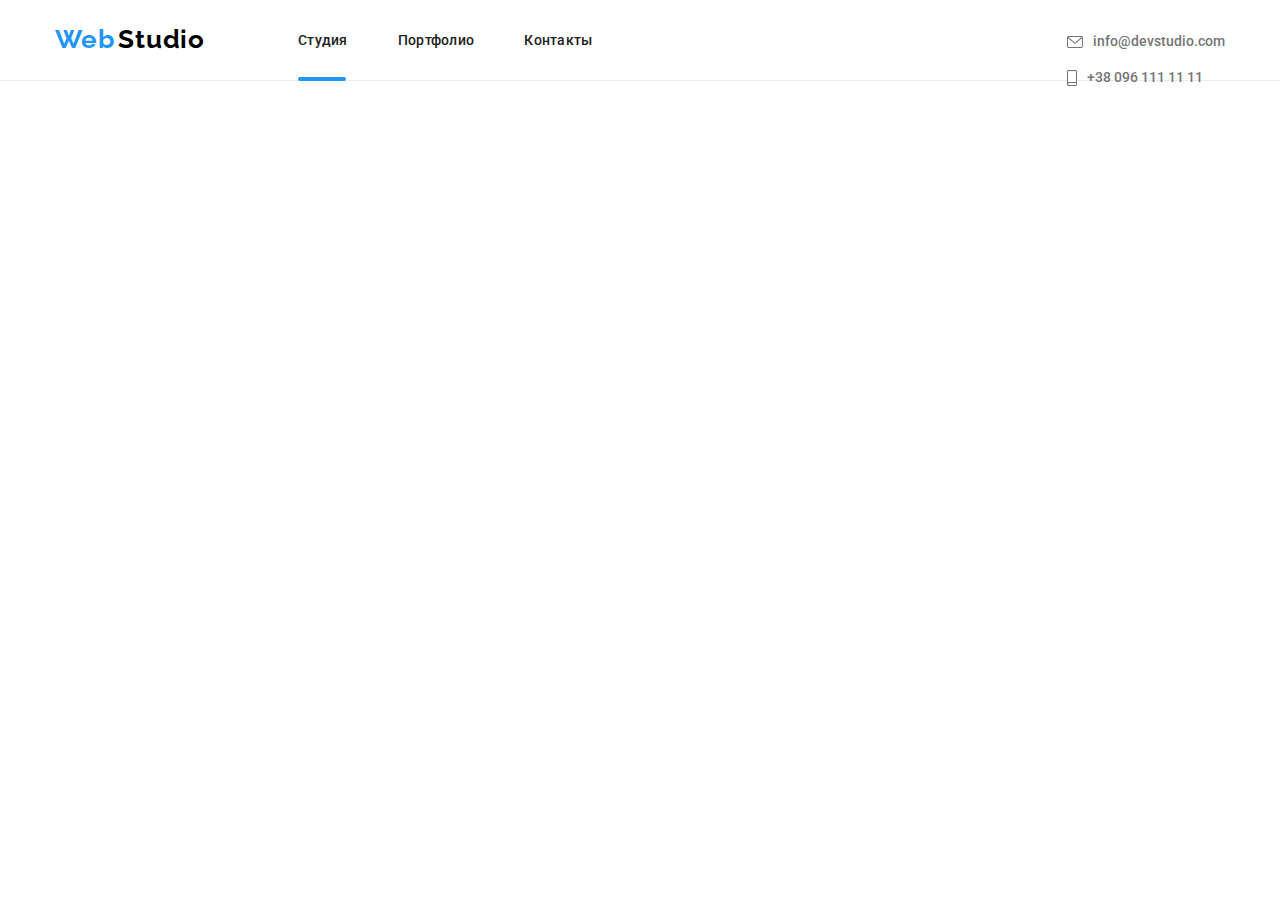
==== index.html @ 6e10fc61 "suka-header" ====
<!DOCTYPE html>

<html lang="ru">

<head>

    <meta charset="UTF-8">
    <meta http-equiv="X-UA-Compatible" content="IE=edge">
    <meta name="viewport" content="width=device-width, initial-scale=1.0">

    <title>WebStudio</title>

    <link rel="stylesheet" href="https://cdnjs.cloudflare.com/ajax/libs/modern-normalize/0.2.0/modern-normalize.css"
        integrity="sha512-oxqL25oMBPTFLK5OOR4U/Y//5oyc+3B8MJVTuGD2FLdyA+VXlhKMyQ7YjHNSI5+CLk0UdMLw1lV64dDuT1Batw=="
        crossorigin="anonymous" />
    <link rel="stylesheet" href="./CSS/main.min.css">

    <link rel="preconnect" href="https://fonts.gstatic.com">
    <link href="https://fonts.googleapis.com/css2?family=Raleway:wght@700&family=Roboto:wght@400;500;700;900&display=swap" rel="stylesheet">

</head>

<body>
    <!-- Head site -->
    <header class="header header--line header-line">
        
        <div class="container  container-nav" >

            <nav class="nav">

                <a href="./index.html" class="logo-decor"> <span class="logo-decor__start" >Web</span> <span class="logo-decor__end">Studio</span> </a>

                <ul class="menu list menu--desctop ">

                    <li class="menu__item"> <a class="menu__link-title-text header-line__link-title-studio  menu_link-menu_link--active " href="./index.html" >Студия</a> </li>

                    <li class="menu__item"> <a class="menu__link-title-text header-line__link-std-icon" href="./portfolio.html">Портфолио</a></li>

                    <li class="menu__item"> <a class="menu__link-title-text header-line__link-contacts-icon" href="">Контакты</a> </li>

                </ul>

            </nav>

            <div class="container-nav__contacts">
                <ul class="list contacts container-nav__contacts">
                
                    <li class="item contacts__item ">
                
                        <a class="link-mail" href="mailto:nfo@devstudio.com">
                
                            <svg class="link-mail__icon">
                
                                <use href="./images/sprite.svg#icon-envelope"></use>
                
                            </svg>
                
                            info@devstudio.com</a>
                
                    </li>
                
                    <li class="item  contacts__item ">
                
                        <a class="link-phone" href="tel:+380961111111">
                
                            <svg class="link-phone__icon">
                
                                <use href="./images/sprite.svg#smartphone"></use>
                
                            </svg>
                
                            +38 096 111 11 11</a>
                
                    </li>
                </ul>
            </div>
            
              
            <button type="button" class="menu-button is-open" aria-expanded="false" data-menu-button >
                <svg width="40" height="40"  class="menu-button__icon" aria-label="Переключатель мобильного меню">
                    <use class="menu-button__icon-close"  href="./images/sprite.svg#icon-menu-close" ></use>
                    <use class="menu-button__icon-menu"  href="./images/sprite.svg#icon-menu"></use>
                </svg>

            </button>
        </div>

    </header>

    <!-- Main information -->
    <!-- <main>
        <section class=" section title-hero-section">
        
            <div class=" container-hero">
        
                <h1 class="title-hero">ЭФФЕКТИВНЫЕ РЕШЕНИЯ <br> ДЛЯ ВАШЕГО БИЗНЕСА </h1>
        
                <button type="button" class="btn" data-modal-open>Заказать услугу</button>
        
                <div class="backdrop is-hidden" data-modal>
        
                    <div class="modal modal-button">
        
        
                        <button class="btn-modal btn-modal-close" data-modal-close aria-label="Закрыть">
        
                            <svg class="  btn-modal-close__icon">
        
                                <use href="./images/icons.svg#icon-close" width="18px" height="18px"></use>
        
                            </svg>
        
                        </button>
        
        
        
                        <form name="form" class="form">
        
                            <p class="form__modal-title">Оставьте свои данные, мы вам перезвоним</p>
        
                            <div class="form__field ">
        
                                <label for="person" class="form__label">

                                    <span class="form__label-name">Имя</span>
        
                                    <input type="text" name="user-name" class="form__input " id="person" >
        
                                    <svg class="form__icon">
        
                                        <use href="./images/icons.svg#icon-person"></use>
        
                                    </svg>
                                </label>
        
        
                            </div>
        
                            <div class="form__field">

                                <label for="tel" class="form__label ">

                                    <span class="form__label-name">Телефон</span>
        
                                    <input type="tel" name="tel" class="form__input" id="tel" required>
                                    <svg class="form__icon">
        
                                        <use href="./images/icons.svg#icon-phone-black"></use>
        
                                    </svg>
                                </label>
                            </div>
        
                            <div class="form__field">
                                <label for="email" class="form__label ">
                                    <span class="form__label-name">Почта</span>
        
                                    <input type="email" name="email" class="form__input " id="email">
                                    <svg class="form__icon">
        
                                        <use href="./images/icons.svg#icon-email"></use>
        
                                    </svg>
                                </label>
        
                            </div>
        
                            <div class=" form__field form__field-textarea">
        
                                <label for="coments" class="form__label">
                                    <span class="form__label-name">Комментарий</span>
                                    </label>
                                    <textarea name="coments" class="form__textarea " rows="5" placeholder="Введите текст" id="coments"></textarea>
        
                            </div>
        
                            <div class="form__field form-field-condition">
        
                                <label for="consent" class="form__label">
                                    <input type="checkbox" name="consent" value="consent" class="form__checkbox" id="consent">

                                    <span class="form__label-name-condition">Соглашаюсь с рассылкой и принимаю <a href=""
                                            class="form__link-dec-condition">Условия договора</a></span>
                                    <svg class="form__icon-checkbox--off">
        
                                        <use href="./images/icons.svg#icon-vector-1" width="18px" height="18px"></use>
        
                                    </svg>
                                    <svg class="form__icon-checkbox--on">
        
                                        <use href="./images/icons.svg#icon-vector-2" width="18px" height="18px"></use>
        
                                    </svg>
                                </label>
        
                            </div>
        
                            <button type="submit" class="btn-send">Отправить</button>

                        </form>
        
        
                    </div>
        
                </div>
        
            </div>
        
        </section>
       

      

        <section class="section advatage-section">
            
            <div  class="container">

                <h2 class="visually-hidden">Наши преимущества </h2>

                <ul class="advatage grid list">
                    
                    <li class="item  advatage__item advatage__antena-icon  advatage-section__item" >

                        <h3 class="advatage__title">Внимание к деталям</h3>

                        <p class="advatage__text" >Идейные соображения, а также начало повседневной работы по формированию позиции.</p>

                    </li>

                    <li class="item  advatage__item advatage__cloc-icon advatage-section__item" >

                        <h3 class="advatage__title">Пунктуальность</h3>
                        
                        <p class="advatage__text" >Задача организации, в особенности же рамки и место обучения кадров влечет за собой.</p>
                   
                    </li>

                    <li class="item  advatage__item advatage__diagram-icon advatage-section__item" >

                        <h3 class="advatage__title">Планирование</h3>

                        <p class="advatage__text" >Равным образом консультация с широким активом в значительной степени обуславливает.</p>
                   
                    </li>

                    <li class="item  advatage__item advatage__astronaut-icon advatage-section__item" >

                        <h3 class="advatage__title">Современные технологии</h3>
                        
                        <p class="advatage__text" >Значимость этих проблем настолько очевидна, что реализация плановых заданий.</p>
                   
                    </li>

                </ul>



                                                       
                 <div class="work-hiden">
                    <h2 class="title-work">Чем мы занимаемся</h2>
                    
                    <ul class="links-work list">
                    
                        <li class="item links-work__item">
                    
                            <a href="" class="links-work__link">
                    
                                <img class="img-work" src="./images/img_work_1.jpg" alt="programming" width="370">
                    
                                <div class="links-work__bg-bottom-work">
                    
                                    <h3 class="link-work__title">Десктопные приложения</h3>
                    
                                </div>
                            </a>
                    
                        </li>
                    
                        <li class="item links-work__item">
                    
                            <a href="" class="links-work__link">
                                <img src="./images/img_work_2.jpg" alt="programming mobile" width="370">
                    
                                <div class="links-work__bg-bottom-work">
                    
                                    <h3 class="link-work__title">Десктопные приложения</h3>
                    
                                </div>
                    
                            </a>
                    
                        </li>
                    
                        <li class="item links-work__item">
                    
                            <a href="" class="links-work__link">
                    
                                <img src="./images/img_work_3.jpg" alt="drawing graphics" width="370">
                    
                                <div class="links-work__bg-bottom-work">
                    
                                    <h3 class="link-work__title">Десктопные приложения</h3>
                    
                                </div>
                            </a>
                    
                    
                    
                        </li>
                    
                    </ul>
                 </div>   
                
                
            </div>
        </section>

        <section class="section  section-team" >

            <div class="container ">
                
                <h2 class="team__title">Наша команда</h2>

                <ul class="team list">
                
                    <li class=" team__item item" >

                        <img class="team__img-worker" src="./images/person_team_Demyanenko.jpg" alt="Игорь Демьяненко" >

                        <div class="team__name-profession" >

                            <h3 class="team__title-name" >Игорь Демьяненко</h3>
                            
                            <p class="team__profession" >Product Designer</p>
                            
                            <ul class="social list">

                                <li class="social__item">

                                    <a class="social__link" href="">

                                        <svg class="social__icon" >
                                        
                                        <use href="./images/sprite.svg#icon-instagram-2"></use>
                                        
                                        </svg>

                                    </a>

                                </li>

                                <li class="social__item">
                                
                                    <a class="social__link" href="">
                                
                                        <svg class="social__icon">
                                
                                            <use href="./images/sprite.svg#icon-twitter-1"></use>
                                
                                        </svg>
                                
                                    </a>
                                
                                </li>

                                <li class="social__item">
                                
                                    <a class="social__link" href="">
                                
                                        <svg class="social__icon">
                                
                                            <use href="./images/sprite.svg#icon-facebook-1"></use>
                                
                                        </svg>
                                
                                    </a>
                                
                                </li>

                                <li class="social__item">
                                
                                    <a class="social__link" href="">
                                
                                        <svg class="social__icon">
                                
                                            <use href="./images/sprite.svg#icon-linkedin-1"></use>
                                
                                        </svg>
                                
                                    </a>
                                
                                </li>

                            </ul>

                        </div>
                       
                    </li>

                    <li class="team__item item" >

                        <img class="team__img-worker" src="./images/person_team_Repina.jpg" alt="Ольга Репина" >
                        
                        <div class="team__name-profession" >
                            
                            <h3 class="team__title-name" >Ольга Репина</h3>
                            
                            <p class="team__profession" >Frontend Developer</p>

                            <ul class="social list">
                            
                                <li class="social__item">
                            
                                    <a class="social__link" href="">
                            
                                        <svg class="social__icon">
                            
                                            <use href="./images/sprite.svg#icon-instagram-2"></use>
                            
                                        </svg>
                            
                                    </a>
                            
                                </li>
                            
                                <li class="social__item">
                            
                                    <a class="social__link" href="">
                            
                                        <svg class="social__icon">
                            
                                            <use href="./images/sprite.svg#icon-twitter-1"></use>
                        
                                        </svg>
                            
                                    </a>
                            
                                </li>
                            
                                <li class="social__item">
                            
                                    <a class="social__link" href="">
                            
                                        <svg class="social__icon">
                            
                                            <use href="./images/sprite.svg#icon-facebook-1"></use>
                            
                                        </svg>
                            
                                    </a>
                            
                                </li>
                            
                                <li class="social__item">
                            
                                    <a class="social__link" href="">
                            
                                        <svg class="social__icon">
                            
                                            <use href="./images/sprite.svg#icon-linkedin-1"></use>
                            
                                        </svg>
                            
                                    </a>
                            
                                </li>
                            
                            </ul>
                            
                        </div>
                        
                    </li>

                    <li class="team__item item" >

                        <img class="team__img-worker" src="./images/person_team_Tarasov.jpg" alt="Николай Тарасов" >

                        <div class="team__name-profession" >

                            <h3 class="team__title-name" >Николай Тарасов</h3>
                            
                            <p class="team__profession" >Marketing</p>
                            
                            <ul class="social list">
                            
                                <li class="social__item">
                            
                                    <a class="social__link" href="">
                            
                                        <svg class="social__icon">
                            
                                            <use href="./images/sprite.svg#icon-instagram-2"></use>
                            
                                        </svg>
                            
                                    </a>
                            
                                </li>
                            
                                <li class="social__item">
                            
                                    <a class="social__link" href="">
                            
                                        <svg class="social__icon">
                            
                                            <use href="./images/sprite.svg#icon-twitter-1"></use>
                            
                                        </svg>
                            
                                    </a>
                            
                                </li>
                            
                                <li class="social__item">
                            
                                    <a class="social__link" href="">
                            
                                        <svg class="social__icon">
                            
                                            <use href="./images/sprite.svg#icon-facebook-1"></use>
                            
                                        </svg>
                            
                                    </a>
                            
                                </li>
                            
                                <li class="social__item">
                            
                                    <a class="social__link" href="">
                            
                                        <svg class="social__icon">
                            
                                            <use href="./images/sprite.svg#icon-linkedin-1"></use>
                            
                                        </svg>
                            
                                    </a>
                            
                                </li>
                            
                            </ul>

                        </div>
                       
                
                    </li>

                    <li class=" team__item item" >

                        <img class="team__img-worker" src="./images/person_team_Ermakov.jpg" alt="Михаил Ермаков" >

                        <div class="team__name-profession" >

                            <h3 class="team__title-name" >Михаил Ермаков</h3>
                            
                            <p class="team__profession" >UI Designer</p>

                            <ul class="social list">
                            
                                <li class="social__item">
                            
                                    <a class="social__link" href="">
                            
                                        <svg class="social__icon">
                            
                                            <use href="./images/sprite.svg#icon-instagram-2"></use>
                            
                                        </svg>
                            
                                    </a>
                            
                                </li>
                            
                                <li class="social__item">
                            
                                    <a class="social__link" href="">
                            
                                        <svg class="social__icon">
                            
                                            <use href="./images/sprite.svg#icon-twitter-1"></use>
                            
                                        </svg>
                            
                                    </a>
                            
                                </li>
                            
                                <li class="social__item">
                            
                                    <a class="social__link" href="">
                            
                                        <svg class="social__icon">
                            
                                            <use href="./images/sprite.svg#icon-facebook-1"></use>
                            
                                        </svg>
                            
                                    </a>
                            
                                </li>
                            
                                <li class="social__item">
                            
                                    <a class="social__link" href="">
                            
                                        <svg class="social__icon">
                            
                                            <use href="./images/sprite.svg#icon-linkedin-1"></use>
                            
                                        </svg>
                            
                                    </a>
                            
                                </li>
                            
                            </ul>

                        </div>
                       
                    </li>

                </ul>

            </div>
          
        </section> 

            

        <section class="section section-client">

            <div class="container ">

               <h2 class="clients-title">Постоянные клиенты</h2> 

                <ul class="clients list">

                    <li class="clients__item-company">

                        <a  class="clients__link-company" href="">

                            <svg class="clients__icon-company-1">
                                   
                                <use href="./images/sprite.svg#icon-logo-1" ></use>

                            </svg>


                        </a>
                        
                    </li>
                    
                    <li class="clients__item-company">
                    
                        <a class="clients__link-company" href="">
                    
                            <svg class="clients__icon-company-2">
                    
                                <use href="./images/sprite.svg#icon-logo-2"></use>
                    
                            </svg>
                    
                    
                        </a>
                    
                    </li>

                    <li class="clients__item-company">
                
                         <a class="clients__link-company" href="">
                
                            <svg class="clients__icon-company-3">
                    
                                <use href="./images/sprite.svg#icon-logo-3"></use>
                    
                            </svg>
                    
                    
                        </a>
                    
                    </li>

                    <li class="clients__item-company">
                    
                        <a class="clients__link-company" href="">
                    
                            <svg class="clients__icon-company-4">
                    
                                <use href="./images/sprite.svg#icon-logo-4"></use>
                    
                            </svg>
                    
                    
                        </a>
                    
                    </li>

                    <li class="clients__item-company">
                    
                        <a class="clients__link-company" href="">
                    
                            <svg class="clients__icon-company-5">
                    
                                <use href="./images/sprite.svg#icon-logo-5"></use>
                    
                            </svg>
                    
                    
                        </a>
                    
                    </li>

                    <li class="clients__item-company">
                    
                        <a class="clients__link-company" href="">
                    
                            <svg class="clients__icon-company-6">
                    
                                <use href="./images/sprite.svg#icon-logo-6"></use>
                    
                            </svg>
                                        
                        </a>
                    
                    </li>
                    
                </ul>
                
            </div>

        </section>
        
    </main> -->

    
    <!--FOOTER  -->


    
    <!-- <footer class="footer footer-section">
    
        <div class="container container-footer ">
    
            <div class="group-footer ftr-block">
    
                <a class="logo-footer-oll" href="/index.html"> <span class="logo-decor__start">Web</span> <span
                        class="logo-footer">Studio</span></a>
    
                <address class="title-ftr-adrs">
    
                    <a class="link-adr-footer" href="https://goo.gl/maps/9zNPGxBskTTP5fms5" target="_blank">г. Киев, пр-т
                        Леси Украинки, 26</a>
    
                    <ul class="footer-contacts  list">
    
                        <li class=" footer-contacts__item item">
    
                            <a class="footer-contacts__link-mail-footer" href="ailto:info@example.com">info@example.com</a>
    
                        </li>
    
                        <li class=" footer-contacts__item item">
    
                            <a class="footer-contacts__link-phone-footer" href="tel:+380991111111">+38 099 111 11 11</a>
    
                        </li>
    
                    </ul>
    
    
                </address>
    
            </div>
    
            <div class="container-social  group-footer  ftr-block">
    
                <h3 class="title-link-ftr">присоединяйтесь</h3>
    
                <ul class=" footer-social  list">
    
                    <li class=" footer-social__item">
    
                        <a class="footer-social__link" href="">
    
                            <svg class="footer-social__icon">
    
                                <use href="./images/sprite.svg#icon-instagram-2"></use>
    
                            </svg>
    
                        </a>
    
                    </li>
    
                    <li class=" footer-social__item">
    
                        <a class="footer-social__link" href="">
    
                            <svg class="footer-social__icon">
    
                                <use href="./images/sprite.svg#icon-twitter-1"></use>
    
                            </svg>
    
                        </a>
    
                    </li>
    
                    <li class=" footer-social__item">
    
                        <a class="footer-social__link" href="">
    
                            <svg class="footer-social__icon">
    
                                <use href="./images/sprite.svg#icon-facebook-1"></use>
    
                            </svg>
    
                        </a>
    
                    </li>
    
                    <li class=" footer-social__item">
    
                        <a class="footer-social__link" href="">
    
                            <svg class="footer-social__icon">
    
                                <use href="./images/sprite.svg#icon-linkedin-1"></use>
    
                            </svg>
    
                        </a>
    
                    </li>
    
                </ul>
    
            </div>
    
            <div class="subscription ftr-block">
    
                <h3 class="title-link-subscription">Подпишитесь на рассылку</h3>
    
                <form>

                    <div class="subscription-block">
    
                        <input class="subscription-block__email" type="email" name="email" placeholder="E-mail">
    
                        <button type="submit" class="subsription-btn">Подписаться
    
                            <svg class="subsription-btn__icon">
    
                                <use href="./images/icons.svg#icon-send"></use>
    
                            </svg>
    
                        </button>
    
                    </div>
    
                </form>
    
    
    
    
            </div>
    
        </div>
    
    
    
    </footer>  -->
    <script src="./js/mobile-menu.js"></script>
    <script src="./js/modal.js"></script>

</body>

</html>
---- CSS/main.min.css ----
html{box-sizing:border-box}body{font-family:'Roboto', sans-serif;font-style:normal;font-weight:400;color:#757575;margin:0}*,*::after,*::before{box-sizing:inherit}h1,h2,h3,p{margin-top:0}.list{list-style:none;margin-left:0px;margin-top:0px;padding-left:0px}li{list-style:none}img{display:block;max-width:100%;height:auto}.clients{display:flex;flex-wrap:wrap;margin-top:-30px;margin-left:-30px}.clients__item-company{flex-basis:calc(100% - 30px * var(--grid-set) / var(--grid-set));margin-left:30px;margin-top:30px}:root{--text-general-top: 'Roboto', sans-serif;--prymory-text-color: #757575;--title-text-color: #212121;--whiet-text-color: #ffffff;--hover-focus-color: #2196f3;--black-text-color: #000000;--background-fone: #2f303a;--grid-set: 2;--transition-transform: transform 250ms cubic-bezier(0.4, 0, 0.2, 1);--transition-oll: 250ms cubic-bezier(0.4, 0, 0.2, 1)}.visually-hidden{position:absolute !important;clip:rect(1px 1px 1px 1px);clip:rect(1px, 1px, 1px, 1px);padding:0 !important;border:0 !important;height:1px !important;width:1px !important;overflow:hidden}.container{width:100%;padding-left:15px;padding-right:15px;padding-top:60px;padding-bottom:60px;margin-left:auto;margin-right:auto}@media screen and (min-width: 480px){.container{max-width:480px}}@media screen and (min-width: 768px){.container{max-width:768px}}@media screen and (min-width: 1200px){.container{max-width:1200px;padding-top:90px;padding-bottom:90px}}.header--line{position:relative;background-color:#ffffff;border-bottom:1px solid #ececec}.container-nav{width:auto;display:flex;justify-content:space-between;align-items:center}@media screen and (min-width: 250px){.container-nav{min-width:250px}}@media screen and (max-width: 767.98px){.container-nav__contacts{display:none}}@media screen and (min-width: 1200px){.container-nav{display:flex;align-items:baseline;justify-content:space-between;padding-top:24px;padding-bottom:25px}}.nav{display:flex;align-items:center}@media screen and (max-width: 767.98px){.menu-button{display:inline-flex;border:none;margin:0;padding:0;background-color:transparent}.menu-button__icon-close{display:none}.menu-button__icon{position:relative;display:flex;justify-content:center;align-items:center}.menu-button__icon-close{position:absolute}.menu-button.is-open .menu-button__icon-close{display:block}.menu-button.is-open .menu-button__icon-menu{display:none}}@media screen and (min-width: 768px){.menu-button{display:none}.menu-button__icon-close{display:none}.menu-button__icon-menu{display:none}}.menu{display:flex;margin-bottom:0px}.menu__item:not(:last-child){margin-right:50px}@media screen and (max-width: 767.98px){.menu .menu__item{display:none}}.menu__link-title-text:hover,.menu__link-title-text:focus{color:var(--hover-focus-color)}.menu__link-title-text{padding-top:20px;padding-bottom:31px;font-weight:500;font-size:14px;line-height:1.14;letter-spacing:0.02em;text-decoration:none;color:var(--title-text-color)}.menu_link--active{color:var(--hover-focus-color)}.logo-decor__start,.logo-decor__end{font-family:'Raleway', sans-serif;font-style:normal;font-weight:700;font-size:26px;line-height:1.2;letter-spacing:0.03em}.logo-decor{display:block;text-decoration:none;margin-right:93px}.logo-decor__start{color:var(--hover-focus-color)}.logo-decor__end{color:var(--black-text-color)}@media screen and (min-width: 768px){.header-line__link-title-studio::after{display:flex;position:absolute;background-image:url(../images/heder_std.svg);content:'';width:48px;height:4px;margin-top:28px}.header-line__link-contacts-icon::after{display:flex;position:absolute;background-image:url(../images/heder_contacts.svg);content:'';width:68px;height:4px;margin-top:28px;transform:scaleX(0);transition:var(--transition-transform)}.header-line__link-std-icon::after{display:flex;position:absolute;background-image:url(../images/heder_portfolio.svg);content:'';width:77px;height:4px;margin-top:28px;transform:scaleX(0);transition:var(--transition-transform)}.header-line__link-prt-std-icon:hover:after,.header-line__link-prt-std-icon:focus:after,.header-line__link-contacts-icon:hover:after,.header-line__link-contacts-icon:focus:after,.header-line__link-std-icon:hover:after,.header-line__link-std-icon:focus:after{transform:scaleX(1)}.header-line__link-portfolio-icon::after{display:flex;position:absolute;background-image:url(../images/heder_portfolio.svg);content:'';width:77px;height:4px;margin-top:28px}.header-line__link-prt-std-icon::after{display:flex;position:absolute;background-image:url(../images/heder_std.svg);content:'';width:48px;height:4px;margin-top:28px;transform:scaleX(0);transition:var(--transition-transform)}}@media screen and (min-width: 1200px){.header-line__link-title-studio::after{display:flex;position:absolute;background-image:url(../images/heder_std.svg);content:'';width:48px;height:4px;margin-top:28px}.header-line__link-contacts-icon::after{display:flex;position:absolute;background-image:url(../images/heder_contacts.svg);content:'';width:68px;height:4px;margin-top:28px;transform:scaleX(0);transition:var(--transition-transform)}.header-line__link-std-icon::after{display:flex;position:absolute;background-image:url(../images/heder_portfolio.svg);content:'';width:77px;height:4px;margin-top:28px;transform:scaleX(0);transition:var(--transition-transform)}.header-line__link-prt-std-icon:hover:after,.header-line__link-prt-std-icon:focus:after,.header-line__link-contacts-icon:hover:after,.header-line__link-contacts-icon:focus:after,.header-line__link-std-icon:hover:after,.header-line__link-std-icon:focus:after{transform:scaleX(1)}.header-line__link-portfolio-icon::after{display:flex;position:absolute;background-image:url(../images/heder_portfolio.svg);content:'';width:77px;height:4px;margin-top:28px}.header-line__link-prt-std-icon::after{display:flex;position:absolute;background-image:url(../images/heder_std.svg);content:'';width:48px;height:4px;margin-top:28px;transform:scaleX(0);transition:var(--transition-transform)}}.contacts{margin-bottom:0px;height:16px}@media screen and (max-width: 767.98px){.contacts{display:flex;align-items:center;margin-bottom:0px;height:16px}.contacts__item:not(:last-child){margin-right:50px}}@media screen and (max-width: 1199.89px){.link-phone,.link-mail{padding-top:10px;padding-bottom:10px;font-weight:500;font-size:14px;line-height:1.14;text-decoration:none;color:var(--prymory-text-color);transition:color var(--transition-oll)}}.link-phone,.link-mail{padding-top:20px;padding-bottom:20px;font-weight:500;font-size:14px;line-height:1.14;text-decoration:none;color:var(--prymory-text-color);transition:color var(--transition-oll)}.link-phone{display:flex;align-items:center;width:100%;padding-top:10px;padding-bottom:10px}.link-phone:hover,.link-phone:focus{color:var(--hover-focus-color)}@media screen and (min-width: 1200px){.link-mail{display:flex;align-items:center;width:100%}}.link-mail{display:flex;align-items:center;width:100%;padding-top:10px;padding-bottom:10px}.link-mail:hover,.link-mail:focus{color:var(--hover-focus-color)}.link-mail__icon{width:16px;height:12px;margin-right:10px;background-color:#ffffff;fill:currentColor}.link-phone__icon{width:10px;height:16px;margin-right:10px;background-color:#ffffff;fill:currentColor}.title-hero{margin-bottom:30px;font-weight:900;font-size:26px;line-height:1.62;letter-spacing:0.06em;text-transform:uppercase;color:#ffffff;color:var(--whiet-text-color)}@media screen and (min-width: 1200px){.title-hero{max-width:1600px;font-size:44px;line-height:1.36;letter-spacing:0.06em;text-transform:uppercase;color:var(--whiet-text-color);text-align:center}}.title-hero-section{padding-top:118px;margin-left:auto;margin-right:auto;background-color:#c4c4c4;background-size:cover;background-repeat:no-repeat}@media screen and (max-width: 480px){.title-hero-section{background-image:linear-gradient(to right, rgba(47,48,58,0.4), rgba(47,48,58,0.4)),url(../images/mobile/hero_img@1x.jpg)}}@media screen and (max-width: 480px) and (min-device-pixel-ratio: 2), screen and (max-width: 480px) and (min-resolution: 192dpi), screen and (max-width: 480px) and (min-resolution: 2dppx){.title-hero-section{background-image:linear-gradient(to right, rgba(47,48,58,0.4), rgba(47,48,58,0.4)),url(../images/mobile/hero_img@2x.jpg)}}@media screen and (max-width: 480px) and (min-device-pixel-ratio: 3), screen and (max-width: 480px) and (min-resolution: 288dpi), screen and (max-width: 480px) and (min-resolution: 3dppx){.title-hero-section{background-image:linear-gradient(to right, rgba(47,48,58,0.4), rgba(47,48,58,0.4)),url(../images/mobile/hero_img@3x.jpg)}}@media screen and (min-width: 481px) and (max-width: 767px){.title-hero-section{width:480px;height:400px;background-image:linear-gradient(to right, rgba(47,48,58,0.4), rgba(47,48,58,0.4)),url(../images/mobile/hero_img@1x.jpg)}}@media screen and (min-width: 481px) and (max-width: 767px) and (min-device-pixel-ratio: 2), screen and (min-width: 481px) and (max-width: 767px) and (min-resolution: 192dpi), screen and (min-width: 481px) and (max-width: 767px) and (min-resolution: 2dppx){.title-hero-section{background-image:linear-gradient(to right, rgba(47,48,58,0.4), rgba(47,48,58,0.4)),url(../images/mobile/hero_img@2x.jpg)}}@media screen and (min-width: 481px) and (max-width: 767px) and (min-device-pixel-ratio: 3), screen and (min-width: 481px) and (max-width: 767px) and (min-resolution: 288dpi), screen and (min-width: 481px) and (max-width: 767px) and (min-resolution: 3dppx){.title-hero-section{background-image:linear-gradient(to right, rgba(47,48,58,0.4), rgba(47,48,58,0.4)),url(../images/mobile/hero_img@3x.jpg)}}@media screen and (min-width: 768px) and (max-width: 1199px){.title-hero-section{max-width:768px;height:400px;background-image:linear-gradient(to right, rgba(47,48,58,0.4), rgba(47,48,58,0.4)),url(../images/tablets/hero_img@1x.jpg)}}@media screen and (min-width: 768px) and (max-width: 1199px) and (min-device-pixel-ratio: 2), screen and (min-width: 768px) and (max-width: 1199px) and (min-resolution: 192dpi), screen and (min-width: 768px) and (max-width: 1199px) and (min-resolution: 2dppx){.title-hero-section{background-image:linear-gradient(to right, rgba(47,48,58,0.4), rgba(47,48,58,0.4)),url(../images/tablets/hero_img@2x.jpg)}}@media screen and (min-width: 1200px){.title-hero-section{padding-top:200px;height:600px;max-width:1600px;background-image:linear-gradient(to right, rgba(47,48,58,0.4), rgba(47,48,58,0.4)),url(../images/desctop/hero_img@1x.jpg)}}@media screen and (min-width: 1200px) and (min-device-pixel-ratio: 2), screen and (min-width: 1200px) and (min-resolution: 192dpi), screen and (min-width: 1200px) and (min-resolution: 2dppx){.title-hero-section{background-image:linear-gradient(to right, rgba(47,48,58,0.4), rgba(47,48,58,0.4)),url(../images/desctop/hero_img@2x.jpg)}}.container-hero{text-align:center}.btn{width:200px;height:50px;left:700px;top:430px;background:#2196f3;cursor:pointer;margin-bottom:106px;border-radius:4px;font-family:inherit;font-weight:700;font-size:16px;line-height:1.87;align-items:center;text-align:center;letter-spacing:0.06em;color:var(--whiet-text-color);border:0;transition:box-shadow var(--transition-oll),background var(--transition-oll)}.btn:hover,.btn:focus{box-shadow:0px 4px 4px rgba(0,0,0,0.15);background:#188ce8}.backdrop{position:fixed;z-index:3;top:0;left:0;width:100%;height:100%;background-color:rgba(0,0,0,0.2);transition:opacity var(--transition-oll)}.backdrop.is-hidden{opacity:0;pointer-events:none}.modal{position:absolute;top:50%;left:50%;transform:translate(-50%, -50%);min-height:581px;min-width:528px;padding:40px 39px 15px 41px;background-color:#ffffff}.btn-modal{position:absolute;padding:0;top:8px;right:8px;width:30px;height:30px;border-radius:50%;background:#ffffff;border:1px solid rgba(0,0,0,0.1);transition:border var(--transition-oll);cursor:pointer}.btn-modal-close__icon{position:absolute;margin-right:0px;width:18px;height:18px;top:50%;left:50%;transform:translate(-50%, -50%);fill:currentColor;transition:fill var(--transition-oll)}.btn-modal:hover .btn-modal-close__icon,.btn-modal:focus .btn-modal-close__icon{fill:var(--hover-focus-color)}.form{width:100%}.form__modal-title{display:block;width:448px;font-weight:700;font-size:20px;line-height:1.15;text-align:center;letter-spacing:0.03em;color:#212121;margin-bottom:12px}.form__label-name{display:block;margin-bottom:4px;font-size:12px;line-height:1.16;letter-spacing:0.01em;text-align:start}.form__field{width:448px;margin-bottom:18px;position:relative}.form__input{width:100%;padding:12px 12px 12px 42px;border-radius:4px;outline:1px solid rgba(33,33,33,0);border:1px solid rgba(33,33,33,0.2);transition:fill var(--transition-oll);color:var(--prymory-text-color);font-size:14px;line-height:1.14;letter-spacing:0.01em}.form__input:focus{border:1px solid #2196f3;border-radius:4px;color:var(--prymory-text-color);font-size:14px;line-height:1.14;letter-spacing:0.01em}.form__input:focus ~ .form__icon{fill:var(--hover-focus-color)}.form__icon{position:absolute;left:12px;bottom:12px;width:18px;height:18px;fill:inherit}input:focus .form__icon{fill:#188ce8}.form__textarea{border-radius:4px;outline:1px solid rgba(33,33,33,0);border:1px solid rgba(33,33,33,0.2);width:100%;resize:none;color:inherit;padding:12px 16px;color:inherit;font-size:14px;line-height:1.14;letter-spacing:0.01em}.form__textarea:focus{border:1px solid #2196f3;border-radius:4px}textarea::placeholder{font-size:14px;line-height:1.14;letter-spacing:0.01em;color:rgba(117,117,117,0.5)}.form__link-dec-condition{font-size:14px;line-height:1.71;letter-spacing:0.03em;text-decoration-line:underline;color:#2196f3}.form__link-dec-condition:focus{outline-color:var(--hover-focus-color)}.form__label-name-condition{padding-left:18px;font-size:14px;line-height:1.71;letter-spacing:0.03em}.form-field-condition{display:flex;align-items:baseline;justify-content:center;margin-bottom:30px;min-width:423px}.form__checkbox{-webkit-appearance:none;-moz-appearance:none;appearance:none}.form__icon-checkbox--on{position:absolute;top:2px;left:0;width:18px;height:18px;border-radius:2px;opacity:0}.form__checkbox:checked ~ .form__icon-checkbox--on{background-color:var(--hover-focus-color);opacity:1;transition:background-color var(--transition-oll);box-shadow:0px 4px 4px rgba(0,0,0,0.15)}.form__icon-checkbox--off{position:absolute;top:2px;left:0;width:18px;height:18px;border-radius:2px}.form__checkbox:focus:not(:checked) ~ .form__icon-checkbox--off{box-shadow:0px 4px 4px rgba(0,0,0,0.15);stroke:var(--hover-focus-color);stroke-width:2px;stroke-opacity:0.8;transition:stroke var(--transition-oll)}.btn-send{display:block;width:200px;height:50px;left:625px;top:707px;border:0;background-color:var(--hover-focus-color);border-radius:4px;margin-left:auto;margin-right:auto;margin-bottom:25px;padding-left:0;padding-right:0;cursor:pointer;font-weight:700;font-size:16px;line-height:1.87;color:var(--whiet-text-color);text-align:center;letter-spacing:0.06em;transition:background-color var(--transition-oll)}.btn-send:hover,.btn-send:focus{background-color:#188ce8;box-shadow:0px 4px 4px rgba(0,0,0,0.15)}.advatage__item:not(:last-child){margin-bottom:30px}@media screen and (min-width: 768px) and (max-width: 1199px){.advatage{display:flex;flex-wrap:wrap;margin-top:-30px;margin-left:-30px;margin-bottom:0}.advatage__item{flex-basis:calc(100% - 30px * var(--grid-set) / var(--grid-set));margin-left:30px;margin-top:30px;max-width:354px}.advatage{--grid-set: 2}}@media screen and (min-width: 1200px){.advatage{display:flex;flex-wrap:wrap;margin-top:-30px;margin-left:-30px;margin-bottom:0}.advatage__item{flex-basis:calc(100% - 30px * var(--grid-set) / var(--grid-set));margin-left:30px;margin-top:30px;max-width:270px}.advatage{--grid-set: 4}}@media screen and (min-width: 1200px){.advatage{--grid-set: 2}}.advatage__antena-icon::before,.advatage__cloc-icon::before,.advatage__diagram-icon::before,.advatage__astronaut-icon::before{display:block;content:'';height:120px;background-position:center;background-repeat:no-repeat;background-color:#f5f4fa;border-radius:4px;margin-bottom:30px}.advatage__antena-icon::before{background-image:url(../images/antenna.svg)}.advatage__cloc-icon::before{background-image:url(../images/clock.svg)}.advatage__diagram-icon::before{background-image:url(../images/diagram.svg)}.advatage__astronaut-icon::before{background-image:url(../images/astronaut.svg)}.advatage__title{margin-bottom:10px;font-weight:700;font-size:14px;line-height:1.14;letter-spacing:0.03em;text-transform:uppercase;color:var(--title-text-color);text-align:center}.advatage__text{margin-bottom:0px;font-size:14px;line-height:1.71;letter-spacing:0.03em;text-align:start;color:var(--prymory-text-color)}@media screen and (max-width: 1199px){.work-hiden{display:none}}.title-work{margin-bottom:50px;font-weight:700;font-size:36px;line-height:1.16;text-align:center;letter-spacing:0.03em;color:var(--title-text-color)}.links-work{display:flex;margin-bottom:0px}.links-work__item:not(:last-child){margin-right:30px}.links-work__link{display:block;position:relative;z-index:1}.links-work__bg-bottom-work{position:absolute;bottom:0;display:flex;justify-content:center;align-items:center;background-image:linear-gradient(to right, rgba(47,48,58,0.8), rgba(47,48,58,0.8));width:370px;height:70px}.link-work__title{margin-bottom:0;font-weight:700;font-size:14px;line-height:1.14;text-align:center;letter-spacing:0.03em;text-transform:uppercase;color:var(--whiet-text-color)}.section-team{width:auto;background-color:#f5f4fa}.team{margin-top:-30px;margin-left:-30px}.team__item{flex-basis:calc(100% - 30px * var(--grid-set) / var(--grid-set));margin-left:30px;margin-top:30px;max-width:450px;margin-bottom:0}.team{--grid-set: 4}@media screen and (min-width: 768px){.team{margin-bottom:0px;display:flex;flex-wrap:wrap;margin-top:-30px;margin-left:-30px}.team__item{flex-basis:calc(100% - 30px * var(--grid-set) / var(--grid-set));margin-left:30px;margin-top:30px;max-width:354px;margin-bottom:0}.team{--grid-set: 2}}@media screen and (min-width: 1200px){.team{display:flex;flex-wrap:wrap;margin-top:-30px;margin-left:-30px}.team__item{flex-basis:calc(100% - 30px * var(--grid-set) / var(--grid-set));margin-left:30px;margin-top:30px;max-width:270px;margin-bottom:0}.team{--grid-set: 4}}.team__title{font-weight:700;font-size:28px;line-height:1.78;text-align:center;letter-spacing:0.03em;color:var(--title-text-color)}@media screen and (min-width: 1200px){.team__title{margin-bottom:50px;font-weight:700;font-size:36px;line-height:1.16;text-align:center;letter-spacing:0.03em;color:var(--title-text-color)}}.team__item{box-shadow:0px 1px 3px rgba(0,0,0,0.12),0px 1px 1px rgba(0,0,0,0.14),0px 2px 1px rgba(0,0,0,0.2);border-radius:0px 0px 4px 4px}.team__title-name{margin-bottom:10px;font-weight:500;font-size:16px;line-height:1.18;text-align:center;letter-spacing:0.03em;color:var(--title-text-color)}.team__name-profession{padding-top:30px;padding-bottom:30px;background-color:#ffffff;border-radius:inherit}.team__profession{margin-bottom:0px;font-size:16px;line-height:1.18;text-align:center;letter-spacing:0.03em;color:var(--prymory-text-color);margin-bottom:16px}.social{display:flex;justify-content:center}.social__item:not(:last-child){margin-right:10px}.social__item{width:44px;height:44px;border-radius:50%}.social__icon{width:20px;height:20px}.social__link{display:flex;justify-content:center;align-items:center;width:100%;height:100%;border-radius:inherit;background-color:#ffffff;fill:#afb1b8;transform:scale(1);transition:var(--transition-transform)}.social__link:hover,.social__link:focus{fill:#ffffff;background-color:var(--hover-focus-color);transform:scale(1.15)}.clients{justify-content:center}.clients__item-company{max-width:210px;height:92px}.clients__item-company{--grid-set: 3}@media screen and (min-width: 768px){.clients{display:flex;flex-wrap:wrap;margin-top:-30px;margin-left:-30px}.clients__item-company{flex-basis:calc(100% - 30px * var(--grid-set) / var(--grid-set));margin-left:30px;margin-top:30px;max-width:226px;height:92px}.clients__item-company{--grid-set: 3}}@media screen and (min-width: 1200px){.clients{display:flex;flex-wrap:wrap;margin-top:-30px;margin-left:-30px}.clients__item-company{flex-basis:calc(100% - 30px * var(--grid-set) / var(--grid-set));margin-left:30px;margin-top:30px;max-width:170px;height:90px}.clients__item-company{--grid-set: 6}}.clients__icon-company-1{width:44.27px;height:49.23px}.clients__icon-company-2{width:40px;height:52px}.clients__icon-company-3{width:41px;height:42.6px}.clients__icon-company-4{width:79.66px;height:42.02px}.clients__icon-company-5{width:59px;height:47px}.clients__icon-company-6{width:88.48px;height:45.44px}.clients-title{margin-bottom:30px;font-weight:700;font-size:28px;line-height:1.17;text-align:center;letter-spacing:0.03em;color:var(--title-text-color)}@media screen and (min-width: 1200px){.clients-title{margin-bottom:50px;font-weight:700;font-size:36px;line-height:1.16;text-align:center;letter-spacing:0.03em;color:var(--title-text-color)}}.clients__link-company{display:flex;justify-content:center;align-items:center;width:100%;height:100%;border-radius:4px;border:1px solid #afb1b8;fill:#afb1b8;transition:fill var(--transition-oll),border var(--transition-oll)}.clients__link-company:hover,.clients__link-company:focus{fill:var(--hover-focus-color);border:1px solid var(--hover-focus-color)}.footer{width:auto;background-color:var(--background-fone);margin-top:0px}.container-footer{padding-top:60px;text-align:center;padding-bottom:60px}.group-footer{margin-bottom:60px}@media screen and (min-width: 768px){.container-footer{display:flex;flex-wrap:wrap;justify-content:space-around}.group-footer{margin-bottom:60px}}@media screen and (min-width: 1200px){.container-footer{display:flex;justify-content:space-between}.group-footer{margin:0}}@media screen and (min-width: 1200px){.ftr-block{flex-basis:calc((50% - 45px) / 2)}.ftr-block:last-child{flex-basis:calc(50% - 15px)}}.logo-footer-oll{display:block;margin-bottom:20px;font-family:'Raleway', sans-serif;font-style:normal;font-weight:700;font-size:26px;line-height:1.2;letter-spacing:0.03em;text-decoration:none;text-align:center}.logo-footer{color:var(--whiet-text-color)}.title-ftr-adrs{display:inline-block;width:231px}.footer-contacts__link-phone-footer,.footer-contacts__link-mail-footer{font-weight:normal;font-size:14px;line-height:24px;color:rgba(255,255,255,0.6);text-decoration:none;transition:color var(--transition-oll)}.link-adr-footer{display:inline-flex;width:231px;margin-bottom:8px;font-size:14px;line-height:1.71;letter-spacing:0.03em;color:var(--whiet-text-color);text-decoration:none;transition:color var(--transition-oll)}.footer-contacts{display:block;margin-bottom:0px;width:231px;margin-right:0}.footer-contacts__link-phone-footer:hover,.footer-contacts__link-phone-footer:focus,.footer-contacts__link-mail-footer:hover,.footer-contacts__link-mail-footer:focus{color:var(--hover-focus-color)}.footer-contacts__item:not(:last-child){margin-bottom:11px}.link-adr-footer:hover,.link-adr-footer:focus{color:var(--hover-focus-color)}.title-link-ftr{margin-bottom:20px;font-weight:700;font-size:14px;line-height:1.14;letter-spacing:0.03em;text-transform:uppercase;color:var(--whiet-text-color)}.container-social{margin-left:auto;margin-right:auto;margin-bottom:60px;padding-top:5px}@media screen and (min-width: 768px){.container-social{margin:0}}@media screen and (min-width: 1200px){.container-social{margin:0;padding-top:12px}}.footer-social{display:flex;justify-content:center;margin-bottom:0}.footer-social__item:not(:last-child){margin-right:10px}.footer-social__item{width:44px;height:44px;border-radius:50%;transform:scale(1);transition:var(--transition-transform)}.footer-social__item:hover,.footer-social__item:focus{background-color:var(--hover-focus-color);transform:scale(1.15)}.footer-social__link{display:flex;justify-content:center;align-items:center;width:100%;height:100%;border-radius:inherit;background-color:rgba(255,255,255,0.1)}.footer-social__icon{width:20px;height:20px;fill:white}.subscription-block{width:100%}.subscription-block__email{display:flex;flex-direction:column;justify-content:center;margin-bottom:20px;padding-left:16px;padding-top:15px;padding-bottom:15px;width:100%;border:1px solid rgba(255,255,255,0.3);background-color:#2f303a;filter:drop-shadow(0px 4px 4px rgba(0,0,0,0.15));border-radius:4px;font-size:16px;line-height:1.25;color:rgba(255,255,255,0.6);letter-spacing:0.03em}@media screen and (min-width: 768px){.subscription{width:100%;padding-top:5px}.subscription-block{width:100%}.subscription-block__email{display:flex;flex-direction:column;justify-content:center;margin-left:auto;margin-right:auto;margin-bottom:20px;padding-left:16px;padding-top:15px;padding-bottom:15px;max-width:450px;border:1px solid rgba(255,255,255,0.3);background-color:#2f303a;filter:drop-shadow(0px 4px 4px rgba(0,0,0,0.15));border-radius:4px;font-size:16px;line-height:1.25;color:rgba(255,255,255,0.6);letter-spacing:0.03em}}@media screen and (min-width: 1200px){.subscription{max-width:570px;padding-top:12px}.subscription-block{width:100%;display:flex}.subscription-block__email{margin-right:12px;padding-left:16px;padding-top:15px;padding-bottom:15px;width:358px}}.title-link-subscription{display:block;margin-bottom:20px;font-weight:700;font-size:14px;line-height:1.14;letter-spacing:0.03em;text-transform:uppercase;color:var(--whiet-text-color)}@media screen and (min-width: 1200px){.title-link-subscription{text-align:start}}.subsription-btn{position:relative;width:200px;height:50px;padding:0;background-color:#188ce8;padding:10px 62px 10px 29px;border-radius:4px;border:0;text-align:center;letter-spacing:0.06em;color:var(--whiet-text-color);font-weight:bold;font-size:16px;line-height:1.87;cursor:pointer;transition:background-color var(--transition-oll)}.subsription-btn:hover,.subsription-btn:focus{box-shadow:0px 4px 4px rgba(0,0,0,0.15);background-color:var(--hover-focus-color)}.subsription-btn__icon{position:absolute;top:13px;right:28px;width:24px;height:24px}
/*# sourceMappingURL=main.min.css.map */
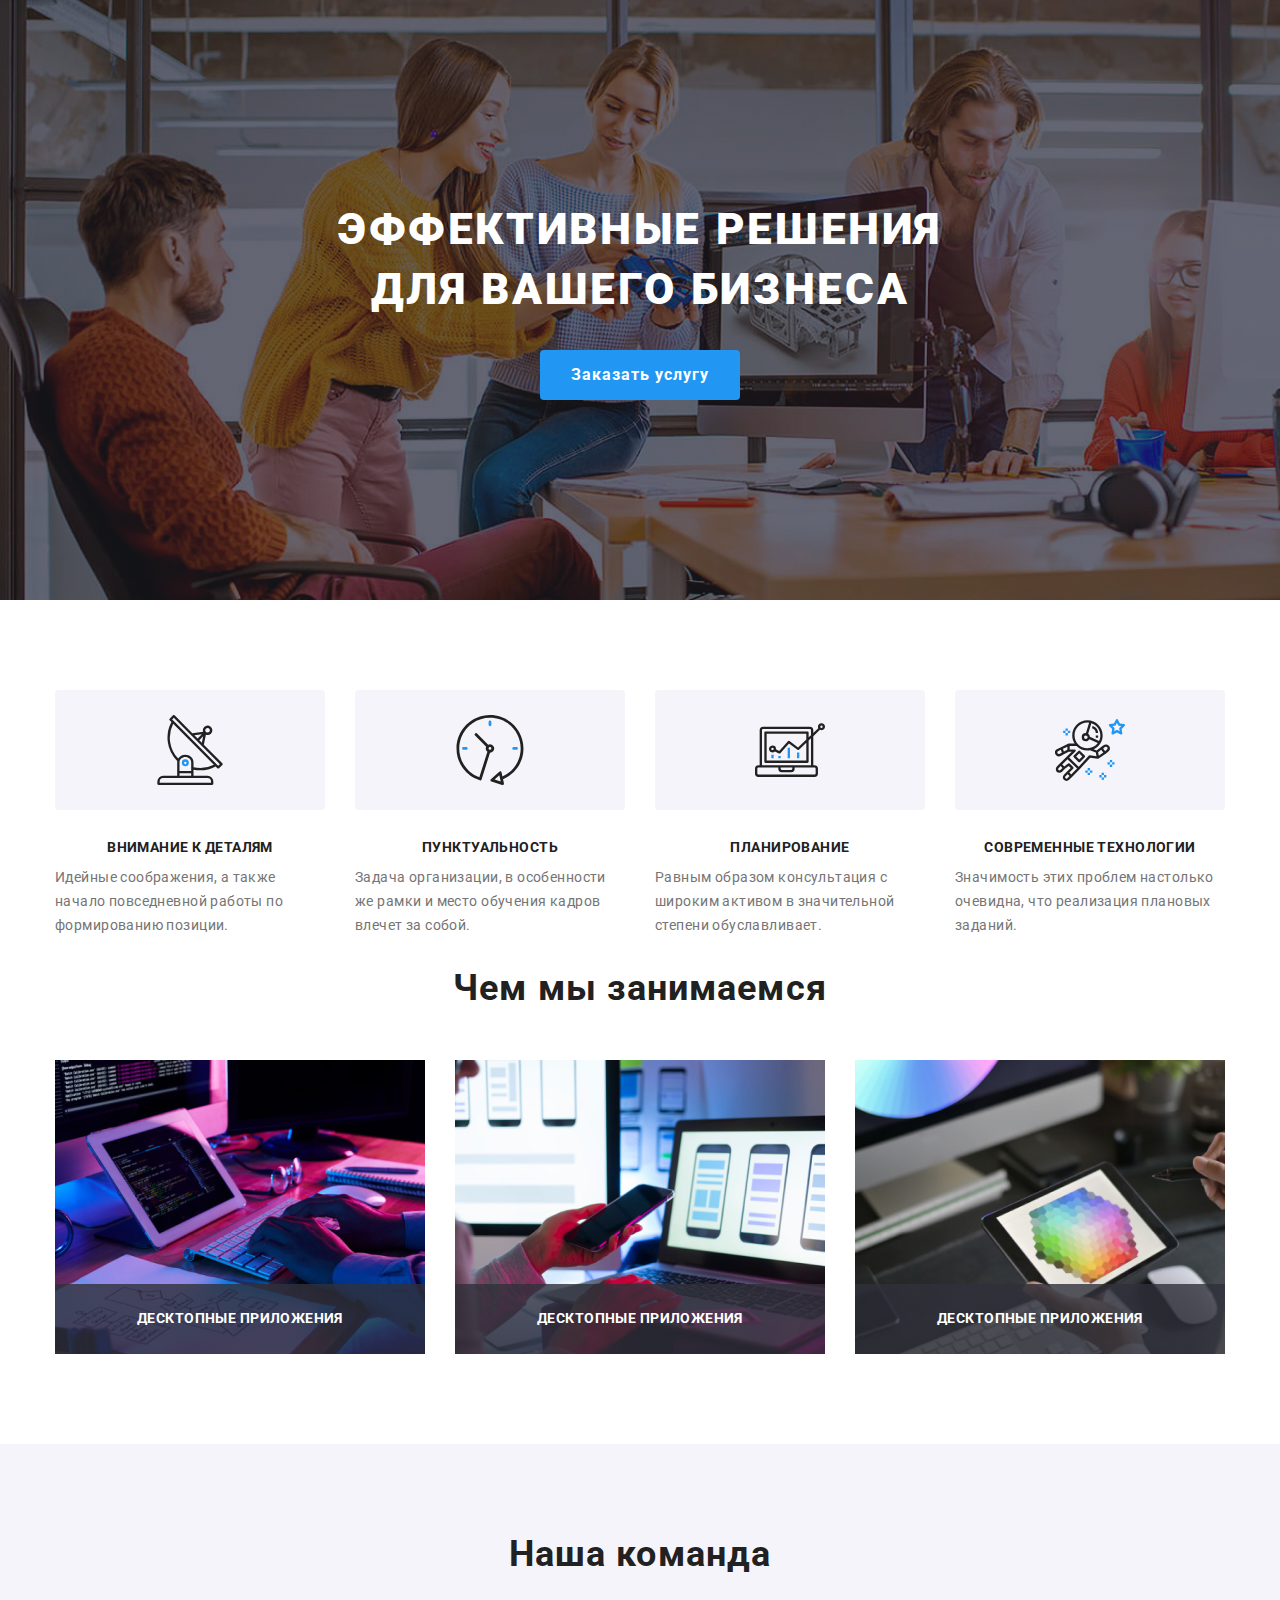
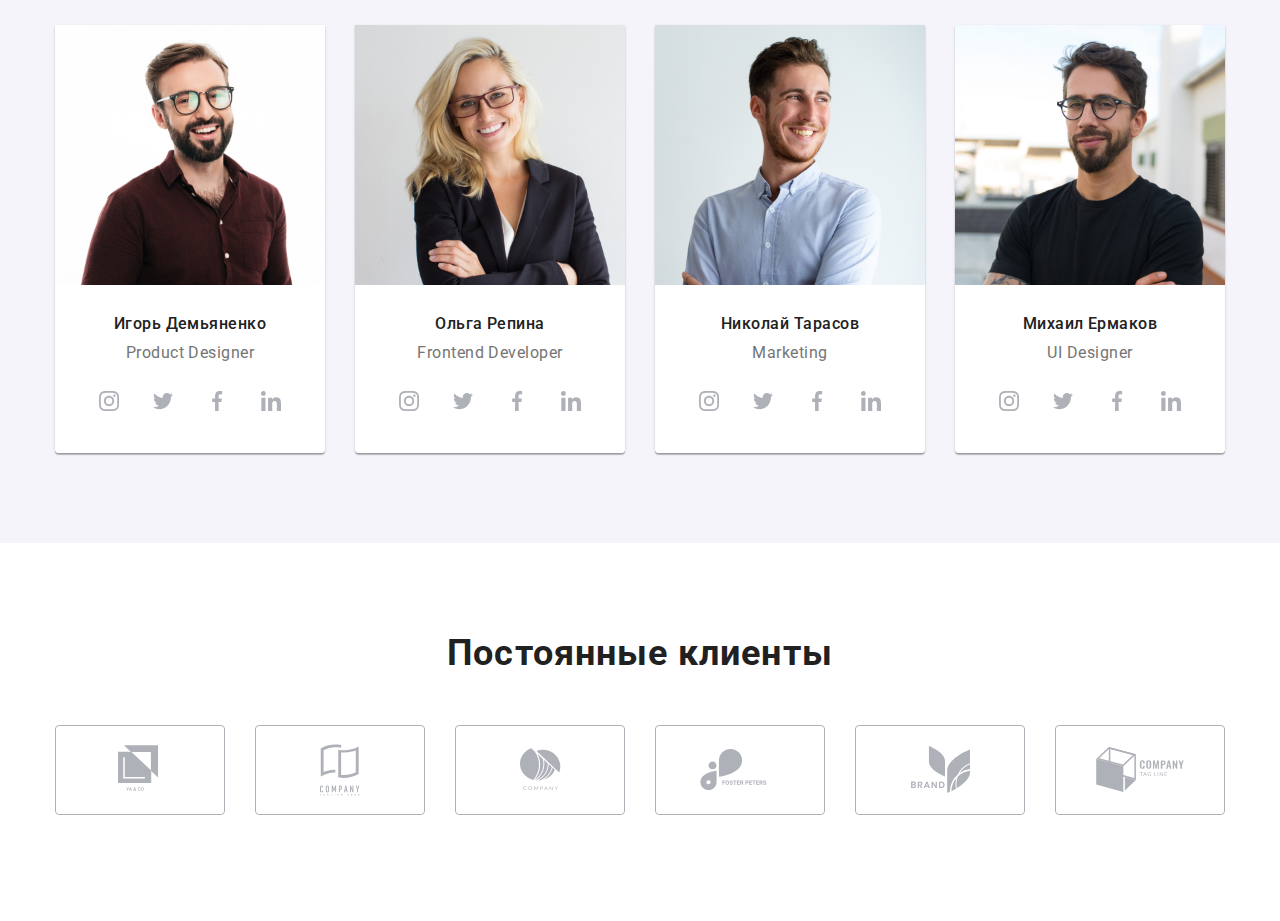
==== commit 135d058b: "modal-final" ====
--- a/index.html
+++ b/index.html
@@ -22,7 +22,7 @@
 
 <body>
     <!-- Head site -->
-    <header class="header header--line header-line">
+    <!-- <header class="header header--line header-line">
         
         <div class="container  container-nav" >
 
@@ -32,7 +32,7 @@
 
                 <ul class="menu list menu--desctop ">
 
-                    <li class="menu__item"> <a class="menu__link-title-text header-line__link-title-studio  menu_link-menu_link--active " href="./index.html" >Студия</a> </li>
+                    <li class="menu__item"> <a class="menu__link-title-text header-line__link-title-studio  menu__link--active " href="./index.html" >Студия</a> </li>
 
                     <li class="menu__item"> <a class="menu__link-title-text header-line__link-std-icon" href="./portfolio.html">Портфолио</a></li>
 
@@ -85,10 +85,10 @@
             </button>
         </div>
 
-    </header>
+    </header> -->
 
     <!-- Main information -->
-    <!-- <main>
+    <main>
         <section class=" section title-hero-section">
         
             <div class=" container-hero">
@@ -731,7 +731,7 @@
 
         </section>
         
-    </main> -->
+    </main>
 
     
     <!--FOOTER  -->
--- a/CSS/main.min.css
+++ b/CSS/main.min.css
@@ -1,2 +1,2 @@
-html{box-sizing:border-box}body{font-family:'Roboto', sans-serif;font-style:normal;font-weight:400;color:#757575;margin:0}*,*::after,*::before{box-sizing:inherit}h1,h2,h3,p{margin-top:0}.list{list-style:none;margin-left:0px;margin-top:0px;padding-left:0px}li{list-style:none}img{display:block;max-width:100%;height:auto}.clients{display:flex;flex-wrap:wrap;margin-top:-30px;margin-left:-30px}.clients__item-company{flex-basis:calc(100% - 30px * var(--grid-set) / var(--grid-set));margin-left:30px;margin-top:30px}:root{--text-general-top: 'Roboto', sans-serif;--prymory-text-color: #757575;--title-text-color: #212121;--whiet-text-color: #ffffff;--hover-focus-color: #2196f3;--black-text-color: #000000;--background-fone: #2f303a;--grid-set: 2;--transition-transform: transform 250ms cubic-bezier(0.4, 0, 0.2, 1);--transition-oll: 250ms cubic-bezier(0.4, 0, 0.2, 1)}.visually-hidden{position:absolute !important;clip:rect(1px 1px 1px 1px);clip:rect(1px, 1px, 1px, 1px);padding:0 !important;border:0 !important;height:1px !important;width:1px !important;overflow:hidden}.container{width:100%;padding-left:15px;padding-right:15px;padding-top:60px;padding-bottom:60px;margin-left:auto;margin-right:auto}@media screen and (min-width: 480px){.container{max-width:480px}}@media screen and (min-width: 768px){.container{max-width:768px}}@media screen and (min-width: 1200px){.container{max-width:1200px;padding-top:90px;padding-bottom:90px}}.header--line{position:relative;background-color:#ffffff;border-bottom:1px solid #ececec}.container-nav{width:auto;display:flex;justify-content:space-between;align-items:center}@media screen and (min-width: 250px){.container-nav{min-width:250px}}@media screen and (max-width: 767.98px){.container-nav__contacts{display:none}}@media screen and (min-width: 1200px){.container-nav{display:flex;align-items:baseline;justify-content:space-between;padding-top:24px;padding-bottom:25px}}.nav{display:flex;align-items:center}@media screen and (max-width: 767.98px){.menu-button{display:inline-flex;border:none;margin:0;padding:0;background-color:transparent}.menu-button__icon-close{display:none}.menu-button__icon{position:relative;display:flex;justify-content:center;align-items:center}.menu-button__icon-close{position:absolute}.menu-button.is-open .menu-button__icon-close{display:block}.menu-button.is-open .menu-button__icon-menu{display:none}}@media screen and (min-width: 768px){.menu-button{display:none}.menu-button__icon-close{display:none}.menu-button__icon-menu{display:none}}.menu{display:flex;margin-bottom:0px}.menu__item:not(:last-child){margin-right:50px}@media screen and (max-width: 767.98px){.menu .menu__item{display:none}}.menu__link-title-text:hover,.menu__link-title-text:focus{color:var(--hover-focus-color)}.menu__link-title-text{padding-top:20px;padding-bottom:31px;font-weight:500;font-size:14px;line-height:1.14;letter-spacing:0.02em;text-decoration:none;color:var(--title-text-color)}.menu_link--active{color:var(--hover-focus-color)}.logo-decor__start,.logo-decor__end{font-family:'Raleway', sans-serif;font-style:normal;font-weight:700;font-size:26px;line-height:1.2;letter-spacing:0.03em}.logo-decor{display:block;text-decoration:none;margin-right:93px}.logo-decor__start{color:var(--hover-focus-color)}.logo-decor__end{color:var(--black-text-color)}@media screen and (min-width: 768px){.header-line__link-title-studio::after{display:flex;position:absolute;background-image:url(../images/heder_std.svg);content:'';width:48px;height:4px;margin-top:28px}.header-line__link-contacts-icon::after{display:flex;position:absolute;background-image:url(../images/heder_contacts.svg);content:'';width:68px;height:4px;margin-top:28px;transform:scaleX(0);transition:var(--transition-transform)}.header-line__link-std-icon::after{display:flex;position:absolute;background-image:url(../images/heder_portfolio.svg);content:'';width:77px;height:4px;margin-top:28px;transform:scaleX(0);transition:var(--transition-transform)}.header-line__link-prt-std-icon:hover:after,.header-line__link-prt-std-icon:focus:after,.header-line__link-contacts-icon:hover:after,.header-line__link-contacts-icon:focus:after,.header-line__link-std-icon:hover:after,.header-line__link-std-icon:focus:after{transform:scaleX(1)}.header-line__link-portfolio-icon::after{display:flex;position:absolute;background-image:url(../images/heder_portfolio.svg);content:'';width:77px;height:4px;margin-top:28px}.header-line__link-prt-std-icon::after{display:flex;position:absolute;background-image:url(../images/heder_std.svg);content:'';width:48px;height:4px;margin-top:28px;transform:scaleX(0);transition:var(--transition-transform)}}@media screen and (min-width: 1200px){.header-line__link-title-studio::after{display:flex;position:absolute;background-image:url(../images/heder_std.svg);content:'';width:48px;height:4px;margin-top:28px}.header-line__link-contacts-icon::after{display:flex;position:absolute;background-image:url(../images/heder_contacts.svg);content:'';width:68px;height:4px;margin-top:28px;transform:scaleX(0);transition:var(--transition-transform)}.header-line__link-std-icon::after{display:flex;position:absolute;background-image:url(../images/heder_portfolio.svg);content:'';width:77px;height:4px;margin-top:28px;transform:scaleX(0);transition:var(--transition-transform)}.header-line__link-prt-std-icon:hover:after,.header-line__link-prt-std-icon:focus:after,.header-line__link-contacts-icon:hover:after,.header-line__link-contacts-icon:focus:after,.header-line__link-std-icon:hover:after,.header-line__link-std-icon:focus:after{transform:scaleX(1)}.header-line__link-portfolio-icon::after{display:flex;position:absolute;background-image:url(../images/heder_portfolio.svg);content:'';width:77px;height:4px;margin-top:28px}.header-line__link-prt-std-icon::after{display:flex;position:absolute;background-image:url(../images/heder_std.svg);content:'';width:48px;height:4px;margin-top:28px;transform:scaleX(0);transition:var(--transition-transform)}}.contacts{margin-bottom:0px;height:16px}@media screen and (max-width: 767.98px){.contacts{display:flex;align-items:center;margin-bottom:0px;height:16px}.contacts__item:not(:last-child){margin-right:50px}}@media screen and (max-width: 1199.89px){.link-phone,.link-mail{padding-top:10px;padding-bottom:10px;font-weight:500;font-size:14px;line-height:1.14;text-decoration:none;color:var(--prymory-text-color);transition:color var(--transition-oll)}}.link-phone,.link-mail{padding-top:20px;padding-bottom:20px;font-weight:500;font-size:14px;line-height:1.14;text-decoration:none;color:var(--prymory-text-color);transition:color var(--transition-oll)}.link-phone{display:flex;align-items:center;width:100%;padding-top:10px;padding-bottom:10px}.link-phone:hover,.link-phone:focus{color:var(--hover-focus-color)}@media screen and (min-width: 1200px){.link-mail{display:flex;align-items:center;width:100%}}.link-mail{display:flex;align-items:center;width:100%;padding-top:10px;padding-bottom:10px}.link-mail:hover,.link-mail:focus{color:var(--hover-focus-color)}.link-mail__icon{width:16px;height:12px;margin-right:10px;background-color:#ffffff;fill:currentColor}.link-phone__icon{width:10px;height:16px;margin-right:10px;background-color:#ffffff;fill:currentColor}.title-hero{margin-bottom:30px;font-weight:900;font-size:26px;line-height:1.62;letter-spacing:0.06em;text-transform:uppercase;color:#ffffff;color:var(--whiet-text-color)}@media screen and (min-width: 1200px){.title-hero{max-width:1600px;font-size:44px;line-height:1.36;letter-spacing:0.06em;text-transform:uppercase;color:var(--whiet-text-color);text-align:center}}.title-hero-section{padding-top:118px;margin-left:auto;margin-right:auto;background-color:#c4c4c4;background-size:cover;background-repeat:no-repeat}@media screen and (max-width: 480px){.title-hero-section{background-image:linear-gradient(to right, rgba(47,48,58,0.4), rgba(47,48,58,0.4)),url(../images/mobile/hero_img@1x.jpg)}}@media screen and (max-width: 480px) and (min-device-pixel-ratio: 2), screen and (max-width: 480px) and (min-resolution: 192dpi), screen and (max-width: 480px) and (min-resolution: 2dppx){.title-hero-section{background-image:linear-gradient(to right, rgba(47,48,58,0.4), rgba(47,48,58,0.4)),url(../images/mobile/hero_img@2x.jpg)}}@media screen and (max-width: 480px) and (min-device-pixel-ratio: 3), screen and (max-width: 480px) and (min-resolution: 288dpi), screen and (max-width: 480px) and (min-resolution: 3dppx){.title-hero-section{background-image:linear-gradient(to right, rgba(47,48,58,0.4), rgba(47,48,58,0.4)),url(../images/mobile/hero_img@3x.jpg)}}@media screen and (min-width: 481px) and (max-width: 767px){.title-hero-section{width:480px;height:400px;background-image:linear-gradient(to right, rgba(47,48,58,0.4), rgba(47,48,58,0.4)),url(../images/mobile/hero_img@1x.jpg)}}@media screen and (min-width: 481px) and (max-width: 767px) and (min-device-pixel-ratio: 2), screen and (min-width: 481px) and (max-width: 767px) and (min-resolution: 192dpi), screen and (min-width: 481px) and (max-width: 767px) and (min-resolution: 2dppx){.title-hero-section{background-image:linear-gradient(to right, rgba(47,48,58,0.4), rgba(47,48,58,0.4)),url(../images/mobile/hero_img@2x.jpg)}}@media screen and (min-width: 481px) and (max-width: 767px) and (min-device-pixel-ratio: 3), screen and (min-width: 481px) and (max-width: 767px) and (min-resolution: 288dpi), screen and (min-width: 481px) and (max-width: 767px) and (min-resolution: 3dppx){.title-hero-section{background-image:linear-gradient(to right, rgba(47,48,58,0.4), rgba(47,48,58,0.4)),url(../images/mobile/hero_img@3x.jpg)}}@media screen and (min-width: 768px) and (max-width: 1199px){.title-hero-section{max-width:768px;height:400px;background-image:linear-gradient(to right, rgba(47,48,58,0.4), rgba(47,48,58,0.4)),url(../images/tablets/hero_img@1x.jpg)}}@media screen and (min-width: 768px) and (max-width: 1199px) and (min-device-pixel-ratio: 2), screen and (min-width: 768px) and (max-width: 1199px) and (min-resolution: 192dpi), screen and (min-width: 768px) and (max-width: 1199px) and (min-resolution: 2dppx){.title-hero-section{background-image:linear-gradient(to right, rgba(47,48,58,0.4), rgba(47,48,58,0.4)),url(../images/tablets/hero_img@2x.jpg)}}@media screen and (min-width: 1200px){.title-hero-section{padding-top:200px;height:600px;max-width:1600px;background-image:linear-gradient(to right, rgba(47,48,58,0.4), rgba(47,48,58,0.4)),url(../images/desctop/hero_img@1x.jpg)}}@media screen and (min-width: 1200px) and (min-device-pixel-ratio: 2), screen and (min-width: 1200px) and (min-resolution: 192dpi), screen and (min-width: 1200px) and (min-resolution: 2dppx){.title-hero-section{background-image:linear-gradient(to right, rgba(47,48,58,0.4), rgba(47,48,58,0.4)),url(../images/desctop/hero_img@2x.jpg)}}.container-hero{text-align:center}.btn{width:200px;height:50px;left:700px;top:430px;background:#2196f3;cursor:pointer;margin-bottom:106px;border-radius:4px;font-family:inherit;font-weight:700;font-size:16px;line-height:1.87;align-items:center;text-align:center;letter-spacing:0.06em;color:var(--whiet-text-color);border:0;transition:box-shadow var(--transition-oll),background var(--transition-oll)}.btn:hover,.btn:focus{box-shadow:0px 4px 4px rgba(0,0,0,0.15);background:#188ce8}.backdrop{position:fixed;z-index:3;top:0;left:0;width:100%;height:100%;background-color:rgba(0,0,0,0.2);transition:opacity var(--transition-oll)}.backdrop.is-hidden{opacity:0;pointer-events:none}.modal{position:absolute;top:50%;left:50%;transform:translate(-50%, -50%);min-height:581px;min-width:528px;padding:40px 39px 15px 41px;background-color:#ffffff}.btn-modal{position:absolute;padding:0;top:8px;right:8px;width:30px;height:30px;border-radius:50%;background:#ffffff;border:1px solid rgba(0,0,0,0.1);transition:border var(--transition-oll);cursor:pointer}.btn-modal-close__icon{position:absolute;margin-right:0px;width:18px;height:18px;top:50%;left:50%;transform:translate(-50%, -50%);fill:currentColor;transition:fill var(--transition-oll)}.btn-modal:hover .btn-modal-close__icon,.btn-modal:focus .btn-modal-close__icon{fill:var(--hover-focus-color)}.form{width:100%}.form__modal-title{display:block;width:448px;font-weight:700;font-size:20px;line-height:1.15;text-align:center;letter-spacing:0.03em;color:#212121;margin-bottom:12px}.form__label-name{display:block;margin-bottom:4px;font-size:12px;line-height:1.16;letter-spacing:0.01em;text-align:start}.form__field{width:448px;margin-bottom:18px;position:relative}.form__input{width:100%;padding:12px 12px 12px 42px;border-radius:4px;outline:1px solid rgba(33,33,33,0);border:1px solid rgba(33,33,33,0.2);transition:fill var(--transition-oll);color:var(--prymory-text-color);font-size:14px;line-height:1.14;letter-spacing:0.01em}.form__input:focus{border:1px solid #2196f3;border-radius:4px;color:var(--prymory-text-color);font-size:14px;line-height:1.14;letter-spacing:0.01em}.form__input:focus ~ .form__icon{fill:var(--hover-focus-color)}.form__icon{position:absolute;left:12px;bottom:12px;width:18px;height:18px;fill:inherit}input:focus .form__icon{fill:#188ce8}.form__textarea{border-radius:4px;outline:1px solid rgba(33,33,33,0);border:1px solid rgba(33,33,33,0.2);width:100%;resize:none;color:inherit;padding:12px 16px;color:inherit;font-size:14px;line-height:1.14;letter-spacing:0.01em}.form__textarea:focus{border:1px solid #2196f3;border-radius:4px}textarea::placeholder{font-size:14px;line-height:1.14;letter-spacing:0.01em;color:rgba(117,117,117,0.5)}.form__link-dec-condition{font-size:14px;line-height:1.71;letter-spacing:0.03em;text-decoration-line:underline;color:#2196f3}.form__link-dec-condition:focus{outline-color:var(--hover-focus-color)}.form__label-name-condition{padding-left:18px;font-size:14px;line-height:1.71;letter-spacing:0.03em}.form-field-condition{display:flex;align-items:baseline;justify-content:center;margin-bottom:30px;min-width:423px}.form__checkbox{-webkit-appearance:none;-moz-appearance:none;appearance:none}.form__icon-checkbox--on{position:absolute;top:2px;left:0;width:18px;height:18px;border-radius:2px;opacity:0}.form__checkbox:checked ~ .form__icon-checkbox--on{background-color:var(--hover-focus-color);opacity:1;transition:background-color var(--transition-oll);box-shadow:0px 4px 4px rgba(0,0,0,0.15)}.form__icon-checkbox--off{position:absolute;top:2px;left:0;width:18px;height:18px;border-radius:2px}.form__checkbox:focus:not(:checked) ~ .form__icon-checkbox--off{box-shadow:0px 4px 4px rgba(0,0,0,0.15);stroke:var(--hover-focus-color);stroke-width:2px;stroke-opacity:0.8;transition:stroke var(--transition-oll)}.btn-send{display:block;width:200px;height:50px;left:625px;top:707px;border:0;background-color:var(--hover-focus-color);border-radius:4px;margin-left:auto;margin-right:auto;margin-bottom:25px;padding-left:0;padding-right:0;cursor:pointer;font-weight:700;font-size:16px;line-height:1.87;color:var(--whiet-text-color);text-align:center;letter-spacing:0.06em;transition:background-color var(--transition-oll)}.btn-send:hover,.btn-send:focus{background-color:#188ce8;box-shadow:0px 4px 4px rgba(0,0,0,0.15)}.advatage__item:not(:last-child){margin-bottom:30px}@media screen and (min-width: 768px) and (max-width: 1199px){.advatage{display:flex;flex-wrap:wrap;margin-top:-30px;margin-left:-30px;margin-bottom:0}.advatage__item{flex-basis:calc(100% - 30px * var(--grid-set) / var(--grid-set));margin-left:30px;margin-top:30px;max-width:354px}.advatage{--grid-set: 2}}@media screen and (min-width: 1200px){.advatage{display:flex;flex-wrap:wrap;margin-top:-30px;margin-left:-30px;margin-bottom:0}.advatage__item{flex-basis:calc(100% - 30px * var(--grid-set) / var(--grid-set));margin-left:30px;margin-top:30px;max-width:270px}.advatage{--grid-set: 4}}@media screen and (min-width: 1200px){.advatage{--grid-set: 2}}.advatage__antena-icon::before,.advatage__cloc-icon::before,.advatage__diagram-icon::before,.advatage__astronaut-icon::before{display:block;content:'';height:120px;background-position:center;background-repeat:no-repeat;background-color:#f5f4fa;border-radius:4px;margin-bottom:30px}.advatage__antena-icon::before{background-image:url(../images/antenna.svg)}.advatage__cloc-icon::before{background-image:url(../images/clock.svg)}.advatage__diagram-icon::before{background-image:url(../images/diagram.svg)}.advatage__astronaut-icon::before{background-image:url(../images/astronaut.svg)}.advatage__title{margin-bottom:10px;font-weight:700;font-size:14px;line-height:1.14;letter-spacing:0.03em;text-transform:uppercase;color:var(--title-text-color);text-align:center}.advatage__text{margin-bottom:0px;font-size:14px;line-height:1.71;letter-spacing:0.03em;text-align:start;color:var(--prymory-text-color)}@media screen and (max-width: 1199px){.work-hiden{display:none}}.title-work{margin-bottom:50px;font-weight:700;font-size:36px;line-height:1.16;text-align:center;letter-spacing:0.03em;color:var(--title-text-color)}.links-work{display:flex;margin-bottom:0px}.links-work__item:not(:last-child){margin-right:30px}.links-work__link{display:block;position:relative;z-index:1}.links-work__bg-bottom-work{position:absolute;bottom:0;display:flex;justify-content:center;align-items:center;background-image:linear-gradient(to right, rgba(47,48,58,0.8), rgba(47,48,58,0.8));width:370px;height:70px}.link-work__title{margin-bottom:0;font-weight:700;font-size:14px;line-height:1.14;text-align:center;letter-spacing:0.03em;text-transform:uppercase;color:var(--whiet-text-color)}.section-team{width:auto;background-color:#f5f4fa}.team{margin-top:-30px;margin-left:-30px}.team__item{flex-basis:calc(100% - 30px * var(--grid-set) / var(--grid-set));margin-left:30px;margin-top:30px;max-width:450px;margin-bottom:0}.team{--grid-set: 4}@media screen and (min-width: 768px){.team{margin-bottom:0px;display:flex;flex-wrap:wrap;margin-top:-30px;margin-left:-30px}.team__item{flex-basis:calc(100% - 30px * var(--grid-set) / var(--grid-set));margin-left:30px;margin-top:30px;max-width:354px;margin-bottom:0}.team{--grid-set: 2}}@media screen and (min-width: 1200px){.team{display:flex;flex-wrap:wrap;margin-top:-30px;margin-left:-30px}.team__item{flex-basis:calc(100% - 30px * var(--grid-set) / var(--grid-set));margin-left:30px;margin-top:30px;max-width:270px;margin-bottom:0}.team{--grid-set: 4}}.team__title{font-weight:700;font-size:28px;line-height:1.78;text-align:center;letter-spacing:0.03em;color:var(--title-text-color)}@media screen and (min-width: 1200px){.team__title{margin-bottom:50px;font-weight:700;font-size:36px;line-height:1.16;text-align:center;letter-spacing:0.03em;color:var(--title-text-color)}}.team__item{box-shadow:0px 1px 3px rgba(0,0,0,0.12),0px 1px 1px rgba(0,0,0,0.14),0px 2px 1px rgba(0,0,0,0.2);border-radius:0px 0px 4px 4px}.team__title-name{margin-bottom:10px;font-weight:500;font-size:16px;line-height:1.18;text-align:center;letter-spacing:0.03em;color:var(--title-text-color)}.team__name-profession{padding-top:30px;padding-bottom:30px;background-color:#ffffff;border-radius:inherit}.team__profession{margin-bottom:0px;font-size:16px;line-height:1.18;text-align:center;letter-spacing:0.03em;color:var(--prymory-text-color);margin-bottom:16px}.social{display:flex;justify-content:center}.social__item:not(:last-child){margin-right:10px}.social__item{width:44px;height:44px;border-radius:50%}.social__icon{width:20px;height:20px}.social__link{display:flex;justify-content:center;align-items:center;width:100%;height:100%;border-radius:inherit;background-color:#ffffff;fill:#afb1b8;transform:scale(1);transition:var(--transition-transform)}.social__link:hover,.social__link:focus{fill:#ffffff;background-color:var(--hover-focus-color);transform:scale(1.15)}.clients{justify-content:center}.clients__item-company{max-width:210px;height:92px}.clients__item-company{--grid-set: 3}@media screen and (min-width: 768px){.clients{display:flex;flex-wrap:wrap;margin-top:-30px;margin-left:-30px}.clients__item-company{flex-basis:calc(100% - 30px * var(--grid-set) / var(--grid-set));margin-left:30px;margin-top:30px;max-width:226px;height:92px}.clients__item-company{--grid-set: 3}}@media screen and (min-width: 1200px){.clients{display:flex;flex-wrap:wrap;margin-top:-30px;margin-left:-30px}.clients__item-company{flex-basis:calc(100% - 30px * var(--grid-set) / var(--grid-set));margin-left:30px;margin-top:30px;max-width:170px;height:90px}.clients__item-company{--grid-set: 6}}.clients__icon-company-1{width:44.27px;height:49.23px}.clients__icon-company-2{width:40px;height:52px}.clients__icon-company-3{width:41px;height:42.6px}.clients__icon-company-4{width:79.66px;height:42.02px}.clients__icon-company-5{width:59px;height:47px}.clients__icon-company-6{width:88.48px;height:45.44px}.clients-title{margin-bottom:30px;font-weight:700;font-size:28px;line-height:1.17;text-align:center;letter-spacing:0.03em;color:var(--title-text-color)}@media screen and (min-width: 1200px){.clients-title{margin-bottom:50px;font-weight:700;font-size:36px;line-height:1.16;text-align:center;letter-spacing:0.03em;color:var(--title-text-color)}}.clients__link-company{display:flex;justify-content:center;align-items:center;width:100%;height:100%;border-radius:4px;border:1px solid #afb1b8;fill:#afb1b8;transition:fill var(--transition-oll),border var(--transition-oll)}.clients__link-company:hover,.clients__link-company:focus{fill:var(--hover-focus-color);border:1px solid var(--hover-focus-color)}.footer{width:auto;background-color:var(--background-fone);margin-top:0px}.container-footer{padding-top:60px;text-align:center;padding-bottom:60px}.group-footer{margin-bottom:60px}@media screen and (min-width: 768px){.container-footer{display:flex;flex-wrap:wrap;justify-content:space-around}.group-footer{margin-bottom:60px}}@media screen and (min-width: 1200px){.container-footer{display:flex;justify-content:space-between}.group-footer{margin:0}}@media screen and (min-width: 1200px){.ftr-block{flex-basis:calc((50% - 45px) / 2)}.ftr-block:last-child{flex-basis:calc(50% - 15px)}}.logo-footer-oll{display:block;margin-bottom:20px;font-family:'Raleway', sans-serif;font-style:normal;font-weight:700;font-size:26px;line-height:1.2;letter-spacing:0.03em;text-decoration:none;text-align:center}.logo-footer{color:var(--whiet-text-color)}.title-ftr-adrs{display:inline-block;width:231px}.footer-contacts__link-phone-footer,.footer-contacts__link-mail-footer{font-weight:normal;font-size:14px;line-height:24px;color:rgba(255,255,255,0.6);text-decoration:none;transition:color var(--transition-oll)}.link-adr-footer{display:inline-flex;width:231px;margin-bottom:8px;font-size:14px;line-height:1.71;letter-spacing:0.03em;color:var(--whiet-text-color);text-decoration:none;transition:color var(--transition-oll)}.footer-contacts{display:block;margin-bottom:0px;width:231px;margin-right:0}.footer-contacts__link-phone-footer:hover,.footer-contacts__link-phone-footer:focus,.footer-contacts__link-mail-footer:hover,.footer-contacts__link-mail-footer:focus{color:var(--hover-focus-color)}.footer-contacts__item:not(:last-child){margin-bottom:11px}.link-adr-footer:hover,.link-adr-footer:focus{color:var(--hover-focus-color)}.title-link-ftr{margin-bottom:20px;font-weight:700;font-size:14px;line-height:1.14;letter-spacing:0.03em;text-transform:uppercase;color:var(--whiet-text-color)}.container-social{margin-left:auto;margin-right:auto;margin-bottom:60px;padding-top:5px}@media screen and (min-width: 768px){.container-social{margin:0}}@media screen and (min-width: 1200px){.container-social{margin:0;padding-top:12px}}.footer-social{display:flex;justify-content:center;margin-bottom:0}.footer-social__item:not(:last-child){margin-right:10px}.footer-social__item{width:44px;height:44px;border-radius:50%;transform:scale(1);transition:var(--transition-transform)}.footer-social__item:hover,.footer-social__item:focus{background-color:var(--hover-focus-color);transform:scale(1.15)}.footer-social__link{display:flex;justify-content:center;align-items:center;width:100%;height:100%;border-radius:inherit;background-color:rgba(255,255,255,0.1)}.footer-social__icon{width:20px;height:20px;fill:white}.subscription-block{width:100%}.subscription-block__email{display:flex;flex-direction:column;justify-content:center;margin-bottom:20px;padding-left:16px;padding-top:15px;padding-bottom:15px;width:100%;border:1px solid rgba(255,255,255,0.3);background-color:#2f303a;filter:drop-shadow(0px 4px 4px rgba(0,0,0,0.15));border-radius:4px;font-size:16px;line-height:1.25;color:rgba(255,255,255,0.6);letter-spacing:0.03em}@media screen and (min-width: 768px){.subscription{width:100%;padding-top:5px}.subscription-block{width:100%}.subscription-block__email{display:flex;flex-direction:column;justify-content:center;margin-left:auto;margin-right:auto;margin-bottom:20px;padding-left:16px;padding-top:15px;padding-bottom:15px;max-width:450px;border:1px solid rgba(255,255,255,0.3);background-color:#2f303a;filter:drop-shadow(0px 4px 4px rgba(0,0,0,0.15));border-radius:4px;font-size:16px;line-height:1.25;color:rgba(255,255,255,0.6);letter-spacing:0.03em}}@media screen and (min-width: 1200px){.subscription{max-width:570px;padding-top:12px}.subscription-block{width:100%;display:flex}.subscription-block__email{margin-right:12px;padding-left:16px;padding-top:15px;padding-bottom:15px;width:358px}}.title-link-subscription{display:block;margin-bottom:20px;font-weight:700;font-size:14px;line-height:1.14;letter-spacing:0.03em;text-transform:uppercase;color:var(--whiet-text-color)}@media screen and (min-width: 1200px){.title-link-subscription{text-align:start}}.subsription-btn{position:relative;width:200px;height:50px;padding:0;background-color:#188ce8;padding:10px 62px 10px 29px;border-radius:4px;border:0;text-align:center;letter-spacing:0.06em;color:var(--whiet-text-color);font-weight:bold;font-size:16px;line-height:1.87;cursor:pointer;transition:background-color var(--transition-oll)}.subsription-btn:hover,.subsription-btn:focus{box-shadow:0px 4px 4px rgba(0,0,0,0.15);background-color:var(--hover-focus-color)}.subsription-btn__icon{position:absolute;top:13px;right:28px;width:24px;height:24px}
+html{box-sizing:border-box}body{font-family:'Roboto', sans-serif;font-style:normal;font-weight:400;color:#757575;margin:0}*,*::after,*::before{box-sizing:inherit}h1,h2,h3,p{margin-top:0}.list{list-style:none;margin-left:0px;margin-top:0px;padding-left:0px}li{list-style:none}img{display:block;max-width:100%;height:auto}.clients{display:flex;flex-wrap:wrap;margin-top:-30px;margin-left:-30px}.clients__item-company{flex-basis:calc(100% - 30px * var(--grid-set) / var(--grid-set));margin-left:30px;margin-top:30px}:root{--text-general-top: 'Roboto', sans-serif;--prymory-text-color: #757575;--title-text-color: #212121;--whiet-text-color: #ffffff;--hover-focus-color: #2196f3;--black-text-color: #000000;--background-fone: #2f303a;--grid-set: 2;--transition-transform: transform 250ms cubic-bezier(0.4, 0, 0.2, 1);--transition-oll: 250ms cubic-bezier(0.4, 0, 0.2, 1)}.visually-hidden{position:absolute !important;clip:rect(1px 1px 1px 1px);clip:rect(1px, 1px, 1px, 1px);padding:0 !important;border:0 !important;height:1px !important;width:1px !important;overflow:hidden}.container{width:100%;padding-left:15px;padding-right:15px;padding-top:60px;padding-bottom:60px;margin-left:auto;margin-right:auto}@media screen and (min-width: 480px){.container{max-width:480px}}@media screen and (min-width: 768px){.container{max-width:768px}}@media screen and (min-width: 1200px){.container{max-width:1200px;padding-top:90px;padding-bottom:90px}}.header--line{position:relative;background-color:#ffffff;border-bottom:1px solid #ececec}.container-nav{display:flex;align-items:baseline;justify-content:space-between;padding-top:24px;padding-bottom:25px}.nav{display:flex;align-items:center}@media screen and (max-width: 767.98px){.menu-button{display:inline-flex;border:none;margin:0;padding:0;background-color:transparent}.menu-button__icon-close{display:none}.menu-button__icon{position:relative;display:flex;justify-content:center;align-items:center}.menu-button__icon-close{position:absolute}.menu-button.is-open .menu-button__icon-close{display:block}.menu-button.is-open .menu-button__icon-menu{display:none}}@media screen and (min-width: 768px){.menu-button{display:none}.menu-button__icon-close{display:none}.menu-button__icon-menu{display:none}}.menu{display:flex;margin-bottom:0px}.menu__item:not(:last-child){margin-right:50px}@media screen and (max-width: 767.98px){.menu .menu__item{display:none}}.menu__link-title-text:hover,.menu__link-title-text:focus{color:var(--hover-focus-color)}.menu__link-title-text{padding-top:20px;padding-bottom:31px;font-weight:500;font-size:14px;line-height:1.14;letter-spacing:0.02em;text-decoration:none;color:var(--title-text-color)}.menu__link--active{color:var(--hover-focus-color)}.logo-decor__start,.logo-decor__end{font-family:'Raleway', sans-serif;font-style:normal;font-weight:700;font-size:26px;line-height:1.2;letter-spacing:0.03em}.logo-decor{display:block;text-decoration:none;margin-right:93px}.logo-decor__start{color:var(--hover-focus-color)}.logo-decor__end{color:var(--black-text-color)}@media screen and (min-width: 768px){.header-line__link-title-studio::after{display:flex;position:absolute;background-image:url(../images/heder_std.svg);content:'';width:48px;height:4px;margin-top:28px}.header-line__link-contacts-icon::after{display:flex;position:absolute;background-image:url(../images/heder_contacts.svg);content:'';width:68px;height:4px;margin-top:28px;transform:scaleX(0);transition:var(--transition-transform)}.header-line__link-std-icon::after{display:flex;position:absolute;background-image:url(../images/heder_portfolio.svg);content:'';width:77px;height:4px;margin-top:28px;transform:scaleX(0);transition:var(--transition-transform)}.header-line__link-prt-std-icon:hover:after,.header-line__link-prt-std-icon:focus:after,.header-line__link-contacts-icon:hover:after,.header-line__link-contacts-icon:focus:after,.header-line__link-std-icon:hover:after,.header-line__link-std-icon:focus:after{transform:scaleX(1)}.header-line__link-portfolio-icon::after{display:flex;position:absolute;background-image:url(../images/heder_portfolio.svg);content:'';width:77px;height:4px;margin-top:28px}.header-line__link-prt-std-icon::after{display:flex;position:absolute;background-image:url(../images/heder_std.svg);content:'';width:48px;height:4px;margin-top:28px;transform:scaleX(0);transition:var(--transition-transform)}}@media screen and (min-width: 1200px){.header-line__link-title-studio::after{display:flex;position:absolute;background-image:url(../images/heder_std.svg);content:'';width:48px;height:4px;margin-top:28px}.header-line__link-contacts-icon::after{display:flex;position:absolute;background-image:url(../images/heder_contacts.svg);content:'';width:68px;height:4px;margin-top:28px;transform:scaleX(0);transition:var(--transition-transform)}.header-line__link-std-icon::after{display:flex;position:absolute;background-image:url(../images/heder_portfolio.svg);content:'';width:77px;height:4px;margin-top:28px;transform:scaleX(0);transition:var(--transition-transform)}.header-line__link-prt-std-icon:hover:after,.header-line__link-prt-std-icon:focus:after,.header-line__link-contacts-icon:hover:after,.header-line__link-contacts-icon:focus:after,.header-line__link-std-icon:hover:after,.header-line__link-std-icon:focus:after{transform:scaleX(1)}.header-line__link-portfolio-icon::after{display:flex;position:absolute;background-image:url(../images/heder_portfolio.svg);content:'';width:77px;height:4px;margin-top:28px}.header-line__link-prt-std-icon::after{display:flex;position:absolute;background-image:url(../images/heder_std.svg);content:'';width:48px;height:4px;margin-top:28px;transform:scaleX(0);transition:var(--transition-transform)}}.contacts{display:flex;align-items:center;margin-bottom:0px;height:16px}.contacts__item:not(:last-child){margin-right:50px}@media screen and (max-width: 1199.89px){.link-phone,.link-mail{padding-top:10px;padding-bottom:10px;font-weight:500;font-size:14px;line-height:1.14;text-decoration:none;color:var(--prymory-text-color);transition:color var(--transition-oll)}}.link-phone,.link-mail{padding-top:20px;padding-bottom:20px;font-weight:500;font-size:14px;line-height:1.14;text-decoration:none;color:var(--prymory-text-color);transition:color var(--transition-oll)}.link-phone{display:flex;align-items:center;width:100%;padding-top:10px;padding-bottom:10px}.link-phone:hover,.link-phone:focus{color:var(--hover-focus-color)}@media screen and (min-width: 1200px){.link-mail{display:flex;align-items:center;width:100%}}.link-mail{display:flex;align-items:center;width:100%;padding-top:10px;padding-bottom:10px}.link-mail:hover,.link-mail:focus{color:var(--hover-focus-color)}.link-mail__icon{width:16px;height:12px;margin-right:10px;background-color:#ffffff;fill:currentColor}.link-phone__icon{width:10px;height:16px;margin-right:10px;background-color:#ffffff;fill:currentColor}.title-hero{margin-bottom:30px;font-weight:900;font-size:26px;line-height:1.62;letter-spacing:0.06em;text-transform:uppercase;color:#ffffff;color:var(--whiet-text-color)}@media screen and (min-width: 1200px){.title-hero{max-width:1600px;font-size:44px;line-height:1.36;letter-spacing:0.06em;text-transform:uppercase;color:var(--whiet-text-color);text-align:center}}.title-hero-section{padding-top:118px;margin-left:auto;margin-right:auto;background-color:#c4c4c4;background-size:cover;background-repeat:no-repeat}@media screen and (max-width: 480px){.title-hero-section{background-image:linear-gradient(to right, rgba(47,48,58,0.4), rgba(47,48,58,0.4)),url(../images/mobile/hero_img@1x.jpg)}}@media screen and (max-width: 480px) and (min-device-pixel-ratio: 2), screen and (max-width: 480px) and (min-resolution: 192dpi), screen and (max-width: 480px) and (min-resolution: 2dppx){.title-hero-section{background-image:linear-gradient(to right, rgba(47,48,58,0.4), rgba(47,48,58,0.4)),url(../images/mobile/hero_img@2x.jpg)}}@media screen and (max-width: 480px) and (min-device-pixel-ratio: 3), screen and (max-width: 480px) and (min-resolution: 288dpi), screen and (max-width: 480px) and (min-resolution: 3dppx){.title-hero-section{background-image:linear-gradient(to right, rgba(47,48,58,0.4), rgba(47,48,58,0.4)),url(../images/mobile/hero_img@3x.jpg)}}@media screen and (min-width: 481px) and (max-width: 767px){.title-hero-section{width:480px;height:400px;background-image:linear-gradient(to right, rgba(47,48,58,0.4), rgba(47,48,58,0.4)),url(../images/mobile/hero_img@1x.jpg)}}@media screen and (min-width: 481px) and (max-width: 767px) and (min-device-pixel-ratio: 2), screen and (min-width: 481px) and (max-width: 767px) and (min-resolution: 192dpi), screen and (min-width: 481px) and (max-width: 767px) and (min-resolution: 2dppx){.title-hero-section{background-image:linear-gradient(to right, rgba(47,48,58,0.4), rgba(47,48,58,0.4)),url(../images/mobile/hero_img@2x.jpg)}}@media screen and (min-width: 481px) and (max-width: 767px) and (min-device-pixel-ratio: 3), screen and (min-width: 481px) and (max-width: 767px) and (min-resolution: 288dpi), screen and (min-width: 481px) and (max-width: 767px) and (min-resolution: 3dppx){.title-hero-section{background-image:linear-gradient(to right, rgba(47,48,58,0.4), rgba(47,48,58,0.4)),url(../images/mobile/hero_img@3x.jpg)}}@media screen and (min-width: 768px) and (max-width: 1199px){.title-hero-section{max-width:768px;height:400px;background-image:linear-gradient(to right, rgba(47,48,58,0.4), rgba(47,48,58,0.4)),url(../images/tablets/hero_img@1x.jpg)}}@media screen and (min-width: 768px) and (max-width: 1199px) and (min-device-pixel-ratio: 2), screen and (min-width: 768px) and (max-width: 1199px) and (min-resolution: 192dpi), screen and (min-width: 768px) and (max-width: 1199px) and (min-resolution: 2dppx){.title-hero-section{background-image:linear-gradient(to right, rgba(47,48,58,0.4), rgba(47,48,58,0.4)),url(../images/tablets/hero_img@2x.jpg)}}@media screen and (min-width: 1200px){.title-hero-section{padding-top:200px;height:600px;max-width:1600px;background-image:linear-gradient(to right, rgba(47,48,58,0.4), rgba(47,48,58,0.4)),url(../images/desctop/hero_img@1x.jpg)}}@media screen and (min-width: 1200px) and (min-device-pixel-ratio: 2), screen and (min-width: 1200px) and (min-resolution: 192dpi), screen and (min-width: 1200px) and (min-resolution: 2dppx){.title-hero-section{background-image:linear-gradient(to right, rgba(47,48,58,0.4), rgba(47,48,58,0.4)),url(../images/desctop/hero_img@2x.jpg)}}.container-hero{text-align:center}.btn{width:200px;height:50px;left:700px;top:430px;background:#2196f3;cursor:pointer;margin-bottom:106px;border-radius:4px;font-family:inherit;font-weight:700;font-size:16px;line-height:1.87;align-items:center;text-align:center;letter-spacing:0.06em;color:var(--whiet-text-color);border:0;transition:box-shadow var(--transition-oll),background var(--transition-oll)}.btn:hover,.btn:focus{box-shadow:0px 4px 4px rgba(0,0,0,0.15);background:#188ce8}.backdrop{position:fixed;z-index:3;top:0;left:0;width:100%;height:100%;background-color:rgba(0,0,0,0.2);transition:opacity var(--transition-oll)}.backdrop.is-hidden{opacity:0;pointer-events:none}.modal{position:absolute;top:50%;left:50%;transform:translate(-50%, -50%);min-height:609px;max-width:450px;padding:40px 39px 15px 41px;background-color:#ffffff}@media screen and (min-width: 1200px){.modal{min-height:581px;min-width:528px}}.btn-modal{position:absolute;padding:0;top:8px;right:8px;width:30px;height:30px;border-radius:50%;background:#ffffff;border:1px solid rgba(0,0,0,0.1);transition:border var(--transition-oll);cursor:pointer}.btn-modal-close__icon{position:absolute;margin-right:0px;width:18px;height:18px;top:50%;left:50%;transform:translate(-50%, -50%);fill:currentColor;transition:fill var(--transition-oll)}.btn-modal:hover .btn-modal-close__icon,.btn-modal:focus .btn-modal-close__icon{fill:var(--hover-focus-color)}.form{width:100%}.form__modal-title{display:block;max-width:370px;font-weight:700;font-size:20px;line-height:1.15;text-align:center;letter-spacing:0.03em;color:#212121;margin-bottom:12px}@media screen and (min-width: 1200px){.form__modal-title{min-width:448px}}.form__label-name{display:block;margin-bottom:4px;font-size:12px;line-height:1.16;letter-spacing:0.01em;text-align:start}.form__field{max-width:370px;margin-bottom:18px;position:relative}@media screen and (min-width: 1200px){.form__field{max-width:448px;margin-bottom:18px;position:relative}}.form__input{width:370px;padding:11px 11px 11px 42px;border-radius:4px;outline:1px solid rgba(33,33,33,0);border:1px solid rgba(33,33,33,0.2);transition:fill var(--transition-oll);color:var(--prymory-text-color);font-size:14px;line-height:1.14;letter-spacing:0.01em}.form__input:focus{border:1px solid #2196f3;border-radius:4px;color:var(--prymory-text-color);font-size:14px;line-height:1.14;letter-spacing:0.01em}@media screen and (max-width: 1199.89px){.form__input{width:100%}}@media screen and (min-width: 1200px){.form__input{width:100%;padding:12px 12px 12px 42px}}.form__input:focus ~ .form__icon{fill:var(--hover-focus-color)}.form__icon{position:absolute;left:12px;bottom:12px;width:18px;height:18px;fill:inherit}input:focus .form__icon{fill:#188ce8}.form__textarea{border-radius:4px;outline:1px solid rgba(33,33,33,0);border:1px solid rgba(33,33,33,0.2);width:100%;resize:none;color:inherit;padding:12px 16px;color:inherit;font-size:14px;line-height:1.14;letter-spacing:0.01em}.form__textarea:focus{border:1px solid #2196f3;border-radius:4px}textarea::placeholder{font-size:14px;line-height:1.14;letter-spacing:0.01em;color:rgba(117,117,117,0.5)}.form__link-dec-condition{font-size:12px;line-height:1.16;letter-spacing:0.03em;text-decoration-line:underline;color:#2196f3}@media screen and (min-width: 1200px){.form__link-dec-condition{font-size:14px;line-height:1.71}}.form__link-dec-condition:focus{outline-color:var(--hover-focus-color)}.form__label-name-condition{padding-left:20px;font-size:12px;line-height:1.16;letter-spacing:0.03em}@media screen and (min-width: 1200px){.form__label-name-condition{padding-left:20px;font-size:14px;line-height:1.71}}.form-field-condition{display:flex;align-items:baseline;justify-content:center;margin-bottom:30px;width:370px;padding:0}@media screen and (min-width: 1200px){.form-field-condition{min-width:435px;padding:0}}.form__checkbox{-webkit-appearance:none;-moz-appearance:none;appearance:none}.form__icon-checkbox--on{position:absolute;top:2px;left:0;width:18px;height:18px;border-radius:2px;opacity:0}.form__checkbox:checked ~ .form__icon-checkbox--on{background-color:var(--hover-focus-color);opacity:1;transition:background-color var(--transition-oll);box-shadow:0px 4px 4px rgba(0,0,0,0.15)}@media screen and (min-width: 1200px){.form__icon-checkbox--on{left:7px}}.form__icon-checkbox--off{position:absolute;top:2px;left:0;width:18px;height:18px;border-radius:2px}.form__checkbox:focus:not(:checked) ~ .form__icon-checkbox--off{box-shadow:0px 4px 4px rgba(0,0,0,0.15);stroke:var(--hover-focus-color);stroke-width:2px;stroke-opacity:0.8;transition:stroke var(--transition-oll)}@media screen and (min-width: 1200px){.form__icon-checkbox--off{left:7px}}.btn-send{display:block;width:200px;height:50px;left:625px;top:707px;border:0;background-color:var(--hover-focus-color);border-radius:4px;margin-left:auto;margin-right:auto;margin-bottom:25px;padding-left:0;padding-right:0;cursor:pointer;font-weight:700;font-size:16px;line-height:1.87;color:var(--whiet-text-color);text-align:center;letter-spacing:0.06em;transition:background-color var(--transition-oll)}.btn-send:hover,.btn-send:focus{background-color:#188ce8;box-shadow:0px 4px 4px rgba(0,0,0,0.15)}.advatage__item:not(:last-child){margin-bottom:30px}@media screen and (min-width: 768px) and (max-width: 1199px){.advatage{display:flex;flex-wrap:wrap;margin-top:-30px;margin-left:-30px;margin-bottom:0}.advatage__item{flex-basis:calc(100% - 30px * var(--grid-set) / var(--grid-set));margin-left:30px;margin-top:30px;max-width:354px}.advatage{--grid-set: 2}}@media screen and (min-width: 1200px){.advatage{display:flex;flex-wrap:wrap;margin-top:-30px;margin-left:-30px;margin-bottom:0}.advatage__item{flex-basis:calc(100% - 30px * var(--grid-set) / var(--grid-set));margin-left:30px;margin-top:30px;max-width:270px}.advatage{--grid-set: 4}}@media screen and (min-width: 1200px){.advatage{--grid-set: 2}}.advatage__antena-icon::before,.advatage__cloc-icon::before,.advatage__diagram-icon::before,.advatage__astronaut-icon::before{display:block;content:'';height:120px;background-position:center;background-repeat:no-repeat;background-color:#f5f4fa;border-radius:4px;margin-bottom:30px}.advatage__antena-icon::before{background-image:url(../images/antenna.svg)}.advatage__cloc-icon::before{background-image:url(../images/clock.svg)}.advatage__diagram-icon::before{background-image:url(../images/diagram.svg)}.advatage__astronaut-icon::before{background-image:url(../images/astronaut.svg)}.advatage__title{margin-bottom:10px;font-weight:700;font-size:14px;line-height:1.14;letter-spacing:0.03em;text-transform:uppercase;color:var(--title-text-color);text-align:center}.advatage__text{margin-bottom:0px;font-size:14px;line-height:1.71;letter-spacing:0.03em;text-align:start;color:var(--prymory-text-color)}@media screen and (max-width: 1199px){.work-hiden{display:none}}.title-work{margin-bottom:50px;font-weight:700;font-size:36px;line-height:1.16;text-align:center;letter-spacing:0.03em;color:var(--title-text-color)}.links-work{display:flex;margin-bottom:0px}.links-work__item:not(:last-child){margin-right:30px}.links-work__link{display:block;position:relative;z-index:1}.links-work__bg-bottom-work{position:absolute;bottom:0;display:flex;justify-content:center;align-items:center;background-image:linear-gradient(to right, rgba(47,48,58,0.8), rgba(47,48,58,0.8));width:370px;height:70px}.link-work__title{margin-bottom:0;font-weight:700;font-size:14px;line-height:1.14;text-align:center;letter-spacing:0.03em;text-transform:uppercase;color:var(--whiet-text-color)}.section-team{width:auto;background-color:#f5f4fa}.team{margin-top:-30px;margin-left:-30px}.team__item{flex-basis:calc(100% - 30px * var(--grid-set) / var(--grid-set));margin-left:30px;margin-top:30px;max-width:450px;margin-bottom:0}.team{--grid-set: 4}@media screen and (min-width: 768px){.team{margin-bottom:0px;display:flex;flex-wrap:wrap;margin-top:-30px;margin-left:-30px}.team__item{flex-basis:calc(100% - 30px * var(--grid-set) / var(--grid-set));margin-left:30px;margin-top:30px;max-width:354px;margin-bottom:0}.team{--grid-set: 2}}@media screen and (min-width: 1200px){.team{display:flex;flex-wrap:wrap;margin-top:-30px;margin-left:-30px}.team__item{flex-basis:calc(100% - 30px * var(--grid-set) / var(--grid-set));margin-left:30px;margin-top:30px;max-width:270px;margin-bottom:0}.team{--grid-set: 4}}.team__title{font-weight:700;font-size:28px;line-height:1.78;text-align:center;letter-spacing:0.03em;color:var(--title-text-color)}@media screen and (min-width: 1200px){.team__title{margin-bottom:50px;font-weight:700;font-size:36px;line-height:1.16;text-align:center;letter-spacing:0.03em;color:var(--title-text-color)}}.team__item{box-shadow:0px 1px 3px rgba(0,0,0,0.12),0px 1px 1px rgba(0,0,0,0.14),0px 2px 1px rgba(0,0,0,0.2);border-radius:0px 0px 4px 4px}.team__title-name{margin-bottom:10px;font-weight:500;font-size:16px;line-height:1.18;text-align:center;letter-spacing:0.03em;color:var(--title-text-color)}.team__name-profession{padding-top:30px;padding-bottom:30px;background-color:#ffffff;border-radius:inherit}.team__profession{margin-bottom:0px;font-size:16px;line-height:1.18;text-align:center;letter-spacing:0.03em;color:var(--prymory-text-color);margin-bottom:16px}.social{display:flex;justify-content:center}.social__item:not(:last-child){margin-right:10px}.social__item{width:44px;height:44px;border-radius:50%}.social__icon{width:20px;height:20px}.social__link{display:flex;justify-content:center;align-items:center;width:100%;height:100%;border-radius:inherit;background-color:#ffffff;fill:#afb1b8;transform:scale(1);transition:var(--transition-transform)}.social__link:hover,.social__link:focus{fill:#ffffff;background-color:var(--hover-focus-color);transform:scale(1.15)}.clients{justify-content:center}.clients__item-company{max-width:210px;height:92px}.clients__item-company{--grid-set: 3}@media screen and (min-width: 768px){.clients{display:flex;flex-wrap:wrap;margin-top:-30px;margin-left:-30px}.clients__item-company{flex-basis:calc(100% - 30px * var(--grid-set) / var(--grid-set));margin-left:30px;margin-top:30px;max-width:226px;height:92px}.clients__item-company{--grid-set: 3}}@media screen and (min-width: 1200px){.clients{display:flex;flex-wrap:wrap;margin-top:-30px;margin-left:-30px}.clients__item-company{flex-basis:calc(100% - 30px * var(--grid-set) / var(--grid-set));margin-left:30px;margin-top:30px;max-width:170px;height:90px}.clients__item-company{--grid-set: 6}}.clients__icon-company-1{width:44.27px;height:49.23px}.clients__icon-company-2{width:40px;height:52px}.clients__icon-company-3{width:41px;height:42.6px}.clients__icon-company-4{width:79.66px;height:42.02px}.clients__icon-company-5{width:59px;height:47px}.clients__icon-company-6{width:88.48px;height:45.44px}.clients-title{margin-bottom:30px;font-weight:700;font-size:28px;line-height:1.17;text-align:center;letter-spacing:0.03em;color:var(--title-text-color)}@media screen and (min-width: 1200px){.clients-title{margin-bottom:50px;font-weight:700;font-size:36px;line-height:1.16;text-align:center;letter-spacing:0.03em;color:var(--title-text-color)}}.clients__link-company{display:flex;justify-content:center;align-items:center;width:100%;height:100%;border-radius:4px;border:1px solid #afb1b8;fill:#afb1b8;transition:fill var(--transition-oll),border var(--transition-oll)}.clients__link-company:hover,.clients__link-company:focus{fill:var(--hover-focus-color);border:1px solid var(--hover-focus-color)}.footer{width:auto;background-color:var(--background-fone);margin-top:0px}.container-footer{padding-top:60px;text-align:center;padding-bottom:60px}.group-footer{margin-bottom:60px}@media screen and (min-width: 768px){.container-footer{display:flex;flex-wrap:wrap;justify-content:space-around}.group-footer{margin-bottom:60px}}@media screen and (min-width: 1200px){.container-footer{display:flex;justify-content:space-between}.group-footer{margin:0}}@media screen and (min-width: 1200px){.ftr-block{flex-basis:calc((50% - 45px) / 2)}.ftr-block:last-child{flex-basis:calc(50% - 15px)}}.logo-footer-oll{display:block;margin-bottom:20px;font-family:'Raleway', sans-serif;font-style:normal;font-weight:700;font-size:26px;line-height:1.2;letter-spacing:0.03em;text-decoration:none;text-align:center}.logo-footer{color:var(--whiet-text-color)}.title-ftr-adrs{display:inline-block;width:231px}.footer-contacts__link-phone-footer,.footer-contacts__link-mail-footer{font-weight:normal;font-size:14px;line-height:24px;color:rgba(255,255,255,0.6);text-decoration:none;transition:color var(--transition-oll)}.link-adr-footer{display:inline-flex;width:231px;margin-bottom:8px;font-size:14px;line-height:1.71;letter-spacing:0.03em;color:var(--whiet-text-color);text-decoration:none;transition:color var(--transition-oll)}.footer-contacts{display:block;margin-bottom:0px;width:231px;margin-right:0}.footer-contacts__link-phone-footer:hover,.footer-contacts__link-phone-footer:focus,.footer-contacts__link-mail-footer:hover,.footer-contacts__link-mail-footer:focus{color:var(--hover-focus-color)}.footer-contacts__item:not(:last-child){margin-bottom:11px}.link-adr-footer:hover,.link-adr-footer:focus{color:var(--hover-focus-color)}.title-link-ftr{margin-bottom:20px;font-weight:700;font-size:14px;line-height:1.14;letter-spacing:0.03em;text-transform:uppercase;color:var(--whiet-text-color)}.container-social{margin-left:auto;margin-right:auto;margin-bottom:60px;padding-top:5px}@media screen and (min-width: 768px){.container-social{margin:0}}@media screen and (min-width: 1200px){.container-social{margin:0;padding-top:12px}}.footer-social{display:flex;justify-content:center;margin-bottom:0}.footer-social__item:not(:last-child){margin-right:10px}.footer-social__item{width:44px;height:44px;border-radius:50%;transform:scale(1);transition:var(--transition-transform)}.footer-social__item:hover,.footer-social__item:focus{background-color:var(--hover-focus-color);transform:scale(1.15)}.footer-social__link{display:flex;justify-content:center;align-items:center;width:100%;height:100%;border-radius:inherit;background-color:rgba(255,255,255,0.1)}.footer-social__icon{width:20px;height:20px;fill:white}.subscription-block{width:100%}.subscription-block__email{display:flex;flex-direction:column;justify-content:center;margin-bottom:20px;padding-left:16px;padding-top:15px;padding-bottom:15px;width:100%;border:1px solid rgba(255,255,255,0.3);background-color:#2f303a;filter:drop-shadow(0px 4px 4px rgba(0,0,0,0.15));border-radius:4px;font-size:16px;line-height:1.25;color:rgba(255,255,255,0.6);letter-spacing:0.03em}@media screen and (min-width: 768px){.subscription{width:100%;padding-top:5px}.subscription-block{width:100%}.subscription-block__email{display:flex;flex-direction:column;justify-content:center;margin-left:auto;margin-right:auto;margin-bottom:20px;padding-left:16px;padding-top:15px;padding-bottom:15px;max-width:450px;border:1px solid rgba(255,255,255,0.3);background-color:#2f303a;filter:drop-shadow(0px 4px 4px rgba(0,0,0,0.15));border-radius:4px;font-size:16px;line-height:1.25;color:rgba(255,255,255,0.6);letter-spacing:0.03em}}@media screen and (min-width: 1200px){.subscription{max-width:570px;padding-top:12px}.subscription-block{width:100%;display:flex}.subscription-block__email{margin-right:12px;padding-left:16px;padding-top:15px;padding-bottom:15px;width:358px}}.title-link-subscription{display:block;margin-bottom:20px;font-weight:700;font-size:14px;line-height:1.14;letter-spacing:0.03em;text-transform:uppercase;color:var(--whiet-text-color)}@media screen and (min-width: 1200px){.title-link-subscription{text-align:start}}.subsription-btn{position:relative;width:200px;height:50px;padding:0;background-color:#188ce8;padding:10px 62px 10px 29px;border-radius:4px;border:0;text-align:center;letter-spacing:0.06em;color:var(--whiet-text-color);font-weight:bold;font-size:16px;line-height:1.87;cursor:pointer;transition:background-color var(--transition-oll)}.subsription-btn:hover,.subsription-btn:focus{box-shadow:0px 4px 4px rgba(0,0,0,0.15);background-color:var(--hover-focus-color)}.subsription-btn__icon{position:absolute;top:13px;right:28px;width:24px;height:24px}
 /*# sourceMappingURL=main.min.css.map */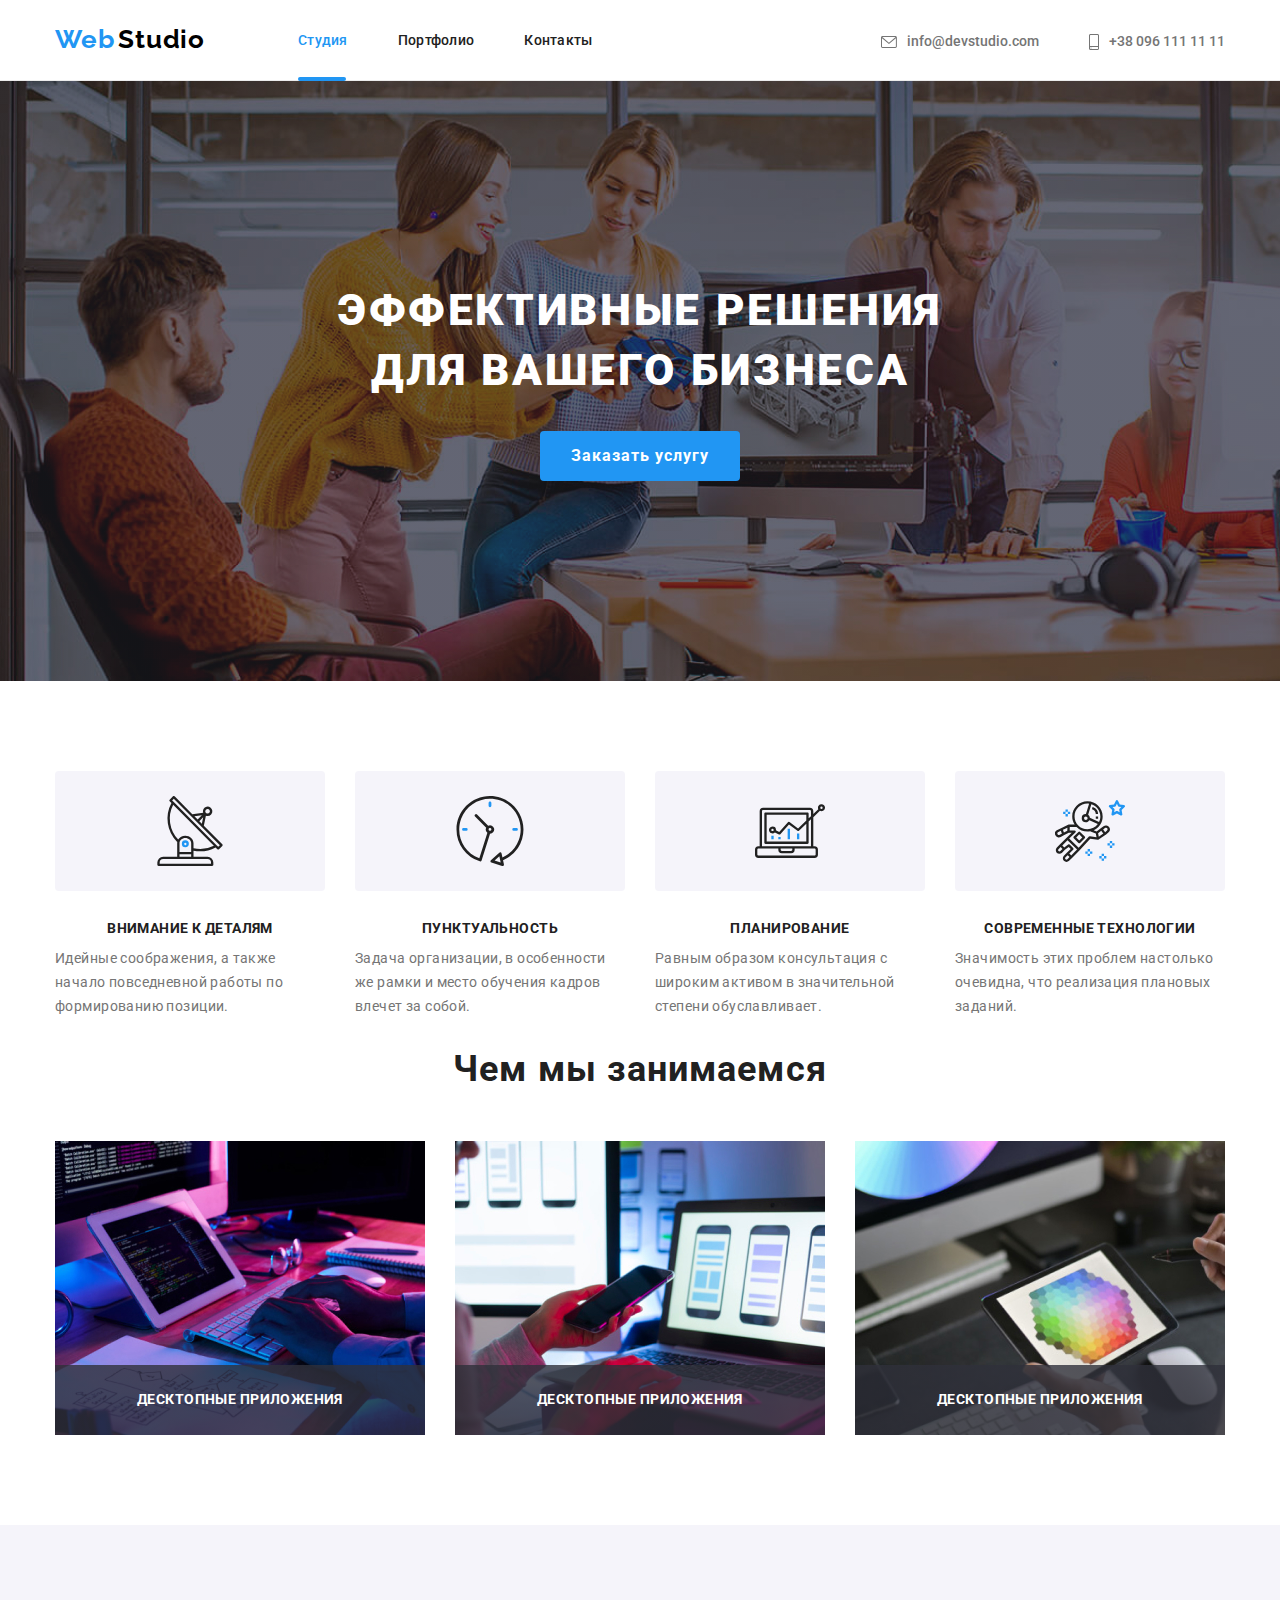
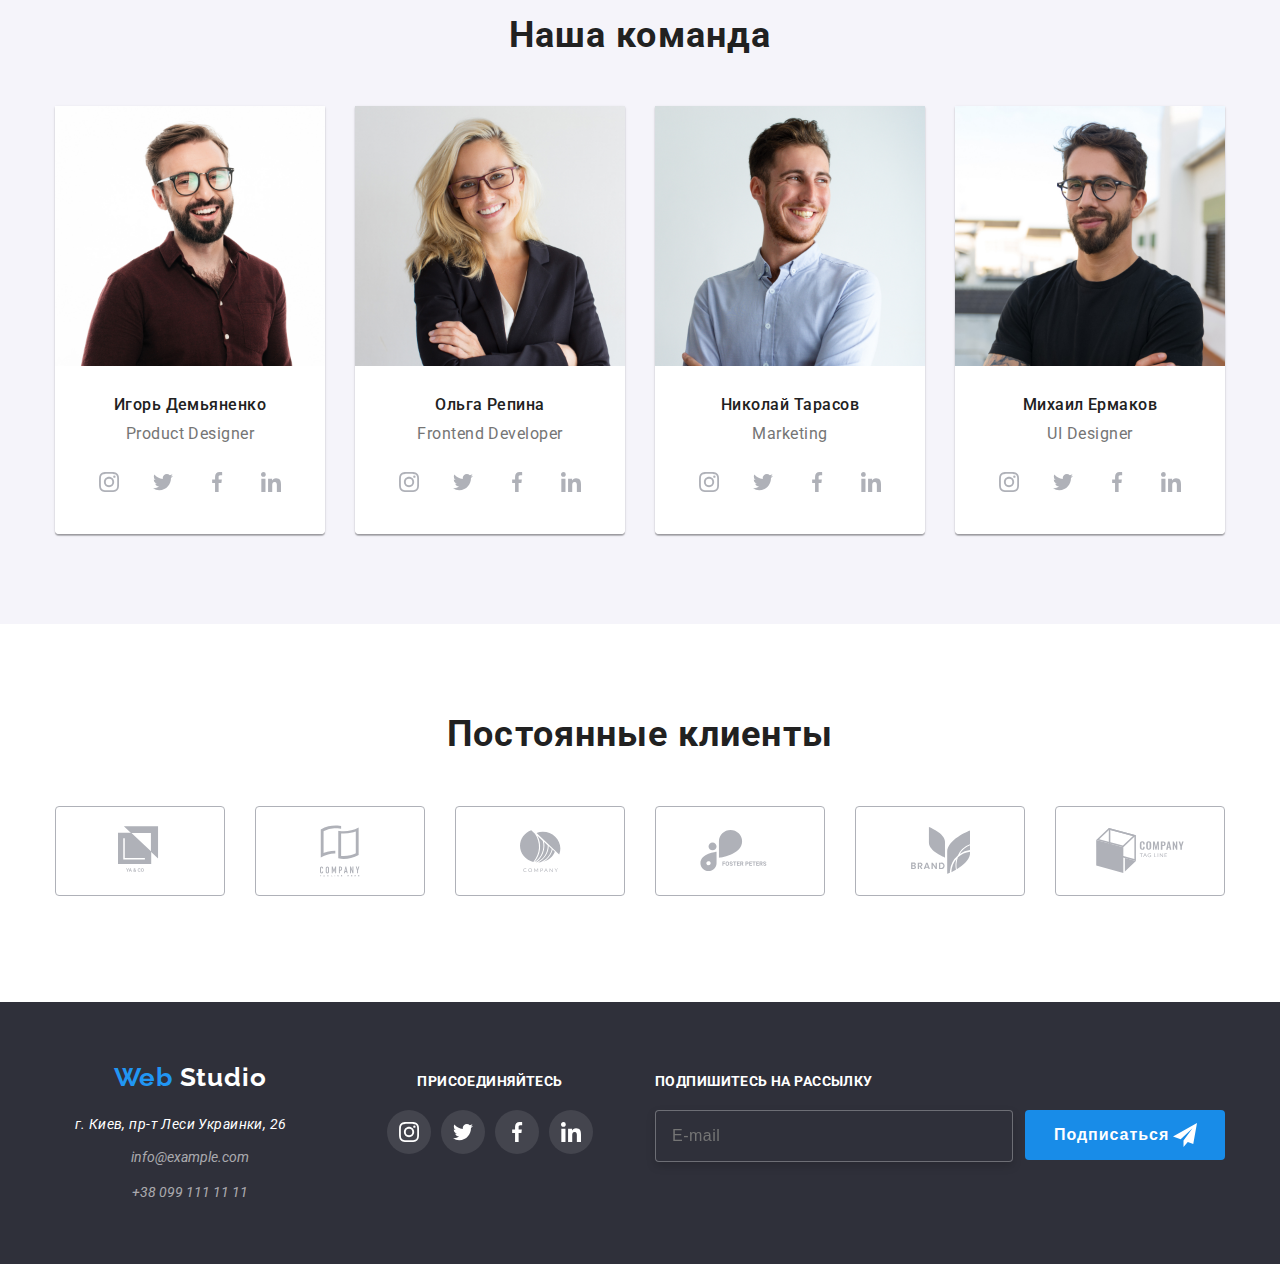
==== commit db712a1b: "uncoment" ====
--- a/index.html
+++ b/index.html
@@ -22,7 +22,7 @@
 
 <body>
     <!-- Head site -->
-    <!-- <header class="header header--line header-line">
+    <header class="header header--line header-line">
         
         <div class="container  container-nav" >
 
@@ -85,7 +85,7 @@
             </button>
         </div>
 
-    </header> -->
+    </header>
 
     <!-- Main information -->
     <main>
@@ -738,7 +738,7 @@
 
 
     
-    <!-- <footer class="footer footer-section">
+    <footer class="footer footer-section">
     
         <div class="container container-footer ">
     
@@ -872,7 +872,7 @@
     
     
     
-    </footer>  -->
+    </footer>
     <script src="./js/mobile-menu.js"></script>
     <script src="./js/modal.js"></script>
 
--- a/CSS/main.min.css
+++ b/CSS/main.min.css
@@ -1,2 +1,2 @@
-html{box-sizing:border-box}body{font-family:'Roboto', sans-serif;font-style:normal;font-weight:400;color:#757575;margin:0}*,*::after,*::before{box-sizing:inherit}h1,h2,h3,p{margin-top:0}.list{list-style:none;margin-left:0px;margin-top:0px;padding-left:0px}li{list-style:none}img{display:block;max-width:100%;height:auto}.clients{display:flex;flex-wrap:wrap;margin-top:-30px;margin-left:-30px}.clients__item-company{flex-basis:calc(100% - 30px * var(--grid-set) / var(--grid-set));margin-left:30px;margin-top:30px}:root{--text-general-top: 'Roboto', sans-serif;--prymory-text-color: #757575;--title-text-color: #212121;--whiet-text-color: #ffffff;--hover-focus-color: #2196f3;--black-text-color: #000000;--background-fone: #2f303a;--grid-set: 2;--transition-transform: transform 250ms cubic-bezier(0.4, 0, 0.2, 1);--transition-oll: 250ms cubic-bezier(0.4, 0, 0.2, 1)}.visually-hidden{position:absolute !important;clip:rect(1px 1px 1px 1px);clip:rect(1px, 1px, 1px, 1px);padding:0 !important;border:0 !important;height:1px !important;width:1px !important;overflow:hidden}.container{width:100%;padding-left:15px;padding-right:15px;padding-top:60px;padding-bottom:60px;margin-left:auto;margin-right:auto}@media screen and (min-width: 480px){.container{max-width:480px}}@media screen and (min-width: 768px){.container{max-width:768px}}@media screen and (min-width: 1200px){.container{max-width:1200px;padding-top:90px;padding-bottom:90px}}.header--line{position:relative;background-color:#ffffff;border-bottom:1px solid #ececec}.container-nav{display:flex;align-items:baseline;justify-content:space-between;padding-top:24px;padding-bottom:25px}.nav{display:flex;align-items:center}@media screen and (max-width: 767.98px){.menu-button{display:inline-flex;border:none;margin:0;padding:0;background-color:transparent}.menu-button__icon-close{display:none}.menu-button__icon{position:relative;display:flex;justify-content:center;align-items:center}.menu-button__icon-close{position:absolute}.menu-button.is-open .menu-button__icon-close{display:block}.menu-button.is-open .menu-button__icon-menu{display:none}}@media screen and (min-width: 768px){.menu-button{display:none}.menu-button__icon-close{display:none}.menu-button__icon-menu{display:none}}.menu{display:flex;margin-bottom:0px}.menu__item:not(:last-child){margin-right:50px}@media screen and (max-width: 767.98px){.menu .menu__item{display:none}}.menu__link-title-text:hover,.menu__link-title-text:focus{color:var(--hover-focus-color)}.menu__link-title-text{padding-top:20px;padding-bottom:31px;font-weight:500;font-size:14px;line-height:1.14;letter-spacing:0.02em;text-decoration:none;color:var(--title-text-color)}.menu__link--active{color:var(--hover-focus-color)}.logo-decor__start,.logo-decor__end{font-family:'Raleway', sans-serif;font-style:normal;font-weight:700;font-size:26px;line-height:1.2;letter-spacing:0.03em}.logo-decor{display:block;text-decoration:none;margin-right:93px}.logo-decor__start{color:var(--hover-focus-color)}.logo-decor__end{color:var(--black-text-color)}@media screen and (min-width: 768px){.header-line__link-title-studio::after{display:flex;position:absolute;background-image:url(../images/heder_std.svg);content:'';width:48px;height:4px;margin-top:28px}.header-line__link-contacts-icon::after{display:flex;position:absolute;background-image:url(../images/heder_contacts.svg);content:'';width:68px;height:4px;margin-top:28px;transform:scaleX(0);transition:var(--transition-transform)}.header-line__link-std-icon::after{display:flex;position:absolute;background-image:url(../images/heder_portfolio.svg);content:'';width:77px;height:4px;margin-top:28px;transform:scaleX(0);transition:var(--transition-transform)}.header-line__link-prt-std-icon:hover:after,.header-line__link-prt-std-icon:focus:after,.header-line__link-contacts-icon:hover:after,.header-line__link-contacts-icon:focus:after,.header-line__link-std-icon:hover:after,.header-line__link-std-icon:focus:after{transform:scaleX(1)}.header-line__link-portfolio-icon::after{display:flex;position:absolute;background-image:url(../images/heder_portfolio.svg);content:'';width:77px;height:4px;margin-top:28px}.header-line__link-prt-std-icon::after{display:flex;position:absolute;background-image:url(../images/heder_std.svg);content:'';width:48px;height:4px;margin-top:28px;transform:scaleX(0);transition:var(--transition-transform)}}@media screen and (min-width: 1200px){.header-line__link-title-studio::after{display:flex;position:absolute;background-image:url(../images/heder_std.svg);content:'';width:48px;height:4px;margin-top:28px}.header-line__link-contacts-icon::after{display:flex;position:absolute;background-image:url(../images/heder_contacts.svg);content:'';width:68px;height:4px;margin-top:28px;transform:scaleX(0);transition:var(--transition-transform)}.header-line__link-std-icon::after{display:flex;position:absolute;background-image:url(../images/heder_portfolio.svg);content:'';width:77px;height:4px;margin-top:28px;transform:scaleX(0);transition:var(--transition-transform)}.header-line__link-prt-std-icon:hover:after,.header-line__link-prt-std-icon:focus:after,.header-line__link-contacts-icon:hover:after,.header-line__link-contacts-icon:focus:after,.header-line__link-std-icon:hover:after,.header-line__link-std-icon:focus:after{transform:scaleX(1)}.header-line__link-portfolio-icon::after{display:flex;position:absolute;background-image:url(../images/heder_portfolio.svg);content:'';width:77px;height:4px;margin-top:28px}.header-line__link-prt-std-icon::after{display:flex;position:absolute;background-image:url(../images/heder_std.svg);content:'';width:48px;height:4px;margin-top:28px;transform:scaleX(0);transition:var(--transition-transform)}}.contacts{display:flex;align-items:center;margin-bottom:0px;height:16px}.contacts__item:not(:last-child){margin-right:50px}@media screen and (max-width: 1199.89px){.link-phone,.link-mail{padding-top:10px;padding-bottom:10px;font-weight:500;font-size:14px;line-height:1.14;text-decoration:none;color:var(--prymory-text-color);transition:color var(--transition-oll)}}.link-phone,.link-mail{padding-top:20px;padding-bottom:20px;font-weight:500;font-size:14px;line-height:1.14;text-decoration:none;color:var(--prymory-text-color);transition:color var(--transition-oll)}.link-phone{display:flex;align-items:center;width:100%;padding-top:10px;padding-bottom:10px}.link-phone:hover,.link-phone:focus{color:var(--hover-focus-color)}@media screen and (min-width: 1200px){.link-mail{display:flex;align-items:center;width:100%}}.link-mail{display:flex;align-items:center;width:100%;padding-top:10px;padding-bottom:10px}.link-mail:hover,.link-mail:focus{color:var(--hover-focus-color)}.link-mail__icon{width:16px;height:12px;margin-right:10px;background-color:#ffffff;fill:currentColor}.link-phone__icon{width:10px;height:16px;margin-right:10px;background-color:#ffffff;fill:currentColor}.title-hero{margin-bottom:30px;font-weight:900;font-size:26px;line-height:1.62;letter-spacing:0.06em;text-transform:uppercase;color:#ffffff;color:var(--whiet-text-color)}@media screen and (min-width: 1200px){.title-hero{max-width:1600px;font-size:44px;line-height:1.36;letter-spacing:0.06em;text-transform:uppercase;color:var(--whiet-text-color);text-align:center}}.title-hero-section{padding-top:118px;margin-left:auto;margin-right:auto;background-color:#c4c4c4;background-size:cover;background-repeat:no-repeat}@media screen and (max-width: 480px){.title-hero-section{background-image:linear-gradient(to right, rgba(47,48,58,0.4), rgba(47,48,58,0.4)),url(../images/mobile/hero_img@1x.jpg)}}@media screen and (max-width: 480px) and (min-device-pixel-ratio: 2), screen and (max-width: 480px) and (min-resolution: 192dpi), screen and (max-width: 480px) and (min-resolution: 2dppx){.title-hero-section{background-image:linear-gradient(to right, rgba(47,48,58,0.4), rgba(47,48,58,0.4)),url(../images/mobile/hero_img@2x.jpg)}}@media screen and (max-width: 480px) and (min-device-pixel-ratio: 3), screen and (max-width: 480px) and (min-resolution: 288dpi), screen and (max-width: 480px) and (min-resolution: 3dppx){.title-hero-section{background-image:linear-gradient(to right, rgba(47,48,58,0.4), rgba(47,48,58,0.4)),url(../images/mobile/hero_img@3x.jpg)}}@media screen and (min-width: 481px) and (max-width: 767px){.title-hero-section{width:480px;height:400px;background-image:linear-gradient(to right, rgba(47,48,58,0.4), rgba(47,48,58,0.4)),url(../images/mobile/hero_img@1x.jpg)}}@media screen and (min-width: 481px) and (max-width: 767px) and (min-device-pixel-ratio: 2), screen and (min-width: 481px) and (max-width: 767px) and (min-resolution: 192dpi), screen and (min-width: 481px) and (max-width: 767px) and (min-resolution: 2dppx){.title-hero-section{background-image:linear-gradient(to right, rgba(47,48,58,0.4), rgba(47,48,58,0.4)),url(../images/mobile/hero_img@2x.jpg)}}@media screen and (min-width: 481px) and (max-width: 767px) and (min-device-pixel-ratio: 3), screen and (min-width: 481px) and (max-width: 767px) and (min-resolution: 288dpi), screen and (min-width: 481px) and (max-width: 767px) and (min-resolution: 3dppx){.title-hero-section{background-image:linear-gradient(to right, rgba(47,48,58,0.4), rgba(47,48,58,0.4)),url(../images/mobile/hero_img@3x.jpg)}}@media screen and (min-width: 768px) and (max-width: 1199px){.title-hero-section{max-width:768px;height:400px;background-image:linear-gradient(to right, rgba(47,48,58,0.4), rgba(47,48,58,0.4)),url(../images/tablets/hero_img@1x.jpg)}}@media screen and (min-width: 768px) and (max-width: 1199px) and (min-device-pixel-ratio: 2), screen and (min-width: 768px) and (max-width: 1199px) and (min-resolution: 192dpi), screen and (min-width: 768px) and (max-width: 1199px) and (min-resolution: 2dppx){.title-hero-section{background-image:linear-gradient(to right, rgba(47,48,58,0.4), rgba(47,48,58,0.4)),url(../images/tablets/hero_img@2x.jpg)}}@media screen and (min-width: 1200px){.title-hero-section{padding-top:200px;height:600px;max-width:1600px;background-image:linear-gradient(to right, rgba(47,48,58,0.4), rgba(47,48,58,0.4)),url(../images/desctop/hero_img@1x.jpg)}}@media screen and (min-width: 1200px) and (min-device-pixel-ratio: 2), screen and (min-width: 1200px) and (min-resolution: 192dpi), screen and (min-width: 1200px) and (min-resolution: 2dppx){.title-hero-section{background-image:linear-gradient(to right, rgba(47,48,58,0.4), rgba(47,48,58,0.4)),url(../images/desctop/hero_img@2x.jpg)}}.container-hero{text-align:center}.btn{width:200px;height:50px;left:700px;top:430px;background:#2196f3;cursor:pointer;margin-bottom:106px;border-radius:4px;font-family:inherit;font-weight:700;font-size:16px;line-height:1.87;align-items:center;text-align:center;letter-spacing:0.06em;color:var(--whiet-text-color);border:0;transition:box-shadow var(--transition-oll),background var(--transition-oll)}.btn:hover,.btn:focus{box-shadow:0px 4px 4px rgba(0,0,0,0.15);background:#188ce8}.backdrop{position:fixed;z-index:3;top:0;left:0;width:100%;height:100%;background-color:rgba(0,0,0,0.2);transition:opacity var(--transition-oll)}.backdrop.is-hidden{opacity:0;pointer-events:none}.modal{position:absolute;top:50%;left:50%;transform:translate(-50%, -50%);min-height:609px;max-width:450px;padding:40px 39px 15px 41px;background-color:#ffffff}@media screen and (min-width: 1200px){.modal{min-height:581px;min-width:528px}}.btn-modal{position:absolute;padding:0;top:8px;right:8px;width:30px;height:30px;border-radius:50%;background:#ffffff;border:1px solid rgba(0,0,0,0.1);transition:border var(--transition-oll);cursor:pointer}.btn-modal-close__icon{position:absolute;margin-right:0px;width:18px;height:18px;top:50%;left:50%;transform:translate(-50%, -50%);fill:currentColor;transition:fill var(--transition-oll)}.btn-modal:hover .btn-modal-close__icon,.btn-modal:focus .btn-modal-close__icon{fill:var(--hover-focus-color)}.form{width:100%}.form__modal-title{display:block;max-width:370px;font-weight:700;font-size:20px;line-height:1.15;text-align:center;letter-spacing:0.03em;color:#212121;margin-bottom:12px}@media screen and (min-width: 1200px){.form__modal-title{min-width:448px}}.form__label-name{display:block;margin-bottom:4px;font-size:12px;line-height:1.16;letter-spacing:0.01em;text-align:start}.form__field{max-width:370px;margin-bottom:18px;position:relative}@media screen and (min-width: 1200px){.form__field{max-width:448px;margin-bottom:18px;position:relative}}.form__input{width:370px;padding:11px 11px 11px 42px;border-radius:4px;outline:1px solid rgba(33,33,33,0);border:1px solid rgba(33,33,33,0.2);transition:fill var(--transition-oll);color:var(--prymory-text-color);font-size:14px;line-height:1.14;letter-spacing:0.01em}.form__input:focus{border:1px solid #2196f3;border-radius:4px;color:var(--prymory-text-color);font-size:14px;line-height:1.14;letter-spacing:0.01em}@media screen and (max-width: 1199.89px){.form__input{width:100%}}@media screen and (min-width: 1200px){.form__input{width:100%;padding:12px 12px 12px 42px}}.form__input:focus ~ .form__icon{fill:var(--hover-focus-color)}.form__icon{position:absolute;left:12px;bottom:12px;width:18px;height:18px;fill:inherit}input:focus .form__icon{fill:#188ce8}.form__textarea{border-radius:4px;outline:1px solid rgba(33,33,33,0);border:1px solid rgba(33,33,33,0.2);width:100%;resize:none;color:inherit;padding:12px 16px;color:inherit;font-size:14px;line-height:1.14;letter-spacing:0.01em}.form__textarea:focus{border:1px solid #2196f3;border-radius:4px}textarea::placeholder{font-size:14px;line-height:1.14;letter-spacing:0.01em;color:rgba(117,117,117,0.5)}.form__link-dec-condition{font-size:12px;line-height:1.16;letter-spacing:0.03em;text-decoration-line:underline;color:#2196f3}@media screen and (min-width: 1200px){.form__link-dec-condition{font-size:14px;line-height:1.71}}.form__link-dec-condition:focus{outline-color:var(--hover-focus-color)}.form__label-name-condition{padding-left:20px;font-size:12px;line-height:1.16;letter-spacing:0.03em}@media screen and (min-width: 1200px){.form__label-name-condition{padding-left:20px;font-size:14px;line-height:1.71}}.form-field-condition{display:flex;align-items:baseline;justify-content:center;margin-bottom:30px;width:370px;padding:0}@media screen and (min-width: 1200px){.form-field-condition{min-width:435px;padding:0}}.form__checkbox{-webkit-appearance:none;-moz-appearance:none;appearance:none}.form__icon-checkbox--on{position:absolute;top:2px;left:0;width:18px;height:18px;border-radius:2px;opacity:0}.form__checkbox:checked ~ .form__icon-checkbox--on{background-color:var(--hover-focus-color);opacity:1;transition:background-color var(--transition-oll);box-shadow:0px 4px 4px rgba(0,0,0,0.15)}@media screen and (min-width: 1200px){.form__icon-checkbox--on{left:7px}}.form__icon-checkbox--off{position:absolute;top:2px;left:0;width:18px;height:18px;border-radius:2px}.form__checkbox:focus:not(:checked) ~ .form__icon-checkbox--off{box-shadow:0px 4px 4px rgba(0,0,0,0.15);stroke:var(--hover-focus-color);stroke-width:2px;stroke-opacity:0.8;transition:stroke var(--transition-oll)}@media screen and (min-width: 1200px){.form__icon-checkbox--off{left:7px}}.btn-send{display:block;width:200px;height:50px;left:625px;top:707px;border:0;background-color:var(--hover-focus-color);border-radius:4px;margin-left:auto;margin-right:auto;margin-bottom:25px;padding-left:0;padding-right:0;cursor:pointer;font-weight:700;font-size:16px;line-height:1.87;color:var(--whiet-text-color);text-align:center;letter-spacing:0.06em;transition:background-color var(--transition-oll)}.btn-send:hover,.btn-send:focus{background-color:#188ce8;box-shadow:0px 4px 4px rgba(0,0,0,0.15)}.advatage__item:not(:last-child){margin-bottom:30px}@media screen and (min-width: 768px) and (max-width: 1199px){.advatage{display:flex;flex-wrap:wrap;margin-top:-30px;margin-left:-30px;margin-bottom:0}.advatage__item{flex-basis:calc(100% - 30px * var(--grid-set) / var(--grid-set));margin-left:30px;margin-top:30px;max-width:354px}.advatage{--grid-set: 2}}@media screen and (min-width: 1200px){.advatage{display:flex;flex-wrap:wrap;margin-top:-30px;margin-left:-30px;margin-bottom:0}.advatage__item{flex-basis:calc(100% - 30px * var(--grid-set) / var(--grid-set));margin-left:30px;margin-top:30px;max-width:270px}.advatage{--grid-set: 4}}@media screen and (min-width: 1200px){.advatage{--grid-set: 2}}.advatage__antena-icon::before,.advatage__cloc-icon::before,.advatage__diagram-icon::before,.advatage__astronaut-icon::before{display:block;content:'';height:120px;background-position:center;background-repeat:no-repeat;background-color:#f5f4fa;border-radius:4px;margin-bottom:30px}.advatage__antena-icon::before{background-image:url(../images/antenna.svg)}.advatage__cloc-icon::before{background-image:url(../images/clock.svg)}.advatage__diagram-icon::before{background-image:url(../images/diagram.svg)}.advatage__astronaut-icon::before{background-image:url(../images/astronaut.svg)}.advatage__title{margin-bottom:10px;font-weight:700;font-size:14px;line-height:1.14;letter-spacing:0.03em;text-transform:uppercase;color:var(--title-text-color);text-align:center}.advatage__text{margin-bottom:0px;font-size:14px;line-height:1.71;letter-spacing:0.03em;text-align:start;color:var(--prymory-text-color)}@media screen and (max-width: 1199px){.work-hiden{display:none}}.title-work{margin-bottom:50px;font-weight:700;font-size:36px;line-height:1.16;text-align:center;letter-spacing:0.03em;color:var(--title-text-color)}.links-work{display:flex;margin-bottom:0px}.links-work__item:not(:last-child){margin-right:30px}.links-work__link{display:block;position:relative;z-index:1}.links-work__bg-bottom-work{position:absolute;bottom:0;display:flex;justify-content:center;align-items:center;background-image:linear-gradient(to right, rgba(47,48,58,0.8), rgba(47,48,58,0.8));width:370px;height:70px}.link-work__title{margin-bottom:0;font-weight:700;font-size:14px;line-height:1.14;text-align:center;letter-spacing:0.03em;text-transform:uppercase;color:var(--whiet-text-color)}.section-team{width:auto;background-color:#f5f4fa}.team{margin-top:-30px;margin-left:-30px}.team__item{flex-basis:calc(100% - 30px * var(--grid-set) / var(--grid-set));margin-left:30px;margin-top:30px;max-width:450px;margin-bottom:0}.team{--grid-set: 4}@media screen and (min-width: 768px){.team{margin-bottom:0px;display:flex;flex-wrap:wrap;margin-top:-30px;margin-left:-30px}.team__item{flex-basis:calc(100% - 30px * var(--grid-set) / var(--grid-set));margin-left:30px;margin-top:30px;max-width:354px;margin-bottom:0}.team{--grid-set: 2}}@media screen and (min-width: 1200px){.team{display:flex;flex-wrap:wrap;margin-top:-30px;margin-left:-30px}.team__item{flex-basis:calc(100% - 30px * var(--grid-set) / var(--grid-set));margin-left:30px;margin-top:30px;max-width:270px;margin-bottom:0}.team{--grid-set: 4}}.team__title{font-weight:700;font-size:28px;line-height:1.78;text-align:center;letter-spacing:0.03em;color:var(--title-text-color)}@media screen and (min-width: 1200px){.team__title{margin-bottom:50px;font-weight:700;font-size:36px;line-height:1.16;text-align:center;letter-spacing:0.03em;color:var(--title-text-color)}}.team__item{box-shadow:0px 1px 3px rgba(0,0,0,0.12),0px 1px 1px rgba(0,0,0,0.14),0px 2px 1px rgba(0,0,0,0.2);border-radius:0px 0px 4px 4px}.team__title-name{margin-bottom:10px;font-weight:500;font-size:16px;line-height:1.18;text-align:center;letter-spacing:0.03em;color:var(--title-text-color)}.team__name-profession{padding-top:30px;padding-bottom:30px;background-color:#ffffff;border-radius:inherit}.team__profession{margin-bottom:0px;font-size:16px;line-height:1.18;text-align:center;letter-spacing:0.03em;color:var(--prymory-text-color);margin-bottom:16px}.social{display:flex;justify-content:center}.social__item:not(:last-child){margin-right:10px}.social__item{width:44px;height:44px;border-radius:50%}.social__icon{width:20px;height:20px}.social__link{display:flex;justify-content:center;align-items:center;width:100%;height:100%;border-radius:inherit;background-color:#ffffff;fill:#afb1b8;transform:scale(1);transition:var(--transition-transform)}.social__link:hover,.social__link:focus{fill:#ffffff;background-color:var(--hover-focus-color);transform:scale(1.15)}.clients{justify-content:center}.clients__item-company{max-width:210px;height:92px}.clients__item-company{--grid-set: 3}@media screen and (min-width: 768px){.clients{display:flex;flex-wrap:wrap;margin-top:-30px;margin-left:-30px}.clients__item-company{flex-basis:calc(100% - 30px * var(--grid-set) / var(--grid-set));margin-left:30px;margin-top:30px;max-width:226px;height:92px}.clients__item-company{--grid-set: 3}}@media screen and (min-width: 1200px){.clients{display:flex;flex-wrap:wrap;margin-top:-30px;margin-left:-30px}.clients__item-company{flex-basis:calc(100% - 30px * var(--grid-set) / var(--grid-set));margin-left:30px;margin-top:30px;max-width:170px;height:90px}.clients__item-company{--grid-set: 6}}.clients__icon-company-1{width:44.27px;height:49.23px}.clients__icon-company-2{width:40px;height:52px}.clients__icon-company-3{width:41px;height:42.6px}.clients__icon-company-4{width:79.66px;height:42.02px}.clients__icon-company-5{width:59px;height:47px}.clients__icon-company-6{width:88.48px;height:45.44px}.clients-title{margin-bottom:30px;font-weight:700;font-size:28px;line-height:1.17;text-align:center;letter-spacing:0.03em;color:var(--title-text-color)}@media screen and (min-width: 1200px){.clients-title{margin-bottom:50px;font-weight:700;font-size:36px;line-height:1.16;text-align:center;letter-spacing:0.03em;color:var(--title-text-color)}}.clients__link-company{display:flex;justify-content:center;align-items:center;width:100%;height:100%;border-radius:4px;border:1px solid #afb1b8;fill:#afb1b8;transition:fill var(--transition-oll),border var(--transition-oll)}.clients__link-company:hover,.clients__link-company:focus{fill:var(--hover-focus-color);border:1px solid var(--hover-focus-color)}.footer{width:auto;background-color:var(--background-fone);margin-top:0px}.container-footer{padding-top:60px;text-align:center;padding-bottom:60px}.group-footer{margin-bottom:60px}@media screen and (min-width: 768px){.container-footer{display:flex;flex-wrap:wrap;justify-content:space-around}.group-footer{margin-bottom:60px}}@media screen and (min-width: 1200px){.container-footer{display:flex;justify-content:space-between}.group-footer{margin:0}}@media screen and (min-width: 1200px){.ftr-block{flex-basis:calc((50% - 45px) / 2)}.ftr-block:last-child{flex-basis:calc(50% - 15px)}}.logo-footer-oll{display:block;margin-bottom:20px;font-family:'Raleway', sans-serif;font-style:normal;font-weight:700;font-size:26px;line-height:1.2;letter-spacing:0.03em;text-decoration:none;text-align:center}.logo-footer{color:var(--whiet-text-color)}.title-ftr-adrs{display:inline-block;width:231px}.footer-contacts__link-phone-footer,.footer-contacts__link-mail-footer{font-weight:normal;font-size:14px;line-height:24px;color:rgba(255,255,255,0.6);text-decoration:none;transition:color var(--transition-oll)}.link-adr-footer{display:inline-flex;width:231px;margin-bottom:8px;font-size:14px;line-height:1.71;letter-spacing:0.03em;color:var(--whiet-text-color);text-decoration:none;transition:color var(--transition-oll)}.footer-contacts{display:block;margin-bottom:0px;width:231px;margin-right:0}.footer-contacts__link-phone-footer:hover,.footer-contacts__link-phone-footer:focus,.footer-contacts__link-mail-footer:hover,.footer-contacts__link-mail-footer:focus{color:var(--hover-focus-color)}.footer-contacts__item:not(:last-child){margin-bottom:11px}.link-adr-footer:hover,.link-adr-footer:focus{color:var(--hover-focus-color)}.title-link-ftr{margin-bottom:20px;font-weight:700;font-size:14px;line-height:1.14;letter-spacing:0.03em;text-transform:uppercase;color:var(--whiet-text-color)}.container-social{margin-left:auto;margin-right:auto;margin-bottom:60px;padding-top:5px}@media screen and (min-width: 768px){.container-social{margin:0}}@media screen and (min-width: 1200px){.container-social{margin:0;padding-top:12px}}.footer-social{display:flex;justify-content:center;margin-bottom:0}.footer-social__item:not(:last-child){margin-right:10px}.footer-social__item{width:44px;height:44px;border-radius:50%;transform:scale(1);transition:var(--transition-transform)}.footer-social__item:hover,.footer-social__item:focus{background-color:var(--hover-focus-color);transform:scale(1.15)}.footer-social__link{display:flex;justify-content:center;align-items:center;width:100%;height:100%;border-radius:inherit;background-color:rgba(255,255,255,0.1)}.footer-social__icon{width:20px;height:20px;fill:white}.subscription-block{width:100%}.subscription-block__email{display:flex;flex-direction:column;justify-content:center;margin-bottom:20px;padding-left:16px;padding-top:15px;padding-bottom:15px;width:100%;border:1px solid rgba(255,255,255,0.3);background-color:#2f303a;filter:drop-shadow(0px 4px 4px rgba(0,0,0,0.15));border-radius:4px;font-size:16px;line-height:1.25;color:rgba(255,255,255,0.6);letter-spacing:0.03em}@media screen and (min-width: 768px){.subscription{width:100%;padding-top:5px}.subscription-block{width:100%}.subscription-block__email{display:flex;flex-direction:column;justify-content:center;margin-left:auto;margin-right:auto;margin-bottom:20px;padding-left:16px;padding-top:15px;padding-bottom:15px;max-width:450px;border:1px solid rgba(255,255,255,0.3);background-color:#2f303a;filter:drop-shadow(0px 4px 4px rgba(0,0,0,0.15));border-radius:4px;font-size:16px;line-height:1.25;color:rgba(255,255,255,0.6);letter-spacing:0.03em}}@media screen and (min-width: 1200px){.subscription{max-width:570px;padding-top:12px}.subscription-block{width:100%;display:flex}.subscription-block__email{margin-right:12px;padding-left:16px;padding-top:15px;padding-bottom:15px;width:358px}}.title-link-subscription{display:block;margin-bottom:20px;font-weight:700;font-size:14px;line-height:1.14;letter-spacing:0.03em;text-transform:uppercase;color:var(--whiet-text-color)}@media screen and (min-width: 1200px){.title-link-subscription{text-align:start}}.subsription-btn{position:relative;width:200px;height:50px;padding:0;background-color:#188ce8;padding:10px 62px 10px 29px;border-radius:4px;border:0;text-align:center;letter-spacing:0.06em;color:var(--whiet-text-color);font-weight:bold;font-size:16px;line-height:1.87;cursor:pointer;transition:background-color var(--transition-oll)}.subsription-btn:hover,.subsription-btn:focus{box-shadow:0px 4px 4px rgba(0,0,0,0.15);background-color:var(--hover-focus-color)}.subsription-btn__icon{position:absolute;top:13px;right:28px;width:24px;height:24px}
+html{box-sizing:border-box}body{font-family:'Roboto', sans-serif;font-style:normal;font-weight:400;color:#757575;margin:0}*,*::after,*::before{box-sizing:inherit}h1,h2,h3,p{margin-top:0}.list{list-style:none;margin-left:0px;margin-top:0px;padding-left:0px}li{list-style:none}img{display:block;max-width:100%;height:auto}.clients{display:flex;flex-wrap:wrap;margin-top:-30px;margin-left:-30px}.clients__item-company{flex-basis:calc(100% - 30px * var(--grid-set) / var(--grid-set));margin-left:30px;margin-top:30px}:root{--text-general-top: 'Roboto', sans-serif;--prymory-text-color: #757575;--title-text-color: #212121;--whiet-text-color: #ffffff;--hover-focus-color: #2196f3;--black-text-color: #000000;--background-fone: #2f303a;--grid-set: 2;--transition-transform: transform 250ms cubic-bezier(0.4, 0, 0.2, 1);--transition-oll: 250ms cubic-bezier(0.4, 0, 0.2, 1)}.visually-hidden{position:absolute !important;clip:rect(1px 1px 1px 1px);clip:rect(1px, 1px, 1px, 1px);padding:0 !important;border:0 !important;height:1px !important;width:1px !important;overflow:hidden}.container{width:100%;padding-left:15px;padding-right:15px;padding-top:60px;padding-bottom:60px;margin-left:auto;margin-right:auto}@media screen and (min-width: 480px){.container{max-width:480px}}@media screen and (min-width: 768px){.container{max-width:768px}}@media screen and (min-width: 1200px){.container{max-width:1200px;padding-top:90px;padding-bottom:90px}}.header--line{position:relative;background-color:#ffffff;border-bottom:1px solid #ececec}.container-nav{display:flex;align-items:baseline;justify-content:space-between;padding-top:24px;padding-bottom:25px}.nav{display:flex;align-items:center}@media screen and (max-width: 767.98px){.menu-button{display:inline-flex;border:none;margin:0;padding:0;background-color:transparent}.menu-button__icon-close{display:none}.menu-button__icon{position:relative;display:flex;justify-content:center;align-items:center}.menu-button__icon-close{position:absolute}.menu-button.is-open .menu-button__icon-close{display:block}.menu-button.is-open .menu-button__icon-menu{display:none}}@media screen and (min-width: 768px){.menu-button{display:none}.menu-button__icon-close{display:none}.menu-button__icon-menu{display:none}}.menu{display:flex;margin-bottom:0px}.menu__item:not(:last-child){margin-right:50px}@media screen and (max-width: 767.98px){.menu .menu__item{display:none}}.menu__link-title-text:hover,.menu__link-title-text:focus{color:var(--hover-focus-color)}.menu__link-title-text{padding-top:20px;padding-bottom:31px;font-weight:500;font-size:14px;line-height:1.14;letter-spacing:0.02em;text-decoration:none;color:var(--title-text-color)}.menu__link--active{color:var(--hover-focus-color)}.logo-decor__start,.logo-decor__end{font-family:'Raleway', sans-serif;font-style:normal;font-weight:700;font-size:26px;line-height:1.2;letter-spacing:0.03em}.logo-decor{display:block;text-decoration:none;margin-right:93px}.logo-decor__start{color:var(--hover-focus-color)}.logo-decor__end{color:var(--black-text-color)}@media screen and (min-width: 768px){.header-line__link-title-studio::after{display:flex;position:absolute;background-image:url(../images/heder_std.svg);content:'';width:48px;height:4px;margin-top:28px}.header-line__link-contacts-icon::after{display:flex;position:absolute;background-image:url(../images/heder_contacts.svg);content:'';width:68px;height:4px;margin-top:28px;transform:scaleX(0);transition:var(--transition-transform)}.header-line__link-std-icon::after{display:flex;position:absolute;background-image:url(../images/heder_portfolio.svg);content:'';width:77px;height:4px;margin-top:28px;transform:scaleX(0);transition:var(--transition-transform)}.header-line__link-prt-std-icon:hover:after,.header-line__link-prt-std-icon:focus:after,.header-line__link-contacts-icon:hover:after,.header-line__link-contacts-icon:focus:after,.header-line__link-std-icon:hover:after,.header-line__link-std-icon:focus:after{transform:scaleX(1)}.header-line__link-portfolio-icon::after{display:flex;position:absolute;background-image:url(../images/heder_portfolio.svg);content:'';width:77px;height:4px;margin-top:28px}.header-line__link-prt-std-icon::after{display:flex;position:absolute;background-image:url(../images/heder_std.svg);content:'';width:48px;height:4px;margin-top:28px;transform:scaleX(0);transition:var(--transition-transform)}}@media screen and (min-width: 1200px){.header-line__link-title-studio::after{display:flex;position:absolute;background-image:url(../images/heder_std.svg);content:'';width:48px;height:4px;margin-top:28px}.header-line__link-contacts-icon::after{display:flex;position:absolute;background-image:url(../images/heder_contacts.svg);content:'';width:68px;height:4px;margin-top:28px;transform:scaleX(0);transition:var(--transition-transform)}.header-line__link-std-icon::after{display:flex;position:absolute;background-image:url(../images/heder_portfolio.svg);content:'';width:77px;height:4px;margin-top:28px;transform:scaleX(0);transition:var(--transition-transform)}.header-line__link-prt-std-icon:hover:after,.header-line__link-prt-std-icon:focus:after,.header-line__link-contacts-icon:hover:after,.header-line__link-contacts-icon:focus:after,.header-line__link-std-icon:hover:after,.header-line__link-std-icon:focus:after{transform:scaleX(1)}.header-line__link-portfolio-icon::after{display:flex;position:absolute;background-image:url(../images/heder_portfolio.svg);content:'';width:77px;height:4px;margin-top:28px}.header-line__link-prt-std-icon::after{display:flex;position:absolute;background-image:url(../images/heder_std.svg);content:'';width:48px;height:4px;margin-top:28px;transform:scaleX(0);transition:var(--transition-transform)}}.contacts{display:flex;align-items:center;margin-bottom:0px;height:16px}.contacts__item:not(:last-child){margin-right:50px}@media screen and (max-width: 1199.89px){.link-phone,.link-mail{padding-top:10px;padding-bottom:10px;font-weight:500;font-size:14px;line-height:1.14;text-decoration:none;color:var(--prymory-text-color);transition:color var(--transition-oll)}}.link-phone,.link-mail{padding-top:20px;padding-bottom:20px;font-weight:500;font-size:14px;line-height:1.14;text-decoration:none;color:var(--prymory-text-color);transition:color var(--transition-oll)}.link-phone{display:flex;align-items:center;width:100%;padding-top:10px;padding-bottom:10px}.link-phone:hover,.link-phone:focus{color:var(--hover-focus-color)}@media screen and (min-width: 1200px){.link-mail{display:flex;align-items:center;width:100%}}.link-mail{display:flex;align-items:center;width:100%;padding-top:10px;padding-bottom:10px}.link-mail:hover,.link-mail:focus{color:var(--hover-focus-color)}.link-mail__icon{width:16px;height:12px;margin-right:10px;background-color:#ffffff;fill:currentColor}.link-phone__icon{width:10px;height:16px;margin-right:10px;background-color:#ffffff;fill:currentColor}.title-hero{margin-bottom:30px;font-weight:900;font-size:26px;line-height:1.62;letter-spacing:0.06em;text-transform:uppercase;color:#ffffff;color:var(--whiet-text-color)}@media screen and (min-width: 1200px){.title-hero{max-width:1600px;font-size:44px;line-height:1.36;letter-spacing:0.06em;text-transform:uppercase;color:var(--whiet-text-color);text-align:center}}.title-hero-section{padding-top:118px;margin-left:auto;margin-right:auto;background-color:#c4c4c4;background-size:cover;background-repeat:no-repeat}@media screen and (max-width: 480px){.title-hero-section{background-image:linear-gradient(to right, rgba(47,48,58,0.4), rgba(47,48,58,0.4)),url(../images/mobile/hero_img@1x.jpg)}}@media screen and (max-width: 480px) and (min-device-pixel-ratio: 2), screen and (max-width: 480px) and (min-resolution: 192dpi), screen and (max-width: 480px) and (min-resolution: 2dppx){.title-hero-section{background-image:linear-gradient(to right, rgba(47,48,58,0.4), rgba(47,48,58,0.4)),url(../images/mobile/hero_img@2x.jpg)}}@media screen and (max-width: 480px) and (min-device-pixel-ratio: 3), screen and (max-width: 480px) and (min-resolution: 288dpi), screen and (max-width: 480px) and (min-resolution: 3dppx){.title-hero-section{background-image:linear-gradient(to right, rgba(47,48,58,0.4), rgba(47,48,58,0.4)),url(../images/mobile/hero_img@3x.jpg)}}@media screen and (min-width: 481px) and (max-width: 767px){.title-hero-section{width:480px;height:400px;background-image:linear-gradient(to right, rgba(47,48,58,0.4), rgba(47,48,58,0.4)),url(../images/mobile/hero_img@1x.jpg)}}@media screen and (min-width: 481px) and (max-width: 767px) and (min-device-pixel-ratio: 2), screen and (min-width: 481px) and (max-width: 767px) and (min-resolution: 192dpi), screen and (min-width: 481px) and (max-width: 767px) and (min-resolution: 2dppx){.title-hero-section{background-image:linear-gradient(to right, rgba(47,48,58,0.4), rgba(47,48,58,0.4)),url(../images/mobile/hero_img@2x.jpg)}}@media screen and (min-width: 481px) and (max-width: 767px) and (min-device-pixel-ratio: 3), screen and (min-width: 481px) and (max-width: 767px) and (min-resolution: 288dpi), screen and (min-width: 481px) and (max-width: 767px) and (min-resolution: 3dppx){.title-hero-section{background-image:linear-gradient(to right, rgba(47,48,58,0.4), rgba(47,48,58,0.4)),url(../images/mobile/hero_img@3x.jpg)}}@media screen and (min-width: 768px) and (max-width: 1199px){.title-hero-section{max-width:768px;height:400px;background-image:linear-gradient(to right, rgba(47,48,58,0.4), rgba(47,48,58,0.4)),url(../images/tablets/hero_img@1x.jpg)}}@media screen and (min-width: 768px) and (max-width: 1199px) and (min-device-pixel-ratio: 2), screen and (min-width: 768px) and (max-width: 1199px) and (min-resolution: 192dpi), screen and (min-width: 768px) and (max-width: 1199px) and (min-resolution: 2dppx){.title-hero-section{background-image:linear-gradient(to right, rgba(47,48,58,0.4), rgba(47,48,58,0.4)),url(../images/tablets/hero_img@2x.jpg)}}@media screen and (min-width: 1200px){.title-hero-section{padding-top:200px;height:600px;max-width:1600px;background-image:linear-gradient(to right, rgba(47,48,58,0.4), rgba(47,48,58,0.4)),url(../images/desctop/hero_img@1x.jpg)}}@media screen and (min-width: 1200px) and (min-device-pixel-ratio: 2), screen and (min-width: 1200px) and (min-resolution: 192dpi), screen and (min-width: 1200px) and (min-resolution: 2dppx){.title-hero-section{background-image:linear-gradient(to right, rgba(47,48,58,0.4), rgba(47,48,58,0.4)),url(../images/desctop/hero_img@2x.jpg)}}.container-hero{text-align:center}.btn{width:200px;height:50px;left:700px;top:430px;background:#2196f3;cursor:pointer;margin-bottom:106px;border-radius:4px;font-family:inherit;font-weight:700;font-size:16px;line-height:1.87;align-items:center;text-align:center;letter-spacing:0.06em;color:var(--whiet-text-color);border:0;transition:box-shadow var(--transition-oll),background var(--transition-oll)}.btn:hover,.btn:focus{box-shadow:0px 4px 4px rgba(0,0,0,0.15);background:#188ce8}.backdrop{position:fixed;z-index:3;top:0;left:0;width:100%;height:100%;background-color:rgba(0,0,0,0.2);transition:opacity var(--transition-oll)}.backdrop.is-hidden{opacity:0;pointer-events:none}.modal{position:absolute;top:50%;left:50%;transform:translate(-50%, -50%);min-height:609px;max-width:450px;padding:40px 39px 15px 41px;background-color:#ffffff}@media screen and (min-width: 1200px){.modal{min-height:581px;min-width:528px}}.btn-modal{position:absolute;padding:0;top:8px;right:8px;width:30px;height:30px;border-radius:50%;background:#ffffff;border:1px solid rgba(0,0,0,0.1);transition:border var(--transition-oll);cursor:pointer}.btn-modal-close__icon{position:absolute;margin-right:0px;width:18px;height:18px;top:50%;left:50%;transform:translate(-50%, -50%);fill:currentColor;transition:fill var(--transition-oll)}.btn-modal:hover .btn-modal-close__icon,.btn-modal:focus .btn-modal-close__icon{fill:var(--hover-focus-color)}.form{width:100%}.form__modal-title{display:block;max-width:370px;font-weight:700;font-size:20px;line-height:1.15;text-align:center;letter-spacing:0.03em;color:#212121;margin-bottom:12px}@media screen and (min-width: 1200px){.form__modal-title{min-width:448px}}.form__label-name{display:block;margin-bottom:4px;font-size:12px;line-height:1.16;letter-spacing:0.01em;text-align:start}.form__field{max-width:370px;margin-bottom:18px;position:relative}@media screen and (min-width: 1200px){.form__field{max-width:448px;margin-bottom:18px;position:relative}}.form__input{width:370px;padding:11px 11px 11px 42px;border-radius:4px;outline:1px solid rgba(33,33,33,0);border:1px solid rgba(33,33,33,0.2);transition:fill var(--transition-oll);color:var(--prymory-text-color);font-size:14px;line-height:1.14;letter-spacing:0.01em}.form__input:focus{border:1px solid #2196f3;border-radius:4px;color:var(--prymory-text-color);font-size:14px;line-height:1.14;letter-spacing:0.01em}@media screen and (max-width: 1199.89px){.form__input{width:100%}}@media screen and (min-width: 1200px){.form__input{width:100%;padding:12px 12px 12px 42px}}.form__input:focus ~ .form__icon{fill:var(--hover-focus-color)}.form__icon{position:absolute;left:12px;bottom:12px;width:18px;height:18px;fill:inherit}input:focus .form__icon{fill:#188ce8}.form__textarea{border-radius:4px;outline:1px solid rgba(33,33,33,0);border:1px solid rgba(33,33,33,0.2);width:100%;resize:none;color:inherit;padding:12px 16px;color:inherit;font-size:14px;line-height:1.14;letter-spacing:0.01em}.form__textarea:focus{border:1px solid #2196f3;border-radius:4px}textarea::placeholder{font-size:14px;line-height:1.14;letter-spacing:0.01em;color:rgba(117,117,117,0.5)}.form__link-dec-condition{font-size:12px;line-height:1.16;letter-spacing:0.03em;text-decoration-line:underline;color:#2196f3}@media screen and (min-width: 1200px){.form__link-dec-condition{font-size:14px;line-height:1.71}}.form__link-dec-condition:focus{outline-color:var(--hover-focus-color)}.form__label-name-condition{padding-left:20px;font-size:12px;line-height:1.16;letter-spacing:0.03em}@media screen and (min-width: 1200px){.form__label-name-condition{padding-left:20px;font-size:14px;line-height:1.71}}.form-field-condition{display:inline-flex;align-items:baseline;justify-content:center;margin-bottom:30px;width:100%;padding:0}@media screen and (min-width: 480px){.form-field-condition{min-width:370px}}@media screen and (min-width: 1200px){.form-field-condition{min-width:435px}}.form__checkbox{-webkit-appearance:none;-moz-appearance:none;appearance:none}.form__icon-checkbox--on{position:absolute;top:2px;left:0;width:18px;height:18px;border-radius:2px;opacity:0}.form__checkbox:checked ~ .form__icon-checkbox--on{background-color:var(--hover-focus-color);opacity:1;transition:background-color var(--transition-oll);box-shadow:0px 4px 4px rgba(0,0,0,0.15)}@media screen and (min-width: 1200px){.form__icon-checkbox--on{left:7px}}.form__icon-checkbox--off{position:absolute;top:2px;left:0;width:18px;height:18px;border-radius:2px}.form__checkbox:focus:not(:checked) ~ .form__icon-checkbox--off{box-shadow:0px 4px 4px rgba(0,0,0,0.15);stroke:var(--hover-focus-color);stroke-width:2px;stroke-opacity:0.8;transition:stroke var(--transition-oll)}@media screen and (min-width: 1200px){.form__icon-checkbox--off{left:7px}}.btn-send{display:block;width:200px;height:50px;left:625px;top:707px;border:0;background-color:var(--hover-focus-color);border-radius:4px;margin-left:auto;margin-right:auto;margin-bottom:25px;padding-left:0;padding-right:0;cursor:pointer;font-weight:700;font-size:16px;line-height:1.87;color:var(--whiet-text-color);text-align:center;letter-spacing:0.06em;transition:background-color var(--transition-oll)}.btn-send:hover,.btn-send:focus{background-color:#188ce8;box-shadow:0px 4px 4px rgba(0,0,0,0.15)}.advatage__item:not(:last-child){margin-bottom:30px}@media screen and (min-width: 768px) and (max-width: 1199px){.advatage{display:flex;flex-wrap:wrap;margin-top:-30px;margin-left:-30px;margin-bottom:0}.advatage__item{flex-basis:calc(100% - 30px * var(--grid-set) / var(--grid-set));margin-left:30px;margin-top:30px;max-width:354px}.advatage{--grid-set: 2}}@media screen and (min-width: 1200px){.advatage{display:flex;flex-wrap:wrap;margin-top:-30px;margin-left:-30px;margin-bottom:0}.advatage__item{flex-basis:calc(100% - 30px * var(--grid-set) / var(--grid-set));margin-left:30px;margin-top:30px;max-width:270px}.advatage{--grid-set: 4}}@media screen and (min-width: 1200px){.advatage{--grid-set: 2}}.advatage__antena-icon::before,.advatage__cloc-icon::before,.advatage__diagram-icon::before,.advatage__astronaut-icon::before{display:block;content:'';height:120px;background-position:center;background-repeat:no-repeat;background-color:#f5f4fa;border-radius:4px;margin-bottom:30px}.advatage__antena-icon::before{background-image:url(../images/antenna.svg)}.advatage__cloc-icon::before{background-image:url(../images/clock.svg)}.advatage__diagram-icon::before{background-image:url(../images/diagram.svg)}.advatage__astronaut-icon::before{background-image:url(../images/astronaut.svg)}.advatage__title{margin-bottom:10px;font-weight:700;font-size:14px;line-height:1.14;letter-spacing:0.03em;text-transform:uppercase;color:var(--title-text-color);text-align:center}.advatage__text{margin-bottom:0px;font-size:14px;line-height:1.71;letter-spacing:0.03em;text-align:start;color:var(--prymory-text-color)}@media screen and (max-width: 1199px){.work-hiden{display:none}}.title-work{margin-bottom:50px;font-weight:700;font-size:36px;line-height:1.16;text-align:center;letter-spacing:0.03em;color:var(--title-text-color)}.links-work{display:flex;margin-bottom:0px}.links-work__item:not(:last-child){margin-right:30px}.links-work__link{display:block;position:relative;z-index:1}.links-work__bg-bottom-work{position:absolute;bottom:0;display:flex;justify-content:center;align-items:center;background-image:linear-gradient(to right, rgba(47,48,58,0.8), rgba(47,48,58,0.8));width:370px;height:70px}.link-work__title{margin-bottom:0;font-weight:700;font-size:14px;line-height:1.14;text-align:center;letter-spacing:0.03em;text-transform:uppercase;color:var(--whiet-text-color)}.section-team{width:auto;background-color:#f5f4fa}.team{margin-top:-30px;margin-left:-30px}.team__item{flex-basis:calc(100% - 30px * var(--grid-set) / var(--grid-set));margin-left:30px;margin-top:30px;max-width:450px;margin-bottom:0}.team{--grid-set: 4}@media screen and (min-width: 768px){.team{margin-bottom:0px;display:flex;flex-wrap:wrap;margin-top:-30px;margin-left:-30px}.team__item{flex-basis:calc(100% - 30px * var(--grid-set) / var(--grid-set));margin-left:30px;margin-top:30px;max-width:354px;margin-bottom:0}.team{--grid-set: 2}}@media screen and (min-width: 1200px){.team{display:flex;flex-wrap:wrap;margin-top:-30px;margin-left:-30px}.team__item{flex-basis:calc(100% - 30px * var(--grid-set) / var(--grid-set));margin-left:30px;margin-top:30px;max-width:270px;margin-bottom:0}.team{--grid-set: 4}}.team__title{font-weight:700;font-size:28px;line-height:1.78;text-align:center;letter-spacing:0.03em;color:var(--title-text-color)}@media screen and (min-width: 1200px){.team__title{margin-bottom:50px;font-weight:700;font-size:36px;line-height:1.16;text-align:center;letter-spacing:0.03em;color:var(--title-text-color)}}.team__item{box-shadow:0px 1px 3px rgba(0,0,0,0.12),0px 1px 1px rgba(0,0,0,0.14),0px 2px 1px rgba(0,0,0,0.2);border-radius:0px 0px 4px 4px}.team__title-name{margin-bottom:10px;font-weight:500;font-size:16px;line-height:1.18;text-align:center;letter-spacing:0.03em;color:var(--title-text-color)}.team__name-profession{padding-top:30px;padding-bottom:30px;background-color:#ffffff;border-radius:inherit}.team__profession{margin-bottom:0px;font-size:16px;line-height:1.18;text-align:center;letter-spacing:0.03em;color:var(--prymory-text-color);margin-bottom:16px}.social{display:flex;justify-content:center}.social__item:not(:last-child){margin-right:10px}.social__item{width:44px;height:44px;border-radius:50%}.social__icon{width:20px;height:20px}.social__link{display:flex;justify-content:center;align-items:center;width:100%;height:100%;border-radius:inherit;background-color:#ffffff;fill:#afb1b8;transform:scale(1);transition:var(--transition-transform)}.social__link:hover,.social__link:focus{fill:#ffffff;background-color:var(--hover-focus-color);transform:scale(1.15)}.clients{justify-content:center}.clients__item-company{max-width:210px;height:92px}.clients__item-company{--grid-set: 3}@media screen and (min-width: 768px){.clients{display:flex;flex-wrap:wrap;margin-top:-30px;margin-left:-30px}.clients__item-company{flex-basis:calc(100% - 30px * var(--grid-set) / var(--grid-set));margin-left:30px;margin-top:30px;max-width:226px;height:92px}.clients__item-company{--grid-set: 3}}@media screen and (min-width: 1200px){.clients{display:flex;flex-wrap:wrap;margin-top:-30px;margin-left:-30px}.clients__item-company{flex-basis:calc(100% - 30px * var(--grid-set) / var(--grid-set));margin-left:30px;margin-top:30px;max-width:170px;height:90px}.clients__item-company{--grid-set: 6}}.clients__icon-company-1{width:44.27px;height:49.23px}.clients__icon-company-2{width:40px;height:52px}.clients__icon-company-3{width:41px;height:42.6px}.clients__icon-company-4{width:79.66px;height:42.02px}.clients__icon-company-5{width:59px;height:47px}.clients__icon-company-6{width:88.48px;height:45.44px}.clients-title{margin-bottom:30px;font-weight:700;font-size:28px;line-height:1.17;text-align:center;letter-spacing:0.03em;color:var(--title-text-color)}@media screen and (min-width: 1200px){.clients-title{margin-bottom:50px;font-weight:700;font-size:36px;line-height:1.16;text-align:center;letter-spacing:0.03em;color:var(--title-text-color)}}.clients__link-company{display:flex;justify-content:center;align-items:center;width:100%;height:100%;border-radius:4px;border:1px solid #afb1b8;fill:#afb1b8;transition:fill var(--transition-oll),border var(--transition-oll)}.clients__link-company:hover,.clients__link-company:focus{fill:var(--hover-focus-color);border:1px solid var(--hover-focus-color)}.footer{width:auto;background-color:var(--background-fone);margin-top:0px}.container-footer{padding-top:60px;text-align:center;padding-bottom:60px}.group-footer{margin-bottom:60px}@media screen and (min-width: 768px){.container-footer{display:flex;flex-wrap:wrap;justify-content:space-around}.group-footer{margin-bottom:60px}}@media screen and (min-width: 1200px){.container-footer{display:flex;justify-content:space-between}.group-footer{margin:0}}@media screen and (min-width: 1200px){.ftr-block{flex-basis:calc((50% - 45px) / 2)}.ftr-block:last-child{flex-basis:calc(50% - 15px)}}.logo-footer-oll{display:block;margin-bottom:20px;font-family:'Raleway', sans-serif;font-style:normal;font-weight:700;font-size:26px;line-height:1.2;letter-spacing:0.03em;text-decoration:none;text-align:center}.logo-footer{color:var(--whiet-text-color)}.title-ftr-adrs{display:inline-block;width:231px}.footer-contacts__link-phone-footer,.footer-contacts__link-mail-footer{font-weight:normal;font-size:14px;line-height:24px;color:rgba(255,255,255,0.6);text-decoration:none;transition:color var(--transition-oll)}.link-adr-footer{display:inline-flex;width:231px;margin-bottom:8px;font-size:14px;line-height:1.71;letter-spacing:0.03em;color:var(--whiet-text-color);text-decoration:none;transition:color var(--transition-oll)}.footer-contacts{display:block;margin-bottom:0px;width:231px;margin-right:0}.footer-contacts__link-phone-footer:hover,.footer-contacts__link-phone-footer:focus,.footer-contacts__link-mail-footer:hover,.footer-contacts__link-mail-footer:focus{color:var(--hover-focus-color)}.footer-contacts__item:not(:last-child){margin-bottom:11px}.link-adr-footer:hover,.link-adr-footer:focus{color:var(--hover-focus-color)}.title-link-ftr{margin-bottom:20px;font-weight:700;font-size:14px;line-height:1.14;letter-spacing:0.03em;text-transform:uppercase;color:var(--whiet-text-color)}.container-social{margin-left:auto;margin-right:auto;margin-bottom:60px;padding-top:5px}@media screen and (min-width: 768px){.container-social{margin:0}}@media screen and (min-width: 1200px){.container-social{margin:0;padding-top:12px}}.footer-social{display:flex;justify-content:center;margin-bottom:0}.footer-social__item:not(:last-child){margin-right:10px}.footer-social__item{width:44px;height:44px;border-radius:50%;transform:scale(1);transition:var(--transition-transform)}.footer-social__item:hover,.footer-social__item:focus{background-color:var(--hover-focus-color);transform:scale(1.15)}.footer-social__link{display:flex;justify-content:center;align-items:center;width:100%;height:100%;border-radius:inherit;background-color:rgba(255,255,255,0.1)}.footer-social__icon{width:20px;height:20px;fill:white}.subscription-block{width:100%}.subscription-block__email{display:flex;flex-direction:column;justify-content:center;margin-bottom:20px;padding-left:16px;padding-top:15px;padding-bottom:15px;width:100%;border:1px solid rgba(255,255,255,0.3);background-color:#2f303a;filter:drop-shadow(0px 4px 4px rgba(0,0,0,0.15));border-radius:4px;font-size:16px;line-height:1.25;color:rgba(255,255,255,0.6);letter-spacing:0.03em}@media screen and (min-width: 768px){.subscription{width:100%;padding-top:5px}.subscription-block{width:100%}.subscription-block__email{display:flex;flex-direction:column;justify-content:center;margin-left:auto;margin-right:auto;margin-bottom:20px;padding-left:16px;padding-top:15px;padding-bottom:15px;max-width:450px;border:1px solid rgba(255,255,255,0.3);background-color:#2f303a;filter:drop-shadow(0px 4px 4px rgba(0,0,0,0.15));border-radius:4px;font-size:16px;line-height:1.25;color:rgba(255,255,255,0.6);letter-spacing:0.03em}}@media screen and (min-width: 1200px){.subscription{max-width:570px;padding-top:12px}.subscription-block{width:100%;display:flex}.subscription-block__email{margin-right:12px;padding-left:16px;padding-top:15px;padding-bottom:15px;width:358px}}.title-link-subscription{display:block;margin-bottom:20px;font-weight:700;font-size:14px;line-height:1.14;letter-spacing:0.03em;text-transform:uppercase;color:var(--whiet-text-color)}@media screen and (min-width: 1200px){.title-link-subscription{text-align:start}}.subsription-btn{position:relative;width:200px;height:50px;padding:0;background-color:#188ce8;padding:10px 62px 10px 29px;border-radius:4px;border:0;text-align:center;letter-spacing:0.06em;color:var(--whiet-text-color);font-weight:bold;font-size:16px;line-height:1.87;cursor:pointer;transition:background-color var(--transition-oll)}.subsription-btn:hover,.subsription-btn:focus{box-shadow:0px 4px 4px rgba(0,0,0,0.15);background-color:var(--hover-focus-color)}.subsription-btn__icon{position:absolute;top:13px;right:28px;width:24px;height:24px}
 /*# sourceMappingURL=main.min.css.map */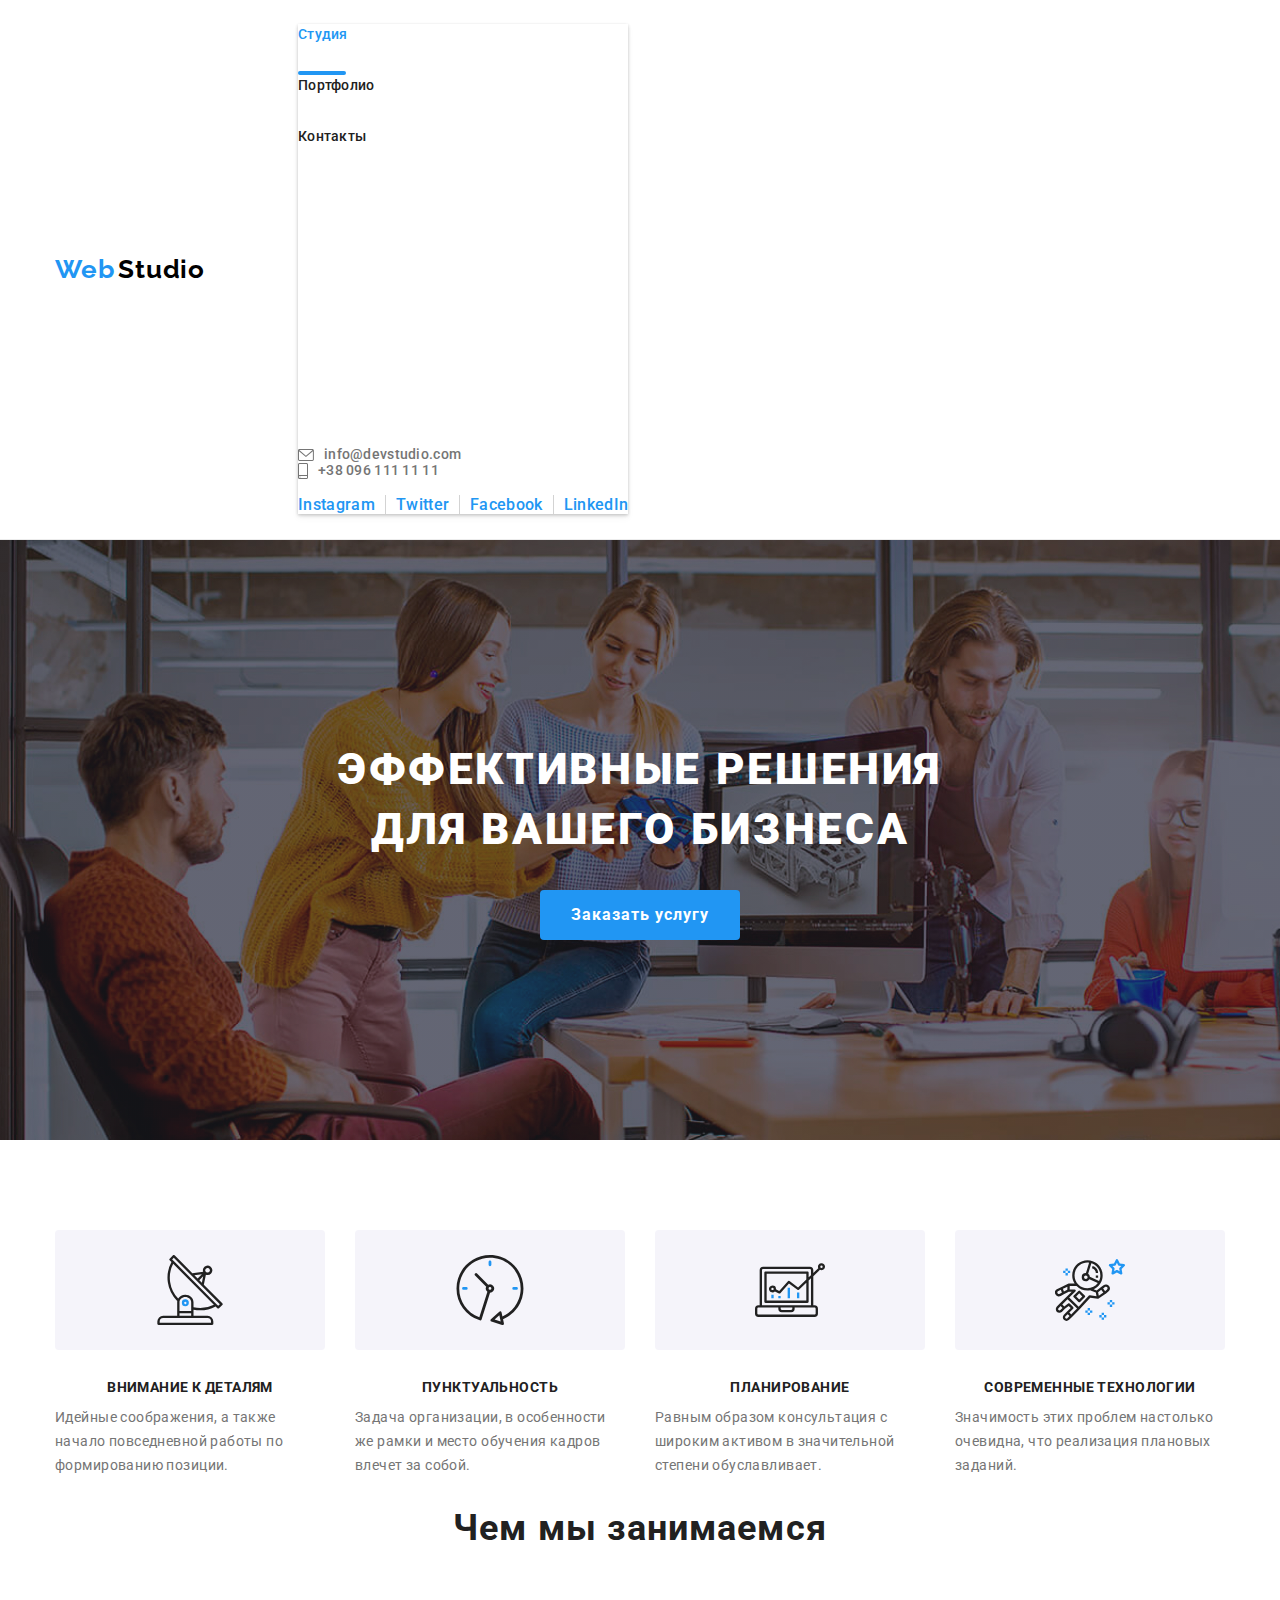
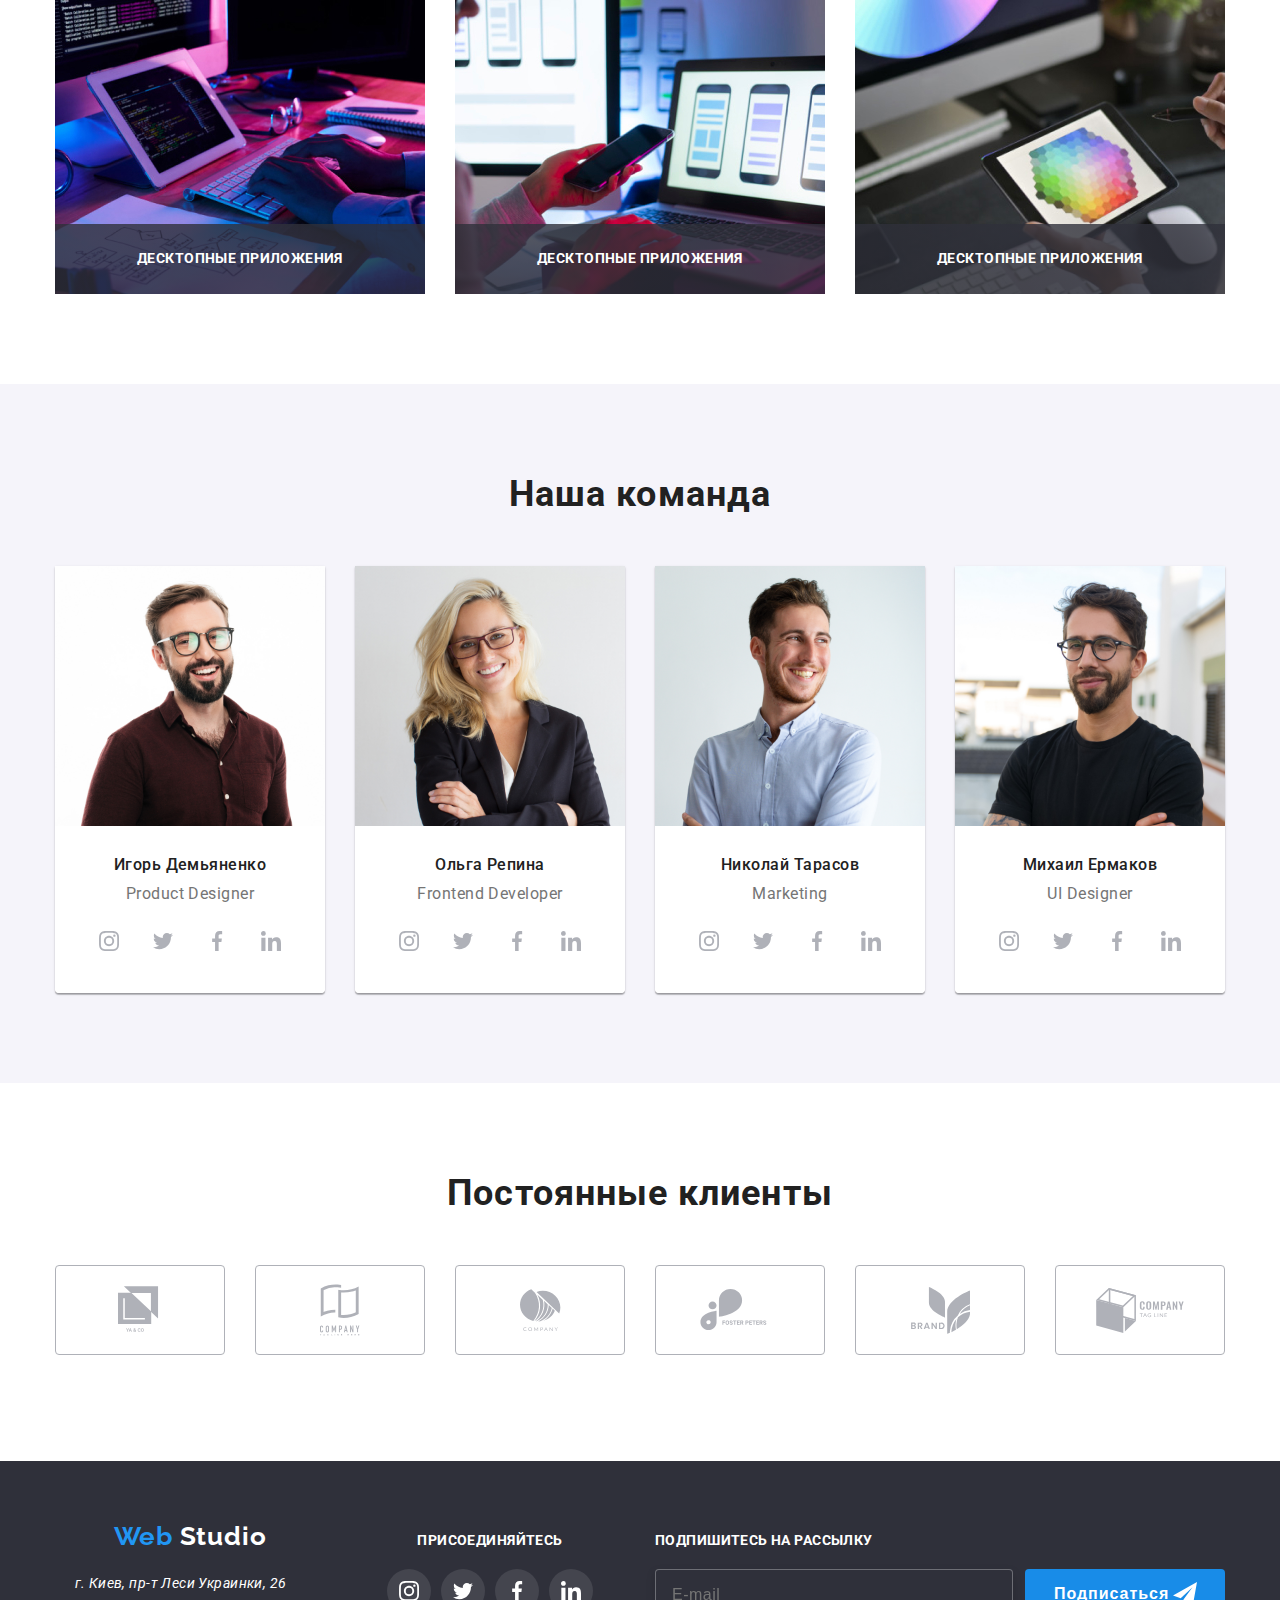
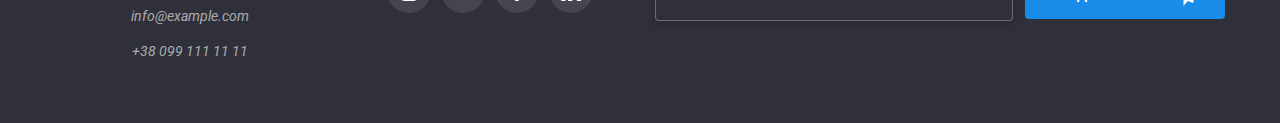
==== commit 143c41b7: "heder-12" ====
--- a/index.html
+++ b/index.html
@@ -29,60 +29,68 @@
             <nav class="nav">
 
                 <a href="./index.html" class="logo-decor"> <span class="logo-decor__start" >Web</span> <span class="logo-decor__end">Studio</span> </a>
-
-                <ul class="menu list menu--desctop ">
-
-                    <li class="menu__item"> <a class="menu__link-title-text header-line__link-title-studio  menu__link--active " href="./index.html" >Студия</a> </li>
-
-                    <li class="menu__item"> <a class="menu__link-title-text header-line__link-std-icon" href="./portfolio.html">Портфолио</a></li>
-
-                    <li class="menu__item"> <a class="menu__link-title-text header-line__link-contacts-icon" href="">Контакты</a> </li>
-
-                </ul>
-
+                
+                <button type="button" class="menu-button is-open" aria-expanded="false" arial-controls="menu-container"
+                    data-menu-button>
+                    <svg width="40" height="40" class="menu-button__icon" aria-label="Переключатель мобильного меню">
+                        <use class=" menu-button__icon-menu" href="./images/sprite.svg#icon-menu-close"></use>
+                        <use class="menu-button__icon-close" href="./images/sprite.svg#icon-menu"></use>
+                    </svg>
+                
+                </button>
+                
+                <div class="menu-container menu-desctop " id="menu-container" data-menu>
+                    <ul class="menu list menu--desctop ">
+
+                        <li class="menu__item"> <a class="menu__link-title-text header-line__link-title-studio  menu__link--active " href="./index.html" >Студия</a> </li>
+
+                        <li class="menu__item"> <a class="menu__link-title-text header-line__link-std-icon" href="./portfolio.html">Портфолио</a></li>
+
+                        <li class="menu__item"> <a class="menu__link-title-text header-line__link-contacts-icon" href="">Контакты</a> </li>
+
+                    </ul>
+                
+                    <div class="container-nav__contacts">
+                        <ul class="list contacts container-nav__list">
+                    
+                            <li class="item contacts__item ">
+                    
+                                <a class="link-mail" href="mailto:nfo@devstudio.com">
+                    
+                                    <svg class="link-mail__icon">
+                    
+                                        <use href="./images/sprite.svg#icon-envelope"></use>
+                    
+                                    </svg>
+                    
+                                    info@devstudio.com</a>
+                    
+                            </li>
+                    
+                            <li class="item  contacts__item ">
+                    
+                                <a class="link-phone" href="tel:+380961111111">
+                    
+                                    <svg class="link-phone__icon">
+                    
+                                        <use href="./images/sprite.svg#smartphone"></use>
+                    
+                                    </svg>
+                    
+                                    +38 096 111 11 11</a>
+                    
+                            </li>
+                        </ul>
+                    </div>
+                    <ul class="header-social">
+                        <li class="header-social__item"><a class="header-social__link " href="./index.html">Instagram</a></li>
+                        <li class="header-social__item"><a class="header-social__link " href="./index.html">Twitter</a></li>
+                        <li class="header-social__item"><a class="header-social__link " href="./index.html">Facebook</a></li>
+                        <li class="header-social__item"><a class="header-social__link " href="./index.html">LinkedIn</a></li>
+                    </ul>
+                </div>
             </nav>
-
-            <div class="container-nav__contacts">
-                <ul class="list contacts container-nav__contacts">
-                
-                    <li class="item contacts__item ">
-                
-                        <a class="link-mail" href="mailto:nfo@devstudio.com">
-                
-                            <svg class="link-mail__icon">
-                
-                                <use href="./images/sprite.svg#icon-envelope"></use>
-                
-                            </svg>
-                
-                            info@devstudio.com</a>
-                
-                    </li>
-                
-                    <li class="item  contacts__item ">
-                
-                        <a class="link-phone" href="tel:+380961111111">
-                
-                            <svg class="link-phone__icon">
-                
-                                <use href="./images/sprite.svg#smartphone"></use>
-                
-                            </svg>
-                
-                            +38 096 111 11 11</a>
-                
-                    </li>
-                </ul>
-            </div>
-            
-              
-            <button type="button" class="menu-button is-open" aria-expanded="false" data-menu-button >
-                <svg width="40" height="40"  class="menu-button__icon" aria-label="Переключатель мобильного меню">
-                    <use class="menu-button__icon-close"  href="./images/sprite.svg#icon-menu-close" ></use>
-                    <use class="menu-button__icon-menu"  href="./images/sprite.svg#icon-menu"></use>
-                </svg>
-
-            </button>
+               
         </div>
 
     </header>
--- a/CSS/main.min.css
+++ b/CSS/main.min.css
@@ -1,2 +1,2 @@
-html{box-sizing:border-box}body{font-family:'Roboto', sans-serif;font-style:normal;font-weight:400;color:#757575;margin:0}*,*::after,*::before{box-sizing:inherit}h1,h2,h3,p{margin-top:0}.list{list-style:none;margin-left:0px;margin-top:0px;padding-left:0px}li{list-style:none}img{display:block;max-width:100%;height:auto}.clients{display:flex;flex-wrap:wrap;margin-top:-30px;margin-left:-30px}.clients__item-company{flex-basis:calc(100% - 30px * var(--grid-set) / var(--grid-set));margin-left:30px;margin-top:30px}:root{--text-general-top: 'Roboto', sans-serif;--prymory-text-color: #757575;--title-text-color: #212121;--whiet-text-color: #ffffff;--hover-focus-color: #2196f3;--black-text-color: #000000;--background-fone: #2f303a;--grid-set: 2;--transition-transform: transform 250ms cubic-bezier(0.4, 0, 0.2, 1);--transition-oll: 250ms cubic-bezier(0.4, 0, 0.2, 1)}.visually-hidden{position:absolute !important;clip:rect(1px 1px 1px 1px);clip:rect(1px, 1px, 1px, 1px);padding:0 !important;border:0 !important;height:1px !important;width:1px !important;overflow:hidden}.container{width:100%;padding-left:15px;padding-right:15px;padding-top:60px;padding-bottom:60px;margin-left:auto;margin-right:auto}@media screen and (min-width: 480px){.container{max-width:480px}}@media screen and (min-width: 768px){.container{max-width:768px}}@media screen and (min-width: 1200px){.container{max-width:1200px;padding-top:90px;padding-bottom:90px}}.header--line{position:relative;background-color:#ffffff;border-bottom:1px solid #ececec}.container-nav{display:flex;align-items:baseline;justify-content:space-between;padding-top:24px;padding-bottom:25px}.nav{display:flex;align-items:center}@media screen and (max-width: 767.98px){.menu-button{display:inline-flex;border:none;margin:0;padding:0;background-color:transparent}.menu-button__icon-close{display:none}.menu-button__icon{position:relative;display:flex;justify-content:center;align-items:center}.menu-button__icon-close{position:absolute}.menu-button.is-open .menu-button__icon-close{display:block}.menu-button.is-open .menu-button__icon-menu{display:none}}@media screen and (min-width: 768px){.menu-button{display:none}.menu-button__icon-close{display:none}.menu-button__icon-menu{display:none}}.menu{display:flex;margin-bottom:0px}.menu__item:not(:last-child){margin-right:50px}@media screen and (max-width: 767.98px){.menu .menu__item{display:none}}.menu__link-title-text:hover,.menu__link-title-text:focus{color:var(--hover-focus-color)}.menu__link-title-text{padding-top:20px;padding-bottom:31px;font-weight:500;font-size:14px;line-height:1.14;letter-spacing:0.02em;text-decoration:none;color:var(--title-text-color)}.menu__link--active{color:var(--hover-focus-color)}.logo-decor__start,.logo-decor__end{font-family:'Raleway', sans-serif;font-style:normal;font-weight:700;font-size:26px;line-height:1.2;letter-spacing:0.03em}.logo-decor{display:block;text-decoration:none;margin-right:93px}.logo-decor__start{color:var(--hover-focus-color)}.logo-decor__end{color:var(--black-text-color)}@media screen and (min-width: 768px){.header-line__link-title-studio::after{display:flex;position:absolute;background-image:url(../images/heder_std.svg);content:'';width:48px;height:4px;margin-top:28px}.header-line__link-contacts-icon::after{display:flex;position:absolute;background-image:url(../images/heder_contacts.svg);content:'';width:68px;height:4px;margin-top:28px;transform:scaleX(0);transition:var(--transition-transform)}.header-line__link-std-icon::after{display:flex;position:absolute;background-image:url(../images/heder_portfolio.svg);content:'';width:77px;height:4px;margin-top:28px;transform:scaleX(0);transition:var(--transition-transform)}.header-line__link-prt-std-icon:hover:after,.header-line__link-prt-std-icon:focus:after,.header-line__link-contacts-icon:hover:after,.header-line__link-contacts-icon:focus:after,.header-line__link-std-icon:hover:after,.header-line__link-std-icon:focus:after{transform:scaleX(1)}.header-line__link-portfolio-icon::after{display:flex;position:absolute;background-image:url(../images/heder_portfolio.svg);content:'';width:77px;height:4px;margin-top:28px}.header-line__link-prt-std-icon::after{display:flex;position:absolute;background-image:url(../images/heder_std.svg);content:'';width:48px;height:4px;margin-top:28px;transform:scaleX(0);transition:var(--transition-transform)}}@media screen and (min-width: 1200px){.header-line__link-title-studio::after{display:flex;position:absolute;background-image:url(../images/heder_std.svg);content:'';width:48px;height:4px;margin-top:28px}.header-line__link-contacts-icon::after{display:flex;position:absolute;background-image:url(../images/heder_contacts.svg);content:'';width:68px;height:4px;margin-top:28px;transform:scaleX(0);transition:var(--transition-transform)}.header-line__link-std-icon::after{display:flex;position:absolute;background-image:url(../images/heder_portfolio.svg);content:'';width:77px;height:4px;margin-top:28px;transform:scaleX(0);transition:var(--transition-transform)}.header-line__link-prt-std-icon:hover:after,.header-line__link-prt-std-icon:focus:after,.header-line__link-contacts-icon:hover:after,.header-line__link-contacts-icon:focus:after,.header-line__link-std-icon:hover:after,.header-line__link-std-icon:focus:after{transform:scaleX(1)}.header-line__link-portfolio-icon::after{display:flex;position:absolute;background-image:url(../images/heder_portfolio.svg);content:'';width:77px;height:4px;margin-top:28px}.header-line__link-prt-std-icon::after{display:flex;position:absolute;background-image:url(../images/heder_std.svg);content:'';width:48px;height:4px;margin-top:28px;transform:scaleX(0);transition:var(--transition-transform)}}.contacts{display:flex;align-items:center;margin-bottom:0px;height:16px}.contacts__item:not(:last-child){margin-right:50px}@media screen and (max-width: 1199.89px){.link-phone,.link-mail{padding-top:10px;padding-bottom:10px;font-weight:500;font-size:14px;line-height:1.14;text-decoration:none;color:var(--prymory-text-color);transition:color var(--transition-oll)}}.link-phone,.link-mail{padding-top:20px;padding-bottom:20px;font-weight:500;font-size:14px;line-height:1.14;text-decoration:none;color:var(--prymory-text-color);transition:color var(--transition-oll)}.link-phone{display:flex;align-items:center;width:100%;padding-top:10px;padding-bottom:10px}.link-phone:hover,.link-phone:focus{color:var(--hover-focus-color)}@media screen and (min-width: 1200px){.link-mail{display:flex;align-items:center;width:100%}}.link-mail{display:flex;align-items:center;width:100%;padding-top:10px;padding-bottom:10px}.link-mail:hover,.link-mail:focus{color:var(--hover-focus-color)}.link-mail__icon{width:16px;height:12px;margin-right:10px;background-color:#ffffff;fill:currentColor}.link-phone__icon{width:10px;height:16px;margin-right:10px;background-color:#ffffff;fill:currentColor}.title-hero{margin-bottom:30px;font-weight:900;font-size:26px;line-height:1.62;letter-spacing:0.06em;text-transform:uppercase;color:#ffffff;color:var(--whiet-text-color)}@media screen and (min-width: 1200px){.title-hero{max-width:1600px;font-size:44px;line-height:1.36;letter-spacing:0.06em;text-transform:uppercase;color:var(--whiet-text-color);text-align:center}}.title-hero-section{padding-top:118px;margin-left:auto;margin-right:auto;background-color:#c4c4c4;background-size:cover;background-repeat:no-repeat}@media screen and (max-width: 480px){.title-hero-section{background-image:linear-gradient(to right, rgba(47,48,58,0.4), rgba(47,48,58,0.4)),url(../images/mobile/hero_img@1x.jpg)}}@media screen and (max-width: 480px) and (min-device-pixel-ratio: 2), screen and (max-width: 480px) and (min-resolution: 192dpi), screen and (max-width: 480px) and (min-resolution: 2dppx){.title-hero-section{background-image:linear-gradient(to right, rgba(47,48,58,0.4), rgba(47,48,58,0.4)),url(../images/mobile/hero_img@2x.jpg)}}@media screen and (max-width: 480px) and (min-device-pixel-ratio: 3), screen and (max-width: 480px) and (min-resolution: 288dpi), screen and (max-width: 480px) and (min-resolution: 3dppx){.title-hero-section{background-image:linear-gradient(to right, rgba(47,48,58,0.4), rgba(47,48,58,0.4)),url(../images/mobile/hero_img@3x.jpg)}}@media screen and (min-width: 481px) and (max-width: 767px){.title-hero-section{width:480px;height:400px;background-image:linear-gradient(to right, rgba(47,48,58,0.4), rgba(47,48,58,0.4)),url(../images/mobile/hero_img@1x.jpg)}}@media screen and (min-width: 481px) and (max-width: 767px) and (min-device-pixel-ratio: 2), screen and (min-width: 481px) and (max-width: 767px) and (min-resolution: 192dpi), screen and (min-width: 481px) and (max-width: 767px) and (min-resolution: 2dppx){.title-hero-section{background-image:linear-gradient(to right, rgba(47,48,58,0.4), rgba(47,48,58,0.4)),url(../images/mobile/hero_img@2x.jpg)}}@media screen and (min-width: 481px) and (max-width: 767px) and (min-device-pixel-ratio: 3), screen and (min-width: 481px) and (max-width: 767px) and (min-resolution: 288dpi), screen and (min-width: 481px) and (max-width: 767px) and (min-resolution: 3dppx){.title-hero-section{background-image:linear-gradient(to right, rgba(47,48,58,0.4), rgba(47,48,58,0.4)),url(../images/mobile/hero_img@3x.jpg)}}@media screen and (min-width: 768px) and (max-width: 1199px){.title-hero-section{max-width:768px;height:400px;background-image:linear-gradient(to right, rgba(47,48,58,0.4), rgba(47,48,58,0.4)),url(../images/tablets/hero_img@1x.jpg)}}@media screen and (min-width: 768px) and (max-width: 1199px) and (min-device-pixel-ratio: 2), screen and (min-width: 768px) and (max-width: 1199px) and (min-resolution: 192dpi), screen and (min-width: 768px) and (max-width: 1199px) and (min-resolution: 2dppx){.title-hero-section{background-image:linear-gradient(to right, rgba(47,48,58,0.4), rgba(47,48,58,0.4)),url(../images/tablets/hero_img@2x.jpg)}}@media screen and (min-width: 1200px){.title-hero-section{padding-top:200px;height:600px;max-width:1600px;background-image:linear-gradient(to right, rgba(47,48,58,0.4), rgba(47,48,58,0.4)),url(../images/desctop/hero_img@1x.jpg)}}@media screen and (min-width: 1200px) and (min-device-pixel-ratio: 2), screen and (min-width: 1200px) and (min-resolution: 192dpi), screen and (min-width: 1200px) and (min-resolution: 2dppx){.title-hero-section{background-image:linear-gradient(to right, rgba(47,48,58,0.4), rgba(47,48,58,0.4)),url(../images/desctop/hero_img@2x.jpg)}}.container-hero{text-align:center}.btn{width:200px;height:50px;left:700px;top:430px;background:#2196f3;cursor:pointer;margin-bottom:106px;border-radius:4px;font-family:inherit;font-weight:700;font-size:16px;line-height:1.87;align-items:center;text-align:center;letter-spacing:0.06em;color:var(--whiet-text-color);border:0;transition:box-shadow var(--transition-oll),background var(--transition-oll)}.btn:hover,.btn:focus{box-shadow:0px 4px 4px rgba(0,0,0,0.15);background:#188ce8}.backdrop{position:fixed;z-index:3;top:0;left:0;width:100%;height:100%;background-color:rgba(0,0,0,0.2);transition:opacity var(--transition-oll)}.backdrop.is-hidden{opacity:0;pointer-events:none}.modal{position:absolute;top:50%;left:50%;transform:translate(-50%, -50%);min-height:609px;max-width:450px;padding:40px 39px 15px 41px;background-color:#ffffff}@media screen and (min-width: 1200px){.modal{min-height:581px;min-width:528px}}.btn-modal{position:absolute;padding:0;top:8px;right:8px;width:30px;height:30px;border-radius:50%;background:#ffffff;border:1px solid rgba(0,0,0,0.1);transition:border var(--transition-oll);cursor:pointer}.btn-modal-close__icon{position:absolute;margin-right:0px;width:18px;height:18px;top:50%;left:50%;transform:translate(-50%, -50%);fill:currentColor;transition:fill var(--transition-oll)}.btn-modal:hover .btn-modal-close__icon,.btn-modal:focus .btn-modal-close__icon{fill:var(--hover-focus-color)}.form{width:100%}.form__modal-title{display:block;max-width:370px;font-weight:700;font-size:20px;line-height:1.15;text-align:center;letter-spacing:0.03em;color:#212121;margin-bottom:12px}@media screen and (min-width: 1200px){.form__modal-title{min-width:448px}}.form__label-name{display:block;margin-bottom:4px;font-size:12px;line-height:1.16;letter-spacing:0.01em;text-align:start}.form__field{max-width:370px;margin-bottom:18px;position:relative}@media screen and (min-width: 1200px){.form__field{max-width:448px;margin-bottom:18px;position:relative}}.form__input{width:370px;padding:11px 11px 11px 42px;border-radius:4px;outline:1px solid rgba(33,33,33,0);border:1px solid rgba(33,33,33,0.2);transition:fill var(--transition-oll);color:var(--prymory-text-color);font-size:14px;line-height:1.14;letter-spacing:0.01em}.form__input:focus{border:1px solid #2196f3;border-radius:4px;color:var(--prymory-text-color);font-size:14px;line-height:1.14;letter-spacing:0.01em}@media screen and (max-width: 1199.89px){.form__input{width:100%}}@media screen and (min-width: 1200px){.form__input{width:100%;padding:12px 12px 12px 42px}}.form__input:focus ~ .form__icon{fill:var(--hover-focus-color)}.form__icon{position:absolute;left:12px;bottom:12px;width:18px;height:18px;fill:inherit}input:focus .form__icon{fill:#188ce8}.form__textarea{border-radius:4px;outline:1px solid rgba(33,33,33,0);border:1px solid rgba(33,33,33,0.2);width:100%;resize:none;color:inherit;padding:12px 16px;color:inherit;font-size:14px;line-height:1.14;letter-spacing:0.01em}.form__textarea:focus{border:1px solid #2196f3;border-radius:4px}textarea::placeholder{font-size:14px;line-height:1.14;letter-spacing:0.01em;color:rgba(117,117,117,0.5)}.form__link-dec-condition{font-size:12px;line-height:1.16;letter-spacing:0.03em;text-decoration-line:underline;color:#2196f3}@media screen and (min-width: 1200px){.form__link-dec-condition{font-size:14px;line-height:1.71}}.form__link-dec-condition:focus{outline-color:var(--hover-focus-color)}.form__label-name-condition{padding-left:20px;font-size:12px;line-height:1.16;letter-spacing:0.03em}@media screen and (min-width: 1200px){.form__label-name-condition{padding-left:20px;font-size:14px;line-height:1.71}}.form-field-condition{display:inline-flex;align-items:baseline;justify-content:center;margin-bottom:30px;width:100%;padding:0}@media screen and (min-width: 480px){.form-field-condition{min-width:370px}}@media screen and (min-width: 1200px){.form-field-condition{min-width:435px}}.form__checkbox{-webkit-appearance:none;-moz-appearance:none;appearance:none}.form__icon-checkbox--on{position:absolute;top:2px;left:0;width:18px;height:18px;border-radius:2px;opacity:0}.form__checkbox:checked ~ .form__icon-checkbox--on{background-color:var(--hover-focus-color);opacity:1;transition:background-color var(--transition-oll);box-shadow:0px 4px 4px rgba(0,0,0,0.15)}@media screen and (min-width: 1200px){.form__icon-checkbox--on{left:7px}}.form__icon-checkbox--off{position:absolute;top:2px;left:0;width:18px;height:18px;border-radius:2px}.form__checkbox:focus:not(:checked) ~ .form__icon-checkbox--off{box-shadow:0px 4px 4px rgba(0,0,0,0.15);stroke:var(--hover-focus-color);stroke-width:2px;stroke-opacity:0.8;transition:stroke var(--transition-oll)}@media screen and (min-width: 1200px){.form__icon-checkbox--off{left:7px}}.btn-send{display:block;width:200px;height:50px;left:625px;top:707px;border:0;background-color:var(--hover-focus-color);border-radius:4px;margin-left:auto;margin-right:auto;margin-bottom:25px;padding-left:0;padding-right:0;cursor:pointer;font-weight:700;font-size:16px;line-height:1.87;color:var(--whiet-text-color);text-align:center;letter-spacing:0.06em;transition:background-color var(--transition-oll)}.btn-send:hover,.btn-send:focus{background-color:#188ce8;box-shadow:0px 4px 4px rgba(0,0,0,0.15)}.advatage__item:not(:last-child){margin-bottom:30px}@media screen and (min-width: 768px) and (max-width: 1199px){.advatage{display:flex;flex-wrap:wrap;margin-top:-30px;margin-left:-30px;margin-bottom:0}.advatage__item{flex-basis:calc(100% - 30px * var(--grid-set) / var(--grid-set));margin-left:30px;margin-top:30px;max-width:354px}.advatage{--grid-set: 2}}@media screen and (min-width: 1200px){.advatage{display:flex;flex-wrap:wrap;margin-top:-30px;margin-left:-30px;margin-bottom:0}.advatage__item{flex-basis:calc(100% - 30px * var(--grid-set) / var(--grid-set));margin-left:30px;margin-top:30px;max-width:270px}.advatage{--grid-set: 4}}@media screen and (min-width: 1200px){.advatage{--grid-set: 2}}.advatage__antena-icon::before,.advatage__cloc-icon::before,.advatage__diagram-icon::before,.advatage__astronaut-icon::before{display:block;content:'';height:120px;background-position:center;background-repeat:no-repeat;background-color:#f5f4fa;border-radius:4px;margin-bottom:30px}.advatage__antena-icon::before{background-image:url(../images/antenna.svg)}.advatage__cloc-icon::before{background-image:url(../images/clock.svg)}.advatage__diagram-icon::before{background-image:url(../images/diagram.svg)}.advatage__astronaut-icon::before{background-image:url(../images/astronaut.svg)}.advatage__title{margin-bottom:10px;font-weight:700;font-size:14px;line-height:1.14;letter-spacing:0.03em;text-transform:uppercase;color:var(--title-text-color);text-align:center}.advatage__text{margin-bottom:0px;font-size:14px;line-height:1.71;letter-spacing:0.03em;text-align:start;color:var(--prymory-text-color)}@media screen and (max-width: 1199px){.work-hiden{display:none}}.title-work{margin-bottom:50px;font-weight:700;font-size:36px;line-height:1.16;text-align:center;letter-spacing:0.03em;color:var(--title-text-color)}.links-work{display:flex;margin-bottom:0px}.links-work__item:not(:last-child){margin-right:30px}.links-work__link{display:block;position:relative;z-index:1}.links-work__bg-bottom-work{position:absolute;bottom:0;display:flex;justify-content:center;align-items:center;background-image:linear-gradient(to right, rgba(47,48,58,0.8), rgba(47,48,58,0.8));width:370px;height:70px}.link-work__title{margin-bottom:0;font-weight:700;font-size:14px;line-height:1.14;text-align:center;letter-spacing:0.03em;text-transform:uppercase;color:var(--whiet-text-color)}.section-team{width:auto;background-color:#f5f4fa}.team{margin-top:-30px;margin-left:-30px}.team__item{flex-basis:calc(100% - 30px * var(--grid-set) / var(--grid-set));margin-left:30px;margin-top:30px;max-width:450px;margin-bottom:0}.team{--grid-set: 4}@media screen and (min-width: 768px){.team{margin-bottom:0px;display:flex;flex-wrap:wrap;margin-top:-30px;margin-left:-30px}.team__item{flex-basis:calc(100% - 30px * var(--grid-set) / var(--grid-set));margin-left:30px;margin-top:30px;max-width:354px;margin-bottom:0}.team{--grid-set: 2}}@media screen and (min-width: 1200px){.team{display:flex;flex-wrap:wrap;margin-top:-30px;margin-left:-30px}.team__item{flex-basis:calc(100% - 30px * var(--grid-set) / var(--grid-set));margin-left:30px;margin-top:30px;max-width:270px;margin-bottom:0}.team{--grid-set: 4}}.team__title{font-weight:700;font-size:28px;line-height:1.78;text-align:center;letter-spacing:0.03em;color:var(--title-text-color)}@media screen and (min-width: 1200px){.team__title{margin-bottom:50px;font-weight:700;font-size:36px;line-height:1.16;text-align:center;letter-spacing:0.03em;color:var(--title-text-color)}}.team__item{box-shadow:0px 1px 3px rgba(0,0,0,0.12),0px 1px 1px rgba(0,0,0,0.14),0px 2px 1px rgba(0,0,0,0.2);border-radius:0px 0px 4px 4px}.team__title-name{margin-bottom:10px;font-weight:500;font-size:16px;line-height:1.18;text-align:center;letter-spacing:0.03em;color:var(--title-text-color)}.team__name-profession{padding-top:30px;padding-bottom:30px;background-color:#ffffff;border-radius:inherit}.team__profession{margin-bottom:0px;font-size:16px;line-height:1.18;text-align:center;letter-spacing:0.03em;color:var(--prymory-text-color);margin-bottom:16px}.social{display:flex;justify-content:center}.social__item:not(:last-child){margin-right:10px}.social__item{width:44px;height:44px;border-radius:50%}.social__icon{width:20px;height:20px}.social__link{display:flex;justify-content:center;align-items:center;width:100%;height:100%;border-radius:inherit;background-color:#ffffff;fill:#afb1b8;transform:scale(1);transition:var(--transition-transform)}.social__link:hover,.social__link:focus{fill:#ffffff;background-color:var(--hover-focus-color);transform:scale(1.15)}.clients{justify-content:center}.clients__item-company{max-width:210px;height:92px}.clients__item-company{--grid-set: 3}@media screen and (min-width: 768px){.clients{display:flex;flex-wrap:wrap;margin-top:-30px;margin-left:-30px}.clients__item-company{flex-basis:calc(100% - 30px * var(--grid-set) / var(--grid-set));margin-left:30px;margin-top:30px;max-width:226px;height:92px}.clients__item-company{--grid-set: 3}}@media screen and (min-width: 1200px){.clients{display:flex;flex-wrap:wrap;margin-top:-30px;margin-left:-30px}.clients__item-company{flex-basis:calc(100% - 30px * var(--grid-set) / var(--grid-set));margin-left:30px;margin-top:30px;max-width:170px;height:90px}.clients__item-company{--grid-set: 6}}.clients__icon-company-1{width:44.27px;height:49.23px}.clients__icon-company-2{width:40px;height:52px}.clients__icon-company-3{width:41px;height:42.6px}.clients__icon-company-4{width:79.66px;height:42.02px}.clients__icon-company-5{width:59px;height:47px}.clients__icon-company-6{width:88.48px;height:45.44px}.clients-title{margin-bottom:30px;font-weight:700;font-size:28px;line-height:1.17;text-align:center;letter-spacing:0.03em;color:var(--title-text-color)}@media screen and (min-width: 1200px){.clients-title{margin-bottom:50px;font-weight:700;font-size:36px;line-height:1.16;text-align:center;letter-spacing:0.03em;color:var(--title-text-color)}}.clients__link-company{display:flex;justify-content:center;align-items:center;width:100%;height:100%;border-radius:4px;border:1px solid #afb1b8;fill:#afb1b8;transition:fill var(--transition-oll),border var(--transition-oll)}.clients__link-company:hover,.clients__link-company:focus{fill:var(--hover-focus-color);border:1px solid var(--hover-focus-color)}.footer{width:auto;background-color:var(--background-fone);margin-top:0px}.container-footer{padding-top:60px;text-align:center;padding-bottom:60px}.group-footer{margin-bottom:60px}@media screen and (min-width: 768px){.container-footer{display:flex;flex-wrap:wrap;justify-content:space-around}.group-footer{margin-bottom:60px}}@media screen and (min-width: 1200px){.container-footer{display:flex;justify-content:space-between}.group-footer{margin:0}}@media screen and (min-width: 1200px){.ftr-block{flex-basis:calc((50% - 45px) / 2)}.ftr-block:last-child{flex-basis:calc(50% - 15px)}}.logo-footer-oll{display:block;margin-bottom:20px;font-family:'Raleway', sans-serif;font-style:normal;font-weight:700;font-size:26px;line-height:1.2;letter-spacing:0.03em;text-decoration:none;text-align:center}.logo-footer{color:var(--whiet-text-color)}.title-ftr-adrs{display:inline-block;width:231px}.footer-contacts__link-phone-footer,.footer-contacts__link-mail-footer{font-weight:normal;font-size:14px;line-height:24px;color:rgba(255,255,255,0.6);text-decoration:none;transition:color var(--transition-oll)}.link-adr-footer{display:inline-flex;width:231px;margin-bottom:8px;font-size:14px;line-height:1.71;letter-spacing:0.03em;color:var(--whiet-text-color);text-decoration:none;transition:color var(--transition-oll)}.footer-contacts{display:block;margin-bottom:0px;width:231px;margin-right:0}.footer-contacts__link-phone-footer:hover,.footer-contacts__link-phone-footer:focus,.footer-contacts__link-mail-footer:hover,.footer-contacts__link-mail-footer:focus{color:var(--hover-focus-color)}.footer-contacts__item:not(:last-child){margin-bottom:11px}.link-adr-footer:hover,.link-adr-footer:focus{color:var(--hover-focus-color)}.title-link-ftr{margin-bottom:20px;font-weight:700;font-size:14px;line-height:1.14;letter-spacing:0.03em;text-transform:uppercase;color:var(--whiet-text-color)}.container-social{margin-left:auto;margin-right:auto;margin-bottom:60px;padding-top:5px}@media screen and (min-width: 768px){.container-social{margin:0}}@media screen and (min-width: 1200px){.container-social{margin:0;padding-top:12px}}.footer-social{display:flex;justify-content:center;margin-bottom:0}.footer-social__item:not(:last-child){margin-right:10px}.footer-social__item{width:44px;height:44px;border-radius:50%;transform:scale(1);transition:var(--transition-transform)}.footer-social__item:hover,.footer-social__item:focus{background-color:var(--hover-focus-color);transform:scale(1.15)}.footer-social__link{display:flex;justify-content:center;align-items:center;width:100%;height:100%;border-radius:inherit;background-color:rgba(255,255,255,0.1)}.footer-social__icon{width:20px;height:20px;fill:white}.subscription-block{width:100%}.subscription-block__email{display:flex;flex-direction:column;justify-content:center;margin-bottom:20px;padding-left:16px;padding-top:15px;padding-bottom:15px;width:100%;border:1px solid rgba(255,255,255,0.3);background-color:#2f303a;filter:drop-shadow(0px 4px 4px rgba(0,0,0,0.15));border-radius:4px;font-size:16px;line-height:1.25;color:rgba(255,255,255,0.6);letter-spacing:0.03em}@media screen and (min-width: 768px){.subscription{width:100%;padding-top:5px}.subscription-block{width:100%}.subscription-block__email{display:flex;flex-direction:column;justify-content:center;margin-left:auto;margin-right:auto;margin-bottom:20px;padding-left:16px;padding-top:15px;padding-bottom:15px;max-width:450px;border:1px solid rgba(255,255,255,0.3);background-color:#2f303a;filter:drop-shadow(0px 4px 4px rgba(0,0,0,0.15));border-radius:4px;font-size:16px;line-height:1.25;color:rgba(255,255,255,0.6);letter-spacing:0.03em}}@media screen and (min-width: 1200px){.subscription{max-width:570px;padding-top:12px}.subscription-block{width:100%;display:flex}.subscription-block__email{margin-right:12px;padding-left:16px;padding-top:15px;padding-bottom:15px;width:358px}}.title-link-subscription{display:block;margin-bottom:20px;font-weight:700;font-size:14px;line-height:1.14;letter-spacing:0.03em;text-transform:uppercase;color:var(--whiet-text-color)}@media screen and (min-width: 1200px){.title-link-subscription{text-align:start}}.subsription-btn{position:relative;width:200px;height:50px;padding:0;background-color:#188ce8;padding:10px 62px 10px 29px;border-radius:4px;border:0;text-align:center;letter-spacing:0.06em;color:var(--whiet-text-color);font-weight:bold;font-size:16px;line-height:1.87;cursor:pointer;transition:background-color var(--transition-oll)}.subsription-btn:hover,.subsription-btn:focus{box-shadow:0px 4px 4px rgba(0,0,0,0.15);background-color:var(--hover-focus-color)}.subsription-btn__icon{position:absolute;top:13px;right:28px;width:24px;height:24px}
+html{box-sizing:border-box}body{font-family:'Roboto', sans-serif;font-style:normal;font-weight:400;color:#757575;margin:0}*,*::after,*::before{box-sizing:inherit}h1,h2,h3,p{margin-top:0}.list{list-style:none;margin-left:0px;margin-top:0px;padding-left:0px}li{list-style:none}img{display:block;max-width:100%;height:auto}.clients{display:flex;flex-wrap:wrap;margin-top:-30px;margin-left:-30px}.clients__item-company{flex-basis:calc(100% - 30px * var(--grid-set) / var(--grid-set));margin-left:30px;margin-top:30px}:root{--text-general-top: 'Roboto', sans-serif;--prymory-text-color: #757575;--title-text-color: #212121;--whiet-text-color: #ffffff;--hover-focus-color: #2196f3;--black-text-color: #000000;--background-fone: #2f303a;--grid-set: 2;--transition-transform: transform 250ms cubic-bezier(0.4, 0, 0.2, 1);--transition-oll: 250ms cubic-bezier(0.4, 0, 0.2, 1)}.visually-hidden{position:absolute !important;clip:rect(1px 1px 1px 1px);clip:rect(1px, 1px, 1px, 1px);padding:0 !important;border:0 !important;height:1px !important;width:1px !important;overflow:hidden}.container{width:100%;padding-left:15px;padding-right:15px;padding-top:60px;padding-bottom:60px;margin-left:auto;margin-right:auto}@media screen and (min-width: 480px){.container{max-width:480px}}@media screen and (min-width: 768px){.container{max-width:768px}}@media screen and (min-width: 1200px){.container{max-width:1200px;padding-top:90px;padding-bottom:90px}}.header--line{position:relative;background-color:#ffffff;border-bottom:1px solid #ececec}.container-nav{padding-top:16px;padding-bottom:16px}@media screen and (min-width: 786px){.container-nav{display:flex;align-items:baseline;justify-content:space-between;padding-top:21px;padding-bottom:21px}}@media screen and (min-width: 1200px){.container-nav{display:flex;align-items:center;justify-content:space-between;padding-top:24px;padding-bottom:25px}}.menu-container{background-color:#FFFFFF;box-shadow:0px 4px 8px rgba(0,0,0,0.04),0px 2px 4px rgba(0,0,0,0.08),0px 1px 3px rgba(0,0,0,0.16)}.menu-container.is-open{display:block}@media screen and (min-width: 250px) and (max-width: 479.89px){.menu-container{padding:28px 15px 28px 15px}}@media screen and (max-width: 767.89px){.menu-container{display:none;position:absolute;width:100vh;height:100vh;padding:48px 40px 48px 20px;margin-left:auto;margin-right:auto;top:0;left:0}}.container-nav__contacts{width:100%}.nav{max-width:767px;display:flex;justify-content:space-between;align-items:center}@media screen and (max-width: 767.98px){.menu-button{position:absolute;top:10px;right:30px;display:inline-flex;border:none;margin:0;padding:0;background-color:transparent}.menu-button:hover .menu-button__icon{cursor:pointer;fill:#2196F3}.menu-button__icon-close{display:none}.menu-button__icon{position:relative;display:flex;justify-content:center;align-items:center;z-index:100;transition:color var(--transition-oll)}.menu-button__icon-close{position:absolute}.menu-button.is-open .menu-button__icon-close{display:block}.menu-button.is-open .menu-button__icon-menu{display:none}}@media screen and (min-width: 768px){.menu-button{display:none}.menu-button__icon-close{display:none}.menu-button__icon-menu{display:none}}.menu{position:relative;display:inlite-flex;margin-bottom:302px}.menu__item{max-width:220px}.menu__item:not(:last-child){margin-bottom:32px}.menu__link-title-text:hover,.menu__link-title-text:focus{color:var(--hover-focus-color)}.menu__link-title-text{padding-top:20px;padding-bottom:31px;font-weight:500;font-size:40px;line-height:1.17;letter-spacing:0.02em;text-decoration:none;color:var(--title-text-color)}@media screen and (min-width: 1200px){.menu__link-title-text{padding-top:20px;padding-bottom:31px;font-size:14px;line-height:1.14}}.menu__link--active{color:var(--hover-focus-color)}.logo-decor__start,.logo-decor__end{font-family:'Raleway', sans-serif;font-style:normal;font-weight:700;font-size:26px;line-height:1.2;letter-spacing:0.03em}.logo-decor{display:block;text-decoration:none;margin:0}.logo-decor__start{color:var(--hover-focus-color)}.logo-decor__end{color:var(--black-text-color)}@media screen and (min-width: 768px){.logo-decor{margin-right:88px}}@media screen and (min-width: 1200px){.logo-decor{margin-right:93px}}@media screen and (min-width: 768px){.header-line__link-title-studio::after{display:flex;position:absolute;background-image:url(../images/heder_std.svg);content:'';width:48px;height:4px;margin-top:28px}.header-line__link-contacts-icon::after{display:flex;position:absolute;z-index:634453;background-image:url(../images/heder_contacts.svg);content:'';width:68px;height:4px;margin-top:28px;transform:scaleX(0);transition:var(--transition-transform)}.header-line__link-std-icon::after{display:flex;position:absolute;background-image:url(../images/heder_portfolio.svg);content:'';width:77px;height:4px;margin-top:28px;transform:scaleX(0);transition:var(--transition-transform)}.header-line__link-prt-std-icon:hover:after,.header-line__link-prt-std-icon:focus:after,.header-line__link-contacts-icon:hover:after,.header-line__link-contacts-icon:focus:after,.header-line__link-std-icon:hover:after,.header-line__link-std-icon:focus:after{transform:scaleX(1)}.header-line__link-portfolio-icon::after{display:flex;position:absolute;background-image:url(../images/heder_portfolio.svg);content:'';width:77px;height:4px;margin-top:28px}.header-line__link-prt-std-icon::after{display:flex;position:absolute;background-image:url(../images/heder_std.svg);content:'';width:48px;height:4px;margin-top:28px;transform:scaleX(0);transition:var(--transition-transform)}}@media screen and (min-width: 1200px){.header-line__link-title-studio::after{display:flex;position:absolute;background-image:url(../images/heder_std.svg);content:'';width:48px;height:4px;margin-top:28px}.header-line__link-contacts-icon::after{display:flex;position:absolute;background-image:url(../images/heder_contacts.svg);content:'';width:68px;height:4px;margin-top:28px;transform:scaleX(0);transition:var(--transition-transform)}.header-line__link-std-icon::after{display:flex;position:absolute;background-image:url(../images/heder_portfolio.svg);content:'';width:77px;height:4px;margin-top:28px;transform:scaleX(0);transition:var(--transition-transform)}.header-line__link-prt-std-icon:hover:after,.header-line__link-prt-std-icon:focus:after,.header-line__link-contacts-icon:hover:after,.header-line__link-contacts-icon:focus:after,.header-line__link-std-icon:hover:after,.header-line__link-std-icon:focus:after{transform:scaleX(1)}.header-line__link-portfolio-icon::after{display:flex;position:absolute;background-image:url(../images/heder_portfolio.svg);content:'';width:77px;height:4px;margin-top:28px}.header-line__link-prt-std-icon::after{display:flex;position:absolute;background-image:url(../images/heder_std.svg);content:'';width:48px;height:4px;margin-top:28px;transform:scaleX(0);transition:var(--transition-transform)}}@media screen and (max-width: 767.89px){.contacts{display:inline-flex;flex-direction:column-reverse;margin-bottom:64px;max-width:300px}.contacts__item:not(:first-child){margin-bottom:32px}.contacts__item{max-width:300px}}@media screen and (min-width: 768px){__item:not(:last-child){margin-right:50px}}.link-phone,.link-mail{display:flex;align-items:center;width:100%;padding-top:10px;padding-bottom:10px}.link-phone{padding:0;font-weight:500;font-size:28px;line-height:1.17;letter-spacing:0.02em;text-decoration:none;color:var(--hover-focus-color);transition:color var(--transition-oll)}@media screen and (min-width: 480px){.link-phone{font-weight:500;font-size:34px;line-height:1.17}}@media screen and (min-width: 768px){.link-phone{color:var(--prymory-text-color);font-size:14px;line-height:1.14}}@media screen and (min-width: 768px){.link-phone:hover,.link-phone:focus{color:var(--hover-focus-color)}}@media screen and (min-width: 1200px){.link-mail{display:flex;align-items:center;width:100%}}.link-mail{padding:0;font-weight:500;font-size:24px;line-height:1.16;letter-spacing:0.02em;text-decoration:none;color:var(--prymory-text-color)}@media screen and (min-width: 768px){.link-mail{font-size:14px;line-height:1.14}}.link-mail:hover,.link-mail:focus{color:var(--hover-focus-color)}.link-mail__icon{width:16px;height:12px;margin-right:10px;background-color:#ffffff;fill:currentColor}@media screen and (max-width: 767.89px){.link-mail__icon{display:none}}.link-phone__icon{width:10px;height:16px;margin-right:10px;background-color:#ffffff;fill:currentColor}@media screen and (max-width: 767.89px){.link-phone__icon{display:none}}.header-social{display:inline-flex;justify-content:start;padding:0;margin:0;max-width:360px}.header-social__item:not(:last-child){border-right:1px solid rgba(33,33,33,0.2)}@media screen and (min-width: 320px){.header-social__item:not(:last-child){margin-right:2px;padding-right:2px}}@media screen and (min-width: 480px){.header-social__item:not(:last-child){margin-right:10px;padding-right:10px}}.header-social__link{font-weight:500;font-size:18px;line-height:1.22;letter-spacing:0.02em;text-decoration:none;color:#2196F3}@media screen and (min-width: 320px){.header-social__link{font-size:16px;line-height:1.22}}.title-hero{margin-bottom:30px;font-weight:900;font-size:26px;line-height:1.62;letter-spacing:0.06em;text-transform:uppercase;color:#ffffff;color:var(--whiet-text-color)}@media screen and (min-width: 1200px){.title-hero{max-width:1600px;font-size:44px;line-height:1.36;letter-spacing:0.06em;text-transform:uppercase;color:var(--whiet-text-color);text-align:center}}.title-hero-section{padding-top:118px;margin-left:auto;margin-right:auto;background-color:#c4c4c4;background-size:cover;background-repeat:no-repeat}@media screen and (max-width: 480px){.title-hero-section{background-image:linear-gradient(to right, rgba(47,48,58,0.4), rgba(47,48,58,0.4)),url(../images/mobile/hero_img@1x.jpg)}}@media screen and (max-width: 480px) and (min-device-pixel-ratio: 2), screen and (max-width: 480px) and (min-resolution: 192dpi), screen and (max-width: 480px) and (min-resolution: 2dppx){.title-hero-section{background-image:linear-gradient(to right, rgba(47,48,58,0.4), rgba(47,48,58,0.4)),url(../images/mobile/hero_img@2x.jpg)}}@media screen and (max-width: 480px) and (min-device-pixel-ratio: 3), screen and (max-width: 480px) and (min-resolution: 288dpi), screen and (max-width: 480px) and (min-resolution: 3dppx){.title-hero-section{background-image:linear-gradient(to right, rgba(47,48,58,0.4), rgba(47,48,58,0.4)),url(../images/mobile/hero_img@3x.jpg)}}@media screen and (min-width: 481px) and (max-width: 767px){.title-hero-section{width:480px;height:400px;background-image:linear-gradient(to right, rgba(47,48,58,0.4), rgba(47,48,58,0.4)),url(../images/mobile/hero_img@1x.jpg)}}@media screen and (min-width: 481px) and (max-width: 767px) and (min-device-pixel-ratio: 2), screen and (min-width: 481px) and (max-width: 767px) and (min-resolution: 192dpi), screen and (min-width: 481px) and (max-width: 767px) and (min-resolution: 2dppx){.title-hero-section{background-image:linear-gradient(to right, rgba(47,48,58,0.4), rgba(47,48,58,0.4)),url(../images/mobile/hero_img@2x.jpg)}}@media screen and (min-width: 481px) and (max-width: 767px) and (min-device-pixel-ratio: 3), screen and (min-width: 481px) and (max-width: 767px) and (min-resolution: 288dpi), screen and (min-width: 481px) and (max-width: 767px) and (min-resolution: 3dppx){.title-hero-section{background-image:linear-gradient(to right, rgba(47,48,58,0.4), rgba(47,48,58,0.4)),url(../images/mobile/hero_img@3x.jpg)}}@media screen and (min-width: 768px) and (max-width: 1199px){.title-hero-section{max-width:768px;height:400px;background-image:linear-gradient(to right, rgba(47,48,58,0.4), rgba(47,48,58,0.4)),url(../images/tablets/hero_img@1x.jpg)}}@media screen and (min-width: 768px) and (max-width: 1199px) and (min-device-pixel-ratio: 2), screen and (min-width: 768px) and (max-width: 1199px) and (min-resolution: 192dpi), screen and (min-width: 768px) and (max-width: 1199px) and (min-resolution: 2dppx){.title-hero-section{background-image:linear-gradient(to right, rgba(47,48,58,0.4), rgba(47,48,58,0.4)),url(../images/tablets/hero_img@2x.jpg)}}@media screen and (min-width: 1200px){.title-hero-section{padding-top:200px;height:600px;max-width:1600px;background-image:linear-gradient(to right, rgba(47,48,58,0.4), rgba(47,48,58,0.4)),url(../images/desctop/hero_img@1x.jpg)}}@media screen and (min-width: 1200px) and (min-device-pixel-ratio: 2), screen and (min-width: 1200px) and (min-resolution: 192dpi), screen and (min-width: 1200px) and (min-resolution: 2dppx){.title-hero-section{background-image:linear-gradient(to right, rgba(47,48,58,0.4), rgba(47,48,58,0.4)),url(../images/desctop/hero_img@2x.jpg)}}.container-hero{text-align:center}.btn{width:200px;height:50px;left:700px;top:430px;background:#2196f3;cursor:pointer;margin-bottom:106px;border-radius:4px;font-family:inherit;font-weight:700;font-size:16px;line-height:1.87;align-items:center;text-align:center;letter-spacing:0.06em;color:var(--whiet-text-color);border:0;transition:box-shadow var(--transition-oll),background var(--transition-oll)}.btn:hover,.btn:focus{box-shadow:0px 4px 4px rgba(0,0,0,0.15);background:#188ce8}.backdrop{position:fixed;z-index:3;top:0;left:0;width:100%;height:100%;background-color:rgba(0,0,0,0.2);transition:opacity var(--transition-oll)}.backdrop.is-hidden{opacity:0;pointer-events:none}.modal{position:absolute;top:50%;left:50%;transform:translate(-50%, -50%);min-height:609px;max-width:450px;padding:40px 39px 15px 41px;background-color:#ffffff}@media screen and (min-width: 1200px){.modal{min-height:581px;min-width:528px}}.btn-modal{position:absolute;padding:0;top:8px;right:8px;width:30px;height:30px;border-radius:50%;background:#ffffff;border:1px solid rgba(0,0,0,0.1);transition:border var(--transition-oll);cursor:pointer}.btn-modal-close__icon{position:absolute;margin-right:0px;width:18px;height:18px;top:50%;left:50%;transform:translate(-50%, -50%);fill:currentColor;transition:fill var(--transition-oll)}.btn-modal:hover .btn-modal-close__icon,.btn-modal:focus .btn-modal-close__icon{fill:var(--hover-focus-color)}.form{width:100%}.form__modal-title{display:block;max-width:370px;font-weight:700;font-size:20px;line-height:1.15;text-align:center;letter-spacing:0.03em;color:#212121;margin-bottom:12px}@media screen and (min-width: 1200px){.form__modal-title{min-width:448px}}.form__label-name{display:block;margin-bottom:4px;font-size:12px;line-height:1.16;letter-spacing:0.01em;text-align:start}.form__field{max-width:370px;margin-bottom:18px;position:relative}@media screen and (min-width: 1200px){.form__field{max-width:448px;margin-bottom:18px;position:relative}}.form__input{width:370px;padding:11px 11px 11px 42px;border-radius:4px;outline:1px solid rgba(33,33,33,0);border:1px solid rgba(33,33,33,0.2);transition:fill var(--transition-oll);color:var(--prymory-text-color);font-size:14px;line-height:1.14;letter-spacing:0.01em}.form__input:focus{border:1px solid #2196f3;border-radius:4px;color:var(--prymory-text-color);font-size:14px;line-height:1.14;letter-spacing:0.01em}@media screen and (max-width: 1199.89px){.form__input{width:100%}}@media screen and (min-width: 1200px){.form__input{width:100%;padding:12px 12px 12px 42px}}.form__input:focus ~ .form__icon{fill:var(--hover-focus-color)}.form__icon{position:absolute;left:12px;bottom:12px;width:18px;height:18px;fill:inherit}input:focus .form__icon{fill:#188ce8}.form__textarea{border-radius:4px;outline:1px solid rgba(33,33,33,0);border:1px solid rgba(33,33,33,0.2);width:100%;resize:none;color:inherit;padding:12px 16px;color:inherit;font-size:14px;line-height:1.14;letter-spacing:0.01em}.form__textarea:focus{border:1px solid #2196f3;border-radius:4px}textarea::placeholder{font-size:14px;line-height:1.14;letter-spacing:0.01em;color:rgba(117,117,117,0.5)}.form__link-dec-condition{font-size:12px;line-height:1.16;letter-spacing:0.03em;text-decoration-line:underline;color:#2196f3}@media screen and (min-width: 1200px){.form__link-dec-condition{font-size:14px;line-height:1.71}}.form__link-dec-condition:focus{outline-color:var(--hover-focus-color)}.form__label-name-condition{padding-left:20px;font-size:12px;line-height:1.16;letter-spacing:0.03em}@media screen and (min-width: 1200px){.form__label-name-condition{padding-left:20px;font-size:14px;line-height:1.71}}.form-field-condition{display:inline-flex;align-items:baseline;justify-content:center;margin-bottom:30px;width:100%;padding:0}@media screen and (min-width: 480px){.form-field-condition{min-width:370px}}@media screen and (min-width: 1200px){.form-field-condition{min-width:435px}}.form__checkbox{-webkit-appearance:none;-moz-appearance:none;appearance:none}.form__icon-checkbox--on{position:absolute;top:2px;left:0;width:18px;height:18px;border-radius:2px;opacity:0}.form__checkbox:checked ~ .form__icon-checkbox--on{background-color:var(--hover-focus-color);opacity:1;transition:background-color var(--transition-oll);box-shadow:0px 4px 4px rgba(0,0,0,0.15)}@media screen and (min-width: 1200px){.form__icon-checkbox--on{left:7px}}.form__icon-checkbox--off{position:absolute;top:2px;left:0;width:18px;height:18px;border-radius:2px}.form__checkbox:focus:not(:checked) ~ .form__icon-checkbox--off{box-shadow:0px 4px 4px rgba(0,0,0,0.15);stroke:var(--hover-focus-color);stroke-width:2px;stroke-opacity:0.8;transition:stroke var(--transition-oll)}@media screen and (min-width: 1200px){.form__icon-checkbox--off{left:7px}}.btn-send{display:block;width:200px;height:50px;left:625px;top:707px;border:0;background-color:var(--hover-focus-color);border-radius:4px;margin-left:auto;margin-right:auto;margin-bottom:25px;padding-left:0;padding-right:0;cursor:pointer;font-weight:700;font-size:16px;line-height:1.87;color:var(--whiet-text-color);text-align:center;letter-spacing:0.06em;transition:background-color var(--transition-oll)}.btn-send:hover,.btn-send:focus{background-color:#188ce8;box-shadow:0px 4px 4px rgba(0,0,0,0.15)}.advatage__item:not(:last-child){margin-bottom:30px}@media screen and (min-width: 768px) and (max-width: 1199px){.advatage{display:flex;flex-wrap:wrap;margin-top:-30px;margin-left:-30px;margin-bottom:0}.advatage__item{flex-basis:calc(100% - 30px * var(--grid-set) / var(--grid-set));margin-left:30px;margin-top:30px;max-width:354px}.advatage{--grid-set: 2}}@media screen and (min-width: 1200px){.advatage{display:flex;flex-wrap:wrap;margin-top:-30px;margin-left:-30px;margin-bottom:0}.advatage__item{flex-basis:calc(100% - 30px * var(--grid-set) / var(--grid-set));margin-left:30px;margin-top:30px;max-width:270px}.advatage{--grid-set: 4}}@media screen and (min-width: 1200px){.advatage{--grid-set: 2}}.advatage__antena-icon::before,.advatage__cloc-icon::before,.advatage__diagram-icon::before,.advatage__astronaut-icon::before{display:block;content:'';height:120px;background-position:center;background-repeat:no-repeat;background-color:#f5f4fa;border-radius:4px;margin-bottom:30px}.advatage__antena-icon::before{background-image:url(../images/antenna.svg)}.advatage__cloc-icon::before{background-image:url(../images/clock.svg)}.advatage__diagram-icon::before{background-image:url(../images/diagram.svg)}.advatage__astronaut-icon::before{background-image:url(../images/astronaut.svg)}.advatage__title{margin-bottom:10px;font-weight:700;font-size:14px;line-height:1.14;letter-spacing:0.03em;text-transform:uppercase;color:var(--title-text-color);text-align:center}.advatage__text{margin-bottom:0px;font-size:14px;line-height:1.71;letter-spacing:0.03em;text-align:start;color:var(--prymory-text-color)}@media screen and (max-width: 1199px){.work-hiden{display:none}}.title-work{margin-bottom:50px;font-weight:700;font-size:36px;line-height:1.16;text-align:center;letter-spacing:0.03em;color:var(--title-text-color)}.links-work{display:flex;margin-bottom:0px}.links-work__item:not(:last-child){margin-right:30px}.links-work__link{display:block;position:relative;z-index:1}.links-work__bg-bottom-work{position:absolute;bottom:0;display:flex;justify-content:center;align-items:center;background-image:linear-gradient(to right, rgba(47,48,58,0.8), rgba(47,48,58,0.8));width:370px;height:70px}.link-work__title{margin-bottom:0;font-weight:700;font-size:14px;line-height:1.14;text-align:center;letter-spacing:0.03em;text-transform:uppercase;color:var(--whiet-text-color)}.section-team{width:auto;background-color:#f5f4fa}.team{margin-top:-30px;margin-left:-30px}.team__item{flex-basis:calc(100% - 30px * var(--grid-set) / var(--grid-set));margin-left:30px;margin-top:30px;max-width:450px;margin-bottom:0}.team{--grid-set: 4}@media screen and (min-width: 768px){.team{margin-bottom:0px;display:flex;flex-wrap:wrap;margin-top:-30px;margin-left:-30px}.team__item{flex-basis:calc(100% - 30px * var(--grid-set) / var(--grid-set));margin-left:30px;margin-top:30px;max-width:354px;margin-bottom:0}.team{--grid-set: 2}}@media screen and (min-width: 1200px){.team{display:flex;flex-wrap:wrap;margin-top:-30px;margin-left:-30px}.team__item{flex-basis:calc(100% - 30px * var(--grid-set) / var(--grid-set));margin-left:30px;margin-top:30px;max-width:270px;margin-bottom:0}.team{--grid-set: 4}}.team__title{font-weight:700;font-size:28px;line-height:1.78;text-align:center;letter-spacing:0.03em;color:var(--title-text-color)}@media screen and (min-width: 1200px){.team__title{margin-bottom:50px;font-weight:700;font-size:36px;line-height:1.16;text-align:center;letter-spacing:0.03em;color:var(--title-text-color)}}.team__item{box-shadow:0px 1px 3px rgba(0,0,0,0.12),0px 1px 1px rgba(0,0,0,0.14),0px 2px 1px rgba(0,0,0,0.2);border-radius:0px 0px 4px 4px}.team__title-name{margin-bottom:10px;font-weight:500;font-size:16px;line-height:1.18;text-align:center;letter-spacing:0.03em;color:var(--title-text-color)}.team__name-profession{padding-top:30px;padding-bottom:30px;background-color:#ffffff;border-radius:inherit}.team__profession{margin-bottom:0px;font-size:16px;line-height:1.18;text-align:center;letter-spacing:0.03em;color:var(--prymory-text-color);margin-bottom:16px}.social{display:flex;justify-content:center}.social__item:not(:last-child){margin-right:10px}.social__item{width:44px;height:44px;border-radius:50%}.social__icon{width:20px;height:20px}.social__link{display:flex;justify-content:center;align-items:center;width:100%;height:100%;border-radius:inherit;background-color:#ffffff;fill:#afb1b8;transform:scale(1);transition:var(--transition-transform)}.social__link:hover,.social__link:focus{fill:#ffffff;background-color:var(--hover-focus-color);transform:scale(1.15)}.clients{justify-content:center}.clients__item-company{max-width:210px;height:92px}.clients__item-company{--grid-set: 3}@media screen and (min-width: 768px){.clients{display:flex;flex-wrap:wrap;margin-top:-30px;margin-left:-30px}.clients__item-company{flex-basis:calc(100% - 30px * var(--grid-set) / var(--grid-set));margin-left:30px;margin-top:30px;max-width:226px;height:92px}.clients__item-company{--grid-set: 3}}@media screen and (min-width: 1200px){.clients{display:flex;flex-wrap:wrap;margin-top:-30px;margin-left:-30px}.clients__item-company{flex-basis:calc(100% - 30px * var(--grid-set) / var(--grid-set));margin-left:30px;margin-top:30px;max-width:170px;height:90px}.clients__item-company{--grid-set: 6}}.clients__icon-company-1{width:44.27px;height:49.23px}.clients__icon-company-2{width:40px;height:52px}.clients__icon-company-3{width:41px;height:42.6px}.clients__icon-company-4{width:79.66px;height:42.02px}.clients__icon-company-5{width:59px;height:47px}.clients__icon-company-6{width:88.48px;height:45.44px}.clients-title{margin-bottom:30px;font-weight:700;font-size:28px;line-height:1.17;text-align:center;letter-spacing:0.03em;color:var(--title-text-color)}@media screen and (min-width: 1200px){.clients-title{margin-bottom:50px;font-weight:700;font-size:36px;line-height:1.16;text-align:center;letter-spacing:0.03em;color:var(--title-text-color)}}.clients__link-company{display:flex;justify-content:center;align-items:center;width:100%;height:100%;border-radius:4px;border:1px solid #afb1b8;fill:#afb1b8;transition:fill var(--transition-oll),border var(--transition-oll)}.clients__link-company:hover,.clients__link-company:focus{fill:var(--hover-focus-color);border:1px solid var(--hover-focus-color)}.footer{width:auto;background-color:var(--background-fone);margin-top:0px}.container-footer{padding-top:60px;text-align:center;padding-bottom:60px}.group-footer{margin-bottom:60px}@media screen and (min-width: 768px){.container-footer{display:flex;flex-wrap:wrap;justify-content:space-around}.group-footer{margin-bottom:60px}}@media screen and (min-width: 1200px){.container-footer{display:flex;justify-content:space-between}.group-footer{margin:0}}@media screen and (min-width: 1200px){.ftr-block{flex-basis:calc((50% - 45px) / 2)}.ftr-block:last-child{flex-basis:calc(50% - 15px)}}.logo-footer-oll{display:block;margin-bottom:20px;font-family:'Raleway', sans-serif;font-style:normal;font-weight:700;font-size:26px;line-height:1.2;letter-spacing:0.03em;text-decoration:none;text-align:center}.logo-footer{color:var(--whiet-text-color)}.title-ftr-adrs{display:inline-block;width:231px}.footer-contacts__link-phone-footer,.footer-contacts__link-mail-footer{font-weight:normal;font-size:14px;line-height:24px;color:rgba(255,255,255,0.6);text-decoration:none;transition:color var(--transition-oll)}.link-adr-footer{display:inline-flex;width:231px;margin-bottom:8px;font-size:14px;line-height:1.71;letter-spacing:0.03em;color:var(--whiet-text-color);text-decoration:none;transition:color var(--transition-oll)}.footer-contacts{display:block;margin-bottom:0px;width:231px;margin-right:0}.footer-contacts__link-phone-footer:hover,.footer-contacts__link-phone-footer:focus,.footer-contacts__link-mail-footer:hover,.footer-contacts__link-mail-footer:focus{color:var(--hover-focus-color)}.footer-contacts__item:not(:last-child){margin-bottom:11px}.link-adr-footer:hover,.link-adr-footer:focus{color:var(--hover-focus-color)}.title-link-ftr{margin-bottom:20px;font-weight:700;font-size:14px;line-height:1.14;letter-spacing:0.03em;text-transform:uppercase;color:var(--whiet-text-color)}.container-social{margin-left:auto;margin-right:auto;margin-bottom:60px;padding-top:5px}@media screen and (min-width: 768px){.container-social{margin:0}}@media screen and (min-width: 1200px){.container-social{margin:0;padding-top:12px}}.footer-social{display:flex;justify-content:center;margin-bottom:0}.footer-social__item:not(:last-child){margin-right:10px}.footer-social__item{width:44px;height:44px;border-radius:50%;transform:scale(1);transition:var(--transition-transform)}.footer-social__item:hover,.footer-social__item:focus{background-color:var(--hover-focus-color);transform:scale(1.15)}.footer-social__link{display:flex;justify-content:center;align-items:center;width:100%;height:100%;border-radius:inherit;background-color:rgba(255,255,255,0.1)}.footer-social__icon{width:20px;height:20px;fill:white}.subscription-block{width:100%}.subscription-block__email{display:flex;flex-direction:column;justify-content:center;margin-bottom:20px;padding-left:16px;padding-top:15px;padding-bottom:15px;width:100%;border:1px solid rgba(255,255,255,0.3);background-color:#2f303a;filter:drop-shadow(0px 4px 4px rgba(0,0,0,0.15));border-radius:4px;font-size:16px;line-height:1.25;color:rgba(255,255,255,0.6);letter-spacing:0.03em}@media screen and (min-width: 768px){.subscription{width:100%;padding-top:5px}.subscription-block{width:100%}.subscription-block__email{display:flex;flex-direction:column;justify-content:center;margin-left:auto;margin-right:auto;margin-bottom:20px;padding-left:16px;padding-top:15px;padding-bottom:15px;max-width:450px;border:1px solid rgba(255,255,255,0.3);background-color:#2f303a;filter:drop-shadow(0px 4px 4px rgba(0,0,0,0.15));border-radius:4px;font-size:16px;line-height:1.25;color:rgba(255,255,255,0.6);letter-spacing:0.03em}}@media screen and (min-width: 1200px){.subscription{max-width:570px;padding-top:12px}.subscription-block{width:100%;display:flex}.subscription-block__email{margin-right:12px;padding-left:16px;padding-top:15px;padding-bottom:15px;width:358px}}.title-link-subscription{display:block;margin-bottom:20px;font-weight:700;font-size:14px;line-height:1.14;letter-spacing:0.03em;text-transform:uppercase;color:var(--whiet-text-color)}@media screen and (min-width: 1200px){.title-link-subscription{text-align:start}}.subsription-btn{position:relative;width:200px;height:50px;padding:0;background-color:#188ce8;padding:10px 62px 10px 29px;border-radius:4px;border:0;text-align:center;letter-spacing:0.06em;color:var(--whiet-text-color);font-weight:bold;font-size:16px;line-height:1.87;cursor:pointer;transition:background-color var(--transition-oll)}.subsription-btn:hover,.subsription-btn:focus{box-shadow:0px 4px 4px rgba(0,0,0,0.15);background-color:var(--hover-focus-color)}.subsription-btn__icon{position:absolute;top:13px;right:28px;width:24px;height:24px}
 /*# sourceMappingURL=main.min.css.map */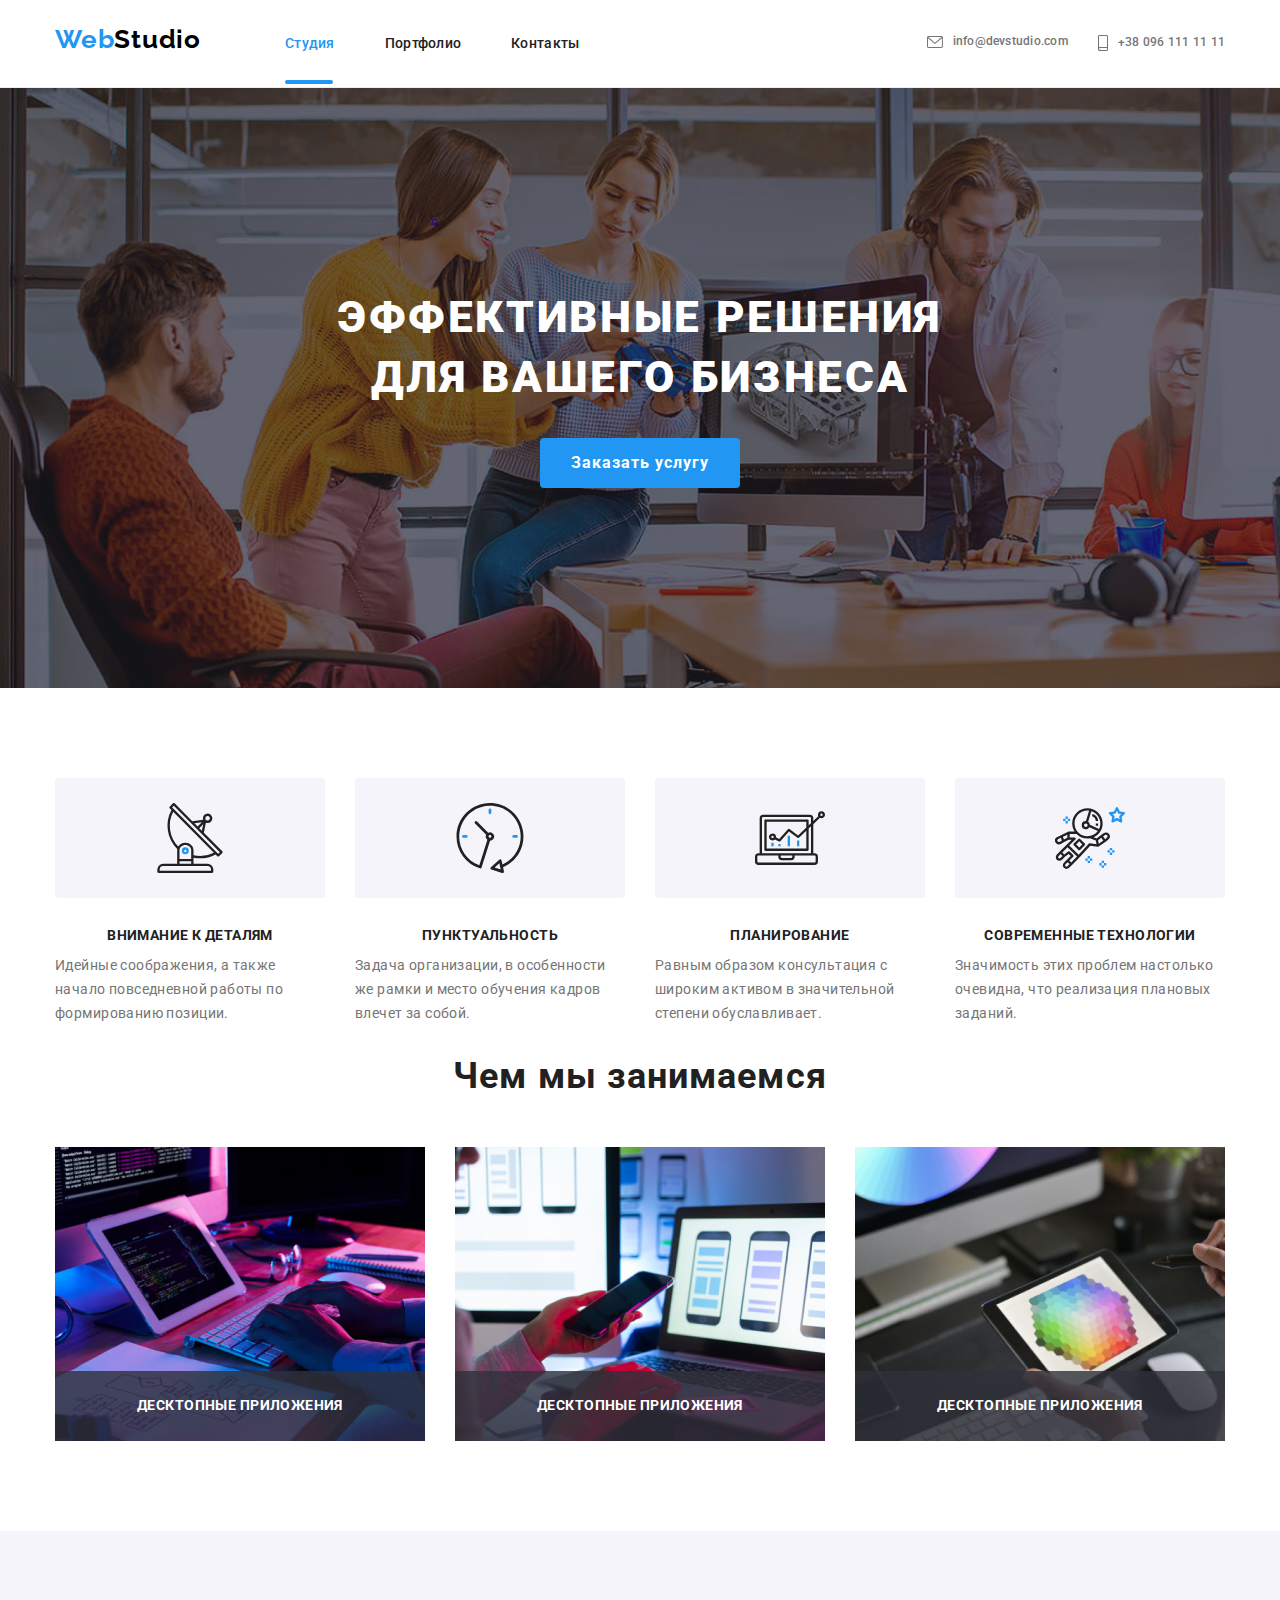
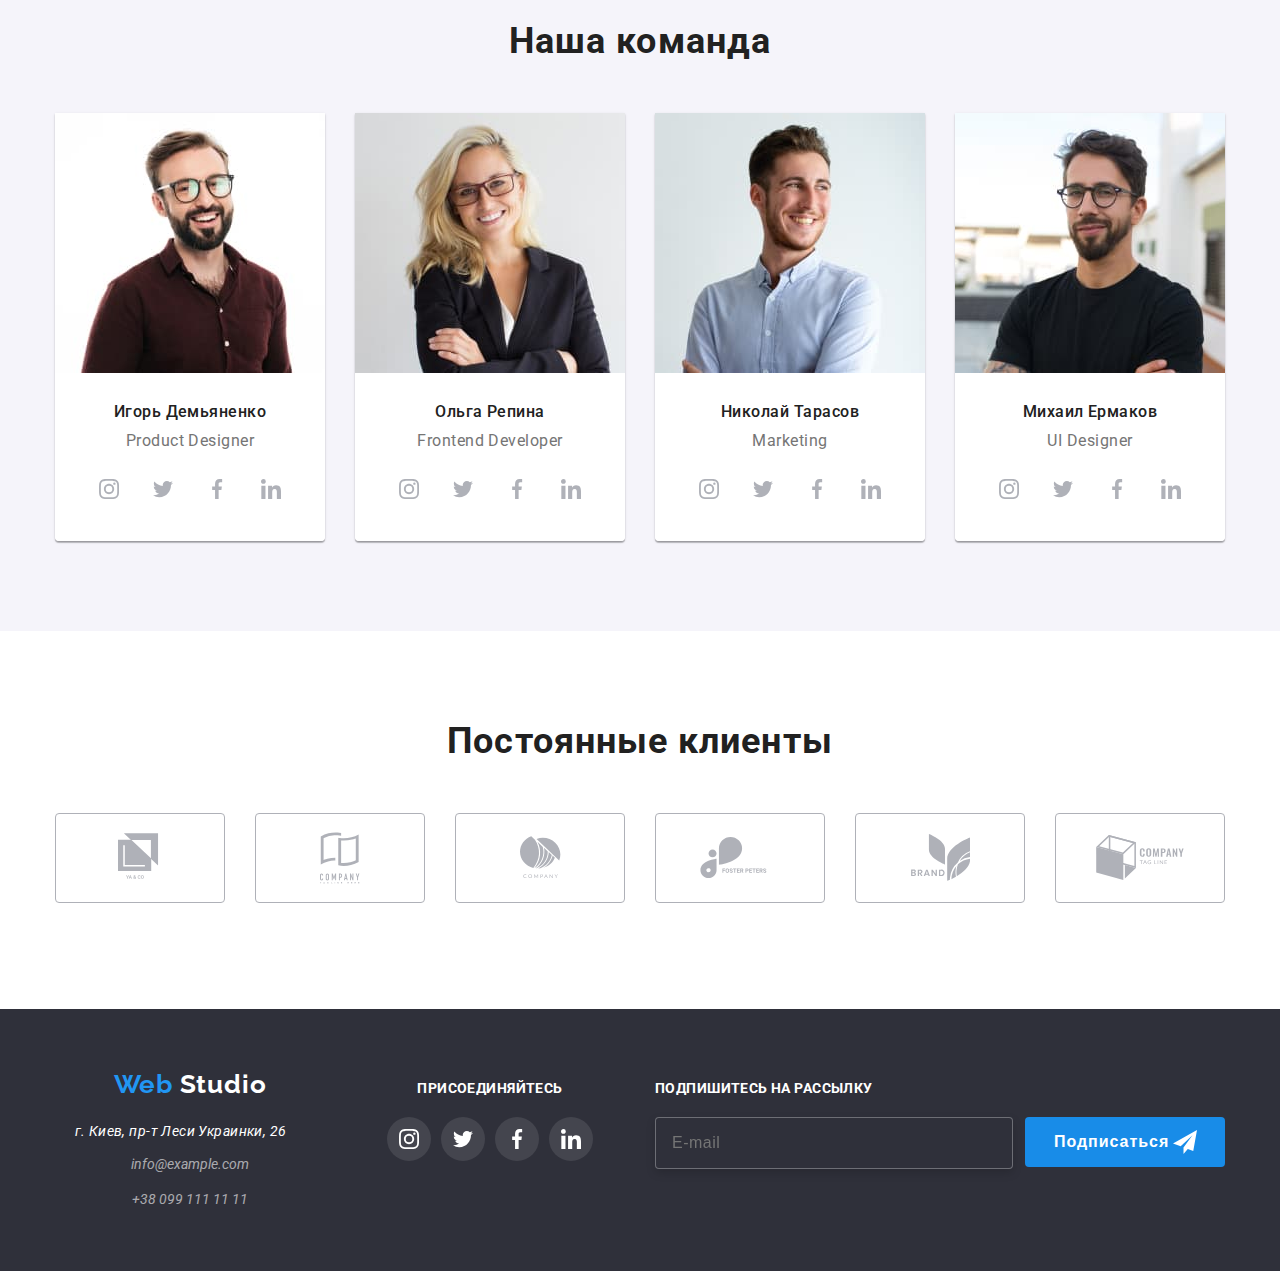
==== commit 68f41c77: "worcer-foto" ====
--- a/index.html
+++ b/index.html
@@ -332,8 +332,20 @@
                 <ul class="team list">
                 
                     <li class=" team__item item" >
-
-                        <img class="team__img-worker" src="./images/person_team_Demyanenko.jpg" alt="Игорь Демьяненко" >
+                        <picture>
+                            <source
+                                srcset="./images/desctop/index/person_team_Demyanenko_img.jpg 1x, ./images/desctop/index/person_team_Demyanenko_img@2x.jpg 2x"
+                                media="(min-width: 1200px)" />
+                            <source
+                                srcset="./images/tablets/index/person_team_Demyanenko_img.jpg 1x, ./images/tablets/index/person_team_Demyanenko_img@2x.jpg 2x"
+                                media="(min-width: 768px)" />
+                            <source
+                                srcset="./images/mobile/index/person_team_Demyanenko_img.jpg 1x, ./images/mobile/index/person_team_Demyanenko_img@2x.jpg 2x "
+                                media="(max-width: 767px)" />
+                        
+                            <img class="team__img-worker" src="./images/person_team_demyanenko.jpg" alt="Игорь Демьяненко" max-width="450">
+                        </picture>
+                        
 
                         <div class="team__name-profession" >
 
@@ -407,8 +419,20 @@
 
                     <li class="team__item item" >
 
-                        <img class="team__img-worker" src="./images/person_team_Repina.jpg" alt="Ольга Репина" >
+                        <picture>
+                            <source
+                                srcset="./images/desctop/index/person_team_repina_img.jpg 1x, ./images/desctop/index/person_team_repina_img@2x.jpg 2x"
+                                media="(min-width: 1200px)" />
+                            <source
+                                srcset="./images/tablets/index/person_team_repina_img.jpg 1x, ./images/tablets/index/person_team_repina_img@2x.jpg 2x"
+                                media="(min-width: 768px)" />
+                            <source
+                                srcset="./images/mobile/index/person_team_repina_img.jpg 1x, ./images/mobile/index/person_team_repina_img@2x.jpg 2x "
+                                media="(max-width: 767px)" />
                         
+                            <img class="team__img-worker" src="./images/person_team_repina.jpg" alt="Ольга Репина" max-width="450">
+                        </picture>
+                       
                         <div class="team__name-profession" >
                             
                             <h3 class="team__title-name" >Ольга Репина</h3>
@@ -481,7 +505,17 @@
 
                     <li class="team__item item" >
 
-                        <img class="team__img-worker" src="./images/person_team_Tarasov.jpg" alt="Николай Тарасов" >
+                        <picture>
+                            <source
+                                srcset="./images/desctop/index/person_team_tarasov_img.jpg 1x, ./images/desctop/index/person_team_tarasov_img@2x.jpg 2x"
+                                media="(min-width: 1200px)" />
+                            <source srcset="./images/tablets/index/person_team_tarasov_img.jpg 1x, ./images/tablets/index/person_team_tarasov_img@2x.jpg 2x"
+                                media="(min-width: 768px)" />
+                            <source srcset="./images/mobile/index/person_team_tarasov_img.jpg 1x, ./images/mobile/index/person_team_tarasov_img@2x.jpg 2x "
+                                media="(max-width: 767px)" />
+                            <img class="team__img-worker" src="./images/person_team_tarasov.jpg" alt="Николай Тарасов" max-width="450" >
+                        </picture>
+                        
 
                         <div class="team__name-profession" >
 
@@ -556,7 +590,22 @@
 
                     <li class=" team__item item" >
 
-                        <img class="team__img-worker" src="./images/person_team_Ermakov.jpg" alt="Михаил Ермаков" >
+
+                        <picture>
+                            <source
+                                srcset="./images/desctop/index/person_team_ermakov_img.jpg 1x, ./images/desctop/index/person_team_ermakov_img@2x.jpg 2x"
+                                media="(min-width: 1200px)" />
+                            <source
+                                srcset="./images/tablets/index/person_team_ermakov_img.jpg 1x, ./images/tablets/index/person_team_ermakov_img@2x.jpg 2x"
+                                media="(min-width: 768px)" />
+                            <source
+                                srcset="./images/mobile/index/person_team_ermakov_img.jpg 1x, ./images/mobile/index/person_team_ermakov_img@2x.jpg 2x "
+                                media="(max-width: 767px)" />
+
+                            <img class="team__img-worker" src="./images/person_team_ermakov.jpg" alt="Михаил Ермаков" max-width="450">
+                        </picture>
+
+                        
 
                         <div class="team__name-profession" >
 
--- a/CSS/main.min.css
+++ b/CSS/main.min.css
@@ -1,2 +1,2 @@
-html{box-sizing:border-box}body{font-family:'Roboto', sans-serif;font-style:normal;font-weight:400;color:#757575;margin:0}*,*::after,*::before{box-sizing:inherit}h1,h2,h3,p{margin-top:0}.list{list-style:none;margin-left:0px;margin-top:0px;padding-left:0px}li{list-style:none}img{display:block;max-width:100%;height:auto}.clients{display:flex;flex-wrap:wrap;margin-top:-30px;margin-left:-30px}.clients__item-company{flex-basis:calc(100% - 30px * var(--grid-set) / var(--grid-set));margin-left:30px;margin-top:30px}:root{--text-general-top: 'Roboto', sans-serif;--prymory-text-color: #757575;--title-text-color: #212121;--whiet-text-color: #ffffff;--hover-focus-color: #2196f3;--black-text-color: #000000;--background-fone: #2f303a;--grid-set: 2;--transition-transform: transform 250ms cubic-bezier(0.4, 0, 0.2, 1);--transition-oll: 250ms cubic-bezier(0.4, 0, 0.2, 1)}.visually-hidden{position:absolute !important;clip:rect(1px 1px 1px 1px);clip:rect(1px, 1px, 1px, 1px);padding:0 !important;border:0 !important;height:1px !important;width:1px !important;overflow:hidden}.container{width:100%;padding-left:15px;padding-right:15px;padding-top:60px;padding-bottom:60px;margin-left:auto;margin-right:auto}@media screen and (min-width: 480px){.container{max-width:480px}}@media screen and (min-width: 768px){.container{max-width:768px}}@media screen and (min-width: 1200px){.container{max-width:1200px;padding-top:90px;padding-bottom:90px}}.header--line{position:relative;background-color:#ffffff;border-bottom:1px solid #ececec}.container-nav{padding-top:16px;padding-bottom:16px}@media screen and (min-width: 786px){.container-nav{display:flex;align-items:baseline;justify-content:space-between;padding-top:21px;padding-bottom:21px}}@media screen and (min-width: 1200px){.container-nav{display:flex;align-items:center;justify-content:space-between;padding-top:24px;padding-bottom:25px}}.menu-container{background-color:#FFFFFF;box-shadow:0px 4px 8px rgba(0,0,0,0.04),0px 2px 4px rgba(0,0,0,0.08),0px 1px 3px rgba(0,0,0,0.16)}.menu-container.is-open{display:block}@media screen and (min-width: 250px) and (max-width: 479.89px){.menu-container{padding:28px 15px 28px 15px}}@media screen and (max-width: 767.89px){.menu-container{display:none;position:absolute;width:100vh;height:100vh;padding:48px 40px 48px 20px;margin-left:auto;margin-right:auto;top:0;left:0}}.container-nav__contacts{width:100%}.nav{max-width:767px;display:flex;justify-content:space-between;align-items:center}@media screen and (max-width: 767.98px){.menu-button{position:absolute;top:10px;right:30px;display:inline-flex;border:none;margin:0;padding:0;background-color:transparent}.menu-button:hover .menu-button__icon{cursor:pointer;fill:#2196F3}.menu-button__icon-close{display:none}.menu-button__icon{position:relative;display:flex;justify-content:center;align-items:center;z-index:100;transition:color var(--transition-oll)}.menu-button__icon-close{position:absolute}.menu-button.is-open .menu-button__icon-close{display:block}.menu-button.is-open .menu-button__icon-menu{display:none}}@media screen and (min-width: 768px){.menu-button{display:none}.menu-button__icon-close{display:none}.menu-button__icon-menu{display:none}}.menu{position:relative;display:inlite-flex;margin-bottom:302px}.menu__item{max-width:220px}.menu__item:not(:last-child){margin-bottom:32px}.menu__link-title-text:hover,.menu__link-title-text:focus{color:var(--hover-focus-color)}.menu__link-title-text{padding-top:20px;padding-bottom:31px;font-weight:500;font-size:40px;line-height:1.17;letter-spacing:0.02em;text-decoration:none;color:var(--title-text-color)}@media screen and (min-width: 1200px){.menu__link-title-text{padding-top:20px;padding-bottom:31px;font-size:14px;line-height:1.14}}.menu__link--active{color:var(--hover-focus-color)}.logo-decor__start,.logo-decor__end{font-family:'Raleway', sans-serif;font-style:normal;font-weight:700;font-size:26px;line-height:1.2;letter-spacing:0.03em}.logo-decor{display:block;text-decoration:none;margin:0}.logo-decor__start{color:var(--hover-focus-color)}.logo-decor__end{color:var(--black-text-color)}@media screen and (min-width: 768px){.logo-decor{margin-right:88px}}@media screen and (min-width: 1200px){.logo-decor{margin-right:93px}}@media screen and (min-width: 768px){.header-line__link-title-studio::after{display:flex;position:absolute;background-image:url(../images/heder_std.svg);content:'';width:48px;height:4px;margin-top:28px}.header-line__link-contacts-icon::after{display:flex;position:absolute;z-index:634453;background-image:url(../images/heder_contacts.svg);content:'';width:68px;height:4px;margin-top:28px;transform:scaleX(0);transition:var(--transition-transform)}.header-line__link-std-icon::after{display:flex;position:absolute;background-image:url(../images/heder_portfolio.svg);content:'';width:77px;height:4px;margin-top:28px;transform:scaleX(0);transition:var(--transition-transform)}.header-line__link-prt-std-icon:hover:after,.header-line__link-prt-std-icon:focus:after,.header-line__link-contacts-icon:hover:after,.header-line__link-contacts-icon:focus:after,.header-line__link-std-icon:hover:after,.header-line__link-std-icon:focus:after{transform:scaleX(1)}.header-line__link-portfolio-icon::after{display:flex;position:absolute;background-image:url(../images/heder_portfolio.svg);content:'';width:77px;height:4px;margin-top:28px}.header-line__link-prt-std-icon::after{display:flex;position:absolute;background-image:url(../images/heder_std.svg);content:'';width:48px;height:4px;margin-top:28px;transform:scaleX(0);transition:var(--transition-transform)}}@media screen and (min-width: 1200px){.header-line__link-title-studio::after{display:flex;position:absolute;background-image:url(../images/heder_std.svg);content:'';width:48px;height:4px;margin-top:28px}.header-line__link-contacts-icon::after{display:flex;position:absolute;background-image:url(../images/heder_contacts.svg);content:'';width:68px;height:4px;margin-top:28px;transform:scaleX(0);transition:var(--transition-transform)}.header-line__link-std-icon::after{display:flex;position:absolute;background-image:url(../images/heder_portfolio.svg);content:'';width:77px;height:4px;margin-top:28px;transform:scaleX(0);transition:var(--transition-transform)}.header-line__link-prt-std-icon:hover:after,.header-line__link-prt-std-icon:focus:after,.header-line__link-contacts-icon:hover:after,.header-line__link-contacts-icon:focus:after,.header-line__link-std-icon:hover:after,.header-line__link-std-icon:focus:after{transform:scaleX(1)}.header-line__link-portfolio-icon::after{display:flex;position:absolute;background-image:url(../images/heder_portfolio.svg);content:'';width:77px;height:4px;margin-top:28px}.header-line__link-prt-std-icon::after{display:flex;position:absolute;background-image:url(../images/heder_std.svg);content:'';width:48px;height:4px;margin-top:28px;transform:scaleX(0);transition:var(--transition-transform)}}@media screen and (max-width: 767.89px){.contacts{display:inline-flex;flex-direction:column-reverse;margin-bottom:64px;max-width:300px}.contacts__item:not(:first-child){margin-bottom:32px}.contacts__item{max-width:300px}}@media screen and (min-width: 768px){__item:not(:last-child){margin-right:50px}}.link-phone,.link-mail{display:flex;align-items:center;width:100%;padding-top:10px;padding-bottom:10px}.link-phone{padding:0;font-weight:500;font-size:28px;line-height:1.17;letter-spacing:0.02em;text-decoration:none;color:var(--hover-focus-color);transition:color var(--transition-oll)}@media screen and (min-width: 480px){.link-phone{font-weight:500;font-size:34px;line-height:1.17}}@media screen and (min-width: 768px){.link-phone{color:var(--prymory-text-color);font-size:14px;line-height:1.14}}@media screen and (min-width: 768px){.link-phone:hover,.link-phone:focus{color:var(--hover-focus-color)}}@media screen and (min-width: 1200px){.link-mail{display:flex;align-items:center;width:100%}}.link-mail{padding:0;font-weight:500;font-size:24px;line-height:1.16;letter-spacing:0.02em;text-decoration:none;color:var(--prymory-text-color)}@media screen and (min-width: 768px){.link-mail{font-size:14px;line-height:1.14}}.link-mail:hover,.link-mail:focus{color:var(--hover-focus-color)}.link-mail__icon{width:16px;height:12px;margin-right:10px;background-color:#ffffff;fill:currentColor}@media screen and (max-width: 767.89px){.link-mail__icon{display:none}}.link-phone__icon{width:10px;height:16px;margin-right:10px;background-color:#ffffff;fill:currentColor}@media screen and (max-width: 767.89px){.link-phone__icon{display:none}}.header-social{display:inline-flex;justify-content:start;padding:0;margin:0;max-width:360px}.header-social__item:not(:last-child){border-right:1px solid rgba(33,33,33,0.2)}@media screen and (min-width: 320px){.header-social__item:not(:last-child){margin-right:2px;padding-right:2px}}@media screen and (min-width: 480px){.header-social__item:not(:last-child){margin-right:10px;padding-right:10px}}.header-social__link{font-weight:500;font-size:18px;line-height:1.22;letter-spacing:0.02em;text-decoration:none;color:#2196F3}@media screen and (min-width: 320px){.header-social__link{font-size:16px;line-height:1.22}}.title-hero{margin-bottom:30px;font-weight:900;font-size:26px;line-height:1.62;letter-spacing:0.06em;text-transform:uppercase;color:#ffffff;color:var(--whiet-text-color)}@media screen and (min-width: 1200px){.title-hero{max-width:1600px;font-size:44px;line-height:1.36;letter-spacing:0.06em;text-transform:uppercase;color:var(--whiet-text-color);text-align:center}}.title-hero-section{padding-top:118px;margin-left:auto;margin-right:auto;background-color:#c4c4c4;background-size:cover;background-repeat:no-repeat}@media screen and (max-width: 480px){.title-hero-section{background-image:linear-gradient(to right, rgba(47,48,58,0.4), rgba(47,48,58,0.4)),url(../images/mobile/hero_img@1x.jpg)}}@media screen and (max-width: 480px) and (min-device-pixel-ratio: 2), screen and (max-width: 480px) and (min-resolution: 192dpi), screen and (max-width: 480px) and (min-resolution: 2dppx){.title-hero-section{background-image:linear-gradient(to right, rgba(47,48,58,0.4), rgba(47,48,58,0.4)),url(../images/mobile/hero_img@2x.jpg)}}@media screen and (max-width: 480px) and (min-device-pixel-ratio: 3), screen and (max-width: 480px) and (min-resolution: 288dpi), screen and (max-width: 480px) and (min-resolution: 3dppx){.title-hero-section{background-image:linear-gradient(to right, rgba(47,48,58,0.4), rgba(47,48,58,0.4)),url(../images/mobile/hero_img@3x.jpg)}}@media screen and (min-width: 481px) and (max-width: 767px){.title-hero-section{width:480px;height:400px;background-image:linear-gradient(to right, rgba(47,48,58,0.4), rgba(47,48,58,0.4)),url(../images/mobile/hero_img@1x.jpg)}}@media screen and (min-width: 481px) and (max-width: 767px) and (min-device-pixel-ratio: 2), screen and (min-width: 481px) and (max-width: 767px) and (min-resolution: 192dpi), screen and (min-width: 481px) and (max-width: 767px) and (min-resolution: 2dppx){.title-hero-section{background-image:linear-gradient(to right, rgba(47,48,58,0.4), rgba(47,48,58,0.4)),url(../images/mobile/hero_img@2x.jpg)}}@media screen and (min-width: 481px) and (max-width: 767px) and (min-device-pixel-ratio: 3), screen and (min-width: 481px) and (max-width: 767px) and (min-resolution: 288dpi), screen and (min-width: 481px) and (max-width: 767px) and (min-resolution: 3dppx){.title-hero-section{background-image:linear-gradient(to right, rgba(47,48,58,0.4), rgba(47,48,58,0.4)),url(../images/mobile/hero_img@3x.jpg)}}@media screen and (min-width: 768px) and (max-width: 1199px){.title-hero-section{max-width:768px;height:400px;background-image:linear-gradient(to right, rgba(47,48,58,0.4), rgba(47,48,58,0.4)),url(../images/tablets/hero_img@1x.jpg)}}@media screen and (min-width: 768px) and (max-width: 1199px) and (min-device-pixel-ratio: 2), screen and (min-width: 768px) and (max-width: 1199px) and (min-resolution: 192dpi), screen and (min-width: 768px) and (max-width: 1199px) and (min-resolution: 2dppx){.title-hero-section{background-image:linear-gradient(to right, rgba(47,48,58,0.4), rgba(47,48,58,0.4)),url(../images/tablets/hero_img@2x.jpg)}}@media screen and (min-width: 1200px){.title-hero-section{padding-top:200px;height:600px;max-width:1600px;background-image:linear-gradient(to right, rgba(47,48,58,0.4), rgba(47,48,58,0.4)),url(../images/desctop/hero_img@1x.jpg)}}@media screen and (min-width: 1200px) and (min-device-pixel-ratio: 2), screen and (min-width: 1200px) and (min-resolution: 192dpi), screen and (min-width: 1200px) and (min-resolution: 2dppx){.title-hero-section{background-image:linear-gradient(to right, rgba(47,48,58,0.4), rgba(47,48,58,0.4)),url(../images/desctop/hero_img@2x.jpg)}}.container-hero{text-align:center}.btn{width:200px;height:50px;left:700px;top:430px;background:#2196f3;cursor:pointer;margin-bottom:106px;border-radius:4px;font-family:inherit;font-weight:700;font-size:16px;line-height:1.87;align-items:center;text-align:center;letter-spacing:0.06em;color:var(--whiet-text-color);border:0;transition:box-shadow var(--transition-oll),background var(--transition-oll)}.btn:hover,.btn:focus{box-shadow:0px 4px 4px rgba(0,0,0,0.15);background:#188ce8}.backdrop{position:fixed;z-index:3;top:0;left:0;width:100%;height:100%;background-color:rgba(0,0,0,0.2);transition:opacity var(--transition-oll)}.backdrop.is-hidden{opacity:0;pointer-events:none}.modal{position:absolute;top:50%;left:50%;transform:translate(-50%, -50%);min-height:609px;max-width:450px;padding:40px 39px 15px 41px;background-color:#ffffff}@media screen and (min-width: 1200px){.modal{min-height:581px;min-width:528px}}.btn-modal{position:absolute;padding:0;top:8px;right:8px;width:30px;height:30px;border-radius:50%;background:#ffffff;border:1px solid rgba(0,0,0,0.1);transition:border var(--transition-oll);cursor:pointer}.btn-modal-close__icon{position:absolute;margin-right:0px;width:18px;height:18px;top:50%;left:50%;transform:translate(-50%, -50%);fill:currentColor;transition:fill var(--transition-oll)}.btn-modal:hover .btn-modal-close__icon,.btn-modal:focus .btn-modal-close__icon{fill:var(--hover-focus-color)}.form{width:100%}.form__modal-title{display:block;max-width:370px;font-weight:700;font-size:20px;line-height:1.15;text-align:center;letter-spacing:0.03em;color:#212121;margin-bottom:12px}@media screen and (min-width: 1200px){.form__modal-title{min-width:448px}}.form__label-name{display:block;margin-bottom:4px;font-size:12px;line-height:1.16;letter-spacing:0.01em;text-align:start}.form__field{max-width:370px;margin-bottom:18px;position:relative}@media screen and (min-width: 1200px){.form__field{max-width:448px;margin-bottom:18px;position:relative}}.form__input{width:370px;padding:11px 11px 11px 42px;border-radius:4px;outline:1px solid rgba(33,33,33,0);border:1px solid rgba(33,33,33,0.2);transition:fill var(--transition-oll);color:var(--prymory-text-color);font-size:14px;line-height:1.14;letter-spacing:0.01em}.form__input:focus{border:1px solid #2196f3;border-radius:4px;color:var(--prymory-text-color);font-size:14px;line-height:1.14;letter-spacing:0.01em}@media screen and (max-width: 1199.89px){.form__input{width:100%}}@media screen and (min-width: 1200px){.form__input{width:100%;padding:12px 12px 12px 42px}}.form__input:focus ~ .form__icon{fill:var(--hover-focus-color)}.form__icon{position:absolute;left:12px;bottom:12px;width:18px;height:18px;fill:inherit}input:focus .form__icon{fill:#188ce8}.form__textarea{border-radius:4px;outline:1px solid rgba(33,33,33,0);border:1px solid rgba(33,33,33,0.2);width:100%;resize:none;color:inherit;padding:12px 16px;color:inherit;font-size:14px;line-height:1.14;letter-spacing:0.01em}.form__textarea:focus{border:1px solid #2196f3;border-radius:4px}textarea::placeholder{font-size:14px;line-height:1.14;letter-spacing:0.01em;color:rgba(117,117,117,0.5)}.form__link-dec-condition{font-size:12px;line-height:1.16;letter-spacing:0.03em;text-decoration-line:underline;color:#2196f3}@media screen and (min-width: 1200px){.form__link-dec-condition{font-size:14px;line-height:1.71}}.form__link-dec-condition:focus{outline-color:var(--hover-focus-color)}.form__label-name-condition{padding-left:20px;font-size:12px;line-height:1.16;letter-spacing:0.03em}@media screen and (min-width: 1200px){.form__label-name-condition{padding-left:20px;font-size:14px;line-height:1.71}}.form-field-condition{display:inline-flex;align-items:baseline;justify-content:center;margin-bottom:30px;width:100%;padding:0}@media screen and (min-width: 480px){.form-field-condition{min-width:370px}}@media screen and (min-width: 1200px){.form-field-condition{min-width:435px}}.form__checkbox{-webkit-appearance:none;-moz-appearance:none;appearance:none}.form__icon-checkbox--on{position:absolute;top:2px;left:0;width:18px;height:18px;border-radius:2px;opacity:0}.form__checkbox:checked ~ .form__icon-checkbox--on{background-color:var(--hover-focus-color);opacity:1;transition:background-color var(--transition-oll);box-shadow:0px 4px 4px rgba(0,0,0,0.15)}@media screen and (min-width: 1200px){.form__icon-checkbox--on{left:7px}}.form__icon-checkbox--off{position:absolute;top:2px;left:0;width:18px;height:18px;border-radius:2px}.form__checkbox:focus:not(:checked) ~ .form__icon-checkbox--off{box-shadow:0px 4px 4px rgba(0,0,0,0.15);stroke:var(--hover-focus-color);stroke-width:2px;stroke-opacity:0.8;transition:stroke var(--transition-oll)}@media screen and (min-width: 1200px){.form__icon-checkbox--off{left:7px}}.btn-send{display:block;width:200px;height:50px;left:625px;top:707px;border:0;background-color:var(--hover-focus-color);border-radius:4px;margin-left:auto;margin-right:auto;margin-bottom:25px;padding-left:0;padding-right:0;cursor:pointer;font-weight:700;font-size:16px;line-height:1.87;color:var(--whiet-text-color);text-align:center;letter-spacing:0.06em;transition:background-color var(--transition-oll)}.btn-send:hover,.btn-send:focus{background-color:#188ce8;box-shadow:0px 4px 4px rgba(0,0,0,0.15)}.advatage__item:not(:last-child){margin-bottom:30px}@media screen and (min-width: 768px) and (max-width: 1199px){.advatage{display:flex;flex-wrap:wrap;margin-top:-30px;margin-left:-30px;margin-bottom:0}.advatage__item{flex-basis:calc(100% - 30px * var(--grid-set) / var(--grid-set));margin-left:30px;margin-top:30px;max-width:354px}.advatage{--grid-set: 2}}@media screen and (min-width: 1200px){.advatage{display:flex;flex-wrap:wrap;margin-top:-30px;margin-left:-30px;margin-bottom:0}.advatage__item{flex-basis:calc(100% - 30px * var(--grid-set) / var(--grid-set));margin-left:30px;margin-top:30px;max-width:270px}.advatage{--grid-set: 4}}@media screen and (min-width: 1200px){.advatage{--grid-set: 2}}.advatage__antena-icon::before,.advatage__cloc-icon::before,.advatage__diagram-icon::before,.advatage__astronaut-icon::before{display:block;content:'';height:120px;background-position:center;background-repeat:no-repeat;background-color:#f5f4fa;border-radius:4px;margin-bottom:30px}.advatage__antena-icon::before{background-image:url(../images/antenna.svg)}.advatage__cloc-icon::before{background-image:url(../images/clock.svg)}.advatage__diagram-icon::before{background-image:url(../images/diagram.svg)}.advatage__astronaut-icon::before{background-image:url(../images/astronaut.svg)}.advatage__title{margin-bottom:10px;font-weight:700;font-size:14px;line-height:1.14;letter-spacing:0.03em;text-transform:uppercase;color:var(--title-text-color);text-align:center}.advatage__text{margin-bottom:0px;font-size:14px;line-height:1.71;letter-spacing:0.03em;text-align:start;color:var(--prymory-text-color)}@media screen and (max-width: 1199px){.work-hiden{display:none}}.title-work{margin-bottom:50px;font-weight:700;font-size:36px;line-height:1.16;text-align:center;letter-spacing:0.03em;color:var(--title-text-color)}.links-work{display:flex;margin-bottom:0px}.links-work__item:not(:last-child){margin-right:30px}.links-work__link{display:block;position:relative;z-index:1}.links-work__bg-bottom-work{position:absolute;bottom:0;display:flex;justify-content:center;align-items:center;background-image:linear-gradient(to right, rgba(47,48,58,0.8), rgba(47,48,58,0.8));width:370px;height:70px}.link-work__title{margin-bottom:0;font-weight:700;font-size:14px;line-height:1.14;text-align:center;letter-spacing:0.03em;text-transform:uppercase;color:var(--whiet-text-color)}.section-team{width:auto;background-color:#f5f4fa}.team{margin-top:-30px;margin-left:-30px}.team__item{flex-basis:calc(100% - 30px * var(--grid-set) / var(--grid-set));margin-left:30px;margin-top:30px;max-width:450px;margin-bottom:0}.team{--grid-set: 4}@media screen and (min-width: 768px){.team{margin-bottom:0px;display:flex;flex-wrap:wrap;margin-top:-30px;margin-left:-30px}.team__item{flex-basis:calc(100% - 30px * var(--grid-set) / var(--grid-set));margin-left:30px;margin-top:30px;max-width:354px;margin-bottom:0}.team{--grid-set: 2}}@media screen and (min-width: 1200px){.team{display:flex;flex-wrap:wrap;margin-top:-30px;margin-left:-30px}.team__item{flex-basis:calc(100% - 30px * var(--grid-set) / var(--grid-set));margin-left:30px;margin-top:30px;max-width:270px;margin-bottom:0}.team{--grid-set: 4}}.team__title{font-weight:700;font-size:28px;line-height:1.78;text-align:center;letter-spacing:0.03em;color:var(--title-text-color)}@media screen and (min-width: 1200px){.team__title{margin-bottom:50px;font-weight:700;font-size:36px;line-height:1.16;text-align:center;letter-spacing:0.03em;color:var(--title-text-color)}}.team__item{box-shadow:0px 1px 3px rgba(0,0,0,0.12),0px 1px 1px rgba(0,0,0,0.14),0px 2px 1px rgba(0,0,0,0.2);border-radius:0px 0px 4px 4px}.team__title-name{margin-bottom:10px;font-weight:500;font-size:16px;line-height:1.18;text-align:center;letter-spacing:0.03em;color:var(--title-text-color)}.team__name-profession{padding-top:30px;padding-bottom:30px;background-color:#ffffff;border-radius:inherit}.team__profession{margin-bottom:0px;font-size:16px;line-height:1.18;text-align:center;letter-spacing:0.03em;color:var(--prymory-text-color);margin-bottom:16px}.social{display:flex;justify-content:center}.social__item:not(:last-child){margin-right:10px}.social__item{width:44px;height:44px;border-radius:50%}.social__icon{width:20px;height:20px}.social__link{display:flex;justify-content:center;align-items:center;width:100%;height:100%;border-radius:inherit;background-color:#ffffff;fill:#afb1b8;transform:scale(1);transition:var(--transition-transform)}.social__link:hover,.social__link:focus{fill:#ffffff;background-color:var(--hover-focus-color);transform:scale(1.15)}.clients{justify-content:center}.clients__item-company{max-width:210px;height:92px}.clients__item-company{--grid-set: 3}@media screen and (min-width: 768px){.clients{display:flex;flex-wrap:wrap;margin-top:-30px;margin-left:-30px}.clients__item-company{flex-basis:calc(100% - 30px * var(--grid-set) / var(--grid-set));margin-left:30px;margin-top:30px;max-width:226px;height:92px}.clients__item-company{--grid-set: 3}}@media screen and (min-width: 1200px){.clients{display:flex;flex-wrap:wrap;margin-top:-30px;margin-left:-30px}.clients__item-company{flex-basis:calc(100% - 30px * var(--grid-set) / var(--grid-set));margin-left:30px;margin-top:30px;max-width:170px;height:90px}.clients__item-company{--grid-set: 6}}.clients__icon-company-1{width:44.27px;height:49.23px}.clients__icon-company-2{width:40px;height:52px}.clients__icon-company-3{width:41px;height:42.6px}.clients__icon-company-4{width:79.66px;height:42.02px}.clients__icon-company-5{width:59px;height:47px}.clients__icon-company-6{width:88.48px;height:45.44px}.clients-title{margin-bottom:30px;font-weight:700;font-size:28px;line-height:1.17;text-align:center;letter-spacing:0.03em;color:var(--title-text-color)}@media screen and (min-width: 1200px){.clients-title{margin-bottom:50px;font-weight:700;font-size:36px;line-height:1.16;text-align:center;letter-spacing:0.03em;color:var(--title-text-color)}}.clients__link-company{display:flex;justify-content:center;align-items:center;width:100%;height:100%;border-radius:4px;border:1px solid #afb1b8;fill:#afb1b8;transition:fill var(--transition-oll),border var(--transition-oll)}.clients__link-company:hover,.clients__link-company:focus{fill:var(--hover-focus-color);border:1px solid var(--hover-focus-color)}.footer{width:auto;background-color:var(--background-fone);margin-top:0px}.container-footer{padding-top:60px;text-align:center;padding-bottom:60px}.group-footer{margin-bottom:60px}@media screen and (min-width: 768px){.container-footer{display:flex;flex-wrap:wrap;justify-content:space-around}.group-footer{margin-bottom:60px}}@media screen and (min-width: 1200px){.container-footer{display:flex;justify-content:space-between}.group-footer{margin:0}}@media screen and (min-width: 1200px){.ftr-block{flex-basis:calc((50% - 45px) / 2)}.ftr-block:last-child{flex-basis:calc(50% - 15px)}}.logo-footer-oll{display:block;margin-bottom:20px;font-family:'Raleway', sans-serif;font-style:normal;font-weight:700;font-size:26px;line-height:1.2;letter-spacing:0.03em;text-decoration:none;text-align:center}.logo-footer{color:var(--whiet-text-color)}.title-ftr-adrs{display:inline-block;width:231px}.footer-contacts__link-phone-footer,.footer-contacts__link-mail-footer{font-weight:normal;font-size:14px;line-height:24px;color:rgba(255,255,255,0.6);text-decoration:none;transition:color var(--transition-oll)}.link-adr-footer{display:inline-flex;width:231px;margin-bottom:8px;font-size:14px;line-height:1.71;letter-spacing:0.03em;color:var(--whiet-text-color);text-decoration:none;transition:color var(--transition-oll)}.footer-contacts{display:block;margin-bottom:0px;width:231px;margin-right:0}.footer-contacts__link-phone-footer:hover,.footer-contacts__link-phone-footer:focus,.footer-contacts__link-mail-footer:hover,.footer-contacts__link-mail-footer:focus{color:var(--hover-focus-color)}.footer-contacts__item:not(:last-child){margin-bottom:11px}.link-adr-footer:hover,.link-adr-footer:focus{color:var(--hover-focus-color)}.title-link-ftr{margin-bottom:20px;font-weight:700;font-size:14px;line-height:1.14;letter-spacing:0.03em;text-transform:uppercase;color:var(--whiet-text-color)}.container-social{margin-left:auto;margin-right:auto;margin-bottom:60px;padding-top:5px}@media screen and (min-width: 768px){.container-social{margin:0}}@media screen and (min-width: 1200px){.container-social{margin:0;padding-top:12px}}.footer-social{display:flex;justify-content:center;margin-bottom:0}.footer-social__item:not(:last-child){margin-right:10px}.footer-social__item{width:44px;height:44px;border-radius:50%;transform:scale(1);transition:var(--transition-transform)}.footer-social__item:hover,.footer-social__item:focus{background-color:var(--hover-focus-color);transform:scale(1.15)}.footer-social__link{display:flex;justify-content:center;align-items:center;width:100%;height:100%;border-radius:inherit;background-color:rgba(255,255,255,0.1)}.footer-social__icon{width:20px;height:20px;fill:white}.subscription-block{width:100%}.subscription-block__email{display:flex;flex-direction:column;justify-content:center;margin-bottom:20px;padding-left:16px;padding-top:15px;padding-bottom:15px;width:100%;border:1px solid rgba(255,255,255,0.3);background-color:#2f303a;filter:drop-shadow(0px 4px 4px rgba(0,0,0,0.15));border-radius:4px;font-size:16px;line-height:1.25;color:rgba(255,255,255,0.6);letter-spacing:0.03em}@media screen and (min-width: 768px){.subscription{width:100%;padding-top:5px}.subscription-block{width:100%}.subscription-block__email{display:flex;flex-direction:column;justify-content:center;margin-left:auto;margin-right:auto;margin-bottom:20px;padding-left:16px;padding-top:15px;padding-bottom:15px;max-width:450px;border:1px solid rgba(255,255,255,0.3);background-color:#2f303a;filter:drop-shadow(0px 4px 4px rgba(0,0,0,0.15));border-radius:4px;font-size:16px;line-height:1.25;color:rgba(255,255,255,0.6);letter-spacing:0.03em}}@media screen and (min-width: 1200px){.subscription{max-width:570px;padding-top:12px}.subscription-block{width:100%;display:flex}.subscription-block__email{margin-right:12px;padding-left:16px;padding-top:15px;padding-bottom:15px;width:358px}}.title-link-subscription{display:block;margin-bottom:20px;font-weight:700;font-size:14px;line-height:1.14;letter-spacing:0.03em;text-transform:uppercase;color:var(--whiet-text-color)}@media screen and (min-width: 1200px){.title-link-subscription{text-align:start}}.subsription-btn{position:relative;width:200px;height:50px;padding:0;background-color:#188ce8;padding:10px 62px 10px 29px;border-radius:4px;border:0;text-align:center;letter-spacing:0.06em;color:var(--whiet-text-color);font-weight:bold;font-size:16px;line-height:1.87;cursor:pointer;transition:background-color var(--transition-oll)}.subsription-btn:hover,.subsription-btn:focus{box-shadow:0px 4px 4px rgba(0,0,0,0.15);background-color:var(--hover-focus-color)}.subsription-btn__icon{position:absolute;top:13px;right:28px;width:24px;height:24px}
+html{box-sizing:border-box}body{font-family:'Roboto', sans-serif;font-style:normal;font-weight:400;color:#757575;margin:0}*,*::after,*::before{box-sizing:inherit}h1,h2,h3,p{margin-top:0}.list{list-style:none;margin-left:0px;margin-top:0px;padding-left:0px}li{list-style:none}img{display:block;max-width:100%;height:auto}.clients{display:flex;flex-wrap:wrap;margin-top:-30px;margin-left:-30px}.clients__item-company{flex-basis:calc(100% - 30px * var(--grid-set) / var(--grid-set));margin-left:30px;margin-top:30px}:root{--text-general-top: 'Roboto', sans-serif;--prymory-text-color: #757575;--title-text-color: #212121;--whiet-text-color: #ffffff;--hover-focus-color: #2196f3;--black-text-color: #000000;--background-fone: #2f303a;--grid-set: 2;--transition-transform: transform 250ms cubic-bezier(0.4, 0, 0.2, 1);--transition-oll: 250ms cubic-bezier(0.4, 0, 0.2, 1)}.visually-hidden{position:absolute !important;clip:rect(1px 1px 1px 1px);clip:rect(1px, 1px, 1px, 1px);padding:0 !important;border:0 !important;height:1px !important;width:1px !important;overflow:hidden}.container{width:100%;padding-left:15px;padding-right:15px;padding-top:60px;padding-bottom:60px;margin-left:auto;margin-right:auto}@media screen and (min-width: 480px){.container{max-width:480px}}@media screen and (min-width: 768px){.container{max-width:768px}}@media screen and (min-width: 1200px){.container{max-width:1200px;padding-top:90px;padding-bottom:90px}}.header--line{position:relative;background-color:#ffffff;border-bottom:1px solid #ececec}@media screen and (max-width: 767.98px){.container-nav{padding-top:16px;padding-bottom:16px}}@media screen and (min-width: 768px){.container-nav{display:flex;align-items:center;justify-content:space-between;padding-top:32px;padding-bottom:3px;width:100%}}@media screen and (min-width: 1200px){.container-nav{display:flex;align-items:center;justify-content:space-between;padding-top:24px;padding-bottom:12px}}@media screen and (max-width: 767.89px){.menu-container.is-open{display:block;width:100%}}@media screen and (min-width: 250px) and (max-width: 479.89px){.menu-container{padding:28px 15px 28px 15px}}@media screen and (max-width: 767.89px){.menu-container{display:none;position:absolute;z-index:100;width:100vh;height:100vh;padding:48px 40px 48px 20px;margin-left:auto;margin-right:auto;top:0;left:0;background-color:#FFFFFF;box-shadow:0px 4px 8px rgba(0,0,0,0.04),0px 2px 4px rgba(0,0,0,0.08),0px 1px 3px rgba(0,0,0,0.16)}}@media screen and (min-width: 768px){.menu-container{display:flex;align-items:baseline;justify-content:space-between;width:100%}}@media screen and (max-width: 767.89px){.container-nav__contacts{max-width:767px}}@media screen and (max-width: 767.98px){.nav{max-width:767.98px;display:flex;justify-content:space-between;align-items:center}}@media screen and (min-width: 768px){.nav{display:flex;justify-content:space-between;align-items:baseline;width:100%}}@media screen and (min-width: 1200px){.nav{display:flex;justify-content:space-between;align-items:baseline;width:100%}}@media screen and (max-width: 767.98px){.menu-button{z-index:122;top:10px;right:10px;display:inline-flex;border:none;margin:0;padding:0;background-color:transparent}.menu-button:hover .menu-button__icon{cursor:pointer;fill:#2196F3}.menu-button__icon-close{display:none}.menu-button__icon{position:relative;display:flex;justify-content:center;align-items:center;z-index:100;transition:color var(--transition-oll)}.menu-button__icon-close{position:absolute}.menu-button.is-open .menu-button__icon-close{display:block}.menu-button.is-open .menu-button__icon-menu{display:none}}@media screen and (min-width: 768px){.menu-button{display:none}.menu-button__icon-close{display:none}.menu-button__icon-menu{display:none}}@media screen and (max-width: 767.89px){.menu{position:relative;display:inlite-flex;margin-bottom:280px}.menu__item{max-width:220px}.menu__item:not(:last-child){margin-bottom:32px}}@media screen and (min-width: 768px){.menu{display:flex}.menu__item:not(:last-child){margin-right:50px}}.menu__link-title-text:hover,.menu__link-title-text:focus{color:var(--hover-focus-color)}.menu__link-title-text{padding-top:20px;padding-bottom:22px;font-weight:500;font-size:40px;line-height:1.17;letter-spacing:0.02em;text-decoration:none;color:var(--title-text-color)}@media screen and (min-width: 768px){.menu__link-title-text{font-size:14px;line-height:1.14}}@media screen and (min-width: 1200px){.menu__link-title-text{font-size:14px;line-height:1.14}}.menu__link--active{color:var(--hover-focus-color)}.logo-decor{font-family:'Raleway', sans-serif;font-style:normal;font-weight:700;font-size:24px;line-height:1.16;letter-spacing:0.03em}@media screen and (max-width: 767.98px){.logo-decor{display:inline-block;text-decoration:none;margin:0;padding:0;width:100%}.logo-decor__start{color:var(--hover-focus-color)}.logo-decor__end{color:var(--black-text-color)}}@media screen and (min-width: 768px){.logo-decor{display:flex;text-decoration:none;margin-right:88px;padding:0;max-width:137px}.logo-decor__start{color:var(--hover-focus-color)}.logo-decor__end{color:var(--black-text-color)}}@media screen and (min-width: 1200px){.logo-decor{text-decoration:none;margin-right:93px;font-size:26px;line-height:1.2}.logo-decor__start{color:var(--hover-focus-color)}.logo-decor__end{color:var(--black-text-color)}}@media screen and (min-width: 768px){.header-line__link-title-studio::after{display:flex;position:absolute;background-image:url(../images/heder_std.svg);content:'';width:48px;height:4px;margin-top:28px}.header-line__link-contacts-icon::after{display:flex;position:absolute;z-index:634453;background-image:url(../images/heder_contacts.svg);content:'';width:68px;height:4px;margin-top:28px;transform:scaleX(0);transition:var(--transition-transform)}.header-line__link-std-icon::after{display:flex;position:absolute;background-image:url(../images/heder_portfolio.svg);content:'';width:77px;height:4px;margin-top:28px;transform:scaleX(0);transition:var(--transition-transform)}.header-line__link-prt-std-icon:hover:after,.header-line__link-prt-std-icon:focus:after,.header-line__link-contacts-icon:hover:after,.header-line__link-contacts-icon:focus:after,.header-line__link-std-icon:hover:after,.header-line__link-std-icon:focus:after{transform:scaleX(1)}.header-line__link-portfolio-icon::after{display:flex;position:absolute;background-image:url(../images/heder_portfolio.svg);content:'';width:77px;height:4px;margin-top:28px}.header-line__link-prt-std-icon::after{display:flex;position:absolute;background-image:url(../images/heder_std.svg);content:'';width:48px;height:4px;margin-top:28px;transform:scaleX(0);transition:var(--transition-transform)}}@media screen and (min-width: 1200px){.header-line__link-title-studio::after{display:flex;position:absolute;background-image:url(../images/heder_std.svg);content:'';width:48px;height:4px;margin-top:28px}.header-line__link-contacts-icon::after{display:flex;position:absolute;background-image:url(../images/heder_contacts.svg);content:'';width:68px;height:4px;margin-top:28px;transform:scaleX(0);transition:var(--transition-transform)}.header-line__link-std-icon::after{display:flex;position:absolute;background-image:url(../images/heder_portfolio.svg);content:'';width:77px;height:4px;margin-top:28px;transform:scaleX(0);transition:var(--transition-transform)}.header-line__link-prt-std-icon:hover:after,.header-line__link-prt-std-icon:focus:after,.header-line__link-contacts-icon:hover:after,.header-line__link-contacts-icon:focus:after,.header-line__link-std-icon:hover:after,.header-line__link-std-icon:focus:after{transform:scaleX(1)}.header-line__link-portfolio-icon::after{display:flex;position:absolute;background-image:url(../images/heder_portfolio.svg);content:'';width:77px;height:4px;margin-top:28px}.header-line__link-prt-std-icon::after{display:flex;position:absolute;background-image:url(../images/heder_std.svg);content:'';width:48px;height:4px;margin-top:28px;transform:scaleX(0);transition:var(--transition-transform)}}@media screen and (max-width: 767.89px){.contacts{display:inline-flex;flex-direction:column-reverse;margin-bottom:64px;max-width:300px}.contacts__item:not(:first-child){margin-bottom:32px}.contacts__item{max-width:300px}}@media screen and (min-width: 768px){.contacts{display:inline-flex;flex-direction:column}.contacts__item:not(:last-child){margin-bottom:10px}}@media screen and (min-width: 1200px){.contacts{display:flex;flex-direction:row;min-width:335}.contacts__item{max-width:300px}.contacts__item:not(:last-child){margin-right:30px}}.link-phone,.link-mail{padding-top:10px;padding-bottom:10px;font-weight:500;font-size:14px;line-height:1.14;text-decoration:none;color:var(--prymory-text-color);transition:color var(--transition-oll)}.link-phone,.link-mail{display:flex;align-items:center;width:100%;padding-top:10px;padding-bottom:10px}.link-phone{padding:0;font-weight:500;font-size:28px;line-height:1.17;letter-spacing:0.02em;text-decoration:none;color:var(--hover-focus-color);transition:color var(--transition-oll)}@media screen and (min-width: 480px){.link-phone{font-weight:500;font-size:34px;line-height:1.17}}@media screen and (min-width: 768px){.link-phone{color:var(--prymory-text-color);font-size:12px;line-height:1.16}}@media screen and (min-width: 768px){.link-phone:hover,.link-phone:focus{color:var(--hover-focus-color)}}@media screen and (min-width: 1200px){.link-mail{display:flex;align-items:center;width:100%}}.link-mail{padding:0;font-weight:500;font-size:24px;line-height:1.16;letter-spacing:0.02em;text-decoration:none;color:var(--prymory-text-color)}@media screen and (min-width: 768px){.link-mail{font-size:12px;line-height:1.16}}.link-mail:hover,.link-mail:focus{color:var(--hover-focus-color)}.link-mail__icon{width:16px;height:12px;margin-right:10px;background-color:#ffffff;fill:currentColor}@media screen and (max-width: 767.89px){.link-mail__icon{display:none}}.link-phone__icon{width:10px;height:16px;margin-right:10px;background-color:#ffffff;fill:currentColor}@media screen and (max-width: 767.89px){.link-phone__icon{display:none}}.header-social{display:none}@media screen and (max-width: 767.89px){.header-social{display:inline-flex;justify-content:start;padding:0;margin:0;max-width:360px}}.header-social__item:not(:last-child){border-right:1px solid rgba(33,33,33,0.2)}@media screen and (min-width: 320px){.header-social__item:not(:last-child){margin-right:2px;padding-right:2px}}@media screen and (min-width: 480px){.header-social__item:not(:last-child){margin-right:10px;padding-right:10px}}.header-social__link{font-weight:500;font-size:18px;line-height:1.22;letter-spacing:0.02em;text-decoration:none;color:#2196F3}@media screen and (min-width: 320px){.header-social__link{font-size:16px;line-height:1.22}}.title-hero{margin-bottom:30px;font-weight:900;font-size:26px;line-height:1.62;letter-spacing:0.06em;text-transform:uppercase;color:#ffffff;color:var(--whiet-text-color)}@media screen and (min-width: 1200px){.title-hero{max-width:1600px;font-size:44px;line-height:1.36;letter-spacing:0.06em;text-transform:uppercase;color:var(--whiet-text-color);text-align:center}}.title-hero-section{padding-top:118px;margin-left:auto;margin-right:auto;background-color:#c4c4c4;background-size:cover;background-repeat:no-repeat}@media screen and (max-width: 480px){.title-hero-section{background-image:linear-gradient(to right, rgba(47,48,58,0.4), rgba(47,48,58,0.4)),url(../images/mobile/hero_img@1x.jpg)}}@media screen and (max-width: 480px) and (min-device-pixel-ratio: 2), screen and (max-width: 480px) and (min-resolution: 192dpi), screen and (max-width: 480px) and (min-resolution: 2dppx){.title-hero-section{background-image:linear-gradient(to right, rgba(47,48,58,0.4), rgba(47,48,58,0.4)),url(../images/mobile/hero_img@2x.jpg)}}@media screen and (max-width: 480px) and (min-device-pixel-ratio: 3), screen and (max-width: 480px) and (min-resolution: 288dpi), screen and (max-width: 480px) and (min-resolution: 3dppx){.title-hero-section{background-image:linear-gradient(to right, rgba(47,48,58,0.4), rgba(47,48,58,0.4)),url(../images/mobile/hero_img@3x.jpg)}}@media screen and (min-width: 481px) and (max-width: 767px){.title-hero-section{width:480px;height:400px;background-image:linear-gradient(to right, rgba(47,48,58,0.4), rgba(47,48,58,0.4)),url(../images/mobile/hero_img@1x.jpg)}}@media screen and (min-width: 481px) and (max-width: 767px) and (min-device-pixel-ratio: 2), screen and (min-width: 481px) and (max-width: 767px) and (min-resolution: 192dpi), screen and (min-width: 481px) and (max-width: 767px) and (min-resolution: 2dppx){.title-hero-section{background-image:linear-gradient(to right, rgba(47,48,58,0.4), rgba(47,48,58,0.4)),url(../images/mobile/hero_img@2x.jpg)}}@media screen and (min-width: 481px) and (max-width: 767px) and (min-device-pixel-ratio: 3), screen and (min-width: 481px) and (max-width: 767px) and (min-resolution: 288dpi), screen and (min-width: 481px) and (max-width: 767px) and (min-resolution: 3dppx){.title-hero-section{background-image:linear-gradient(to right, rgba(47,48,58,0.4), rgba(47,48,58,0.4)),url(../images/mobile/hero_img@3x.jpg)}}@media screen and (min-width: 768px) and (max-width: 1199px){.title-hero-section{max-width:768px;height:400px;background-image:linear-gradient(to right, rgba(47,48,58,0.4), rgba(47,48,58,0.4)),url(../images/tablets/hero_img@1x.jpg)}}@media screen and (min-width: 768px) and (max-width: 1199px) and (min-device-pixel-ratio: 2), screen and (min-width: 768px) and (max-width: 1199px) and (min-resolution: 192dpi), screen and (min-width: 768px) and (max-width: 1199px) and (min-resolution: 2dppx){.title-hero-section{background-image:linear-gradient(to right, rgba(47,48,58,0.4), rgba(47,48,58,0.4)),url(../images/tablets/hero_img@2x.jpg)}}@media screen and (min-width: 1200px){.title-hero-section{padding-top:200px;height:600px;max-width:1600px;background-image:linear-gradient(to right, rgba(47,48,58,0.4), rgba(47,48,58,0.4)),url(../images/desctop/hero_img@1x.jpg)}}@media screen and (min-width: 1200px) and (min-device-pixel-ratio: 2), screen and (min-width: 1200px) and (min-resolution: 192dpi), screen and (min-width: 1200px) and (min-resolution: 2dppx){.title-hero-section{background-image:linear-gradient(to right, rgba(47,48,58,0.4), rgba(47,48,58,0.4)),url(../images/desctop/hero_img@2x.jpg)}}.container-hero{text-align:center}.btn{width:200px;height:50px;left:700px;top:430px;background:#2196f3;cursor:pointer;margin-bottom:106px;border-radius:4px;font-family:inherit;font-weight:700;font-size:16px;line-height:1.87;align-items:center;text-align:center;letter-spacing:0.06em;color:var(--whiet-text-color);border:0;transition:box-shadow var(--transition-oll),background var(--transition-oll)}.btn:hover,.btn:focus{box-shadow:0px 4px 4px rgba(0,0,0,0.15);background:#188ce8}.backdrop{position:fixed;z-index:3;top:0;left:0;width:100%;height:100%;background-color:rgba(0,0,0,0.2);transition:opacity var(--transition-oll)}.backdrop.is-hidden{opacity:0;pointer-events:none}.modal{position:absolute;top:50%;left:50%;transform:translate(-50%, -50%);min-height:609px;max-width:450px;padding:40px 39px 15px 41px;background-color:#ffffff}@media screen and (min-width: 1200px){.modal{min-height:581px;min-width:528px}}.btn-modal{position:absolute;padding:0;top:8px;right:8px;width:30px;height:30px;border-radius:50%;background:#ffffff;border:1px solid rgba(0,0,0,0.1);transition:border var(--transition-oll);cursor:pointer}.btn-modal-close__icon{position:absolute;margin-right:0px;width:18px;height:18px;top:50%;left:50%;transform:translate(-50%, -50%);fill:currentColor;transition:fill var(--transition-oll)}.btn-modal:hover .btn-modal-close__icon,.btn-modal:focus .btn-modal-close__icon{fill:var(--hover-focus-color)}.form{width:100%}.form__modal-title{display:block;max-width:370px;font-weight:700;font-size:20px;line-height:1.15;text-align:center;letter-spacing:0.03em;color:#212121;margin-bottom:12px}@media screen and (min-width: 1200px){.form__modal-title{min-width:448px}}.form__label-name{display:block;margin-bottom:4px;font-size:12px;line-height:1.16;letter-spacing:0.01em;text-align:start}.form__field{max-width:370px;margin-bottom:18px;position:relative}@media screen and (min-width: 1200px){.form__field{max-width:448px;margin-bottom:18px;position:relative}}.form__input{width:370px;padding:11px 11px 11px 42px;border-radius:4px;outline:1px solid rgba(33,33,33,0);border:1px solid rgba(33,33,33,0.2);transition:fill var(--transition-oll);color:var(--prymory-text-color);font-size:14px;line-height:1.14;letter-spacing:0.01em}.form__input:focus{border:1px solid #2196f3;border-radius:4px;color:var(--prymory-text-color);font-size:14px;line-height:1.14;letter-spacing:0.01em}@media screen and (max-width: 1199.89px){.form__input{width:100%}}@media screen and (min-width: 1200px){.form__input{width:100%;padding:12px 12px 12px 42px}}.form__input:focus ~ .form__icon{fill:var(--hover-focus-color)}.form__icon{position:absolute;left:12px;bottom:12px;width:18px;height:18px;fill:inherit}input:focus .form__icon{fill:#188ce8}.form__textarea{border-radius:4px;outline:1px solid rgba(33,33,33,0);border:1px solid rgba(33,33,33,0.2);width:100%;resize:none;color:inherit;padding:12px 16px;color:inherit;font-size:14px;line-height:1.14;letter-spacing:0.01em}.form__textarea:focus{border:1px solid #2196f3;border-radius:4px}textarea::placeholder{font-size:14px;line-height:1.14;letter-spacing:0.01em;color:rgba(117,117,117,0.5)}.form__link-dec-condition{font-size:12px;line-height:1.16;letter-spacing:0.03em;text-decoration-line:underline;color:#2196f3}@media screen and (min-width: 1200px){.form__link-dec-condition{font-size:14px;line-height:1.71}}.form__link-dec-condition:focus{outline-color:var(--hover-focus-color)}.form__label-name-condition{padding-left:20px;font-size:12px;line-height:1.16;letter-spacing:0.03em}@media screen and (min-width: 1200px){.form__label-name-condition{padding-left:20px;font-size:14px;line-height:1.71}}.form-field-condition{display:inline-flex;align-items:baseline;justify-content:center;margin-bottom:30px;width:100%;padding:0}@media screen and (min-width: 480px){.form-field-condition{min-width:370px}}@media screen and (min-width: 1200px){.form-field-condition{min-width:435px}}.form__checkbox{-webkit-appearance:none;-moz-appearance:none;appearance:none}.form__icon-checkbox--on{position:absolute;top:2px;left:0;width:18px;height:18px;border-radius:2px;opacity:0}.form__checkbox:checked ~ .form__icon-checkbox--on{background-color:var(--hover-focus-color);opacity:1;transition:background-color var(--transition-oll);box-shadow:0px 4px 4px rgba(0,0,0,0.15)}@media screen and (min-width: 1200px){.form__icon-checkbox--on{left:7px}}.form__icon-checkbox--off{position:absolute;top:2px;left:0;width:18px;height:18px;border-radius:2px}.form__checkbox:focus:not(:checked) ~ .form__icon-checkbox--off{box-shadow:0px 4px 4px rgba(0,0,0,0.15);stroke:var(--hover-focus-color);stroke-width:2px;stroke-opacity:0.8;transition:stroke var(--transition-oll)}@media screen and (min-width: 1200px){.form__icon-checkbox--off{left:7px}}.btn-send{display:block;width:200px;height:50px;left:625px;top:707px;border:0;background-color:var(--hover-focus-color);border-radius:4px;margin-left:auto;margin-right:auto;margin-bottom:25px;padding-left:0;padding-right:0;cursor:pointer;font-weight:700;font-size:16px;line-height:1.87;color:var(--whiet-text-color);text-align:center;letter-spacing:0.06em;transition:background-color var(--transition-oll)}.btn-send:hover,.btn-send:focus{background-color:#188ce8;box-shadow:0px 4px 4px rgba(0,0,0,0.15)}.advatage__item:not(:last-child){margin-bottom:30px}@media screen and (min-width: 768px) and (max-width: 1199px){.advatage{display:flex;flex-wrap:wrap;margin-top:-30px;margin-left:-30px;margin-bottom:0}.advatage__item{flex-basis:calc(100% - 30px * var(--grid-set) / var(--grid-set));margin-left:30px;margin-top:30px;max-width:354px}.advatage{--grid-set: 2}}@media screen and (min-width: 1200px){.advatage{display:flex;flex-wrap:wrap;margin-top:-30px;margin-left:-30px;margin-bottom:0}.advatage__item{flex-basis:calc(100% - 30px * var(--grid-set) / var(--grid-set));margin-left:30px;margin-top:30px;max-width:270px}.advatage{--grid-set: 4}}@media screen and (min-width: 1200px){.advatage{--grid-set: 2}}.advatage__antena-icon::before,.advatage__cloc-icon::before,.advatage__diagram-icon::before,.advatage__astronaut-icon::before{display:block;content:'';height:120px;background-position:center;background-repeat:no-repeat;background-color:#f5f4fa;border-radius:4px;margin-bottom:30px}.advatage__antena-icon::before{background-image:url(../images/antenna.svg)}.advatage__cloc-icon::before{background-image:url(../images/clock.svg)}.advatage__diagram-icon::before{background-image:url(../images/diagram.svg)}.advatage__astronaut-icon::before{background-image:url(../images/astronaut.svg)}.advatage__title{margin-bottom:10px;font-weight:700;font-size:14px;line-height:1.14;letter-spacing:0.03em;text-transform:uppercase;color:var(--title-text-color);text-align:center}.advatage__text{margin-bottom:0px;font-size:14px;line-height:1.71;letter-spacing:0.03em;text-align:start;color:var(--prymory-text-color)}@media screen and (max-width: 1199px){.work-hiden{display:none}}.title-work{margin-bottom:50px;font-weight:700;font-size:36px;line-height:1.16;text-align:center;letter-spacing:0.03em;color:var(--title-text-color)}.links-work{display:flex;margin-bottom:0px}.links-work__item:not(:last-child){margin-right:30px}.links-work__link{display:block;position:relative;z-index:1}.links-work__bg-bottom-work{position:absolute;bottom:0;display:flex;justify-content:center;align-items:center;background-image:linear-gradient(to right, rgba(47,48,58,0.8), rgba(47,48,58,0.8));width:370px;height:70px}.link-work__title{margin-bottom:0;font-weight:700;font-size:14px;line-height:1.14;text-align:center;letter-spacing:0.03em;text-transform:uppercase;color:var(--whiet-text-color)}.section-team{width:auto;background-color:#f5f4fa}.team{margin-top:-30px;margin-left:-30px}.team__item{flex-basis:calc(100% - 30px * var(--grid-set) / var(--grid-set));margin-left:30px;margin-top:30px;max-width:450px;margin-bottom:0}.team{--grid-set: 4}@media screen and (min-width: 768px){.team{margin-bottom:0px;display:flex;flex-wrap:wrap;margin-top:-30px;margin-left:-30px}.team__item{flex-basis:calc(100% - 30px * var(--grid-set) / var(--grid-set));margin-left:30px;margin-top:30px;max-width:354px;margin-bottom:0}.team{--grid-set: 2}}@media screen and (min-width: 1200px){.team{display:flex;flex-wrap:wrap;margin-top:-30px;margin-left:-30px}.team__item{flex-basis:calc(100% - 30px * var(--grid-set) / var(--grid-set));margin-left:30px;margin-top:30px;max-width:270px;margin-bottom:0}.team{--grid-set: 4}}.team__title{font-weight:700;font-size:28px;line-height:1.78;text-align:center;letter-spacing:0.03em;color:var(--title-text-color)}@media screen and (min-width: 1200px){.team__title{margin-bottom:50px;font-weight:700;font-size:36px;line-height:1.16;text-align:center;letter-spacing:0.03em;color:var(--title-text-color)}}.team__item{box-shadow:0px 1px 3px rgba(0,0,0,0.12),0px 1px 1px rgba(0,0,0,0.14),0px 2px 1px rgba(0,0,0,0.2);border-radius:0px 0px 4px 4px}.team__title-name{margin-bottom:10px;font-weight:500;font-size:16px;line-height:1.18;text-align:center;letter-spacing:0.03em;color:var(--title-text-color)}.team__name-profession{padding-top:30px;padding-bottom:30px;background-color:#ffffff;border-radius:inherit}.team__profession{margin-bottom:0px;font-size:16px;line-height:1.18;text-align:center;letter-spacing:0.03em;color:var(--prymory-text-color);margin-bottom:16px}.social{display:flex;justify-content:center}.social__item:not(:last-child){margin-right:10px}.social__item{width:44px;height:44px;border-radius:50%}.social__icon{width:20px;height:20px}.social__link{display:flex;justify-content:center;align-items:center;width:100%;height:100%;border-radius:inherit;background-color:#ffffff;fill:#afb1b8;transform:scale(1);transition:var(--transition-transform)}.social__link:hover,.social__link:focus{fill:#ffffff;background-color:var(--hover-focus-color);transform:scale(1.15)}.clients{justify-content:center}.clients__item-company{max-width:210px;height:92px}.clients__item-company{--grid-set: 3}@media screen and (min-width: 768px){.clients{display:flex;flex-wrap:wrap;margin-top:-30px;margin-left:-30px}.clients__item-company{flex-basis:calc(100% - 30px * var(--grid-set) / var(--grid-set));margin-left:30px;margin-top:30px;max-width:226px;height:92px}.clients__item-company{--grid-set: 3}}@media screen and (min-width: 1200px){.clients{display:flex;flex-wrap:wrap;margin-top:-30px;margin-left:-30px}.clients__item-company{flex-basis:calc(100% - 30px * var(--grid-set) / var(--grid-set));margin-left:30px;margin-top:30px;max-width:170px;height:90px}.clients__item-company{--grid-set: 6}}.clients__icon-company-1{width:44.27px;height:49.23px}.clients__icon-company-2{width:40px;height:52px}.clients__icon-company-3{width:41px;height:42.6px}.clients__icon-company-4{width:79.66px;height:42.02px}.clients__icon-company-5{width:59px;height:47px}.clients__icon-company-6{width:88.48px;height:45.44px}.clients-title{margin-bottom:30px;font-weight:700;font-size:28px;line-height:1.17;text-align:center;letter-spacing:0.03em;color:var(--title-text-color)}@media screen and (min-width: 1200px){.clients-title{margin-bottom:50px;font-weight:700;font-size:36px;line-height:1.16;text-align:center;letter-spacing:0.03em;color:var(--title-text-color)}}.clients__link-company{display:flex;justify-content:center;align-items:center;width:100%;height:100%;border-radius:4px;border:1px solid #afb1b8;fill:#afb1b8;transition:fill var(--transition-oll),border var(--transition-oll)}.clients__link-company:hover,.clients__link-company:focus{fill:var(--hover-focus-color);border:1px solid var(--hover-focus-color)}.footer{width:auto;background-color:var(--background-fone);margin-top:0px}.container-footer{padding-top:60px;text-align:center;padding-bottom:60px}.group-footer{margin-bottom:60px}@media screen and (min-width: 768px){.container-footer{display:flex;flex-wrap:wrap;justify-content:space-around}.group-footer{margin-bottom:60px}}@media screen and (min-width: 1200px){.container-footer{display:flex;justify-content:space-between}.group-footer{margin:0}}@media screen and (min-width: 1200px){.ftr-block{flex-basis:calc((50% - 45px) / 2)}.ftr-block:last-child{flex-basis:calc(50% - 15px)}}.logo-footer-oll{display:block;margin-bottom:20px;font-family:'Raleway', sans-serif;font-style:normal;font-weight:700;font-size:26px;line-height:1.2;letter-spacing:0.03em;text-decoration:none;text-align:center}.logo-footer{color:var(--whiet-text-color)}.title-ftr-adrs{display:inline-block;width:231px}.footer-contacts__link-phone-footer,.footer-contacts__link-mail-footer{font-weight:normal;font-size:14px;line-height:24px;color:rgba(255,255,255,0.6);text-decoration:none;transition:color var(--transition-oll)}.link-adr-footer{display:inline-flex;width:231px;margin-bottom:8px;font-size:14px;line-height:1.71;letter-spacing:0.03em;color:var(--whiet-text-color);text-decoration:none;transition:color var(--transition-oll)}.footer-contacts{display:block;margin-bottom:0px;width:231px;margin-right:0}.footer-contacts__link-phone-footer:hover,.footer-contacts__link-phone-footer:focus,.footer-contacts__link-mail-footer:hover,.footer-contacts__link-mail-footer:focus{color:var(--hover-focus-color)}.footer-contacts__item:not(:last-child){margin-bottom:11px}.link-adr-footer:hover,.link-adr-footer:focus{color:var(--hover-focus-color)}.title-link-ftr{margin-bottom:20px;font-weight:700;font-size:14px;line-height:1.14;letter-spacing:0.03em;text-transform:uppercase;color:var(--whiet-text-color)}.container-social{margin-left:auto;margin-right:auto;margin-bottom:60px;padding-top:5px}@media screen and (min-width: 768px){.container-social{margin:0}}@media screen and (min-width: 1200px){.container-social{margin:0;padding-top:12px}}.footer-social{display:flex;justify-content:center;margin-bottom:0}.footer-social__item:not(:last-child){margin-right:10px}.footer-social__item{width:44px;height:44px;border-radius:50%;transform:scale(1);transition:var(--transition-transform)}.footer-social__item:hover,.footer-social__item:focus{background-color:var(--hover-focus-color);transform:scale(1.15)}.footer-social__link{display:flex;justify-content:center;align-items:center;width:100%;height:100%;border-radius:inherit;background-color:rgba(255,255,255,0.1)}.footer-social__icon{width:20px;height:20px;fill:white}.subscription-block{width:100%}.subscription-block__email{display:flex;flex-direction:column;justify-content:center;margin-bottom:20px;padding-left:16px;padding-top:15px;padding-bottom:15px;width:100%;border:1px solid rgba(255,255,255,0.3);background-color:#2f303a;filter:drop-shadow(0px 4px 4px rgba(0,0,0,0.15));border-radius:4px;font-size:16px;line-height:1.25;color:rgba(255,255,255,0.6);letter-spacing:0.03em}@media screen and (min-width: 768px){.subscription{width:100%;padding-top:5px}.subscription-block{width:100%}.subscription-block__email{display:flex;flex-direction:column;justify-content:center;margin-left:auto;margin-right:auto;margin-bottom:20px;padding-left:16px;padding-top:15px;padding-bottom:15px;max-width:450px;border:1px solid rgba(255,255,255,0.3);background-color:#2f303a;filter:drop-shadow(0px 4px 4px rgba(0,0,0,0.15));border-radius:4px;font-size:16px;line-height:1.25;color:rgba(255,255,255,0.6);letter-spacing:0.03em}}@media screen and (min-width: 1200px){.subscription{max-width:570px;padding-top:12px}.subscription-block{width:100%;display:flex}.subscription-block__email{margin-right:12px;padding-left:16px;padding-top:15px;padding-bottom:15px;width:358px}}.title-link-subscription{display:block;margin-bottom:20px;font-weight:700;font-size:14px;line-height:1.14;letter-spacing:0.03em;text-transform:uppercase;color:var(--whiet-text-color)}@media screen and (min-width: 1200px){.title-link-subscription{text-align:start}}.subsription-btn{position:relative;width:200px;height:50px;padding:0;background-color:#188ce8;padding:10px 62px 10px 29px;border-radius:4px;border:0;text-align:center;letter-spacing:0.06em;color:var(--whiet-text-color);font-weight:bold;font-size:16px;line-height:1.87;cursor:pointer;transition:background-color var(--transition-oll)}.subsription-btn:hover,.subsription-btn:focus{box-shadow:0px 4px 4px rgba(0,0,0,0.15);background-color:var(--hover-focus-color)}.subsription-btn__icon{position:absolute;top:13px;right:28px;width:24px;height:24px}
 /*# sourceMappingURL=main.min.css.map */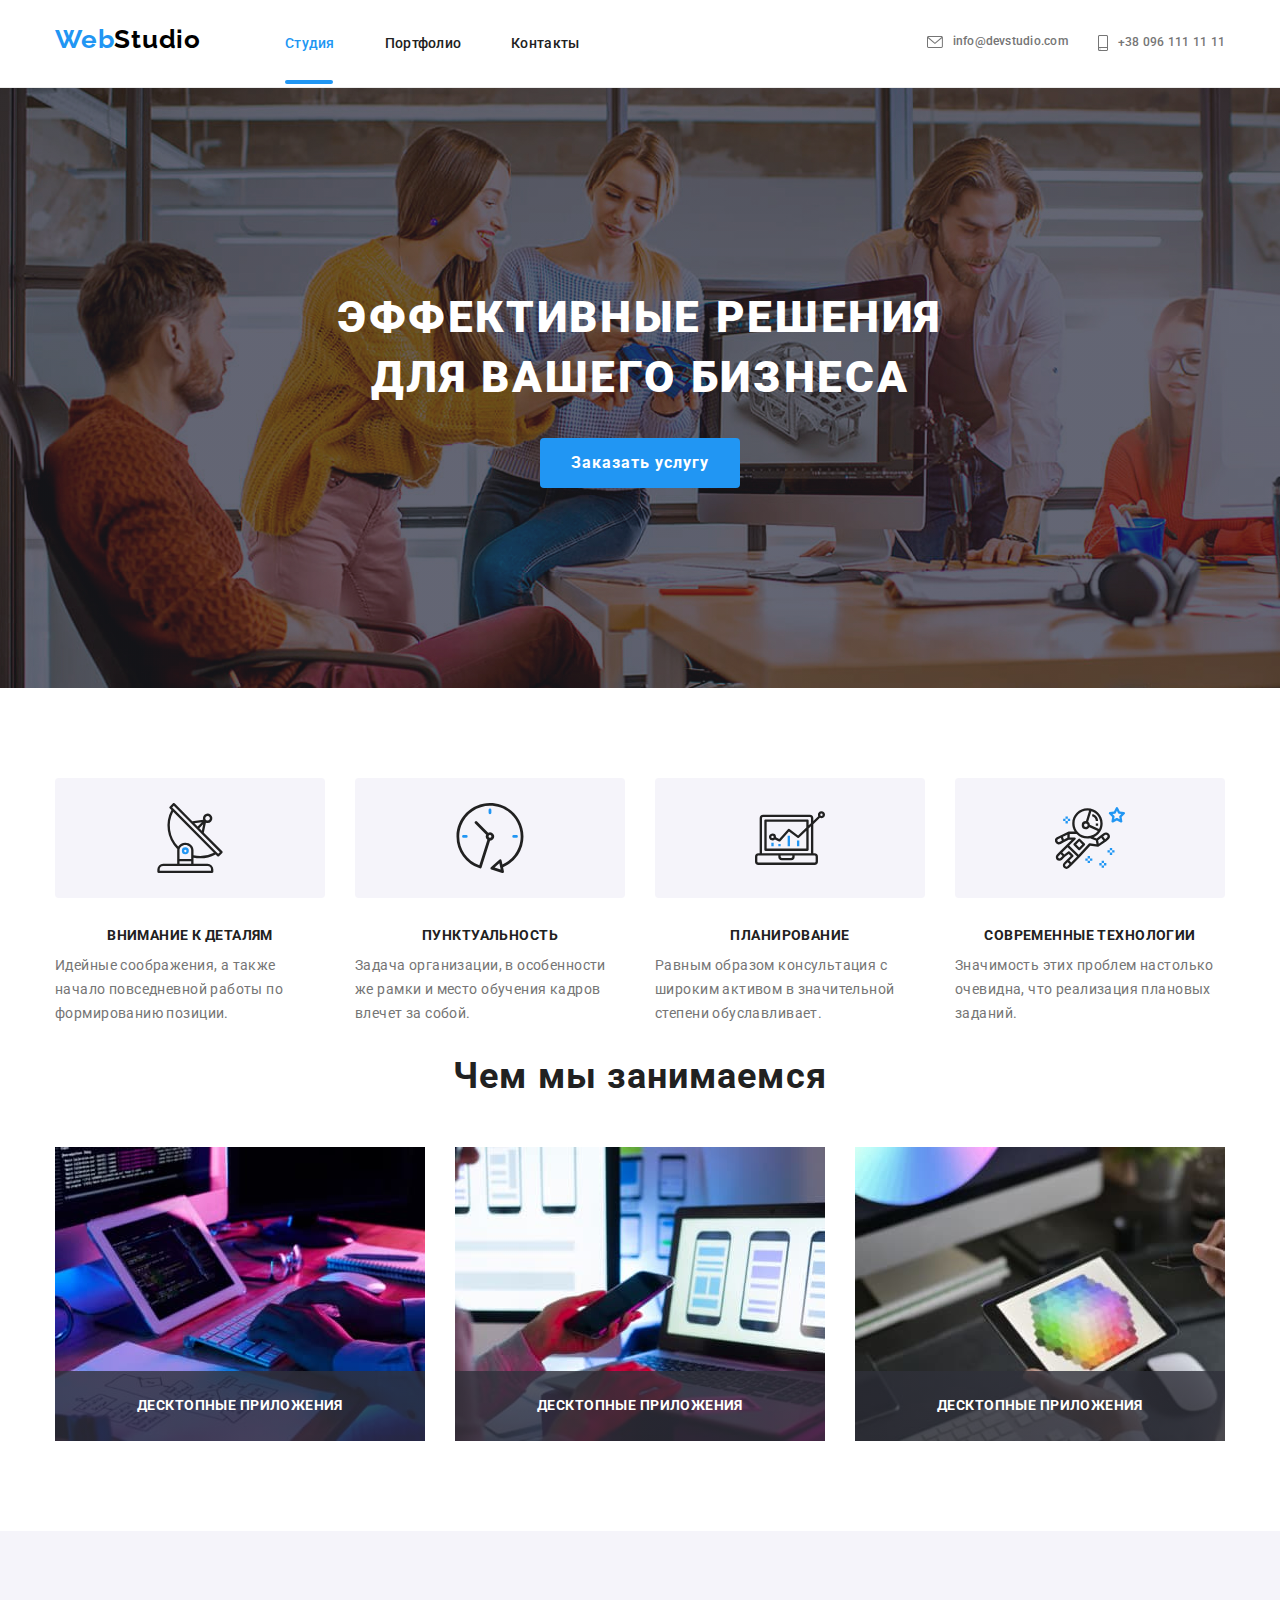
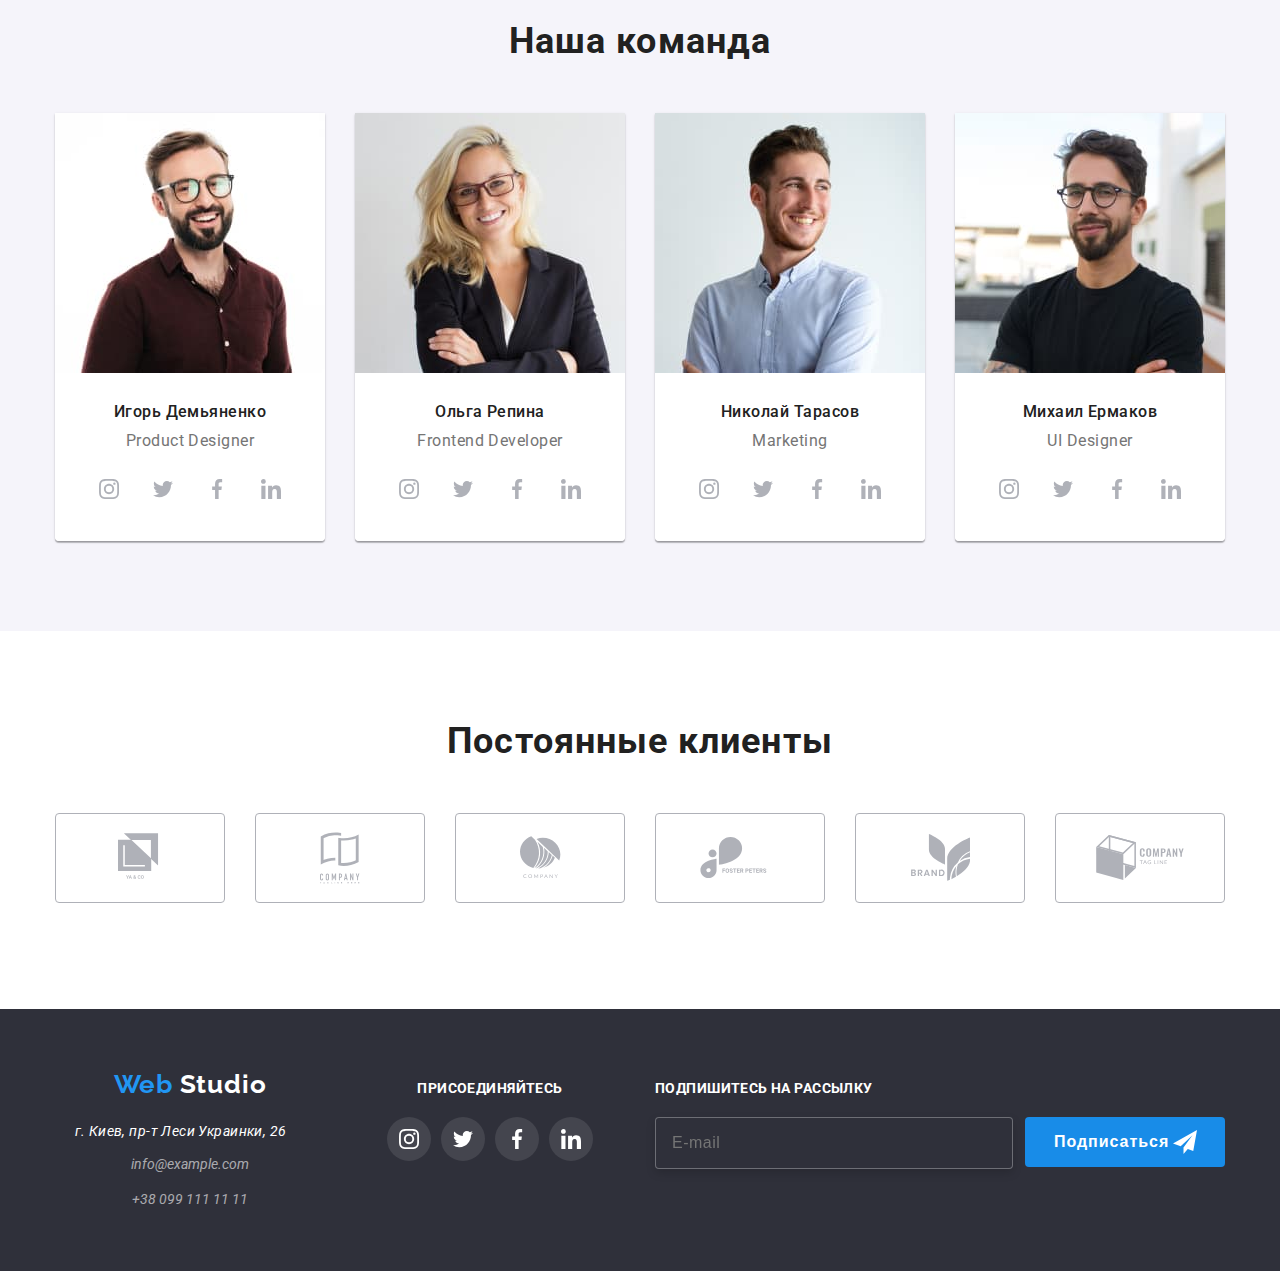
==== commit 9b716043: "na-zdachu" ====
--- a/index.html
+++ b/index.html
@@ -272,8 +272,16 @@
                         <li class="item links-work__item">
                     
                             <a href="" class="links-work__link">
-                    
-                                <img class="img-work" src="./images/img_work_1.jpg" alt="programming" width="370">
+                                
+                                <picture>
+                                    <source
+                                        srcset="./images/desctop/index/img_work_1_img.jpg 1x, ./images/desctop/index/img_work_1_img@2x.jpg 2x"
+                                        media="(min-width: 1200px)" />
+                                    <img class="img-work" src="./images/img_work_1.jpg" alt="programming" width="370">
+                                </picture>
+
+
+                                
                     
                                 <div class="links-work__bg-bottom-work">
                     
@@ -287,8 +295,13 @@
                         <li class="item links-work__item">
                     
                             <a href="" class="links-work__link">
-                                <img src="./images/img_work_2.jpg" alt="programming mobile" width="370">
-                    
+
+                                <picture>
+                                    <source srcset="./images/desctop/index/img_work_2_img.jpg 1x, ./images/desctop/index/img_work_2_img@2x.jpg 2x"
+                                        media="(min-width: 1200px)" />
+                                    <img src="./images/img_work_2.jpg" alt="programming mobile" width="370">
+                                </picture>
+                                           
                                 <div class="links-work__bg-bottom-work">
                     
                                     <h3 class="link-work__title">Десктопные приложения</h3>
@@ -302,8 +315,14 @@
                         <li class="item links-work__item">
                     
                             <a href="" class="links-work__link">
-                    
-                                <img src="./images/img_work_3.jpg" alt="drawing graphics" width="370">
+                                
+                                <picture>
+                                    <source srcset="./images/desctop/index/img_work_3_img.jpg 1x, ./images/desctop/index/img_work_3_img@2x.jpg 2x"
+                                        media="(min-width: 1200px)" />
+                                    <img src="./images/img_work_3.jpg" alt="drawing graphics" width="370">
+                                </picture>
+
+                                
                     
                                 <div class="links-work__bg-bottom-work">
                     
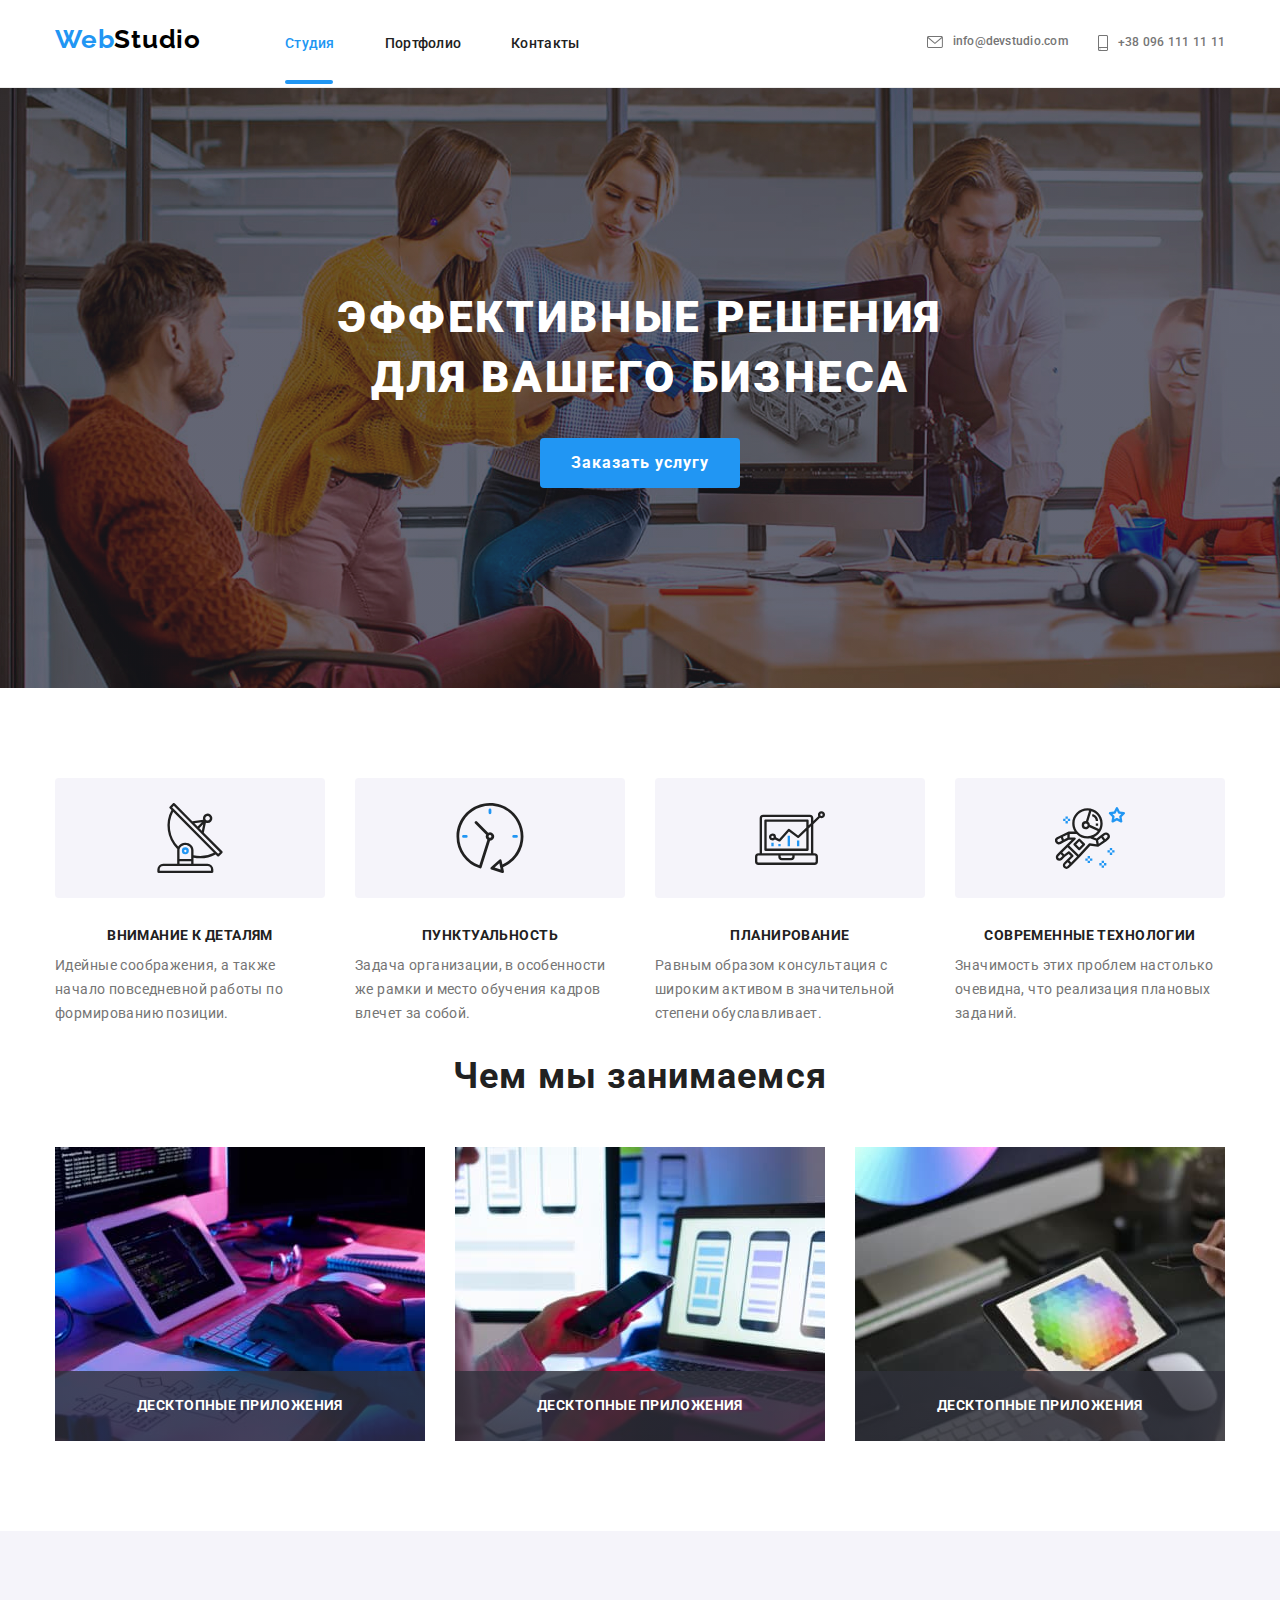
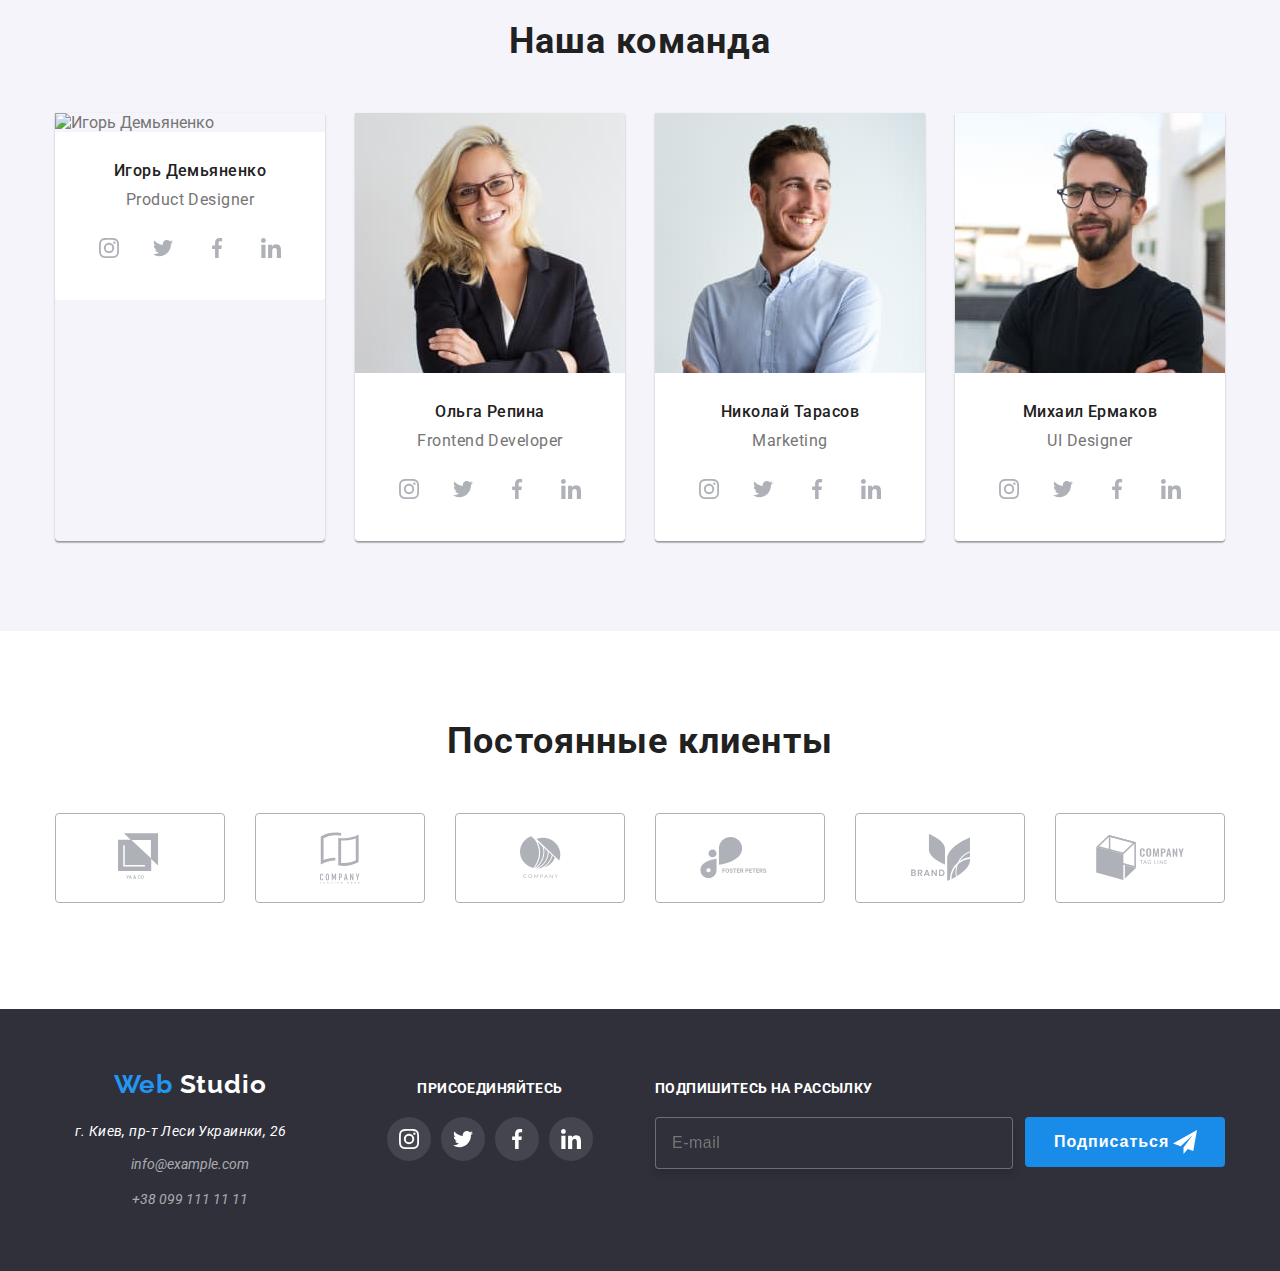
==== commit fc27acd1: "final-demynenko" ====
--- a/index.html
+++ b/index.html
@@ -353,13 +353,13 @@
                     <li class=" team__item item" >
                         <picture>
                             <source
-                                srcset="./images/desctop/index/person_team_Demyanenko_img.jpg 1x, ./images/desctop/index/person_team_Demyanenko_img@2x.jpg 2x"
+                                srcset="./images/desctop/index/person_team_demyanenko_img.jpg 1x, ./images/desctop/index/person_team_demyanenko_img@2x.jpg 2x"
                                 media="(min-width: 1200px)" />
                             <source
-                                srcset="./images/tablets/index/person_team_Demyanenko_img.jpg 1x, ./images/tablets/index/person_team_Demyanenko_img@2x.jpg 2x"
+                                srcset="./images/tablets/index/person_team_demyanenko_img.jpg 1x, ./images/tablets/index/person_team_demyanenko_img@2x.jpg 2x"
                                 media="(min-width: 768px)" />
                             <source
-                                srcset="./images/mobile/index/person_team_Demyanenko_img.jpg 1x, ./images/mobile/index/person_team_Demyanenko_img@2x.jpg 2x "
+                                srcset="./images/mobile/index/person_team_demyanenko_img.jpg 1x, ./images/mobile/index/person_team_demyanenko_img@2x.jpg 2x "
                                 media="(max-width: 767px)" />
                         
                             <img class="team__img-worker" src="./images/person_team_demyanenko.jpg" alt="Игорь Демьяненко" max-width="450">
--- a/CSS/main.min.css
+++ b/CSS/main.min.css
@@ -1,2 +1,2 @@
-html{box-sizing:border-box}body{font-family:'Roboto', sans-serif;font-style:normal;font-weight:400;color:#757575;margin:0}*,*::after,*::before{box-sizing:inherit}h1,h2,h3,p{margin-top:0}.list{list-style:none;margin-left:0px;margin-top:0px;padding-left:0px}li{list-style:none}img{display:block;max-width:100%;height:auto}.clients{display:flex;flex-wrap:wrap;margin-top:-30px;margin-left:-30px}.clients__item-company{flex-basis:calc(100% - 30px * var(--grid-set) / var(--grid-set));margin-left:30px;margin-top:30px}:root{--text-general-top: 'Roboto', sans-serif;--prymory-text-color: #757575;--title-text-color: #212121;--whiet-text-color: #ffffff;--hover-focus-color: #2196f3;--black-text-color: #000000;--background-fone: #2f303a;--grid-set: 2;--transition-transform: transform 250ms cubic-bezier(0.4, 0, 0.2, 1);--transition-oll: 250ms cubic-bezier(0.4, 0, 0.2, 1)}.visually-hidden{position:absolute !important;clip:rect(1px 1px 1px 1px);clip:rect(1px, 1px, 1px, 1px);padding:0 !important;border:0 !important;height:1px !important;width:1px !important;overflow:hidden}.container{width:100%;padding-left:15px;padding-right:15px;padding-top:60px;padding-bottom:60px;margin-left:auto;margin-right:auto}@media screen and (min-width: 480px){.container{max-width:480px}}@media screen and (min-width: 768px){.container{max-width:768px}}@media screen and (min-width: 1200px){.container{max-width:1200px;padding-top:90px;padding-bottom:90px}}.header--line{position:relative;background-color:#ffffff;border-bottom:1px solid #ececec}@media screen and (max-width: 767.98px){.container-nav{padding-top:16px;padding-bottom:16px}}@media screen and (min-width: 768px){.container-nav{display:flex;align-items:center;justify-content:space-between;padding-top:32px;padding-bottom:3px;width:100%}}@media screen and (min-width: 1200px){.container-nav{display:flex;align-items:center;justify-content:space-between;padding-top:24px;padding-bottom:12px}}@media screen and (max-width: 767.89px){.menu-container.is-open{display:block;width:100%}}@media screen and (min-width: 250px) and (max-width: 479.89px){.menu-container{padding:28px 15px 28px 15px}}@media screen and (max-width: 767.89px){.menu-container{display:none;position:absolute;z-index:100;width:100vh;height:100vh;padding:48px 40px 48px 20px;margin-left:auto;margin-right:auto;top:0;left:0;background-color:#FFFFFF;box-shadow:0px 4px 8px rgba(0,0,0,0.04),0px 2px 4px rgba(0,0,0,0.08),0px 1px 3px rgba(0,0,0,0.16)}}@media screen and (min-width: 768px){.menu-container{display:flex;align-items:baseline;justify-content:space-between;width:100%}}@media screen and (max-width: 767.89px){.container-nav__contacts{max-width:767px}}@media screen and (max-width: 767.98px){.nav{max-width:767.98px;display:flex;justify-content:space-between;align-items:center}}@media screen and (min-width: 768px){.nav{display:flex;justify-content:space-between;align-items:baseline;width:100%}}@media screen and (min-width: 1200px){.nav{display:flex;justify-content:space-between;align-items:baseline;width:100%}}@media screen and (max-width: 767.98px){.menu-button{z-index:122;top:10px;right:10px;display:inline-flex;border:none;margin:0;padding:0;background-color:transparent}.menu-button:hover .menu-button__icon{cursor:pointer;fill:#2196F3}.menu-button__icon-close{display:none}.menu-button__icon{position:relative;display:flex;justify-content:center;align-items:center;z-index:100;transition:color var(--transition-oll)}.menu-button__icon-close{position:absolute}.menu-button.is-open .menu-button__icon-close{display:block}.menu-button.is-open .menu-button__icon-menu{display:none}}@media screen and (min-width: 768px){.menu-button{display:none}.menu-button__icon-close{display:none}.menu-button__icon-menu{display:none}}@media screen and (max-width: 767.89px){.menu{position:relative;display:inlite-flex;margin-bottom:280px}.menu__item{max-width:220px}.menu__item:not(:last-child){margin-bottom:32px}}@media screen and (min-width: 768px){.menu{display:flex}.menu__item:not(:last-child){margin-right:50px}}.menu__link-title-text:hover,.menu__link-title-text:focus{color:var(--hover-focus-color)}.menu__link-title-text{padding-top:20px;padding-bottom:22px;font-weight:500;font-size:40px;line-height:1.17;letter-spacing:0.02em;text-decoration:none;color:var(--title-text-color)}@media screen and (min-width: 768px){.menu__link-title-text{font-size:14px;line-height:1.14}}@media screen and (min-width: 1200px){.menu__link-title-text{font-size:14px;line-height:1.14}}.menu__link--active{color:var(--hover-focus-color)}.logo-decor{font-family:'Raleway', sans-serif;font-style:normal;font-weight:700;font-size:24px;line-height:1.16;letter-spacing:0.03em}@media screen and (max-width: 767.98px){.logo-decor{display:inline-block;text-decoration:none;margin:0;padding:0;width:100%}.logo-decor__start{color:var(--hover-focus-color)}.logo-decor__end{color:var(--black-text-color)}}@media screen and (min-width: 768px){.logo-decor{display:flex;text-decoration:none;margin-right:88px;padding:0;max-width:137px}.logo-decor__start{color:var(--hover-focus-color)}.logo-decor__end{color:var(--black-text-color)}}@media screen and (min-width: 1200px){.logo-decor{text-decoration:none;margin-right:93px;font-size:26px;line-height:1.2}.logo-decor__start{color:var(--hover-focus-color)}.logo-decor__end{color:var(--black-text-color)}}@media screen and (min-width: 768px){.header-line__link-title-studio::after{display:flex;position:absolute;background-image:url(../images/heder_std.svg);content:'';width:48px;height:4px;margin-top:28px}.header-line__link-contacts-icon::after{display:flex;position:absolute;z-index:634453;background-image:url(../images/heder_contacts.svg);content:'';width:68px;height:4px;margin-top:28px;transform:scaleX(0);transition:var(--transition-transform)}.header-line__link-std-icon::after{display:flex;position:absolute;background-image:url(../images/heder_portfolio.svg);content:'';width:77px;height:4px;margin-top:28px;transform:scaleX(0);transition:var(--transition-transform)}.header-line__link-prt-std-icon:hover:after,.header-line__link-prt-std-icon:focus:after,.header-line__link-contacts-icon:hover:after,.header-line__link-contacts-icon:focus:after,.header-line__link-std-icon:hover:after,.header-line__link-std-icon:focus:after{transform:scaleX(1)}.header-line__link-portfolio-icon::after{display:flex;position:absolute;background-image:url(../images/heder_portfolio.svg);content:'';width:77px;height:4px;margin-top:28px}.header-line__link-prt-std-icon::after{display:flex;position:absolute;background-image:url(../images/heder_std.svg);content:'';width:48px;height:4px;margin-top:28px;transform:scaleX(0);transition:var(--transition-transform)}}@media screen and (min-width: 1200px){.header-line__link-title-studio::after{display:flex;position:absolute;background-image:url(../images/heder_std.svg);content:'';width:48px;height:4px;margin-top:28px}.header-line__link-contacts-icon::after{display:flex;position:absolute;background-image:url(../images/heder_contacts.svg);content:'';width:68px;height:4px;margin-top:28px;transform:scaleX(0);transition:var(--transition-transform)}.header-line__link-std-icon::after{display:flex;position:absolute;background-image:url(../images/heder_portfolio.svg);content:'';width:77px;height:4px;margin-top:28px;transform:scaleX(0);transition:var(--transition-transform)}.header-line__link-prt-std-icon:hover:after,.header-line__link-prt-std-icon:focus:after,.header-line__link-contacts-icon:hover:after,.header-line__link-contacts-icon:focus:after,.header-line__link-std-icon:hover:after,.header-line__link-std-icon:focus:after{transform:scaleX(1)}.header-line__link-portfolio-icon::after{display:flex;position:absolute;background-image:url(../images/heder_portfolio.svg);content:'';width:77px;height:4px;margin-top:28px}.header-line__link-prt-std-icon::after{display:flex;position:absolute;background-image:url(../images/heder_std.svg);content:'';width:48px;height:4px;margin-top:28px;transform:scaleX(0);transition:var(--transition-transform)}}@media screen and (max-width: 767.89px){.contacts{display:inline-flex;flex-direction:column-reverse;margin-bottom:64px;max-width:300px}.contacts__item:not(:first-child){margin-bottom:32px}.contacts__item{max-width:300px}}@media screen and (min-width: 768px){.contacts{display:inline-flex;flex-direction:column}.contacts__item:not(:last-child){margin-bottom:10px}}@media screen and (min-width: 1200px){.contacts{display:flex;flex-direction:row;min-width:335}.contacts__item{max-width:300px}.contacts__item:not(:last-child){margin-right:30px}}.link-phone,.link-mail{padding-top:10px;padding-bottom:10px;font-weight:500;font-size:14px;line-height:1.14;text-decoration:none;color:var(--prymory-text-color);transition:color var(--transition-oll)}.link-phone,.link-mail{display:flex;align-items:center;width:100%;padding-top:10px;padding-bottom:10px}.link-phone{padding:0;font-weight:500;font-size:28px;line-height:1.17;letter-spacing:0.02em;text-decoration:none;color:var(--hover-focus-color);transition:color var(--transition-oll)}@media screen and (min-width: 480px){.link-phone{font-weight:500;font-size:34px;line-height:1.17}}@media screen and (min-width: 768px){.link-phone{color:var(--prymory-text-color);font-size:12px;line-height:1.16}}@media screen and (min-width: 768px){.link-phone:hover,.link-phone:focus{color:var(--hover-focus-color)}}@media screen and (min-width: 1200px){.link-mail{display:flex;align-items:center;width:100%}}.link-mail{padding:0;font-weight:500;font-size:24px;line-height:1.16;letter-spacing:0.02em;text-decoration:none;color:var(--prymory-text-color)}@media screen and (min-width: 768px){.link-mail{font-size:12px;line-height:1.16}}.link-mail:hover,.link-mail:focus{color:var(--hover-focus-color)}.link-mail__icon{width:16px;height:12px;margin-right:10px;background-color:#ffffff;fill:currentColor}@media screen and (max-width: 767.89px){.link-mail__icon{display:none}}.link-phone__icon{width:10px;height:16px;margin-right:10px;background-color:#ffffff;fill:currentColor}@media screen and (max-width: 767.89px){.link-phone__icon{display:none}}.header-social{display:none}@media screen and (max-width: 767.89px){.header-social{display:inline-flex;justify-content:start;padding:0;margin:0;max-width:360px}}.header-social__item:not(:last-child){border-right:1px solid rgba(33,33,33,0.2)}@media screen and (min-width: 320px){.header-social__item:not(:last-child){margin-right:2px;padding-right:2px}}@media screen and (min-width: 480px){.header-social__item:not(:last-child){margin-right:10px;padding-right:10px}}.header-social__link{font-weight:500;font-size:18px;line-height:1.22;letter-spacing:0.02em;text-decoration:none;color:#2196F3}@media screen and (min-width: 320px){.header-social__link{font-size:16px;line-height:1.22}}.title-hero{margin-bottom:30px;font-weight:900;font-size:26px;line-height:1.62;letter-spacing:0.06em;text-transform:uppercase;color:#ffffff;color:var(--whiet-text-color)}@media screen and (min-width: 1200px){.title-hero{max-width:1600px;font-size:44px;line-height:1.36;letter-spacing:0.06em;text-transform:uppercase;color:var(--whiet-text-color);text-align:center}}.title-hero-section{padding-top:118px;margin-left:auto;margin-right:auto;background-color:#c4c4c4;background-size:cover;background-repeat:no-repeat}@media screen and (max-width: 480px){.title-hero-section{background-image:linear-gradient(to right, rgba(47,48,58,0.4), rgba(47,48,58,0.4)),url(../images/mobile/hero_img@1x.jpg)}}@media screen and (max-width: 480px) and (min-device-pixel-ratio: 2), screen and (max-width: 480px) and (min-resolution: 192dpi), screen and (max-width: 480px) and (min-resolution: 2dppx){.title-hero-section{background-image:linear-gradient(to right, rgba(47,48,58,0.4), rgba(47,48,58,0.4)),url(../images/mobile/hero_img@2x.jpg)}}@media screen and (max-width: 480px) and (min-device-pixel-ratio: 3), screen and (max-width: 480px) and (min-resolution: 288dpi), screen and (max-width: 480px) and (min-resolution: 3dppx){.title-hero-section{background-image:linear-gradient(to right, rgba(47,48,58,0.4), rgba(47,48,58,0.4)),url(../images/mobile/hero_img@3x.jpg)}}@media screen and (min-width: 481px) and (max-width: 767px){.title-hero-section{width:480px;height:400px;background-image:linear-gradient(to right, rgba(47,48,58,0.4), rgba(47,48,58,0.4)),url(../images/mobile/hero_img@1x.jpg)}}@media screen and (min-width: 481px) and (max-width: 767px) and (min-device-pixel-ratio: 2), screen and (min-width: 481px) and (max-width: 767px) and (min-resolution: 192dpi), screen and (min-width: 481px) and (max-width: 767px) and (min-resolution: 2dppx){.title-hero-section{background-image:linear-gradient(to right, rgba(47,48,58,0.4), rgba(47,48,58,0.4)),url(../images/mobile/hero_img@2x.jpg)}}@media screen and (min-width: 481px) and (max-width: 767px) and (min-device-pixel-ratio: 3), screen and (min-width: 481px) and (max-width: 767px) and (min-resolution: 288dpi), screen and (min-width: 481px) and (max-width: 767px) and (min-resolution: 3dppx){.title-hero-section{background-image:linear-gradient(to right, rgba(47,48,58,0.4), rgba(47,48,58,0.4)),url(../images/mobile/hero_img@3x.jpg)}}@media screen and (min-width: 768px) and (max-width: 1199px){.title-hero-section{max-width:768px;height:400px;background-image:linear-gradient(to right, rgba(47,48,58,0.4), rgba(47,48,58,0.4)),url(../images/tablets/hero_img@1x.jpg)}}@media screen and (min-width: 768px) and (max-width: 1199px) and (min-device-pixel-ratio: 2), screen and (min-width: 768px) and (max-width: 1199px) and (min-resolution: 192dpi), screen and (min-width: 768px) and (max-width: 1199px) and (min-resolution: 2dppx){.title-hero-section{background-image:linear-gradient(to right, rgba(47,48,58,0.4), rgba(47,48,58,0.4)),url(../images/tablets/hero_img@2x.jpg)}}@media screen and (min-width: 1200px){.title-hero-section{padding-top:200px;height:600px;max-width:1600px;background-image:linear-gradient(to right, rgba(47,48,58,0.4), rgba(47,48,58,0.4)),url(../images/desctop/hero_img@1x.jpg)}}@media screen and (min-width: 1200px) and (min-device-pixel-ratio: 2), screen and (min-width: 1200px) and (min-resolution: 192dpi), screen and (min-width: 1200px) and (min-resolution: 2dppx){.title-hero-section{background-image:linear-gradient(to right, rgba(47,48,58,0.4), rgba(47,48,58,0.4)),url(../images/desctop/hero_img@2x.jpg)}}.container-hero{text-align:center}.btn{width:200px;height:50px;left:700px;top:430px;background:#2196f3;cursor:pointer;margin-bottom:106px;border-radius:4px;font-family:inherit;font-weight:700;font-size:16px;line-height:1.87;align-items:center;text-align:center;letter-spacing:0.06em;color:var(--whiet-text-color);border:0;transition:box-shadow var(--transition-oll),background var(--transition-oll)}.btn:hover,.btn:focus{box-shadow:0px 4px 4px rgba(0,0,0,0.15);background:#188ce8}.backdrop{position:fixed;z-index:3;top:0;left:0;width:100%;height:100%;background-color:rgba(0,0,0,0.2);transition:opacity var(--transition-oll)}.backdrop.is-hidden{opacity:0;pointer-events:none}.modal{position:absolute;top:50%;left:50%;transform:translate(-50%, -50%);min-height:609px;max-width:450px;padding:40px 39px 15px 41px;background-color:#ffffff}@media screen and (min-width: 1200px){.modal{min-height:581px;min-width:528px}}.btn-modal{position:absolute;padding:0;top:8px;right:8px;width:30px;height:30px;border-radius:50%;background:#ffffff;border:1px solid rgba(0,0,0,0.1);transition:border var(--transition-oll);cursor:pointer}.btn-modal-close__icon{position:absolute;margin-right:0px;width:18px;height:18px;top:50%;left:50%;transform:translate(-50%, -50%);fill:currentColor;transition:fill var(--transition-oll)}.btn-modal:hover .btn-modal-close__icon,.btn-modal:focus .btn-modal-close__icon{fill:var(--hover-focus-color)}.form{width:100%}.form__modal-title{display:block;max-width:370px;font-weight:700;font-size:20px;line-height:1.15;text-align:center;letter-spacing:0.03em;color:#212121;margin-bottom:12px}@media screen and (min-width: 1200px){.form__modal-title{min-width:448px}}.form__label-name{display:block;margin-bottom:4px;font-size:12px;line-height:1.16;letter-spacing:0.01em;text-align:start}.form__field{max-width:370px;margin-bottom:18px;position:relative}@media screen and (min-width: 1200px){.form__field{max-width:448px;margin-bottom:18px;position:relative}}.form__input{width:370px;padding:11px 11px 11px 42px;border-radius:4px;outline:1px solid rgba(33,33,33,0);border:1px solid rgba(33,33,33,0.2);transition:fill var(--transition-oll);color:var(--prymory-text-color);font-size:14px;line-height:1.14;letter-spacing:0.01em}.form__input:focus{border:1px solid #2196f3;border-radius:4px;color:var(--prymory-text-color);font-size:14px;line-height:1.14;letter-spacing:0.01em}@media screen and (max-width: 1199.89px){.form__input{width:100%}}@media screen and (min-width: 1200px){.form__input{width:100%;padding:12px 12px 12px 42px}}.form__input:focus ~ .form__icon{fill:var(--hover-focus-color)}.form__icon{position:absolute;left:12px;bottom:12px;width:18px;height:18px;fill:inherit}input:focus .form__icon{fill:#188ce8}.form__textarea{border-radius:4px;outline:1px solid rgba(33,33,33,0);border:1px solid rgba(33,33,33,0.2);width:100%;resize:none;color:inherit;padding:12px 16px;color:inherit;font-size:14px;line-height:1.14;letter-spacing:0.01em}.form__textarea:focus{border:1px solid #2196f3;border-radius:4px}textarea::placeholder{font-size:14px;line-height:1.14;letter-spacing:0.01em;color:rgba(117,117,117,0.5)}.form__link-dec-condition{font-size:12px;line-height:1.16;letter-spacing:0.03em;text-decoration-line:underline;color:#2196f3}@media screen and (min-width: 1200px){.form__link-dec-condition{font-size:14px;line-height:1.71}}.form__link-dec-condition:focus{outline-color:var(--hover-focus-color)}.form__label-name-condition{padding-left:20px;font-size:12px;line-height:1.16;letter-spacing:0.03em}@media screen and (min-width: 1200px){.form__label-name-condition{padding-left:20px;font-size:14px;line-height:1.71}}.form-field-condition{display:inline-flex;align-items:baseline;justify-content:center;margin-bottom:30px;width:100%;padding:0}@media screen and (min-width: 480px){.form-field-condition{min-width:370px}}@media screen and (min-width: 1200px){.form-field-condition{min-width:435px}}.form__checkbox{-webkit-appearance:none;-moz-appearance:none;appearance:none}.form__icon-checkbox--on{position:absolute;top:2px;left:0;width:18px;height:18px;border-radius:2px;opacity:0}.form__checkbox:checked ~ .form__icon-checkbox--on{background-color:var(--hover-focus-color);opacity:1;transition:background-color var(--transition-oll);box-shadow:0px 4px 4px rgba(0,0,0,0.15)}@media screen and (min-width: 1200px){.form__icon-checkbox--on{left:7px}}.form__icon-checkbox--off{position:absolute;top:2px;left:0;width:18px;height:18px;border-radius:2px}.form__checkbox:focus:not(:checked) ~ .form__icon-checkbox--off{box-shadow:0px 4px 4px rgba(0,0,0,0.15);stroke:var(--hover-focus-color);stroke-width:2px;stroke-opacity:0.8;transition:stroke var(--transition-oll)}@media screen and (min-width: 1200px){.form__icon-checkbox--off{left:7px}}.btn-send{display:block;width:200px;height:50px;left:625px;top:707px;border:0;background-color:var(--hover-focus-color);border-radius:4px;margin-left:auto;margin-right:auto;margin-bottom:25px;padding-left:0;padding-right:0;cursor:pointer;font-weight:700;font-size:16px;line-height:1.87;color:var(--whiet-text-color);text-align:center;letter-spacing:0.06em;transition:background-color var(--transition-oll)}.btn-send:hover,.btn-send:focus{background-color:#188ce8;box-shadow:0px 4px 4px rgba(0,0,0,0.15)}.advatage__item:not(:last-child){margin-bottom:30px}@media screen and (min-width: 768px) and (max-width: 1199px){.advatage{display:flex;flex-wrap:wrap;margin-top:-30px;margin-left:-30px;margin-bottom:0}.advatage__item{flex-basis:calc(100% - 30px * var(--grid-set) / var(--grid-set));margin-left:30px;margin-top:30px;max-width:354px}.advatage{--grid-set: 2}}@media screen and (min-width: 1200px){.advatage{display:flex;flex-wrap:wrap;margin-top:-30px;margin-left:-30px;margin-bottom:0}.advatage__item{flex-basis:calc(100% - 30px * var(--grid-set) / var(--grid-set));margin-left:30px;margin-top:30px;max-width:270px}.advatage{--grid-set: 4}}@media screen and (min-width: 1200px){.advatage{--grid-set: 2}}.advatage__antena-icon::before,.advatage__cloc-icon::before,.advatage__diagram-icon::before,.advatage__astronaut-icon::before{display:block;content:'';height:120px;background-position:center;background-repeat:no-repeat;background-color:#f5f4fa;border-radius:4px;margin-bottom:30px}.advatage__antena-icon::before{background-image:url(../images/antenna.svg)}.advatage__cloc-icon::before{background-image:url(../images/clock.svg)}.advatage__diagram-icon::before{background-image:url(../images/diagram.svg)}.advatage__astronaut-icon::before{background-image:url(../images/astronaut.svg)}.advatage__title{margin-bottom:10px;font-weight:700;font-size:14px;line-height:1.14;letter-spacing:0.03em;text-transform:uppercase;color:var(--title-text-color);text-align:center}.advatage__text{margin-bottom:0px;font-size:14px;line-height:1.71;letter-spacing:0.03em;text-align:start;color:var(--prymory-text-color)}@media screen and (max-width: 1199px){.work-hiden{display:none}}.title-work{margin-bottom:50px;font-weight:700;font-size:36px;line-height:1.16;text-align:center;letter-spacing:0.03em;color:var(--title-text-color)}.links-work{display:flex;margin-bottom:0px}.links-work__item:not(:last-child){margin-right:30px}.links-work__link{display:block;position:relative;z-index:1}.links-work__bg-bottom-work{position:absolute;bottom:0;display:flex;justify-content:center;align-items:center;background-image:linear-gradient(to right, rgba(47,48,58,0.8), rgba(47,48,58,0.8));width:370px;height:70px}.link-work__title{margin-bottom:0;font-weight:700;font-size:14px;line-height:1.14;text-align:center;letter-spacing:0.03em;text-transform:uppercase;color:var(--whiet-text-color)}.section-team{width:auto;background-color:#f5f4fa}.team{margin-top:-30px;margin-left:-30px}.team__item{flex-basis:calc(100% - 30px * var(--grid-set) / var(--grid-set));margin-left:30px;margin-top:30px;max-width:450px;margin-bottom:0}.team{--grid-set: 4}@media screen and (min-width: 768px){.team{margin-bottom:0px;display:flex;flex-wrap:wrap;margin-top:-30px;margin-left:-30px}.team__item{flex-basis:calc(100% - 30px * var(--grid-set) / var(--grid-set));margin-left:30px;margin-top:30px;max-width:354px;margin-bottom:0}.team{--grid-set: 2}}@media screen and (min-width: 1200px){.team{display:flex;flex-wrap:wrap;margin-top:-30px;margin-left:-30px}.team__item{flex-basis:calc(100% - 30px * var(--grid-set) / var(--grid-set));margin-left:30px;margin-top:30px;max-width:270px;margin-bottom:0}.team{--grid-set: 4}}.team__title{font-weight:700;font-size:28px;line-height:1.78;text-align:center;letter-spacing:0.03em;color:var(--title-text-color)}@media screen and (min-width: 1200px){.team__title{margin-bottom:50px;font-weight:700;font-size:36px;line-height:1.16;text-align:center;letter-spacing:0.03em;color:var(--title-text-color)}}.team__item{box-shadow:0px 1px 3px rgba(0,0,0,0.12),0px 1px 1px rgba(0,0,0,0.14),0px 2px 1px rgba(0,0,0,0.2);border-radius:0px 0px 4px 4px}.team__title-name{margin-bottom:10px;font-weight:500;font-size:16px;line-height:1.18;text-align:center;letter-spacing:0.03em;color:var(--title-text-color)}.team__name-profession{padding-top:30px;padding-bottom:30px;background-color:#ffffff;border-radius:inherit}.team__profession{margin-bottom:0px;font-size:16px;line-height:1.18;text-align:center;letter-spacing:0.03em;color:var(--prymory-text-color);margin-bottom:16px}.social{display:flex;justify-content:center}.social__item:not(:last-child){margin-right:10px}.social__item{width:44px;height:44px;border-radius:50%}.social__icon{width:20px;height:20px}.social__link{display:flex;justify-content:center;align-items:center;width:100%;height:100%;border-radius:inherit;background-color:#ffffff;fill:#afb1b8;transform:scale(1);transition:var(--transition-transform)}.social__link:hover,.social__link:focus{fill:#ffffff;background-color:var(--hover-focus-color);transform:scale(1.15)}.clients{justify-content:center}.clients__item-company{max-width:210px;height:92px}.clients__item-company{--grid-set: 3}@media screen and (min-width: 768px){.clients{display:flex;flex-wrap:wrap;margin-top:-30px;margin-left:-30px}.clients__item-company{flex-basis:calc(100% - 30px * var(--grid-set) / var(--grid-set));margin-left:30px;margin-top:30px;max-width:226px;height:92px}.clients__item-company{--grid-set: 3}}@media screen and (min-width: 1200px){.clients{display:flex;flex-wrap:wrap;margin-top:-30px;margin-left:-30px}.clients__item-company{flex-basis:calc(100% - 30px * var(--grid-set) / var(--grid-set));margin-left:30px;margin-top:30px;max-width:170px;height:90px}.clients__item-company{--grid-set: 6}}.clients__icon-company-1{width:44.27px;height:49.23px}.clients__icon-company-2{width:40px;height:52px}.clients__icon-company-3{width:41px;height:42.6px}.clients__icon-company-4{width:79.66px;height:42.02px}.clients__icon-company-5{width:59px;height:47px}.clients__icon-company-6{width:88.48px;height:45.44px}.clients-title{margin-bottom:30px;font-weight:700;font-size:28px;line-height:1.17;text-align:center;letter-spacing:0.03em;color:var(--title-text-color)}@media screen and (min-width: 1200px){.clients-title{margin-bottom:50px;font-weight:700;font-size:36px;line-height:1.16;text-align:center;letter-spacing:0.03em;color:var(--title-text-color)}}.clients__link-company{display:flex;justify-content:center;align-items:center;width:100%;height:100%;border-radius:4px;border:1px solid #afb1b8;fill:#afb1b8;transition:fill var(--transition-oll),border var(--transition-oll)}.clients__link-company:hover,.clients__link-company:focus{fill:var(--hover-focus-color);border:1px solid var(--hover-focus-color)}.footer{width:auto;background-color:var(--background-fone);margin-top:0px}.container-footer{padding-top:60px;text-align:center;padding-bottom:60px}.group-footer{margin-bottom:60px}@media screen and (min-width: 768px){.container-footer{display:flex;flex-wrap:wrap;justify-content:space-around}.group-footer{margin-bottom:60px}}@media screen and (min-width: 1200px){.container-footer{display:flex;justify-content:space-between}.group-footer{margin:0}}@media screen and (min-width: 1200px){.ftr-block{flex-basis:calc((50% - 45px) / 2)}.ftr-block:last-child{flex-basis:calc(50% - 15px)}}.logo-footer-oll{display:block;margin-bottom:20px;font-family:'Raleway', sans-serif;font-style:normal;font-weight:700;font-size:26px;line-height:1.2;letter-spacing:0.03em;text-decoration:none;text-align:center}.logo-footer{color:var(--whiet-text-color)}.title-ftr-adrs{display:inline-block;width:231px}.footer-contacts__link-phone-footer,.footer-contacts__link-mail-footer{font-weight:normal;font-size:14px;line-height:24px;color:rgba(255,255,255,0.6);text-decoration:none;transition:color var(--transition-oll)}.link-adr-footer{display:inline-flex;width:231px;margin-bottom:8px;font-size:14px;line-height:1.71;letter-spacing:0.03em;color:var(--whiet-text-color);text-decoration:none;transition:color var(--transition-oll)}.footer-contacts{display:block;margin-bottom:0px;width:231px;margin-right:0}.footer-contacts__link-phone-footer:hover,.footer-contacts__link-phone-footer:focus,.footer-contacts__link-mail-footer:hover,.footer-contacts__link-mail-footer:focus{color:var(--hover-focus-color)}.footer-contacts__item:not(:last-child){margin-bottom:11px}.link-adr-footer:hover,.link-adr-footer:focus{color:var(--hover-focus-color)}.title-link-ftr{margin-bottom:20px;font-weight:700;font-size:14px;line-height:1.14;letter-spacing:0.03em;text-transform:uppercase;color:var(--whiet-text-color)}.container-social{margin-left:auto;margin-right:auto;margin-bottom:60px;padding-top:5px}@media screen and (min-width: 768px){.container-social{margin:0}}@media screen and (min-width: 1200px){.container-social{margin:0;padding-top:12px}}.footer-social{display:flex;justify-content:center;margin-bottom:0}.footer-social__item:not(:last-child){margin-right:10px}.footer-social__item{width:44px;height:44px;border-radius:50%;transform:scale(1);transition:var(--transition-transform)}.footer-social__item:hover,.footer-social__item:focus{background-color:var(--hover-focus-color);transform:scale(1.15)}.footer-social__link{display:flex;justify-content:center;align-items:center;width:100%;height:100%;border-radius:inherit;background-color:rgba(255,255,255,0.1)}.footer-social__icon{width:20px;height:20px;fill:white}.subscription-block{width:100%}.subscription-block__email{display:flex;flex-direction:column;justify-content:center;margin-bottom:20px;padding-left:16px;padding-top:15px;padding-bottom:15px;width:100%;border:1px solid rgba(255,255,255,0.3);background-color:#2f303a;filter:drop-shadow(0px 4px 4px rgba(0,0,0,0.15));border-radius:4px;font-size:16px;line-height:1.25;color:rgba(255,255,255,0.6);letter-spacing:0.03em}@media screen and (min-width: 768px){.subscription{width:100%;padding-top:5px}.subscription-block{width:100%}.subscription-block__email{display:flex;flex-direction:column;justify-content:center;margin-left:auto;margin-right:auto;margin-bottom:20px;padding-left:16px;padding-top:15px;padding-bottom:15px;max-width:450px;border:1px solid rgba(255,255,255,0.3);background-color:#2f303a;filter:drop-shadow(0px 4px 4px rgba(0,0,0,0.15));border-radius:4px;font-size:16px;line-height:1.25;color:rgba(255,255,255,0.6);letter-spacing:0.03em}}@media screen and (min-width: 1200px){.subscription{max-width:570px;padding-top:12px}.subscription-block{width:100%;display:flex}.subscription-block__email{margin-right:12px;padding-left:16px;padding-top:15px;padding-bottom:15px;width:358px}}.title-link-subscription{display:block;margin-bottom:20px;font-weight:700;font-size:14px;line-height:1.14;letter-spacing:0.03em;text-transform:uppercase;color:var(--whiet-text-color)}@media screen and (min-width: 1200px){.title-link-subscription{text-align:start}}.subsription-btn{position:relative;width:200px;height:50px;padding:0;background-color:#188ce8;padding:10px 62px 10px 29px;border-radius:4px;border:0;text-align:center;letter-spacing:0.06em;color:var(--whiet-text-color);font-weight:bold;font-size:16px;line-height:1.87;cursor:pointer;transition:background-color var(--transition-oll)}.subsription-btn:hover,.subsription-btn:focus{box-shadow:0px 4px 4px rgba(0,0,0,0.15);background-color:var(--hover-focus-color)}.subsription-btn__icon{position:absolute;top:13px;right:28px;width:24px;height:24px}
+html{box-sizing:border-box}body{font-family:'Roboto', sans-serif;font-style:normal;font-weight:400;color:#757575;margin:0}*,*::after,*::before{box-sizing:inherit}h1,h2,h3,p{margin-top:0}.list{list-style:none;margin-left:0px;margin-top:0px;padding-left:0px}li{list-style:none}img{display:block;max-width:100%;height:auto}.clients{display:flex;flex-wrap:wrap;margin-top:-30px;margin-left:-30px}.clients__item-company{flex-basis:calc(100% - 30px * var(--grid-set) / var(--grid-set));margin-left:30px;margin-top:30px}:root{--text-general-top: 'Roboto', sans-serif;--prymory-text-color: #757575;--title-text-color: #212121;--whiet-text-color: #ffffff;--hover-focus-color: #2196f3;--black-text-color: #000000;--background-fone: #2f303a;--grid-set: 2;--transition-transform: transform 250ms cubic-bezier(0.4, 0, 0.2, 1);--transition-oll: 250ms cubic-bezier(0.4, 0, 0.2, 1)}.visually-hidden{position:absolute !important;clip:rect(1px 1px 1px 1px);clip:rect(1px, 1px, 1px, 1px);padding:0 !important;border:0 !important;height:1px !important;width:1px !important;overflow:hidden}.container{width:100%;padding-left:15px;padding-right:15px;padding-top:60px;padding-bottom:60px;margin-left:auto;margin-right:auto}@media screen and (min-width: 480px){.container{max-width:480px}}@media screen and (min-width: 768px){.container{max-width:768px}}@media screen and (min-width: 1200px){.container{max-width:1200px;padding-top:90px;padding-bottom:90px}}.header--line{position:relative;background-color:#ffffff;border-bottom:1px solid #ececec}@media screen and (max-width: 767.98px){.container-nav{padding-top:16px;padding-bottom:16px}}@media screen and (min-width: 768px){.container-nav{display:flex;align-items:center;justify-content:space-between;padding-top:32px;padding-bottom:3px;width:100%}}@media screen and (min-width: 1200px){.container-nav{display:flex;align-items:center;justify-content:space-between;padding-top:24px;padding-bottom:12px}}@media screen and (max-width: 767.89px){.menu-container.is-open{display:block;width:100%}}@media screen and (min-width: 250px) and (max-width: 479.89px){.menu-container{padding:28px 15px 28px 15px}}@media screen and (max-width: 767.89px){.menu-container{display:none;position:absolute;z-index:100;width:100vh;height:100vh;padding:48px 40px 48px 20px;margin-left:auto;margin-right:auto;top:0;left:0;background-color:#FFFFFF;box-shadow:0px 4px 8px rgba(0,0,0,0.04),0px 2px 4px rgba(0,0,0,0.08),0px 1px 3px rgba(0,0,0,0.16)}}@media screen and (min-width: 768px){.menu-container{display:flex;align-items:baseline;justify-content:space-between;width:100%}}@media screen and (max-width: 767.89px){.container-nav__contacts{max-width:767px}}@media screen and (max-width: 767.98px){.nav{max-width:767.98px;display:flex;justify-content:space-between;align-items:center}}@media screen and (min-width: 768px){.nav{display:flex;justify-content:space-between;align-items:baseline;width:100%}}@media screen and (min-width: 1200px){.nav{display:flex;justify-content:space-between;align-items:baseline;width:100%}}@media screen and (max-width: 767.98px){.menu-button{z-index:122;top:10px;right:10px;display:inline-flex;border:none;margin:0;padding:0;background-color:transparent}.menu-button:hover .menu-button__icon{cursor:pointer;fill:#2196F3}.menu-button__icon-close{display:none}.menu-button__icon{position:relative;display:flex;justify-content:center;align-items:center;z-index:100;transition:color var(--transition-oll)}.menu-button__icon-close{position:absolute}.menu-button.is-open .menu-button__icon-close{display:block}.menu-button.is-open .menu-button__icon-menu{display:none}}@media screen and (min-width: 768px){.menu-button{display:none}.menu-button__icon-close{display:none}.menu-button__icon-menu{display:none}}@media screen and (max-width: 767.89px){.menu{position:relative;display:inlite-flex;margin-bottom:150px}.menu__item{max-width:220px}.menu__item:not(:last-child){margin-bottom:32px}}@media screen and (min-width: 768px){.menu{display:flex}.menu__item:not(:last-child){margin-right:50px}}.menu__link-title-text:hover,.menu__link-title-text:focus{color:var(--hover-focus-color)}.menu__link-title-text{padding-top:20px;padding-bottom:22px;font-weight:500;font-size:40px;line-height:1.17;letter-spacing:0.02em;text-decoration:none;color:var(--title-text-color)}@media screen and (min-width: 768px){.menu__link-title-text{font-size:14px;line-height:1.14}}@media screen and (min-width: 1200px){.menu__link-title-text{font-size:14px;line-height:1.14}}.menu__link--active{color:var(--hover-focus-color)}.logo-decor{font-family:'Raleway', sans-serif;font-style:normal;font-weight:700;font-size:24px;line-height:1.16;letter-spacing:0.03em}@media screen and (max-width: 767.98px){.logo-decor{display:inline-block;text-decoration:none;margin:0;padding:0;width:100%}.logo-decor__start{color:var(--hover-focus-color)}.logo-decor__end{color:var(--black-text-color)}}@media screen and (min-width: 768px){.logo-decor{display:flex;text-decoration:none;margin-right:88px;padding:0;max-width:137px}.logo-decor__start{color:var(--hover-focus-color)}.logo-decor__end{color:var(--black-text-color)}}@media screen and (min-width: 1200px){.logo-decor{text-decoration:none;margin-right:93px;font-size:26px;line-height:1.2}.logo-decor__start{color:var(--hover-focus-color)}.logo-decor__end{color:var(--black-text-color)}}@media screen and (min-width: 768px){.header-line__link-title-studio::after{display:flex;position:absolute;background-image:url(../images/heder_std.svg);content:'';width:48px;height:4px;margin-top:28px}.header-line__link-contacts-icon::after{display:flex;position:absolute;z-index:634453;background-image:url(../images/heder_contacts.svg);content:'';width:68px;height:4px;margin-top:28px;transform:scaleX(0);transition:var(--transition-transform)}.header-line__link-std-icon::after{display:flex;position:absolute;background-image:url(../images/heder_portfolio.svg);content:'';width:77px;height:4px;margin-top:28px;transform:scaleX(0);transition:var(--transition-transform)}.header-line__link-prt-std-icon:hover:after,.header-line__link-prt-std-icon:focus:after,.header-line__link-contacts-icon:hover:after,.header-line__link-contacts-icon:focus:after,.header-line__link-std-icon:hover:after,.header-line__link-std-icon:focus:after{transform:scaleX(1)}.header-line__link-portfolio-icon::after{display:flex;position:absolute;background-image:url(../images/heder_portfolio.svg);content:'';width:77px;height:4px;margin-top:28px}.header-line__link-prt-std-icon::after{display:flex;position:absolute;background-image:url(../images/heder_std.svg);content:'';width:48px;height:4px;margin-top:28px;transform:scaleX(0);transition:var(--transition-transform)}}@media screen and (min-width: 1200px){.header-line__link-title-studio::after{display:flex;position:absolute;background-image:url(../images/heder_std.svg);content:'';width:48px;height:4px;margin-top:28px}.header-line__link-contacts-icon::after{display:flex;position:absolute;background-image:url(../images/heder_contacts.svg);content:'';width:68px;height:4px;margin-top:28px;transform:scaleX(0);transition:var(--transition-transform)}.header-line__link-std-icon::after{display:flex;position:absolute;background-image:url(../images/heder_portfolio.svg);content:'';width:77px;height:4px;margin-top:28px;transform:scaleX(0);transition:var(--transition-transform)}.header-line__link-prt-std-icon:hover:after,.header-line__link-prt-std-icon:focus:after,.header-line__link-contacts-icon:hover:after,.header-line__link-contacts-icon:focus:after,.header-line__link-std-icon:hover:after,.header-line__link-std-icon:focus:after{transform:scaleX(1)}.header-line__link-portfolio-icon::after{display:flex;position:absolute;background-image:url(../images/heder_portfolio.svg);content:'';width:77px;height:4px;margin-top:28px}.header-line__link-prt-std-icon::after{display:flex;position:absolute;background-image:url(../images/heder_std.svg);content:'';width:48px;height:4px;margin-top:28px;transform:scaleX(0);transition:var(--transition-transform)}}@media screen and (max-width: 767.89px){.contacts{display:inline-flex;flex-direction:column-reverse;margin-bottom:64px;max-width:300px}.contacts__item:not(:first-child){margin-bottom:32px}.contacts__item{max-width:300px}}@media screen and (min-width: 768px){.contacts{display:inline-flex;flex-direction:column}.contacts__item:not(:last-child){margin-bottom:10px}}@media screen and (min-width: 1200px){.contacts{display:flex;flex-direction:row;min-width:335}.contacts__item{max-width:300px}.contacts__item:not(:last-child){margin-right:30px}}.link-phone,.link-mail{padding-top:10px;padding-bottom:10px;font-weight:500;font-size:14px;line-height:1.14;text-decoration:none;color:var(--prymory-text-color);transition:color var(--transition-oll)}.link-phone,.link-mail{display:flex;align-items:center;width:100%;padding-top:10px;padding-bottom:10px}.link-phone{padding:0;font-weight:500;font-size:28px;line-height:1.17;letter-spacing:0.02em;text-decoration:none;color:var(--hover-focus-color);transition:color var(--transition-oll)}@media screen and (min-width: 480px){.link-phone{font-weight:500;font-size:34px;line-height:1.17}}@media screen and (min-width: 768px){.link-phone{color:var(--prymory-text-color);font-size:12px;line-height:1.16}}@media screen and (min-width: 768px){.link-phone:hover,.link-phone:focus{color:var(--hover-focus-color)}}@media screen and (min-width: 1200px){.link-mail{display:flex;align-items:center;width:100%}}.link-mail{padding:0;font-weight:500;font-size:24px;line-height:1.16;letter-spacing:0.02em;text-decoration:none;color:var(--prymory-text-color)}@media screen and (min-width: 768px){.link-mail{font-size:12px;line-height:1.16}}.link-mail:hover,.link-mail:focus{color:var(--hover-focus-color)}.link-mail__icon{width:16px;height:12px;margin-right:10px;background-color:#ffffff;fill:currentColor}@media screen and (max-width: 767.89px){.link-mail__icon{display:none}}.link-phone__icon{width:10px;height:16px;margin-right:10px;background-color:#ffffff;fill:currentColor}@media screen and (max-width: 767.89px){.link-phone__icon{display:none}}.header-social{display:none}@media screen and (max-width: 767.89px){.header-social{display:inline-flex;justify-content:start;padding:0;margin:0;max-width:360px}}.header-social__item:not(:last-child){border-right:1px solid rgba(33,33,33,0.2)}@media screen and (min-width: 320px){.header-social__item:not(:last-child){margin-right:2px;padding-right:2px}}@media screen and (min-width: 480px){.header-social__item:not(:last-child){margin-right:10px;padding-right:10px}}.header-social__link{font-weight:500;font-size:18px;line-height:1.22;letter-spacing:0.02em;text-decoration:none;color:#2196F3}@media screen and (min-width: 320px){.header-social__link{font-size:16px;line-height:1.22}}.title-hero{margin-bottom:30px;font-weight:900;font-size:26px;line-height:1.62;letter-spacing:0.06em;text-transform:uppercase;color:#ffffff;color:var(--whiet-text-color)}@media screen and (min-width: 1200px){.title-hero{max-width:1600px;font-size:44px;line-height:1.36;letter-spacing:0.06em;text-transform:uppercase;color:var(--whiet-text-color);text-align:center}}.title-hero-section{padding-top:118px;margin-left:auto;margin-right:auto;background-color:#c4c4c4;background-size:cover;background-repeat:no-repeat}@media screen and (max-width: 480px){.title-hero-section{background-image:linear-gradient(to right, rgba(47,48,58,0.4), rgba(47,48,58,0.4)),url(../images/mobile/hero_img@1x.jpg)}}@media screen and (max-width: 480px) and (min-device-pixel-ratio: 2), screen and (max-width: 480px) and (min-resolution: 192dpi), screen and (max-width: 480px) and (min-resolution: 2dppx){.title-hero-section{background-image:linear-gradient(to right, rgba(47,48,58,0.4), rgba(47,48,58,0.4)),url(../images/mobile/hero_img@2x.jpg)}}@media screen and (max-width: 480px) and (min-device-pixel-ratio: 3), screen and (max-width: 480px) and (min-resolution: 288dpi), screen and (max-width: 480px) and (min-resolution: 3dppx){.title-hero-section{background-image:linear-gradient(to right, rgba(47,48,58,0.4), rgba(47,48,58,0.4)),url(../images/mobile/hero_img@3x.jpg)}}@media screen and (min-width: 481px) and (max-width: 767px){.title-hero-section{width:480px;height:400px;background-image:linear-gradient(to right, rgba(47,48,58,0.4), rgba(47,48,58,0.4)),url(../images/mobile/hero_img@1x.jpg)}}@media screen and (min-width: 481px) and (max-width: 767px) and (min-device-pixel-ratio: 2), screen and (min-width: 481px) and (max-width: 767px) and (min-resolution: 192dpi), screen and (min-width: 481px) and (max-width: 767px) and (min-resolution: 2dppx){.title-hero-section{background-image:linear-gradient(to right, rgba(47,48,58,0.4), rgba(47,48,58,0.4)),url(../images/mobile/hero_img@2x.jpg)}}@media screen and (min-width: 481px) and (max-width: 767px) and (min-device-pixel-ratio: 3), screen and (min-width: 481px) and (max-width: 767px) and (min-resolution: 288dpi), screen and (min-width: 481px) and (max-width: 767px) and (min-resolution: 3dppx){.title-hero-section{background-image:linear-gradient(to right, rgba(47,48,58,0.4), rgba(47,48,58,0.4)),url(../images/mobile/hero_img@3x.jpg)}}@media screen and (min-width: 768px) and (max-width: 1199px){.title-hero-section{max-width:768px;height:400px;background-image:linear-gradient(to right, rgba(47,48,58,0.4), rgba(47,48,58,0.4)),url(../images/tablets/hero_img@1x.jpg)}}@media screen and (min-width: 768px) and (max-width: 1199px) and (min-device-pixel-ratio: 2), screen and (min-width: 768px) and (max-width: 1199px) and (min-resolution: 192dpi), screen and (min-width: 768px) and (max-width: 1199px) and (min-resolution: 2dppx){.title-hero-section{background-image:linear-gradient(to right, rgba(47,48,58,0.4), rgba(47,48,58,0.4)),url(../images/tablets/hero_img@2x.jpg)}}@media screen and (min-width: 1200px){.title-hero-section{padding-top:200px;height:600px;max-width:1600px;background-image:linear-gradient(to right, rgba(47,48,58,0.4), rgba(47,48,58,0.4)),url(../images/desctop/hero_img@1x.jpg)}}@media screen and (min-width: 1200px) and (min-device-pixel-ratio: 2), screen and (min-width: 1200px) and (min-resolution: 192dpi), screen and (min-width: 1200px) and (min-resolution: 2dppx){.title-hero-section{background-image:linear-gradient(to right, rgba(47,48,58,0.4), rgba(47,48,58,0.4)),url(../images/desctop/hero_img@2x.jpg)}}.container-hero{text-align:center}.btn{width:200px;height:50px;left:700px;top:430px;background:#2196f3;cursor:pointer;margin-bottom:106px;border-radius:4px;font-family:inherit;font-weight:700;font-size:16px;line-height:1.87;align-items:center;text-align:center;letter-spacing:0.06em;color:var(--whiet-text-color);border:0;transition:box-shadow var(--transition-oll),background var(--transition-oll)}.btn:hover,.btn:focus{box-shadow:0px 4px 4px rgba(0,0,0,0.15);background:#188ce8}.backdrop{position:fixed;z-index:3;top:0;left:0;width:100%;height:100%;background-color:rgba(0,0,0,0.2);transition:opacity var(--transition-oll)}.backdrop.is-hidden{opacity:0;pointer-events:none}.modal{position:absolute;top:50%;left:50%;transform:translate(-50%, -50%);min-height:609px;max-width:450px;padding:40px 39px 15px 41px;background-color:#ffffff}@media screen and (min-width: 1200px){.modal{min-height:581px;min-width:528px}}.btn-modal{position:absolute;padding:0;top:8px;right:8px;width:30px;height:30px;border-radius:50%;background:#ffffff;border:1px solid rgba(0,0,0,0.1);transition:border var(--transition-oll);cursor:pointer}.btn-modal-close__icon{position:absolute;margin-right:0px;width:18px;height:18px;top:50%;left:50%;transform:translate(-50%, -50%);fill:currentColor;transition:fill var(--transition-oll)}.btn-modal:hover .btn-modal-close__icon,.btn-modal:focus .btn-modal-close__icon{fill:var(--hover-focus-color)}.form{width:100%}.form__modal-title{display:block;max-width:370px;font-weight:700;font-size:20px;line-height:1.15;text-align:center;letter-spacing:0.03em;color:#212121;margin-bottom:12px}@media screen and (min-width: 1200px){.form__modal-title{min-width:448px}}.form__label-name{display:block;margin-bottom:4px;font-size:12px;line-height:1.16;letter-spacing:0.01em;text-align:start}.form__field{max-width:370px;margin-bottom:18px;position:relative}@media screen and (min-width: 1200px){.form__field{max-width:448px;margin-bottom:18px;position:relative}}.form__input{width:370px;padding:11px 11px 11px 42px;border-radius:4px;outline:1px solid rgba(33,33,33,0);border:1px solid rgba(33,33,33,0.2);transition:fill var(--transition-oll);color:var(--prymory-text-color);font-size:14px;line-height:1.14;letter-spacing:0.01em}.form__input:focus{border:1px solid #2196f3;border-radius:4px;color:var(--prymory-text-color);font-size:14px;line-height:1.14;letter-spacing:0.01em}@media screen and (max-width: 1199.89px){.form__input{width:100%}}@media screen and (min-width: 1200px){.form__input{width:100%;padding:12px 12px 12px 42px}}.form__input:focus ~ .form__icon{fill:var(--hover-focus-color)}.form__icon{position:absolute;left:12px;bottom:12px;width:18px;height:18px;fill:inherit}input:focus .form__icon{fill:#188ce8}.form__textarea{border-radius:4px;outline:1px solid rgba(33,33,33,0);border:1px solid rgba(33,33,33,0.2);width:100%;resize:none;color:inherit;padding:12px 16px;color:inherit;font-size:14px;line-height:1.14;letter-spacing:0.01em}.form__textarea:focus{border:1px solid #2196f3;border-radius:4px}textarea::placeholder{font-size:14px;line-height:1.14;letter-spacing:0.01em;color:rgba(117,117,117,0.5)}.form__link-dec-condition{font-size:12px;line-height:1.16;letter-spacing:0.03em;text-decoration-line:underline;color:#2196f3}@media screen and (min-width: 1200px){.form__link-dec-condition{font-size:14px;line-height:1.71}}.form__link-dec-condition:focus{outline-color:var(--hover-focus-color)}.form__label-name-condition{padding-left:20px;font-size:12px;line-height:1.16;letter-spacing:0.03em}@media screen and (min-width: 1200px){.form__label-name-condition{padding-left:20px;font-size:14px;line-height:1.71}}.form-field-condition{display:inline-flex;align-items:baseline;justify-content:center;margin-bottom:30px;width:100%;padding:0}@media screen and (min-width: 480px){.form-field-condition{min-width:370px}}@media screen and (min-width: 1200px){.form-field-condition{min-width:435px}}.form__checkbox{-webkit-appearance:none;-moz-appearance:none;appearance:none}.form__icon-checkbox--on{position:absolute;top:2px;left:0;width:18px;height:18px;border-radius:2px;opacity:0}.form__checkbox:checked ~ .form__icon-checkbox--on{background-color:var(--hover-focus-color);opacity:1;transition:background-color var(--transition-oll);box-shadow:0px 4px 4px rgba(0,0,0,0.15)}@media screen and (min-width: 1200px){.form__icon-checkbox--on{left:7px}}.form__icon-checkbox--off{position:absolute;top:2px;left:0;width:18px;height:18px;border-radius:2px}.form__checkbox:focus:not(:checked) ~ .form__icon-checkbox--off{box-shadow:0px 4px 4px rgba(0,0,0,0.15);stroke:var(--hover-focus-color);stroke-width:2px;stroke-opacity:0.8;transition:stroke var(--transition-oll)}@media screen and (min-width: 1200px){.form__icon-checkbox--off{left:7px}}.btn-send{display:block;width:200px;height:50px;left:625px;top:707px;border:0;background-color:var(--hover-focus-color);border-radius:4px;margin-left:auto;margin-right:auto;margin-bottom:25px;padding-left:0;padding-right:0;cursor:pointer;font-weight:700;font-size:16px;line-height:1.87;color:var(--whiet-text-color);text-align:center;letter-spacing:0.06em;transition:background-color var(--transition-oll)}.btn-send:hover,.btn-send:focus{background-color:#188ce8;box-shadow:0px 4px 4px rgba(0,0,0,0.15)}.advatage__item:not(:last-child){margin-bottom:30px}@media screen and (min-width: 768px) and (max-width: 1199px){.advatage{display:flex;flex-wrap:wrap;margin-top:-30px;margin-left:-30px;margin-bottom:0}.advatage__item{flex-basis:calc(100% - 30px * var(--grid-set) / var(--grid-set));margin-left:30px;margin-top:30px;max-width:354px}.advatage{--grid-set: 2}}@media screen and (min-width: 1200px){.advatage{display:flex;flex-wrap:wrap;margin-top:-30px;margin-left:-30px;margin-bottom:0}.advatage__item{flex-basis:calc(100% - 30px * var(--grid-set) / var(--grid-set));margin-left:30px;margin-top:30px;max-width:270px}.advatage{--grid-set: 4}}@media screen and (min-width: 1200px){.advatage{--grid-set: 2}}.advatage__antena-icon::before,.advatage__cloc-icon::before,.advatage__diagram-icon::before,.advatage__astronaut-icon::before{display:block;content:'';height:120px;background-position:center;background-repeat:no-repeat;background-color:#f5f4fa;border-radius:4px;margin-bottom:30px}.advatage__antena-icon::before{background-image:url(../images/antenna.svg)}.advatage__cloc-icon::before{background-image:url(../images/clock.svg)}.advatage__diagram-icon::before{background-image:url(../images/diagram.svg)}.advatage__astronaut-icon::before{background-image:url(../images/astronaut.svg)}.advatage__title{margin-bottom:10px;font-weight:700;font-size:14px;line-height:1.14;letter-spacing:0.03em;text-transform:uppercase;color:var(--title-text-color);text-align:center}.advatage__text{margin-bottom:0px;font-size:14px;line-height:1.71;letter-spacing:0.03em;text-align:start;color:var(--prymory-text-color)}@media screen and (max-width: 1199px){.work-hiden{display:none}}.title-work{margin-bottom:50px;font-weight:700;font-size:36px;line-height:1.16;text-align:center;letter-spacing:0.03em;color:var(--title-text-color)}.links-work{display:flex;margin-bottom:0px}.links-work__item:not(:last-child){margin-right:30px}.links-work__link{display:block;position:relative;z-index:1}.links-work__bg-bottom-work{position:absolute;bottom:0;display:flex;justify-content:center;align-items:center;background-image:linear-gradient(to right, rgba(47,48,58,0.8), rgba(47,48,58,0.8));width:370px;height:70px}.link-work__title{margin-bottom:0;font-weight:700;font-size:14px;line-height:1.14;text-align:center;letter-spacing:0.03em;text-transform:uppercase;color:var(--whiet-text-color)}.section-team{width:auto;background-color:#f5f4fa}.team{margin-top:-30px;margin-left:-30px}.team__item{flex-basis:calc(100% - 30px * var(--grid-set) / var(--grid-set));margin-left:30px;margin-top:30px;max-width:450px;margin-bottom:0}.team{--grid-set: 4}@media screen and (min-width: 768px){.team{margin-bottom:0px;display:flex;flex-wrap:wrap;margin-top:-30px;margin-left:-30px}.team__item{flex-basis:calc(100% - 30px * var(--grid-set) / var(--grid-set));margin-left:30px;margin-top:30px;max-width:354px;margin-bottom:0}.team{--grid-set: 2}}@media screen and (min-width: 1200px){.team{display:flex;flex-wrap:wrap;margin-top:-30px;margin-left:-30px}.team__item{flex-basis:calc(100% - 30px * var(--grid-set) / var(--grid-set));margin-left:30px;margin-top:30px;max-width:270px;margin-bottom:0}.team{--grid-set: 4}}.team__title{font-weight:700;font-size:28px;line-height:1.78;text-align:center;letter-spacing:0.03em;color:var(--title-text-color)}@media screen and (min-width: 1200px){.team__title{margin-bottom:50px;font-weight:700;font-size:36px;line-height:1.16;text-align:center;letter-spacing:0.03em;color:var(--title-text-color)}}.team__item{box-shadow:0px 1px 3px rgba(0,0,0,0.12),0px 1px 1px rgba(0,0,0,0.14),0px 2px 1px rgba(0,0,0,0.2);border-radius:0px 0px 4px 4px}.team__title-name{margin-bottom:10px;font-weight:500;font-size:16px;line-height:1.18;text-align:center;letter-spacing:0.03em;color:var(--title-text-color)}.team__name-profession{padding-top:30px;padding-bottom:30px;background-color:#ffffff;border-radius:inherit}.team__profession{margin-bottom:0px;font-size:16px;line-height:1.18;text-align:center;letter-spacing:0.03em;color:var(--prymory-text-color);margin-bottom:16px}.social{display:flex;justify-content:center}.social__item:not(:last-child){margin-right:10px}.social__item{width:44px;height:44px;border-radius:50%}.social__icon{width:20px;height:20px}.social__link{display:flex;justify-content:center;align-items:center;width:100%;height:100%;border-radius:inherit;background-color:#ffffff;fill:#afb1b8;transform:scale(1);transition:var(--transition-transform)}.social__link:hover,.social__link:focus{fill:#ffffff;background-color:var(--hover-focus-color);transform:scale(1.15)}.clients{justify-content:center}.clients__item-company{max-width:210px;height:92px}.clients__item-company{--grid-set: 3}@media screen and (min-width: 768px){.clients{display:flex;flex-wrap:wrap;margin-top:-30px;margin-left:-30px}.clients__item-company{flex-basis:calc(100% - 30px * var(--grid-set) / var(--grid-set));margin-left:30px;margin-top:30px;max-width:226px;height:92px}.clients__item-company{--grid-set: 3}}@media screen and (min-width: 1200px){.clients{display:flex;flex-wrap:wrap;margin-top:-30px;margin-left:-30px}.clients__item-company{flex-basis:calc(100% - 30px * var(--grid-set) / var(--grid-set));margin-left:30px;margin-top:30px;max-width:170px;height:90px}.clients__item-company{--grid-set: 6}}.clients__icon-company-1{width:44.27px;height:49.23px}.clients__icon-company-2{width:40px;height:52px}.clients__icon-company-3{width:41px;height:42.6px}.clients__icon-company-4{width:79.66px;height:42.02px}.clients__icon-company-5{width:59px;height:47px}.clients__icon-company-6{width:88.48px;height:45.44px}.clients-title{margin-bottom:30px;font-weight:700;font-size:28px;line-height:1.17;text-align:center;letter-spacing:0.03em;color:var(--title-text-color)}@media screen and (min-width: 1200px){.clients-title{margin-bottom:50px;font-weight:700;font-size:36px;line-height:1.16;text-align:center;letter-spacing:0.03em;color:var(--title-text-color)}}.clients__link-company{display:flex;justify-content:center;align-items:center;width:100%;height:100%;border-radius:4px;border:1px solid #afb1b8;fill:#afb1b8;transition:fill var(--transition-oll),border var(--transition-oll)}.clients__link-company:hover,.clients__link-company:focus{fill:var(--hover-focus-color);border:1px solid var(--hover-focus-color)}.footer{width:auto;background-color:var(--background-fone);margin-top:0px}.container-footer{padding-top:60px;text-align:center;padding-bottom:60px}.group-footer{margin-bottom:60px}@media screen and (min-width: 768px){.container-footer{display:flex;flex-wrap:wrap;justify-content:space-around}.group-footer{margin-bottom:60px}}@media screen and (min-width: 1200px){.container-footer{display:flex;justify-content:space-between}.group-footer{margin:0}}@media screen and (min-width: 1200px){.ftr-block{flex-basis:calc((50% - 45px) / 2)}.ftr-block:last-child{flex-basis:calc(50% - 15px)}}.logo-footer-oll{display:block;margin-bottom:20px;font-family:'Raleway', sans-serif;font-style:normal;font-weight:700;font-size:26px;line-height:1.2;letter-spacing:0.03em;text-decoration:none;text-align:center}.logo-footer{color:var(--whiet-text-color)}.title-ftr-adrs{display:inline-block;width:231px}.footer-contacts__link-phone-footer,.footer-contacts__link-mail-footer{font-weight:normal;font-size:14px;line-height:24px;color:rgba(255,255,255,0.6);text-decoration:none;transition:color var(--transition-oll)}.link-adr-footer{display:inline-flex;width:231px;margin-bottom:8px;font-size:14px;line-height:1.71;letter-spacing:0.03em;color:var(--whiet-text-color);text-decoration:none;transition:color var(--transition-oll)}.footer-contacts{display:block;margin-bottom:0px;width:231px;margin-right:0}.footer-contacts__link-phone-footer:hover,.footer-contacts__link-phone-footer:focus,.footer-contacts__link-mail-footer:hover,.footer-contacts__link-mail-footer:focus{color:var(--hover-focus-color)}.footer-contacts__item:not(:last-child){margin-bottom:11px}.link-adr-footer:hover,.link-adr-footer:focus{color:var(--hover-focus-color)}.title-link-ftr{margin-bottom:20px;font-weight:700;font-size:14px;line-height:1.14;letter-spacing:0.03em;text-transform:uppercase;color:var(--whiet-text-color)}.container-social{margin-left:auto;margin-right:auto;margin-bottom:60px;padding-top:5px}@media screen and (min-width: 768px){.container-social{margin:0}}@media screen and (min-width: 1200px){.container-social{margin:0;padding-top:12px}}.footer-social{display:flex;justify-content:center;margin-bottom:0}.footer-social__item:not(:last-child){margin-right:10px}.footer-social__item{width:44px;height:44px;border-radius:50%;transform:scale(1);transition:var(--transition-transform)}.footer-social__item:hover,.footer-social__item:focus{background-color:var(--hover-focus-color);transform:scale(1.15)}.footer-social__link{display:flex;justify-content:center;align-items:center;width:100%;height:100%;border-radius:inherit;background-color:rgba(255,255,255,0.1)}.footer-social__icon{width:20px;height:20px;fill:white}.subscription-block{width:100%}.subscription-block__email{display:flex;flex-direction:column;justify-content:center;margin-bottom:20px;padding-left:16px;padding-top:15px;padding-bottom:15px;width:100%;border:1px solid rgba(255,255,255,0.3);background-color:#2f303a;filter:drop-shadow(0px 4px 4px rgba(0,0,0,0.15));border-radius:4px;font-size:16px;line-height:1.25;color:rgba(255,255,255,0.6);letter-spacing:0.03em}@media screen and (min-width: 768px){.subscription{width:100%;padding-top:5px}.subscription-block{width:100%}.subscription-block__email{display:flex;flex-direction:column;justify-content:center;margin-left:auto;margin-right:auto;margin-bottom:20px;padding-left:16px;padding-top:15px;padding-bottom:15px;max-width:450px;border:1px solid rgba(255,255,255,0.3);background-color:#2f303a;filter:drop-shadow(0px 4px 4px rgba(0,0,0,0.15));border-radius:4px;font-size:16px;line-height:1.25;color:rgba(255,255,255,0.6);letter-spacing:0.03em}}@media screen and (min-width: 1200px){.subscription{max-width:570px;padding-top:12px}.subscription-block{width:100%;display:flex}.subscription-block__email{margin-right:12px;padding-left:16px;padding-top:15px;padding-bottom:15px;width:358px}}.title-link-subscription{display:block;margin-bottom:20px;font-weight:700;font-size:14px;line-height:1.14;letter-spacing:0.03em;text-transform:uppercase;color:var(--whiet-text-color)}@media screen and (min-width: 1200px){.title-link-subscription{text-align:start}}.subsription-btn{position:relative;width:200px;height:50px;padding:0;background-color:#188ce8;padding:10px 62px 10px 29px;border-radius:4px;border:0;text-align:center;letter-spacing:0.06em;color:var(--whiet-text-color);font-weight:bold;font-size:16px;line-height:1.87;cursor:pointer;transition:background-color var(--transition-oll)}.subsription-btn:hover,.subsription-btn:focus{box-shadow:0px 4px 4px rgba(0,0,0,0.15);background-color:var(--hover-focus-color)}.subsription-btn__icon{position:absolute;top:13px;right:28px;width:24px;height:24px}
 /*# sourceMappingURL=main.min.css.map */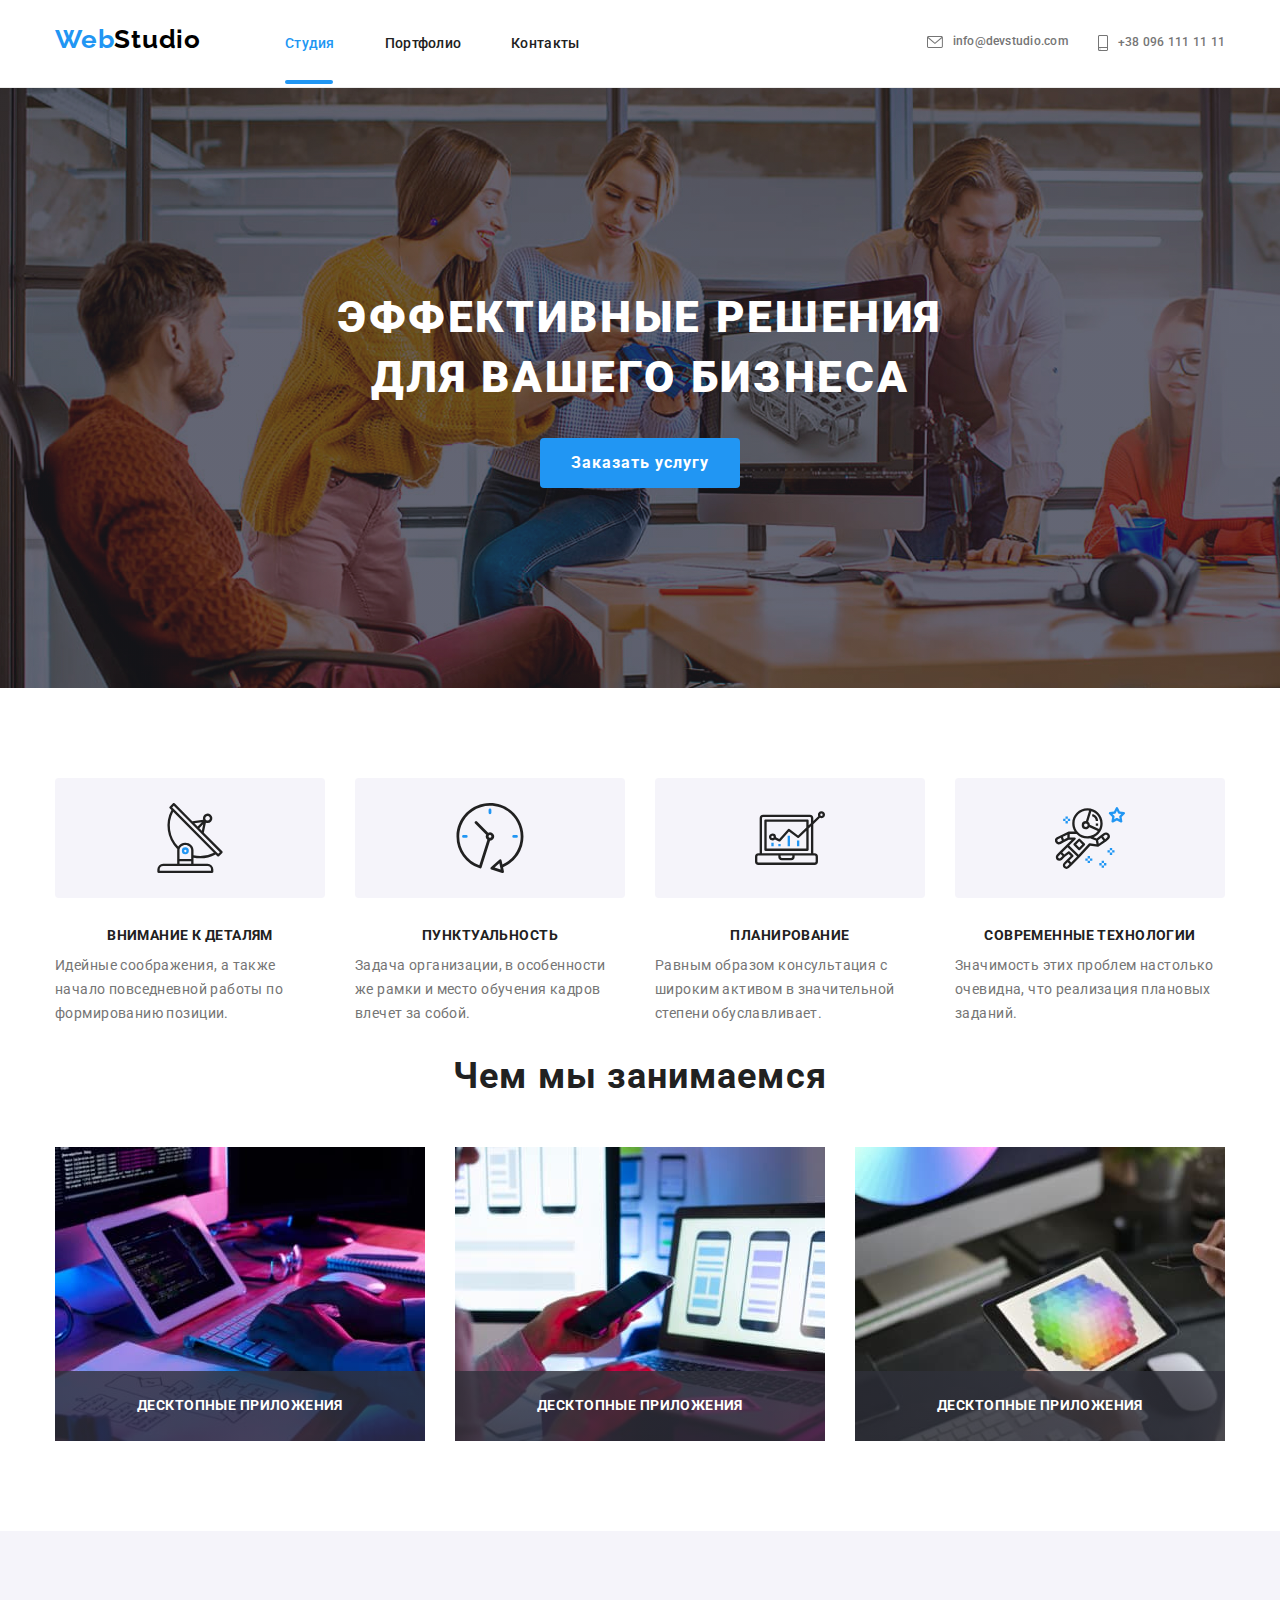
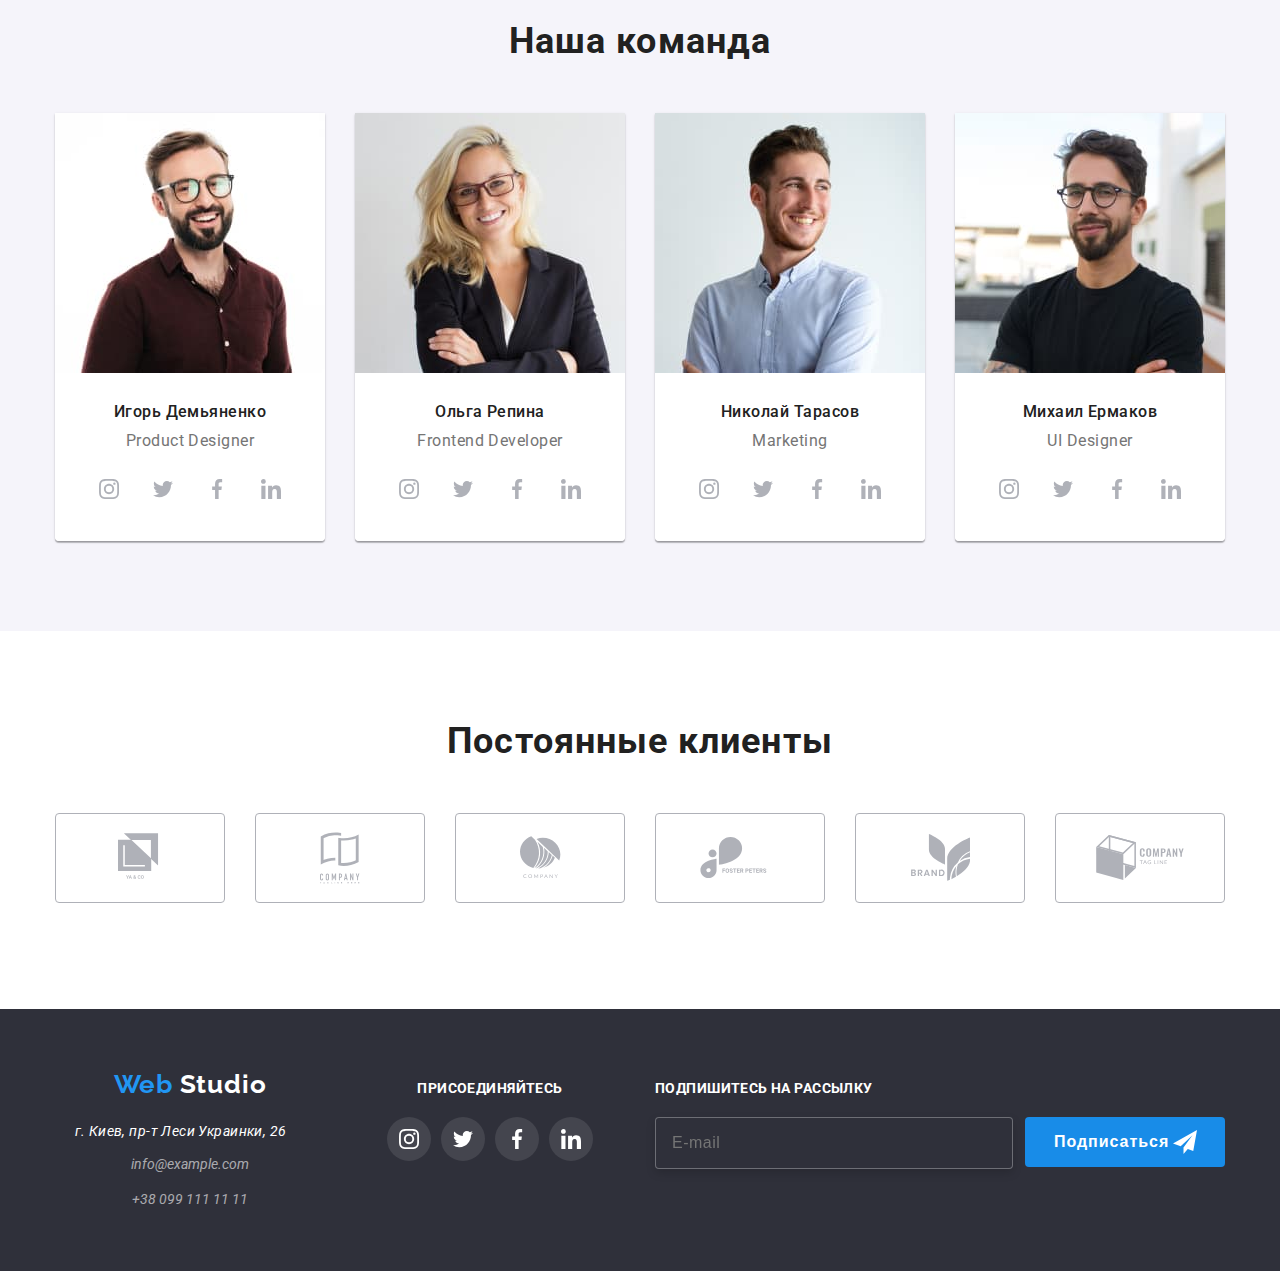
==== commit 6877431c: "final-revision" ====
--- a/index.html
+++ b/index.html
@@ -951,7 +951,7 @@
     </footer>
     <script src="./js/mobile-menu.js"></script>
     <script src="./js/modal.js"></script>
-
+<!-- <div class="test"></div> -->
 </body>
 
 </html>
